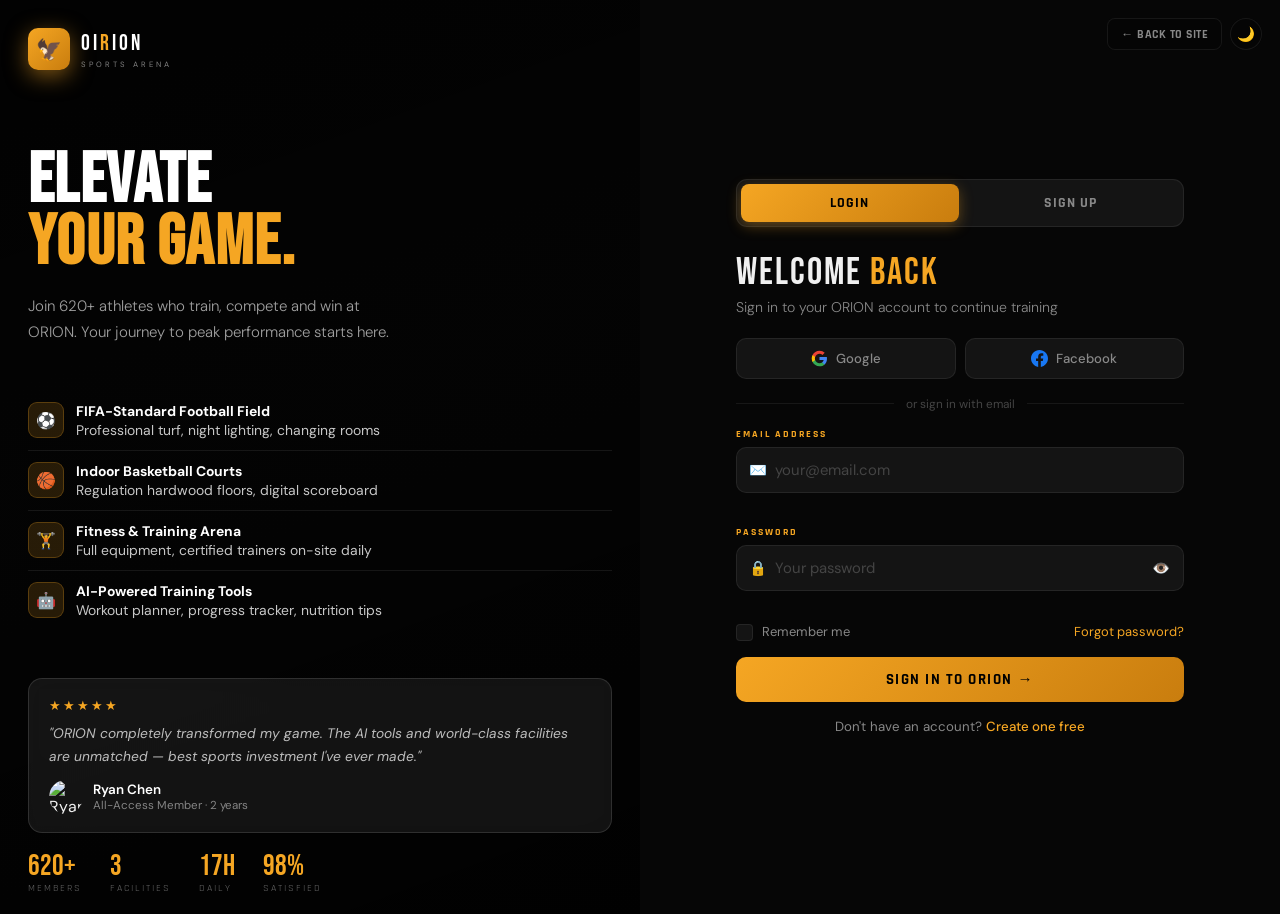
==== index.html @ 52239b07 "Rename orion-login.html to index.html" ====
<!DOCTYPE html>
<html lang="en" data-theme="dark">
<head>
<meta charset="UTF-8">
<meta name="viewport" content="width=device-width, initial-scale=1.0">
<title>ORION Sports Arena — Login & Sign Up</title>
<link href="https://fonts.googleapis.com/css2?family=Bebas+Neue&family=Rajdhani:wght@400;500;600;700&family=DM+Sans:wght@300;400;500&display=swap" rel="stylesheet">
<style>
:root{
  --gold:#F5A623;--gold-d:#C97D0E;
  --gf:rgba(245,166,35,.08);
  --bg:#060606;--bg2:#0D0D0D;--bg3:#141414;--bg4:#1C1C1C;
  --b:rgba(245,166,35,.14);--b2:rgba(255,255,255,.07);--b3:rgba(255,255,255,.04);
  --t:#F0F0F0;--t2:#888;--t3:#444;
  --green:#22C55E;--red:#EF4444;
  --r:14px;--rs:10px;
  --tr:all .28s cubic-bezier(.4,0,.2,1);
}
[data-theme="light"]{--bg:#F0EEE9;--bg2:#E8E6E0;--bg3:#DDD9D0;--bg4:#D4D0C8;--b:rgba(160,110,0,.16);--b2:rgba(0,0,0,.08);--b3:rgba(0,0,0,.04);--t:#111;--t2:#666;--t3:#BBB;}
*,*::before,*::after{margin:0;padding:0;box-sizing:border-box;}
html{height:100%;}
body{font-family:'DM Sans',sans-serif;background:var(--bg);color:var(--t);min-height:100%;overflow-x:hidden;transition:background .4s,color .4s;}
button{cursor:pointer;font-family:inherit;}
a{text-decoration:none;color:inherit;}
input,select{font-family:inherit;}
::-webkit-scrollbar{width:3px;}
::-webkit-scrollbar-thumb{background:var(--gold-d);border-radius:4px;}
.auth-root{display:grid;grid-template-columns:1fr 1fr;min-height:100vh;}
@media(max-width:860px){.auth-root{grid-template-columns:1fr;}}

/* LEFT PANEL */
.lp{position:relative;overflow:hidden;min-height:100vh;display:flex;flex-direction:column;justify-content:space-between;}
@media(max-width:860px){.lp{display:none;}}
.lp-photo{position:absolute;inset:0;background-image:url('https://images.unsplash.com/photo-1574629810360-7efbbe195018?w=1000&q=85&fit=crop');background-size:cover;background-position:center;}
.lp-photo::after{content:'';position:absolute;inset:0;background:linear-gradient(160deg,rgba(0,0,0,.75) 0%,rgba(0,0,0,.42) 45%,rgba(0,0,0,.82) 100%);}
.lp-content{position:relative;z-index:2;padding:clamp(28px,4%,48px);}
.lp-logo{display:flex;align-items:center;gap:11px;cursor:pointer;margin-bottom:clamp(48px,9vh,90px);}
.lp-logo-icon{width:42px;height:42px;background:linear-gradient(135deg,var(--gold),var(--gold-d));border-radius:10px;display:flex;align-items:center;justify-content:center;font-size:1.3rem;box-shadow:0 6px 22px rgba(245,166,35,.5);flex-shrink:0;}
.lp-logo-name{font-family:'Bebas Neue';font-size:1.4rem;letter-spacing:3px;color:#fff;}
.lp-logo-name span{color:var(--gold);}
.lp-logo-sub{font-size:.48rem;letter-spacing:3px;color:rgba(255,255,255,.5);text-transform:uppercase;margin-top:2px;}
.lp-headline{font-family:'Bebas Neue';font-size:clamp(3rem,5.5vw,5.2rem);letter-spacing:.02em;line-height:.88;margin-bottom:18px;color:#fff;}
.lp-headline em{color:var(--gold);font-style:normal;display:block;}
.lp-sub{color:rgba(255,255,255,.62);font-size:.94rem;line-height:1.75;max-width:380px;font-weight:300;margin-bottom:clamp(28px,5vh,48px);}
.lp-feats{list-style:none;}
.lp-feats li{display:flex;align-items:center;gap:12px;padding:11px 0;border-bottom:1px solid rgba(255,255,255,.08);}
.lp-feats li:last-child{border:none;}
.lp-feat-icon{width:36px;height:36px;border-radius:9px;background:rgba(245,166,35,.15);border:1px solid rgba(245,166,35,.25);display:flex;align-items:center;justify-content:center;font-size:1rem;flex-shrink:0;}
.lp-feat-text{font-size:.87rem;color:rgba(255,255,255,.78);}
.lp-feat-text strong{display:block;color:#fff;margin-bottom:1px;}
.lp-bottom{position:relative;z-index:2;padding:clamp(20px,3%,36px) clamp(28px,4%,48px);}
.lp-testi{background:rgba(255,255,255,.07);backdrop-filter:blur(12px);border:1px solid rgba(255,255,255,.12);border-radius:var(--r);padding:18px 20px;margin-bottom:20px;}
.lp-testi-stars{color:var(--gold);letter-spacing:2px;font-size:.82rem;margin-bottom:8px;}
.lp-testi-quote{font-size:.86rem;color:rgba(255,255,255,.72);line-height:1.7;font-style:italic;margin-bottom:12px;}
.lp-testi-author{display:flex;align-items:center;gap:10px;}
.lp-testi-av{width:34px;height:34px;border-radius:50%;overflow:hidden;flex-shrink:0;}
.lp-testi-av img{width:100%;height:100%;object-fit:cover;}
.lp-testi-name{font-size:.84rem;font-weight:600;color:#fff;}
.lp-testi-role{font-size:.72rem;color:rgba(255,255,255,.48);}
.lp-stats{display:flex;gap:clamp(14px,3vw,28px);}
.lp-stat-n{font-family:'Bebas Neue';font-size:1.8rem;color:var(--gold);line-height:1;}
.lp-stat-l{font-size:.6rem;text-transform:uppercase;letter-spacing:2px;color:rgba(255,255,255,.4);font-family:'Rajdhani';}

/* RIGHT PANEL */
.rp{display:flex;align-items:center;justify-content:center;padding:clamp(24px,4%,56px) clamp(20px,6%,80px);background:var(--bg);position:relative;min-height:100vh;}
@media(max-width:860px){.rp{min-height:auto;padding:80px 20px 50px;align-items:flex-start;}}
.rp-controls{position:fixed;top:18px;right:18px;z-index:200;display:flex;gap:8px;}
.ctrl-btn{display:flex;align-items:center;gap:6px;padding:7px 13px;border-radius:8px;border:1px solid var(--b2);background:rgba(6,6,6,.8);backdrop-filter:blur(10px);color:var(--t2);font-size:.76rem;font-family:'Rajdhani';font-weight:700;letter-spacing:.5px;text-transform:uppercase;transition:var(--tr);cursor:pointer;}
.ctrl-btn:hover{border-color:var(--gold);color:var(--gold);}
.ctrl-icon{width:32px;height:32px;border-radius:50%;border:1px solid var(--b2);background:rgba(6,6,6,.8);backdrop-filter:blur(10px);color:var(--t2);font-size:.9rem;display:flex;align-items:center;justify-content:center;transition:var(--tr);cursor:pointer;}
.ctrl-icon:hover{border-color:var(--gold);color:var(--gold);}
.mob-logo{display:none;justify-content:center;margin-bottom:28px;}
@media(max-width:860px){.mob-logo{display:flex;}}
.mob-logo .lp-logo{margin:0;}
.mob-logo .lp-logo-name{color:var(--t);}
.mob-logo .lp-logo-sub{color:var(--t3);}
.form-card{width:100%;max-width:448px;animation:cardIn .5s ease both;}
@keyframes cardIn{from{opacity:0;transform:translateY(20px);}to{opacity:1;transform:none;}}

/* TABS */
.auth-tabs{display:flex;background:var(--bg3);border:1px solid var(--b2);border-radius:11px;padding:4px;gap:3px;margin-bottom:28px;}
.tab{flex:1;padding:10px;border-radius:8px;font-family:'Rajdhani';font-weight:700;font-size:.88rem;letter-spacing:1px;text-transform:uppercase;border:none;background:transparent;color:var(--t2);transition:var(--tr);cursor:pointer;}
.tab.on{background:linear-gradient(135deg,var(--gold),var(--gold-d));color:#000;box-shadow:0 4px 14px rgba(245,166,35,.35);}

/* FORM HEADER */
.form-hdr{margin-bottom:22px;}
.form-title{font-family:'Bebas Neue';font-size:2.4rem;letter-spacing:2px;line-height:.95;margin-bottom:6px;}
.form-title em{color:var(--gold);font-style:normal;}
.form-sub{color:var(--t2);font-size:.88rem;font-weight:300;}

/* SOCIAL */
.social-row{display:grid;grid-template-columns:1fr 1fr;gap:9px;margin-bottom:17px;}
.soc-btn{display:flex;align-items:center;justify-content:center;gap:8px;padding:11px;border-radius:var(--rs);border:1.5px solid var(--b2);background:var(--bg3);color:var(--t2);font-size:.82rem;font-weight:500;transition:var(--tr);cursor:pointer;}
.soc-btn:hover{border-color:rgba(245,166,35,.4);color:var(--t);background:var(--bg4);}
.soc-btn svg{width:17px;height:17px;flex-shrink:0;}
.divider{display:flex;align-items:center;gap:12px;margin:15px 0;color:var(--t3);font-size:.74rem;}
.divider::before,.divider::after{content:'';flex:1;height:1px;background:var(--b2);}

/* INPUTS */
.ig{margin-bottom:13px;}
.ig-label{display:block;font-size:.64rem;letter-spacing:2px;text-transform:uppercase;color:var(--gold);font-family:'Rajdhani';font-weight:700;margin-bottom:6px;}
.ig-wrap{position:relative;}
.ig-ico{position:absolute;left:13px;top:50%;transform:translateY(-50%);font-size:.9rem;color:var(--t3);pointer-events:none;transition:color .2s;}
.ig-field{width:100%;padding:12px 40px 12px 38px;background:var(--bg3);border:1.5px solid var(--b2);border-radius:var(--rs);color:var(--t);font-size:.93rem;outline:none;transition:border-color .22s,box-shadow .22s,background .22s;}
.ig-field::placeholder{color:var(--t3);}
.ig-field:focus{border-color:var(--gold);box-shadow:0 0 0 3px rgba(245,166,35,.1);background:var(--bg4);}
.ig-field.err{border-color:var(--red);box-shadow:0 0 0 3px rgba(239,68,68,.1);}
.ig-field.ok{border-color:var(--green);}
.ig:focus-within .ig-ico{color:var(--gold);}
.ig-eye{position:absolute;right:12px;top:50%;transform:translateY(-50%);background:none;border:none;color:var(--t3);font-size:.9rem;cursor:pointer;transition:color .2s;line-height:1;padding:2px;}
.ig-eye:hover{color:var(--gold);}
.ig-hint{font-size:.71rem;margin-top:4px;display:flex;align-items:center;gap:4px;min-height:15px;}
.ig-hint.err{color:var(--red);}
.ig-hint.ok{color:var(--green);}
.ig-row{display:grid;grid-template-columns:1fr 1fr;gap:11px;}
@media(max-width:440px){.ig-row{grid-template-columns:1fr;}}

/* PW STRENGTH */
.pw-str{margin-top:6px;}
.pw-bars{display:flex;gap:3px;margin-bottom:3px;}
.pw-bar{flex:1;height:3px;border-radius:4px;background:var(--b2);transition:background .3s;}
.pw-bar.weak{background:var(--red);}
.pw-bar.fair{background:var(--gold);}
.pw-bar.strong{background:var(--green);}
.pw-lbl{font-size:.69rem;color:var(--t3);}
.pw-lbl.weak{color:var(--red);}
.pw-lbl.fair{color:var(--gold);}
.pw-lbl.strong{color:var(--green);}

/* PLAN OPTS */
.plan-opts{display:grid;grid-template-columns:repeat(3,1fr);gap:7px;margin-top:6px;}
@media(max-width:440px){.plan-opts{grid-template-columns:1fr;}}
.plan-opt{border:1.5px solid var(--b2);border-radius:var(--rs);padding:10px 7px;text-align:center;cursor:pointer;transition:var(--tr);background:var(--bg3);user-select:none;}
.plan-opt:hover{border-color:rgba(245,166,35,.4);background:var(--bg4);}
.plan-opt.on{border-color:var(--gold);background:var(--gf);}
.plan-opt-ico{font-size:1.3rem;margin-bottom:3px;}
.plan-opt-name{font-family:'Rajdhani';font-weight:700;font-size:.72rem;letter-spacing:.5px;text-transform:uppercase;margin-bottom:2px;}
.plan-opt-name em{color:var(--gold);font-style:normal;}
.plan-opt-price{font-family:'Bebas Neue';font-size:1rem;color:var(--gold);}

/* CHIPS */
.chips{display:flex;flex-wrap:wrap;gap:7px;margin-top:6px;}
.chip{padding:6px 12px;border-radius:100px;border:1.5px solid var(--b2);background:var(--bg3);font-size:.76rem;font-family:'Rajdhani';font-weight:600;color:var(--t2);cursor:pointer;transition:var(--tr);user-select:none;}
.chip:hover{border-color:rgba(245,166,35,.35);color:var(--t);}
.chip.on{border-color:var(--gold);background:var(--gf);color:var(--gold);}

/* CHECKBOX */
.chk{display:flex;align-items:flex-start;gap:9px;cursor:pointer;font-size:.81rem;color:var(--t2);user-select:none;margin-bottom:10px;}
.chk input{display:none;}
.chk-box{width:17px;height:17px;border-radius:4px;border:1.5px solid var(--b2);background:var(--bg3);display:flex;align-items:center;justify-content:center;flex-shrink:0;transition:var(--tr);font-size:.6rem;color:transparent;margin-top:1px;}
.chk input:checked~.chk-box{background:var(--gold);border-color:var(--gold);color:#000;}
.chk a{color:var(--gold);}
.chk a:hover{text-decoration:underline;}
.form-extras{display:flex;justify-content:space-between;align-items:center;flex-wrap:wrap;gap:8px;margin-bottom:16px;}
.forgot-btn{font-size:.81rem;color:var(--gold);cursor:pointer;background:none;border:none;transition:opacity .2s;font-family:inherit;}
.forgot-btn:hover{opacity:.7;}

/* STEPS */
.steps{display:flex;align-items:center;margin-bottom:22px;}
.step-item{display:flex;flex-direction:column;align-items:center;flex:1;position:relative;}
.step-item::after{content:'';position:absolute;top:12px;left:50%;right:-50%;height:1.5px;background:var(--b2);z-index:0;transition:background .35s;}
.step-item:last-child::after{display:none;}
.step-item.done::after{background:var(--gold);}
.step-circ{width:24px;height:24px;border-radius:50%;border:2px solid var(--b2);background:var(--bg3);display:flex;align-items:center;justify-content:center;font-size:.68rem;font-weight:700;color:var(--t3);position:relative;z-index:1;transition:var(--tr);}
.step-item.on .step-circ{border-color:var(--gold);background:var(--gold);color:#000;box-shadow:0 0 0 4px rgba(245,166,35,.15);}
.step-item.done .step-circ{border-color:var(--green);background:var(--green);color:#fff;}
.step-lbl{font-size:.57rem;color:var(--t3);text-transform:uppercase;letter-spacing:1px;margin-top:4px;font-family:'Rajdhani';font-weight:700;transition:color .3s;}
.step-item.on .step-lbl{color:var(--gold);}
.step-item.done .step-lbl{color:var(--green);}
.sp{display:none;animation:cardIn .3s ease;}
.sp.on{display:block;}

/* AVATAR */
.av-row{display:flex;align-items:center;gap:13px;padding:12px;background:var(--bg3);border:1px solid var(--b2);border-radius:var(--rs);margin-bottom:13px;}
.av-prev{width:52px;height:52px;border-radius:50%;background:var(--bg4);border:2px solid var(--b);display:flex;align-items:center;justify-content:center;font-size:1.5rem;overflow:hidden;flex-shrink:0;cursor:pointer;transition:var(--tr);position:relative;}
.av-prev:hover{border-color:var(--gold);}
.av-prev img{width:100%;height:100%;object-fit:cover;display:none;border-radius:50%;}
.av-overlay{position:absolute;inset:0;background:rgba(0,0,0,.5);border-radius:50%;display:flex;align-items:center;justify-content:center;opacity:0;transition:opacity .2s;font-size:.7rem;}
.av-prev:hover .av-overlay{opacity:1;}
.av-info h5{font-size:.85rem;font-weight:600;margin-bottom:2px;}
.av-info p{font-size:.73rem;color:var(--t3);margin-bottom:7px;}
.av-info button{padding:4px 10px;border-radius:5px;border:1px solid var(--b);background:transparent;color:var(--t2);font-size:.72rem;font-family:'Rajdhani';font-weight:600;text-transform:uppercase;letter-spacing:.5px;transition:var(--tr);cursor:pointer;}
.av-info button:hover{border-color:var(--gold);color:var(--gold);}

/* SUBMIT */
.btn-sub{width:100%;padding:13px;border-radius:var(--rs);border:none;background:linear-gradient(135deg,var(--gold),var(--gold-d));color:#000;font-family:'Rajdhani';font-weight:700;font-size:.94rem;letter-spacing:1.5px;text-transform:uppercase;transition:var(--tr);position:relative;}
.btn-sub:hover{transform:translateY(-2px);box-shadow:0 10px 28px rgba(245,166,35,.4);}
.btn-sub:active{transform:none;}
.btn-sub.loading{pointer-events:none;opacity:.85;}
.btn-txt{display:flex;align-items:center;justify-content:center;gap:7px;}
.spin{display:none;width:16px;height:16px;border:2px solid rgba(0,0,0,.25);border-top-color:#000;border-radius:50%;animation:spin .6s linear infinite;margin:0 auto;}
.btn-sub.loading .btn-txt{display:none;}
.btn-sub.loading .spin{display:block;}
@keyframes spin{to{transform:rotate(360deg);}}
.btn-ghost{background:transparent!important;color:var(--t2)!important;border:1.5px solid var(--b2)!important;box-shadow:none!important;}
.btn-ghost:hover{border-color:var(--gold)!important;color:var(--gold)!important;transform:none!important;box-shadow:none!important;}
.btn-row{display:flex;gap:9px;margin-top:2px;}
.btn-row .btn-sub{flex:1;}
.form-switch{text-align:center;margin-top:16px;font-size:.83rem;color:var(--t2);}
.form-switch a{color:var(--gold);cursor:pointer;font-weight:500;}
.form-switch a:hover{text-decoration:underline;}

/* OTP */
.otp-row{display:flex;gap:8px;justify-content:center;margin:15px 0;}
.otp-inp{width:44px;height:50px;border-radius:var(--rs);border:1.5px solid var(--b2);background:var(--bg3);color:var(--t);font-size:1.4rem;font-family:'Bebas Neue';text-align:center;outline:none;transition:var(--tr);}
.otp-inp:focus{border-color:var(--gold);box-shadow:0 0 0 3px rgba(245,166,35,.1);background:var(--bg4);}
.otp-inp.filled{border-color:var(--gold);}
@media(max-width:380px){.otp-inp{width:36px;height:44px;font-size:1.1rem;}}
.otp-timer{text-align:center;margin-bottom:11px;font-size:.77rem;color:var(--t3);}
.otp-timer span{color:var(--gold);}

/* SUCCESS */
.success-view{display:none;text-align:center;animation:cardIn .5s ease;}
.success-view.on{display:block;}
.success-ico{width:68px;height:68px;margin:0 auto 18px;background:linear-gradient(135deg,var(--green),#16A34A);border-radius:50%;display:flex;align-items:center;justify-content:center;font-size:2rem;box-shadow:0 8px 28px rgba(34,197,94,.3);animation:pop .5s cubic-bezier(.34,1.56,.64,1) both;}
@keyframes pop{from{opacity:0;transform:scale(.3);}to{opacity:1;transform:scale(1);}}
.success-view h3{font-family:'Bebas Neue';font-size:2rem;letter-spacing:2px;margin-bottom:7px;}
.success-view h3 em{color:var(--gold);font-style:normal;}
.success-view p{color:var(--t2);font-size:.87rem;line-height:1.7;margin-bottom:20px;}
.success-badges{display:flex;gap:9px;justify-content:center;flex-wrap:wrap;margin-bottom:20px;}
.success-badge{display:flex;align-items:center;gap:7px;background:var(--gf);border:1px solid var(--b);border-radius:8px;padding:8px 13px;font-size:.81rem;color:var(--t2);}
.success-badge strong{color:var(--gold);font-size:.7rem;display:block;font-family:'Rajdhani';letter-spacing:1px;text-transform:uppercase;}

/* FORGOT */
.forgot-view{display:none;animation:cardIn .35s ease;}
.forgot-view.on{display:block;}
.back-btn-sm{display:flex;align-items:center;gap:6px;font-size:.79rem;color:var(--t2);cursor:pointer;margin-bottom:18px;transition:color .2s;background:none;border:none;padding:0;font-family:inherit;}
.back-btn-sm:hover{color:var(--gold);}

/* ANNUAL BADGE */
.annual-badge{background:rgba(34,197,94,.12);color:var(--green);border:1px solid rgba(34,197,94,.28);font-size:.6rem;font-weight:700;letter-spacing:1px;text-transform:uppercase;padding:2px 7px;border-radius:100px;font-family:'Rajdhani';}

/* TOAST */
.toast{position:fixed;bottom:18px;left:50%;transform:translateX(-50%) translateY(10px);background:var(--bg4);border:1px solid var(--gold);border-radius:10px;padding:10px 20px;color:var(--t);font-size:.84rem;font-weight:500;opacity:0;transition:all .28s;z-index:9999;white-space:nowrap;box-shadow:0 8px 28px rgba(0,0,0,.45);pointer-events:none;}
.toast.on{opacity:1;transform:translateX(-50%) translateY(0);}

/* RESPONSIVE */
@media(max-width:600px){
  .rp{padding:72px 14px 40px;}
  .plan-opts{grid-template-columns:1fr;}
  .plan-opt{display:flex;align-items:center;gap:12px;text-align:left;padding:10px 12px;}
  .plan-opt-ico{font-size:1.6rem;margin:0;flex-shrink:0;}
  .plan-opt-price{margin-left:auto;flex-shrink:0;}
  .social-row{grid-template-columns:1fr 1fr;}
  .success-badges{flex-direction:column;align-items:center;}
  .form-title{font-size:1.9rem;}
  .av-row{flex-wrap:wrap;justify-content:center;text-align:center;}
  .av-info{flex:0 0 100%;text-align:center;}
}
@media(max-width:380px){.social-row{grid-template-columns:1fr;}.auth-tabs .tab{font-size:.77px;padding:8px 4px;}}
@supports(-webkit-touch-callout:none){.ig-field,.otp-inp{font-size:16px!important;}}
button,a,[onclick]{-webkit-tap-highlight-color:transparent;}
select.ig-field{background-image:url("data:image/svg+xml,%3Csvg xmlns='http://www.w3.org/2000/svg' width='11' height='7'%3E%3Cpath d='M1 1l4.5 4.5L10 1' stroke='%23F5A623' stroke-width='1.5' fill='none'/%3E%3C/svg%3E");background-repeat:no-repeat;background-position:right 13px center;padding-right:34px;}
*{min-width:0;}
</style>
</head>
<body>

<div class="rp-controls">
  <button class="ctrl-btn" onclick="goBack()">← Back to Site</button>
  <button class="ctrl-icon" id="themeBtn" onclick="toggleTheme()">🌙</button>
</div>

<div class="auth-root">

  <!-- LEFT PANEL -->
  <div class="lp">
    <div class="lp-photo"></div>
    <div class="lp-content">
      <div class="lp-logo" onclick="goBack()">
        <div class="lp-logo-icon">🦅</div>
        <div><div class="lp-logo-name">OI<span>R</span>ION</div><div class="lp-logo-sub">Sports Arena</div></div>
      </div>
      <h1 class="lp-headline">Elevate<em>Your Game.</em></h1>
      <p class="lp-sub">Join 620+ athletes who train, compete and win at ORION. Your journey to peak performance starts here.</p>
      <ul class="lp-feats">
        <li><div class="lp-feat-icon">⚽</div><div class="lp-feat-text"><strong>FIFA-Standard Football Field</strong>Professional turf, night lighting, changing rooms</div></li>
        <li><div class="lp-feat-icon">🏀</div><div class="lp-feat-text"><strong>Indoor Basketball Courts</strong>Regulation hardwood floors, digital scoreboard</div></li>
        <li><div class="lp-feat-icon">🏋️</div><div class="lp-feat-text"><strong>Fitness & Training Arena</strong>Full equipment, certified trainers on-site daily</div></li>
        <li><div class="lp-feat-icon">🤖</div><div class="lp-feat-text"><strong>AI-Powered Training Tools</strong>Workout planner, progress tracker, nutrition tips</div></li>
      </ul>
    </div>
    <div class="lp-bottom">
      <div class="lp-testi">
        <div class="lp-testi-stars">★★★★★</div>
        <p class="lp-testi-quote">"ORION completely transformed my game. The AI tools and world-class facilities are unmatched — best sports investment I've ever made."</p>
        <div class="lp-testi-author">
          <div class="lp-testi-av"><img src="https://images.unsplash.com/photo-1500648767791-00dcc994a43e?w=80&h=80&q=80&fit=crop&crop=face" alt="Ryan Chen"></div>
          <div><div class="lp-testi-name">Ryan Chen</div><div class="lp-testi-role">All-Access Member · 2 years</div></div>
        </div>
      </div>
      <div class="lp-stats">
        <div><div class="lp-stat-n">620+</div><div class="lp-stat-l">Members</div></div>
        <div><div class="lp-stat-n">3</div><div class="lp-stat-l">Facilities</div></div>
        <div><div class="lp-stat-n">17h</div><div class="lp-stat-l">Daily</div></div>
        <div><div class="lp-stat-n">98%</div><div class="lp-stat-l">Satisfied</div></div>
      </div>
    </div>
  </div>

  <!-- RIGHT PANEL -->
  <div class="rp">
    <div class="mob-logo">
      <div class="lp-logo">
        <div class="lp-logo-icon">🦅</div>
        <div><div class="lp-logo-name">OI<span>R</span>ION</div><div class="lp-logo-sub">Sports Arena</div></div>
      </div>
    </div>

    <div class="form-card" id="formCard">
      <div class="auth-tabs" id="tabBar">
        <button class="tab on" id="tab-login" onclick="switchTab('login')">Login</button>
        <button class="tab" id="tab-signup" onclick="switchTab('signup')">Sign Up</button>
      </div>

      <!-- LOGIN -->
      <div id="view-login">
        <div class="form-hdr">
          <div class="form-title">Welcome <em>Back</em></div>
          <div class="form-sub">Sign in to your ORION account to continue training</div>
        </div>
        <div class="social-row">
          <button class="soc-btn" onclick="socialAuth('Google')">
            <svg viewBox="0 0 24 24"><path d="M22.56 12.25c0-.78-.07-1.53-.2-2.25H12v4.26h5.92c-.26 1.37-1.04 2.53-2.21 3.31v2.77h3.57c2.08-1.92 3.28-4.74 3.28-8.09z" fill="#4285F4"/><path d="M12 23c2.97 0 5.46-.98 7.28-2.66l-3.57-2.77c-.98.66-2.23 1.06-3.71 1.06-2.86 0-5.29-1.93-6.16-4.53H2.18v2.84C3.99 20.53 7.7 23 12 23z" fill="#34A853"/><path d="M5.84 14.09c-.22-.66-.35-1.36-.35-2.09s.13-1.43.35-2.09V7.07H2.18C1.43 8.55 1 10.22 1 12s.43 3.45 1.18 4.93l2.85-2.22.81-.62z" fill="#FBBC05"/><path d="M12 5.38c1.62 0 3.06.56 4.21 1.64l3.15-3.15C17.45 2.09 14.97 1 12 1 7.7 1 3.99 3.47 2.18 7.07l3.66 2.84c.87-2.6 3.3-4.53 6.16-4.53z" fill="#EA4335"/></svg>
            Google
          </button>
          <button class="soc-btn" onclick="socialAuth('Facebook')">
            <svg viewBox="0 0 24 24" fill="#1877F2"><path d="M24 12.073c0-6.627-5.373-12-12-12s-12 5.373-12 12c0 5.99 4.388 10.954 10.125 11.854v-8.385H7.078v-3.47h3.047V9.43c0-3.007 1.792-4.669 4.533-4.669 1.312 0 2.686.235 2.686.235v2.953H15.83c-1.491 0-1.956.925-1.956 1.874v2.25h3.328l-.532 3.47h-2.796v8.385C19.612 23.027 24 18.062 24 12.073z"/></svg>
            Facebook
          </button>
        </div>
        <div class="divider">or sign in with email</div>
        <div class="ig">
          <label class="ig-label">Email Address</label>
          <div class="ig-wrap"><span class="ig-ico">✉️</span><input type="email" id="l-email" class="ig-field" placeholder="your@email.com" oninput="clearE(this)" onkeydown="if(event.key==='Enter')doLogin()"></div>
          <div class="ig-hint err" id="l-email-e" style="visibility:hidden">Valid email required</div>
        </div>
        <div class="ig">
          <label class="ig-label">Password</label>
          <div class="ig-wrap">
            <span class="ig-ico">🔒</span>
            <input type="password" id="l-pass" class="ig-field" placeholder="Your password" oninput="clearE(this)" onkeydown="if(event.key==='Enter')doLogin()">
            <button class="ig-eye" onclick="eyeToggle('l-pass',this)" type="button">👁️</button>
          </div>
          <div class="ig-hint err" id="l-pass-e" style="visibility:hidden">Password required</div>
        </div>
        <div class="form-extras">
          <label class="chk" style="margin:0"><input type="checkbox" id="l-rem"><div class="chk-box">✓</div><span>Remember me</span></label>
          <button class="forgot-btn" onclick="showForgot()">Forgot password?</button>
        </div>
        <button class="btn-sub" id="loginBtn" onclick="doLogin()"><span class="btn-txt">Sign In to ORION →</span><div class="spin"></div></button>
        <div class="form-switch">Don't have an account? <a onclick="switchTab('signup')">Create one free</a></div>
      </div>

      <!-- SIGN UP -->
      <div id="view-signup" style="display:none">
        <div class="form-hdr">
          <div class="form-title">Join <em>ORION</em></div>
          <div class="form-sub">Create your account — first 7 days completely free</div>
        </div>
        <div class="steps" id="stepsUI">
          <div class="step-item on" id="si1"><div class="step-circ">1</div><div class="step-lbl">Account</div></div>
          <div class="step-item" id="si2"><div class="step-circ">2</div><div class="step-lbl">Profile</div></div>
          <div class="step-item" id="si3"><div class="step-circ">3</div><div class="step-lbl">Plan</div></div>
        </div>

        <!-- Step 1 -->
        <div class="sp on" id="sp1">
          <div class="social-row">
            <button class="soc-btn" onclick="socialAuth('Google')"><svg viewBox="0 0 24 24"><path d="M22.56 12.25c0-.78-.07-1.53-.2-2.25H12v4.26h5.92c-.26 1.37-1.04 2.53-2.21 3.31v2.77h3.57c2.08-1.92 3.28-4.74 3.28-8.09z" fill="#4285F4"/><path d="M12 23c2.97 0 5.46-.98 7.28-2.66l-3.57-2.77c-.98.66-2.23 1.06-3.71 1.06-2.86 0-5.29-1.93-6.16-4.53H2.18v2.84C3.99 20.53 7.7 23 12 23z" fill="#34A853"/><path d="M5.84 14.09c-.22-.66-.35-1.36-.35-2.09s.13-1.43.35-2.09V7.07H2.18C1.43 8.55 1 10.22 1 12s.43 3.45 1.18 4.93l2.85-2.22.81-.62z" fill="#FBBC05"/><path d="M12 5.38c1.62 0 3.06.56 4.21 1.64l3.15-3.15C17.45 2.09 14.97 1 12 1 7.7 1 3.99 3.47 2.18 7.07l3.66 2.84c.87-2.6 3.3-4.53 6.16-4.53z" fill="#EA4335"/></svg>Google</button>
            <button class="soc-btn" onclick="socialAuth('Facebook')"><svg viewBox="0 0 24 24" fill="#1877F2"><path d="M24 12.073c0-6.627-5.373-12-12-12s-12 5.373-12 12c0 5.99 4.388 10.954 10.125 11.854v-8.385H7.078v-3.47h3.047V9.43c0-3.007 1.792-4.669 4.533-4.669 1.312 0 2.686.235 2.686.235v2.953H15.83c-1.491 0-1.956.925-1.956 1.874v2.25h3.328l-.532 3.47h-2.796v8.385C19.612 23.027 24 18.062 24 12.073z"/></svg>Facebook</button>
          </div>
          <div class="divider">or sign up with email</div>
          <div class="ig-row">
            <div class="ig"><label class="ig-label">First Name</label><div class="ig-wrap"><span class="ig-ico">👤</span><input type="text" id="s-fn" class="ig-field" placeholder="John" oninput="clearE(this)"></div><div class="ig-hint err" id="s-fn-e" style="visibility:hidden">Required</div></div>
            <div class="ig"><label class="ig-label">Last Name</label><div class="ig-wrap"><span class="ig-ico">👤</span><input type="text" id="s-ln" class="ig-field" placeholder="Doe" oninput="clearE(this)"></div><div class="ig-hint err" id="s-ln-e" style="visibility:hidden">Required</div></div>
          </div>
          <div class="ig"><label class="ig-label">Email Address</label><div class="ig-wrap"><span class="ig-ico">✉️</span><input type="email" id="s-email" class="ig-field" placeholder="your@email.com" oninput="liveEmail()"></div><div class="ig-hint" id="s-email-h" style="visibility:hidden">-</div></div>
          <div class="ig"><label class="ig-label">Phone <span style="color:var(--t3);font-size:.6rem">(optional)</span></label><div class="ig-wrap"><span class="ig-ico">📱</span><input type="tel" id="s-phone" class="ig-field" placeholder="+1 (555) 000-0000"></div></div>
          <div class="ig">
            <label class="ig-label">Password</label>
            <div class="ig-wrap"><span class="ig-ico">🔒</span><input type="password" id="s-pw" class="ig-field" placeholder="Create a strong password" oninput="livePW()"><button class="ig-eye" onclick="eyeToggle('s-pw',this)" type="button">👁️</button></div>
            <div class="pw-str" id="pwStr" style="display:none"><div class="pw-bars"><div class="pw-bar" id="pb1"></div><div class="pw-bar" id="pb2"></div><div class="pw-bar" id="pb3"></div><div class="pw-bar" id="pb4"></div></div><div class="pw-lbl" id="pwLbl">Too weak</div></div>
          </div>
          <div class="ig">
            <label class="ig-label">Confirm Password</label>
            <div class="ig-wrap"><span class="ig-ico">🔒</span><input type="password" id="s-pw2" class="ig-field" placeholder="Repeat password" oninput="liveMatch()"><button class="ig-eye" onclick="eyeToggle('s-pw2',this)" type="button">👁️</button></div>
            <div class="ig-hint" id="s-pw2-h" style="visibility:hidden">-</div>
          </div>
          <button class="btn-sub" onclick="gostep(2)">Continue to Profile →</button>
          <div class="form-switch">Already a member? <a onclick="switchTab('login')">Sign in</a></div>
        </div>

        <!-- Step 2 -->
        <div class="sp" id="sp2">
          <div style="margin-bottom:15px"><div style="font-size:.67rem;color:var(--t3);font-family:'Rajdhani';font-weight:700;letter-spacing:2px;text-transform:uppercase;margin-bottom:3px">Personalize your experience</div><div style="color:var(--t2);font-size:.85rem">Helps us tailor ORION for you</div></div>
          <div class="av-row">
            <div class="av-prev" id="avPrev" onclick="document.getElementById('avFile').click()"><span id="avEmoji">🦅</span><img id="avImg" alt="avatar"><div class="av-overlay">📷</div></div>
            <div class="av-info"><h5>Profile Photo</h5><p>Optional — coaches use this to identify you</p><button onclick="document.getElementById('avFile').click()">Upload Photo</button><input type="file" id="avFile" accept="image/*" style="display:none" onchange="prevAvatar(this)"></div>
          </div>
          <div class="ig-row">
            <div class="ig"><label class="ig-label">Date of Birth</label><div class="ig-wrap"><span class="ig-ico">🎂</span><input type="date" id="s-dob" class="ig-field"></div></div>
            <div class="ig"><label class="ig-label">Gender</label><div class="ig-wrap"><span class="ig-ico">👤</span><select id="s-gender" class="ig-field"><option value="">Prefer not to say</option><option>Male</option><option>Female</option><option>Non-binary</option><option>Other</option></select></div></div>
          </div>
          <div class="ig"><label class="ig-label">Fitness Level</label><div class="ig-wrap"><span class="ig-ico">💪</span><select id="s-level" class="ig-field"><option>Beginner</option><option>Intermediate</option><option>Advanced</option><option>Professional</option></select></div></div>
          <div class="ig"><label class="ig-label">Sports Interests</label><div class="chips"><div class="chip on" onclick="this.classList.toggle('on')">⚽ Football</div><div class="chip" onclick="this.classList.toggle('on')">🏀 Basketball</div><div class="chip" onclick="this.classList.toggle('on')">🏋️ Fitness</div><div class="chip" onclick="this.classList.toggle('on')">🏃 Running</div><div class="chip" onclick="this.classList.toggle('on')">🥅 Goalkeeping</div><div class="chip" onclick="this.classList.toggle('on')">🤸 Agility</div></div></div>
          <div class="btn-row">
            <button class="btn-sub btn-ghost" style="flex:0 0 auto;width:auto;padding:12px 18px" onclick="gostep(1)">← Back</button>
            <button class="btn-sub" onclick="gostep(3)">Continue to Plan →</button>
          </div>
        </div>

        <!-- Step 3 -->
        <div class="sp" id="sp3">
          <div style="margin-bottom:17px"><div style="font-size:.67rem;color:var(--t3);font-family:'Rajdhani';font-weight:700;letter-spacing:2px;text-transform:uppercase;margin-bottom:3px">Choose your membership</div><div style="color:var(--t2);font-size:.85rem">Start free for 7 days — cancel anytime</div></div>
          <div class="ig">
            <label class="ig-label">Membership Plan</label>
            <div class="plan-opts" id="planOpts">
              <div class="plan-opt" onclick="pickPlan(this,'football')"><div class="plan-opt-ico">⚽</div><div class="plan-opt-name">Football <em>Plan</em></div><div class="plan-opt-price">$45<span style="font-size:.62rem;color:var(--t3)">/mo</span></div></div>
              <div class="plan-opt on" onclick="pickPlan(this,'basketball')"><div class="plan-opt-ico">🏀</div><div class="plan-opt-name">Basketball <em>Plan</em></div><div class="plan-opt-price">$50<span style="font-size:.62rem;color:var(--t3)">/mo</span></div></div>
              <div class="plan-opt" onclick="pickPlan(this,'fitness')"><div class="plan-opt-ico">🏋️</div><div class="plan-opt-name">Fitness <em>Plan</em></div><div class="plan-opt-price">$40<span style="font-size:.62rem;color:var(--t3)">/mo</span></div></div>
              <div class="plan-opt" onclick="pickPlan(this,'all')" style="grid-column:1/-1"><div class="plan-opt-ico">👑</div><div class="plan-opt-name">All-Access <em>Bundle</em></div><div class="plan-opt-price">$99<span style="font-size:.62rem;color:var(--t3)">/mo</span> <span class="annual-badge">BEST VALUE</span></div></div>
            </div>
          </div>
          <div class="ig"><label class="ig-label">Billing Cycle</label><div class="ig-wrap"><span class="ig-ico">🗓️</span><select id="s-billing" class="ig-field"><option>Monthly</option><option>Quarterly — save 10%</option><option>Annual — save 20%</option></select></div></div>
          <div class="ig">
            <label class="ig-label">Promo Code <span style="color:var(--t3);font-size:.6rem">(optional)</span></label>
            <div class="ig-wrap"><span class="ig-ico">🎫</span><input type="text" id="s-promo" class="ig-field" placeholder="e.g. ORION20" oninput="this.value=this.value.toUpperCase()" onblur="checkPromo()"></div>
            <div class="ig-hint" id="promo-h" style="visibility:hidden">-</div>
          </div>
          <label class="chk"><input type="checkbox" id="s-terms"><div class="chk-box">✓</div><span>I agree to the <a onclick="toast('📄 Terms of Service')">Terms of Service</a> and <a onclick="toast('🔒 Privacy Policy')">Privacy Policy</a></span></label>
          <label class="chk"><input type="checkbox" id="s-news" checked><div class="chk-box">✓</div><span>Send me training tips, events and exclusive offers</span></label>
          <div class="btn-row">
            <button class="btn-sub btn-ghost" style="flex:0 0 auto;width:auto;padding:12px 18px" onclick="gostep(2)">← Back</button>
            <button class="btn-sub" id="signupBtn" onclick="doSignup()"><span class="btn-txt">Create My Account 🎉</span><div class="spin"></div></button>
          </div>
        </div>
      </div>

      <!-- SUCCESS -->
      <div class="success-view" id="successView">
        <div class="success-ico">✓</div>
        <h3 id="succ-title">Welcome to <em>ORION!</em></h3>
        <p id="succ-msg">Your account has been created. Check your inbox — your 7-day free trial starts now!</p>
        <div class="success-badges" id="succ-badges"></div>
        <button class="btn-sub" onclick="goToDash(this)"><span class="btn-txt">Go to Dashboard →</span><div class="spin"></div></button>
        <div style="margin-top:12px;text-align:center;font-size:.79rem;color:var(--t2)"><a onclick="toast('📬 Confirmation resent!')" style="color:var(--gold);cursor:pointer">Resend confirmation</a> · <a onclick="switchTab('login')" style="cursor:pointer">Back to Login</a></div>
      </div>

      <!-- FORGOT PASSWORD -->
      <div class="forgot-view" id="forgotView">
        <button class="back-btn-sm" onclick="hideForgot()">← Back to Login</button>
        <div class="form-title" style="font-size:2rem;margin-bottom:6px">Reset <em>Password</em></div>
        <p style="color:var(--t2);font-size:.86rem;margin-bottom:18px">Enter your email and we'll send a 6-digit reset code.</p>
        <div id="fv1">
          <div class="ig"><label class="ig-label">Email Address</label><div class="ig-wrap"><span class="ig-ico">✉️</span><input type="email" id="f-email" class="ig-field" placeholder="your@email.com" onkeydown="if(event.key==='Enter')sendCode()"></div></div>
          <button class="btn-sub" id="sendCodeBtn" onclick="sendCode()"><span class="btn-txt">Send Reset Code →</span><div class="spin"></div></button>
        </div>
        <div id="fv2" style="display:none;animation:cardIn .35s ease">
          <div style="text-align:center;margin-bottom:15px"><div style="font-size:2.4rem;margin-bottom:7px">📬</div><div style="font-size:.87rem;color:var(--t2)">We sent a 6-digit code to</div><div style="color:var(--gold);font-weight:600;margin-top:2px" id="fEmailDisp"></div></div>
          <div style="font-size:.63rem;color:var(--t3);font-family:'Rajdhani';font-weight:700;letter-spacing:2px;text-transform:uppercase;text-align:center;margin-bottom:8px">Verification Code</div>
          <div class="otp-row">
            <input class="otp-inp" id="o0" maxlength="1" oninput="otpMove(this,0)" onkeydown="otpBack(event,0)">
            <input class="otp-inp" id="o1" maxlength="1" oninput="otpMove(this,1)" onkeydown="otpBack(event,1)">
            <input class="otp-inp" id="o2" maxlength="1" oninput="otpMove(this,2)" onkeydown="otpBack(event,2)">
            <input class="otp-inp" id="o3" maxlength="1" oninput="otpMove(this,3)" onkeydown="otpBack(event,3)">
            <input class="otp-inp" id="o4" maxlength="1" oninput="otpMove(this,4)" onkeydown="otpBack(event,4)">
            <input class="otp-inp" id="o5" maxlength="1" oninput="otpMove(this,5)" onkeydown="otpBack(event,5)">
          </div>
          <div class="otp-timer">Expires in <span id="otpTime">2:00</span> · <a onclick="sendCode(true)" style="color:var(--gold);cursor:pointer">Resend</a></div>
          <button class="btn-sub" onclick="verifyOTP()">Verify Code →</button>
        </div>
        <div id="fv3" style="display:none;animation:cardIn .35s ease">
          <div class="ig">
            <label class="ig-label">New Password</label>
            <div class="ig-wrap"><span class="ig-ico">🔒</span><input type="password" id="f-np" class="ig-field" placeholder="New strong password" oninput="livePWField('f-np','fpwStr','fpb','fpwLbl')"><button class="ig-eye" onclick="eyeToggle('f-np',this)" type="button">👁️</button></div>
            <div class="pw-str" id="fpwStr" style="display:none"><div class="pw-bars"><div class="pw-bar" id="fpb1"></div><div class="pw-bar" id="fpb2"></div><div class="pw-bar" id="fpb3"></div><div class="pw-bar" id="fpb4"></div></div><div class="pw-lbl" id="fpwLbl">Too weak</div></div>
          </div>
          <div class="ig"><label class="ig-label">Confirm New Password</label><div class="ig-wrap"><span class="ig-ico">🔒</span><input type="password" id="f-np2" class="ig-field" placeholder="Repeat new password"><button class="ig-eye" onclick="eyeToggle('f-np2',this)" type="button">👁️</button></div></div>
          <button class="btn-sub" onclick="resetPW()">Reset Password →</button>
        </div>
      </div>

    </div>
  </div>
</div>

<div class="toast" id="toastEl"></div>

<script>
function toggleTheme(){const h=document.documentElement;const l=h.dataset.theme==='light';h.dataset.theme=l?'dark':'light';document.getElementById('themeBtn').textContent=l?'🌙':'☀️';}
function goBack(){window.location.href='orion-sports-arena.html';}
function toast(msg,dur=3000){const el=document.getElementById('toastEl');el.textContent=msg;el.classList.add('on');clearTimeout(el._t);el._t=setTimeout(()=>el.classList.remove('on'),dur);}
function switchTab(t){['login','signup'].forEach(n=>{document.getElementById('tab-'+n).classList.toggle('on',n===t);document.getElementById('view-'+n).style.display=n===t?'block':'none';});document.getElementById('tabBar').style.display='flex';document.getElementById('forgotView').classList.remove('on');document.getElementById('successView').classList.remove('on');if(t==='signup')gostep(1,true);}
function eyeToggle(id,btn){const inp=document.getElementById(id);inp.type=inp.type==='text'?'password':'text';btn.textContent=inp.type==='text'?'🙈':'👁️';}
function clearE(inp){inp.classList.remove('err');const h=document.getElementById(inp.id+'-e');if(h)h.style.visibility='hidden';}
function showE(id,msg){const inp=document.getElementById(id);if(inp)inp.classList.add('err');const h=document.getElementById(id+'-e');if(h){h.textContent=msg;h.style.visibility='visible';}}
function liveEmail(){const v=document.getElementById('s-email').value;const h=document.getElementById('s-email-h');const inp=document.getElementById('s-email');if(!v){h.style.visibility='hidden';inp.classList.remove('err','ok');return;}const ok=/^[^\s@]+@[^\s@]+\.[^\s@]+$/.test(v);h.style.visibility='visible';h.className='ig-hint '+(ok?'ok':'err');h.textContent=ok?'✓ Valid email':'Please enter a valid email';inp.classList.toggle('err',!ok);inp.classList.toggle('ok',ok);}
function pwScore(pw){let s=0;if(pw.length>=8)s++;if(pw.length>=12)s++;if(/[A-Z]/.test(pw)&&/[a-z]/.test(pw))s++;if(/\d/.test(pw))s++;if(/[^A-Za-z0-9]/.test(pw))s++;if(s<=1)return{n:1,cls:'weak',lbl:'Too weak'};if(s<=2)return{n:2,cls:'weak',lbl:'Weak'};if(s<=3)return{n:3,cls:'fair',lbl:'Medium'};if(s<=4)return{n:4,cls:'strong',lbl:'Strong'};return{n:5,cls:'strong',lbl:'Very strong'};}
function livePWField(fid,wrapId,barPfx,lblId){const pw=document.getElementById(fid).value;const wrap=document.getElementById(wrapId);if(!pw){wrap.style.display='none';return;}wrap.style.display='block';const s=pwScore(pw);for(let i=1;i<=4;i++){const b=document.getElementById(barPfx+i);if(b)b.className='pw-bar'+(i<=s.n?' '+s.cls:'');}const l=document.getElementById(lblId);if(l){l.className='pw-lbl '+s.cls;l.textContent=s.lbl;}}
function livePW(){livePWField('s-pw','pwStr','pb','pwLbl');}
function liveMatch(){const p1=document.getElementById('s-pw').value;const p2=document.getElementById('s-pw2').value;const h=document.getElementById('s-pw2-h');const inp=document.getElementById('s-pw2');if(!p2){h.style.visibility='hidden';inp.classList.remove('err','ok');return;}const ok=p1===p2;h.style.visibility='visible';h.className='ig-hint '+(ok?'ok':'err');h.textContent=ok?'✓ Passwords match':'Passwords do not match';inp.classList.toggle('err',!ok);inp.classList.toggle('ok',ok);}
const PROMOS={ORION20:20,WELCOME10:10,ATHLETE15:15,FREEMONTH:100,SUMMER25:25};
function checkPromo(){const code=document.getElementById('s-promo').value.trim().toUpperCase();const h=document.getElementById('promo-h');const inp=document.getElementById('s-promo');if(!code){h.style.visibility='hidden';inp.classList.remove('err','ok');return;}h.style.visibility='visible';if(PROMOS[code]!==undefined){const d=PROMOS[code];h.className='ig-hint ok';h.textContent=d===100?'🎉 1 month FREE!':'🎉 '+d+'% discount applied!';inp.classList.add('ok');inp.classList.remove('err');toast('🎉 Code '+code+' applied!');}else{h.className='ig-hint err';h.textContent='Invalid promo code';inp.classList.add('err');inp.classList.remove('ok');}}
let selPlan='basketball';
function pickPlan(el,plan){document.querySelectorAll('.plan-opt').forEach(p=>p.classList.remove('on'));el.classList.add('on');selPlan=plan;}
function prevAvatar(input){if(!input.files||!input.files[0])return;const reader=new FileReader();reader.onload=e=>{const img=document.getElementById('avImg');img.src=e.target.result;img.style.display='block';document.getElementById('avEmoji').style.display='none';};reader.readAsDataURL(input.files[0]);toast('✅ Photo uploaded!');}
let curStep=1;
function gostep(n,silent=false){
  if(n>curStep&&!silent){
    if(curStep===1){const fn=document.getElementById('s-fn').value.trim();const ln=document.getElementById('s-ln').value.trim();const em=document.getElementById('s-email').value.trim();const pw=document.getElementById('s-pw').value;const pw2=document.getElementById('s-pw2').value;let ok=true;if(!fn){showE('s-fn','Required');ok=false;}if(!ln){showE('s-ln','Required');ok=false;}if(!em||!/^[^\s@]+@[^\s@]+\.[^\s@]+$/.test(em)){document.getElementById('s-email').classList.add('err');const h=document.getElementById('s-email-h');h.className='ig-hint err';h.textContent='Valid email required';h.style.visibility='visible';ok=false;}if(!pw||pw.length<6){toast('⚠️ Password must be at least 6 characters');ok=false;}else if(pw!==pw2){toast('⚠️ Passwords do not match');ok=false;}if(!ok)return;}
  }
  document.querySelectorAll('.sp').forEach(p=>p.classList.remove('on'));
  document.getElementById('sp'+n).classList.add('on');
  for(let i=1;i<=3;i++){const si=document.getElementById('si'+i);si.classList.remove('on','done');const c=si.querySelector('.step-circ');if(i<n){si.classList.add('done');c.textContent='✓';}else if(i===n){si.classList.add('on');c.textContent=i;}else{c.textContent=i;}}
  curStep=n;
}
function doLogin(){const email=document.getElementById('l-email').value.trim();const pass=document.getElementById('l-pass').value;let ok=true;if(!email||!/^[^\s@]+@[^\s@]+\.[^\s@]+$/.test(email)){showE('l-email','Please enter a valid email');ok=false;}if(!pass){showE('l-pass','Password required');ok=false;}if(!ok)return;const btn=document.getElementById('loginBtn');btn.classList.add('loading');setTimeout(()=>{btn.classList.remove('loading');showSuccess('login',email,'');},1800);}
function doSignup(){if(!document.getElementById('s-terms').checked){toast('⚠️ Please accept the Terms of Service');return;}const btn=document.getElementById('signupBtn');btn.classList.add('loading');setTimeout(()=>{btn.classList.remove('loading');const fn=document.getElementById('s-fn').value.trim();const em=document.getElementById('s-email').value.trim();const pm={football:'Football',basketball:'Basketball',fitness:'Fitness',all:'All-Access'};showSuccess('signup',em,fn,pm[selPlan]||'Basketball');},2000);}
function showSuccess(type,email,name,plan=''){document.getElementById('tabBar').style.display='none';document.getElementById('view-login').style.display='none';document.getElementById('view-signup').style.display='none';document.getElementById('forgotView').classList.remove('on');const sv=document.getElementById('successView');sv.classList.add('on');if(type==='login'){document.getElementById('succ-title').innerHTML='Welcome <em>Back!</em>';document.getElementById('succ-msg').textContent='Signed in successfully. Redirecting you to your ORION dashboard...';document.getElementById('succ-badges').innerHTML='<div class="success-badge"><span>✉️</span><div><strong>Signed In As</strong>'+email+'</div></div>';}else{document.getElementById('succ-title').innerHTML='Welcome, <em>'+(name||'Athlete')+'!</em>';document.getElementById('succ-msg').innerHTML='Your account is all set! 🎉 Confirmation sent to <strong style="color:var(--gold)">'+(email||'your email')+'</strong>. Your 7-day free trial starts now.';document.getElementById('succ-badges').innerHTML='<div class="success-badge"><span>📧</span><div><strong>Email</strong>'+email+'</div></div><div class="success-badge"><span>👑</span><div><strong>Plan</strong>'+plan+' Membership</div></div><div class="success-badge"><span>🎁</span><div><strong>Trial</strong>7 days free</div></div>';}}
function goToDash(btn){btn.classList.add('loading');setTimeout(()=>{window.location.href='orion-sports-arena.html';},1200);}
function socialAuth(p){toast('🔄 Connecting to '+p+'...');setTimeout(()=>toast('✅ '+p+' connected!'),1500);}
function showForgot(){document.getElementById('view-login').style.display='none';document.getElementById('tabBar').style.display='none';document.getElementById('forgotView').classList.add('on');['fv1','fv2','fv3'].forEach((id,i)=>{document.getElementById(id).style.display=i===0?'block':'none';});}
function hideForgot(){document.getElementById('forgotView').classList.remove('on');document.getElementById('tabBar').style.display='flex';switchTab('login');clearInterval(window._oi);}
let _oi=null;
function sendCode(resend=false){const email=document.getElementById('f-email')?.value?.trim();if(!resend&&(!email||!/^[^\s@]+@[^\s@]+\.[^\s@]+$/.test(email))){toast('⚠️ Please enter a valid email');return;}const btn=document.getElementById('sendCodeBtn');if(btn)btn.classList.add('loading');setTimeout(()=>{if(btn)btn.classList.remove('loading');document.getElementById('fv1').style.display='none';document.getElementById('fv2').style.display='block';const d=document.getElementById('fEmailDisp');if(d)d.textContent=email||'your email';clearOTP();startOTPTimer();toast(resend?'📬 New code sent!':'📬 Code sent to your email!');},1300);}
function startOTPTimer(){clearInterval(_oi);let s=120;const el=document.getElementById('otpTime');const tick=()=>{const m=Math.floor(s/60),sec=s%60;if(el)el.textContent=m+':'+(sec<10?'0':'')+sec;if(--s<0){clearInterval(_oi);if(el)el.textContent='Expired';}};tick();_oi=setInterval(tick,1000);}
function clearOTP(){for(let i=0;i<6;i++){const el=document.getElementById('o'+i);if(el){el.value='';el.classList.remove('filled');}}setTimeout(()=>document.getElementById('o0')?.focus(),100);}
function otpMove(inp,idx){inp.value=inp.value.replace(/\D/g,'');inp.classList.toggle('filled',!!inp.value);if(inp.value&&idx<5)document.getElementById('o'+(idx+1)).focus();let full=true;for(let i=0;i<6;i++)if(!document.getElementById('o'+i)?.value)full=false;if(full)setTimeout(verifyOTP,280);}
function otpBack(e,idx){if(e.key==='Backspace'&&!e.target.value&&idx>0)document.getElementById('o'+(idx-1)).focus();}
function verifyOTP(){let code='';for(let i=0;i<6;i++)code+=document.getElementById('o'+i)?.value||'';if(code.length<6){toast('⚠️ Enter all 6 digits');return;}clearInterval(_oi);toast('✅ Code verified!');setTimeout(()=>{document.getElementById('fv2').style.display='none';document.getElementById('fv3').style.display='block';},380);}
function resetPW(){const p1=document.getElementById('f-np').value;const p2=document.getElementById('f-np2').value;if(!p1||p1.length<6){toast('⚠️ Password must be at least 6 characters');return;}if(p1!==p2){toast('⚠️ Passwords do not match');return;}const btn=document.querySelector('#fv3 .btn-sub');if(btn)btn.classList.add('loading');setTimeout(()=>{if(btn)btn.classList.remove('loading');toast('✅ Password reset!');setTimeout(()=>hideForgot(),700);},1500);}
(function(){const params=new URLSearchParams(window.location.search);const tab=params.get('tab');const plan=params.get('plan');if(tab==='signup'){switchTab('signup');if(plan){const pm={football:0,basketball:1,fitness:2,all:3};const idx=pm[plan];if(idx!==undefined){const opts=document.querySelectorAll('.plan-opt');if(opts[idx]){opts.forEach(o=>o.classList.remove('on'));opts[idx].classList.add('on');selPlan=plan;}}}}else{switchTab('login');}})();
</script>
</body>
</html>
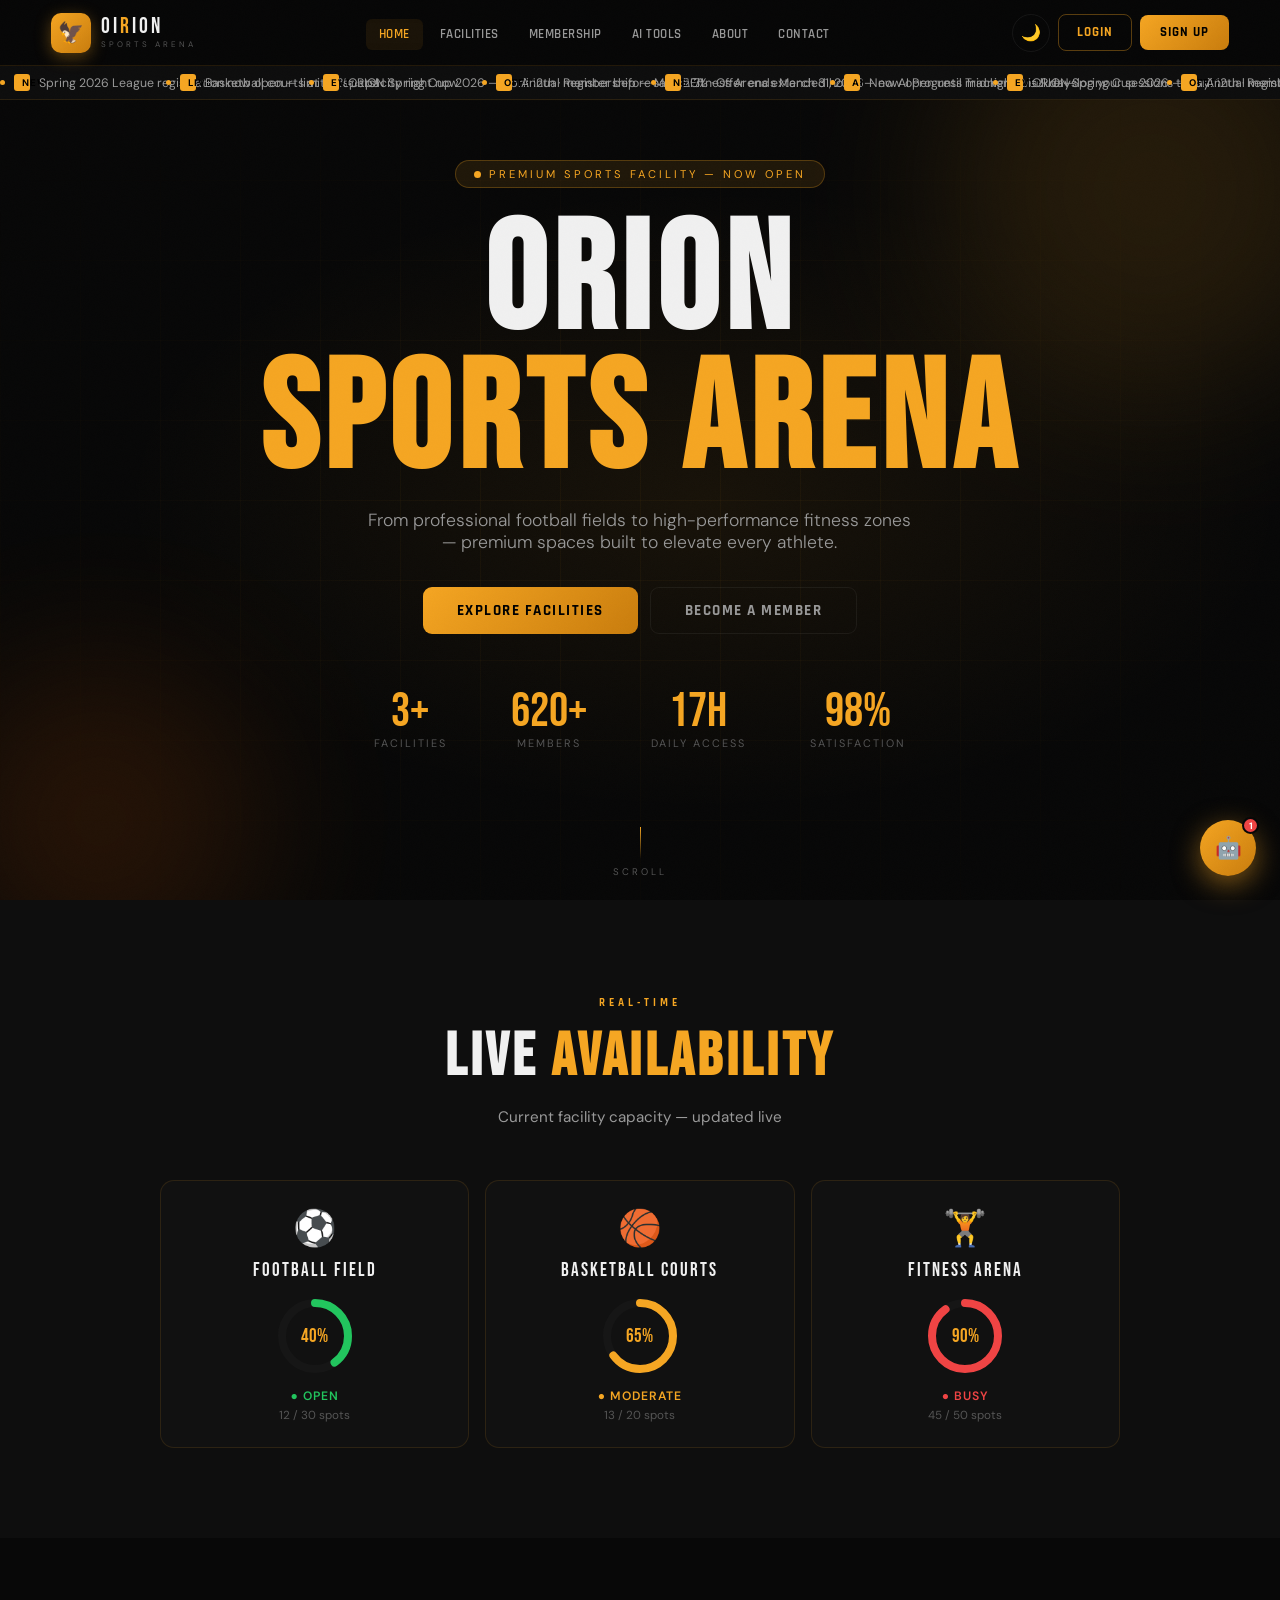
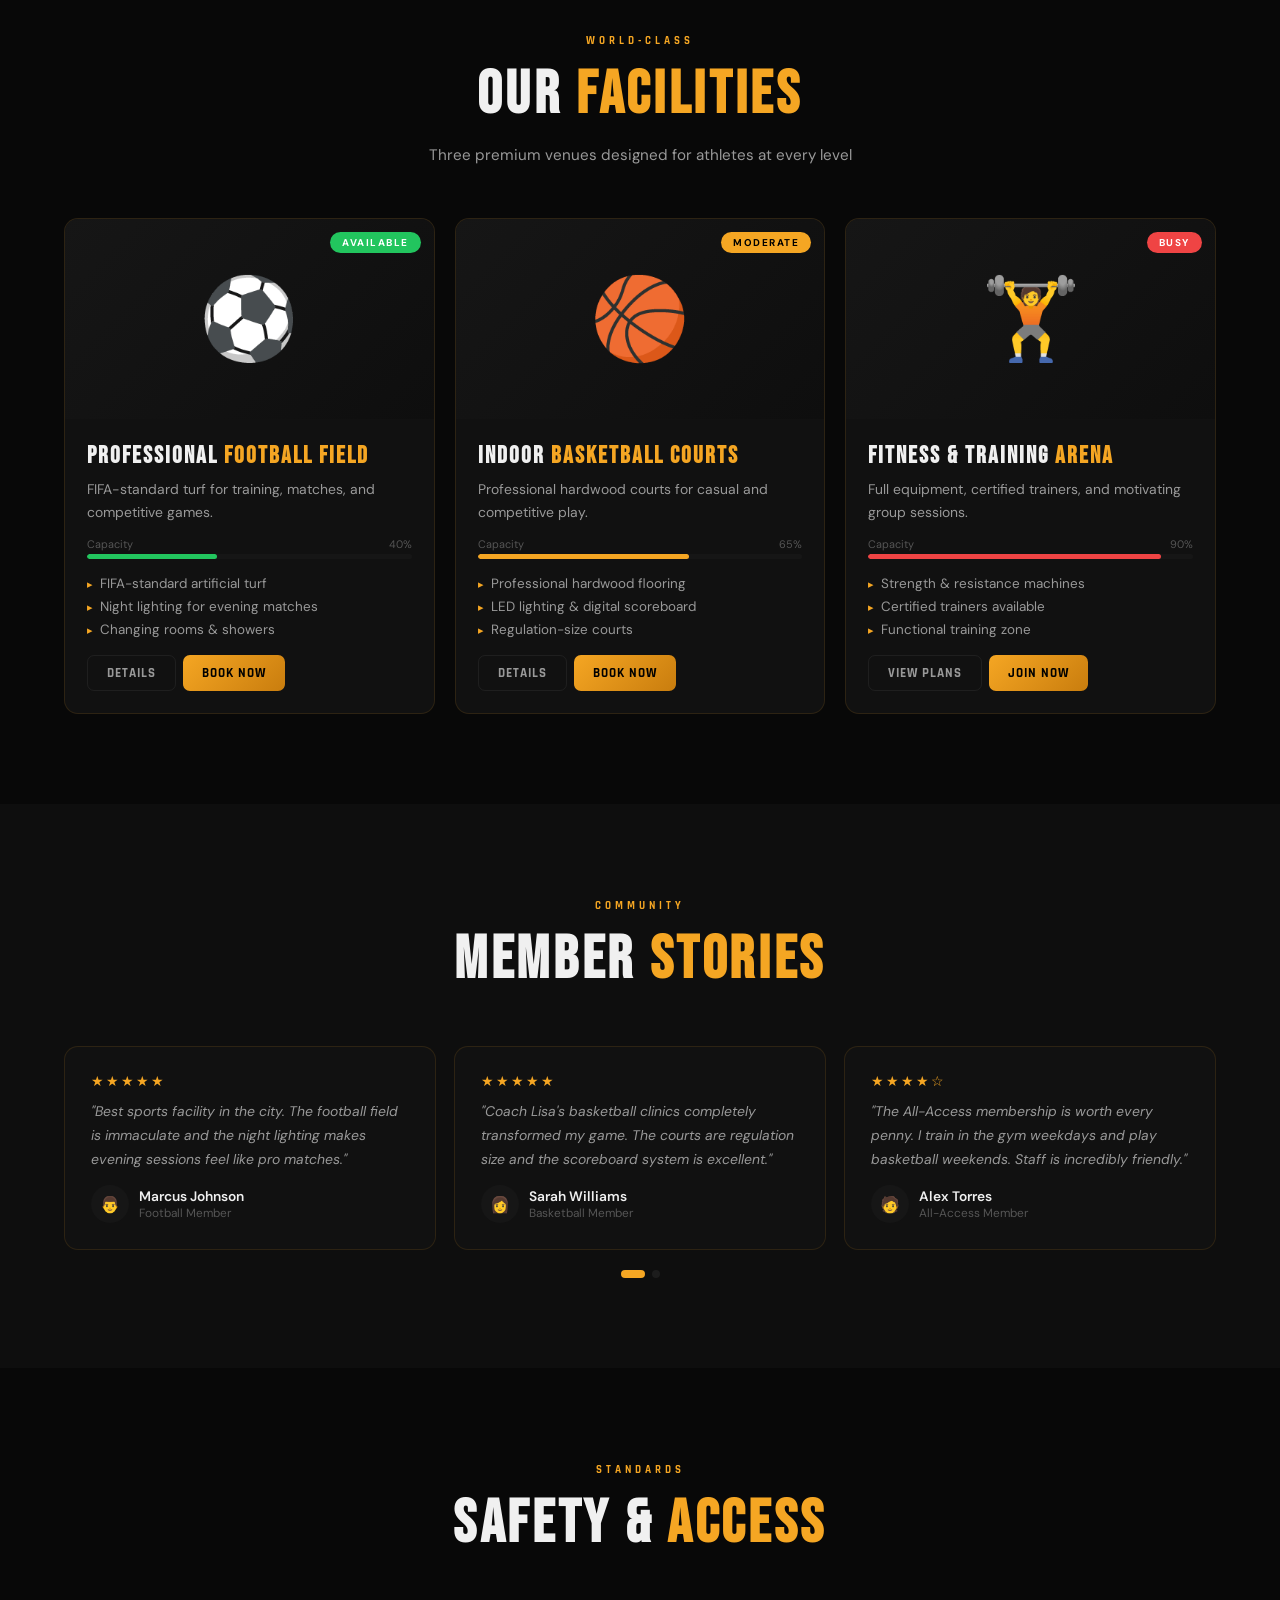
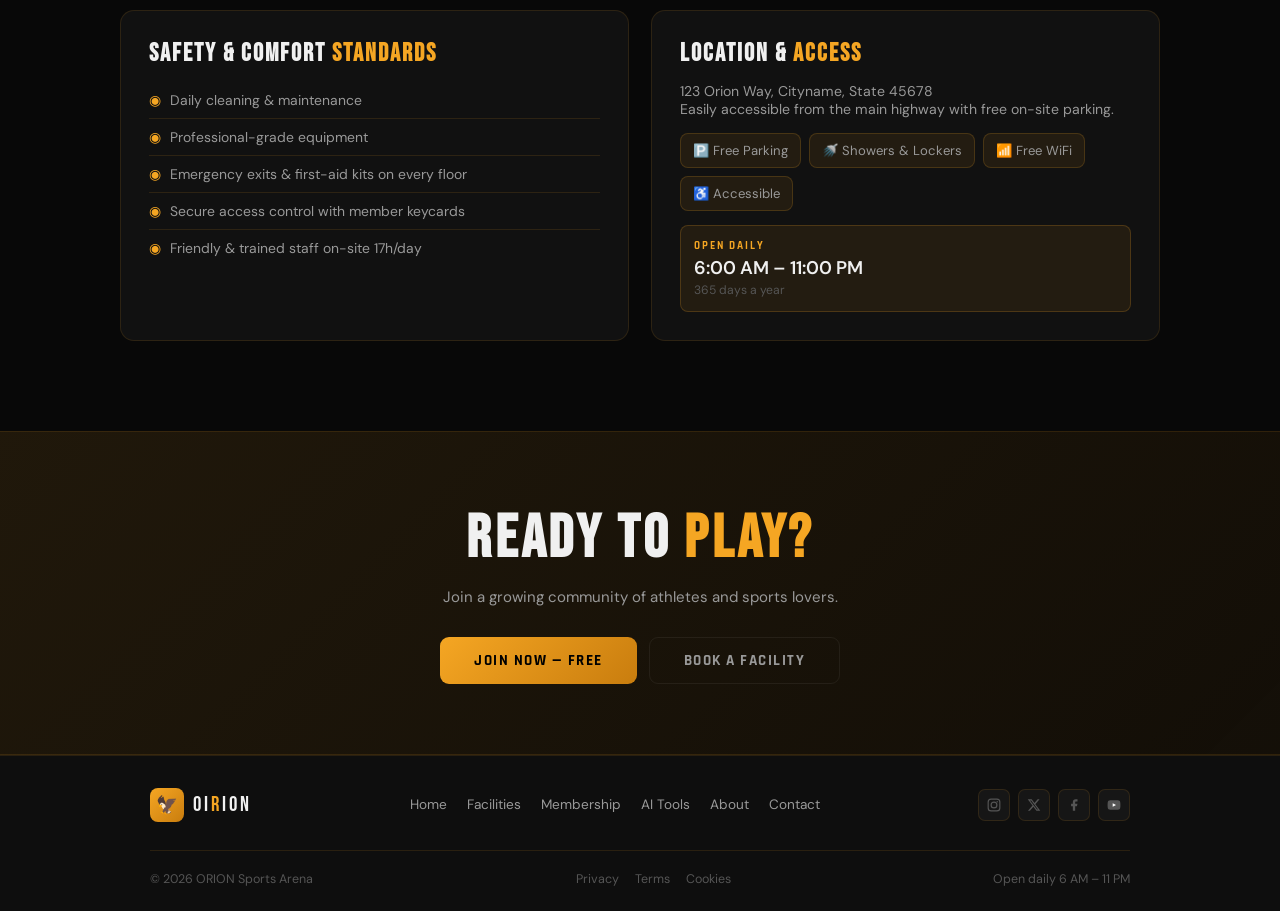
==== commit ae9e79a1: "Rename orion-sports-arena_5.html to index.html" ====
--- a/index.html
+++ b/index.html
@@ -3,534 +3,2402 @@
 <head>
 <meta charset="UTF-8">
 <meta name="viewport" content="width=device-width, initial-scale=1.0">
-<title>ORION Sports Arena — Login & Sign Up</title>
-<link href="https://fonts.googleapis.com/css2?family=Bebas+Neue&family=Rajdhani:wght@400;500;600;700&family=DM+Sans:wght@300;400;500&display=swap" rel="stylesheet">
+<title>ORION Sports Arena</title>
+<link href="https://fonts.googleapis.com/css2?family=Bebas+Neue&family=Rajdhani:wght@400;500;600;700&family=DM+Sans:ital,wght@0,300;0,400;0,500;1,300&display=swap" rel="stylesheet">
 <style>
+
+/* ── TOKENS ── */
 :root{
-  --gold:#F5A623;--gold-d:#C97D0E;
-  --gf:rgba(245,166,35,.08);
-  --bg:#060606;--bg2:#0D0D0D;--bg3:#141414;--bg4:#1C1C1C;
-  --b:rgba(245,166,35,.14);--b2:rgba(255,255,255,.07);--b3:rgba(255,255,255,.04);
-  --t:#F0F0F0;--t2:#888;--t3:#444;
+  --gold:#F5A623;--gold-d:#C97D0E;--gold-l:#FFD166;--gf:rgba(245,166,35,.08);
+  --bg:#080808;--bg2:#0E0E0E;--bg3:#161616;--card:#111;--card2:#161616;
+  --b:rgba(245,166,35,.12);--b2:rgba(255,255,255,.06);
+  --t:#F0F0F0;--t2:#999;--t3:#555;
   --green:#22C55E;--red:#EF4444;
-  --r:14px;--rs:10px;
-  --tr:all .28s cubic-bezier(.4,0,.2,1);
-}
-[data-theme="light"]{--bg:#F0EEE9;--bg2:#E8E6E0;--bg3:#DDD9D0;--bg4:#D4D0C8;--b:rgba(160,110,0,.16);--b2:rgba(0,0,0,.08);--b3:rgba(0,0,0,.04);--t:#111;--t2:#666;--t3:#BBB;}
-*,*::before,*::after{margin:0;padding:0;box-sizing:border-box;}
-html{height:100%;}
-body{font-family:'DM Sans',sans-serif;background:var(--bg);color:var(--t);min-height:100%;overflow-x:hidden;transition:background .4s,color .4s;}
+  --sh:0 24px 80px rgba(0,0,0,.7);--glow:0 0 40px rgba(245,166,35,.25);
+  --r:14px;--rs:8px;--tr:all .3s cubic-bezier(.4,0,.2,1);--nh:66px;
+}
+[data-theme=light]{
+  --bg:#F3F2EE;--bg2:#ECEAE4;--bg3:#E2E0D8;--card:#fff;--card2:#F8F7F3;
+  --b:rgba(160,110,0,.15);--b2:rgba(0,0,0,.06);
+  --t:#141414;--t2:#555;--t3:#AAA;
+  --sh:0 24px 80px rgba(0,0,0,.1);--glow:0 0 40px rgba(245,166,35,.18);
+}
+/* ── RESET ── */
+*{margin:0;padding:0;box-sizing:border-box;}
+html{scroll-behavior:smooth;}
+body{font-family:'DM Sans',sans-serif;background:var(--bg);color:var(--t);overflow-x:hidden;transition:background .4s,color .4s;}
 button{cursor:pointer;font-family:inherit;}
 a{text-decoration:none;color:inherit;}
-input,select{font-family:inherit;}
-::-webkit-scrollbar{width:3px;}
-::-webkit-scrollbar-thumb{background:var(--gold-d);border-radius:4px;}
-.auth-root{display:grid;grid-template-columns:1fr 1fr;min-height:100vh;}
-@media(max-width:860px){.auth-root{grid-template-columns:1fr;}}
-
-/* LEFT PANEL */
-.lp{position:relative;overflow:hidden;min-height:100vh;display:flex;flex-direction:column;justify-content:space-between;}
-@media(max-width:860px){.lp{display:none;}}
-.lp-photo{position:absolute;inset:0;background-image:url('https://images.unsplash.com/photo-1574629810360-7efbbe195018?w=1000&q=85&fit=crop');background-size:cover;background-position:center;}
-.lp-photo::after{content:'';position:absolute;inset:0;background:linear-gradient(160deg,rgba(0,0,0,.75) 0%,rgba(0,0,0,.42) 45%,rgba(0,0,0,.82) 100%);}
-.lp-content{position:relative;z-index:2;padding:clamp(28px,4%,48px);}
-.lp-logo{display:flex;align-items:center;gap:11px;cursor:pointer;margin-bottom:clamp(48px,9vh,90px);}
-.lp-logo-icon{width:42px;height:42px;background:linear-gradient(135deg,var(--gold),var(--gold-d));border-radius:10px;display:flex;align-items:center;justify-content:center;font-size:1.3rem;box-shadow:0 6px 22px rgba(245,166,35,.5);flex-shrink:0;}
-.lp-logo-name{font-family:'Bebas Neue';font-size:1.4rem;letter-spacing:3px;color:#fff;}
-.lp-logo-name span{color:var(--gold);}
-.lp-logo-sub{font-size:.48rem;letter-spacing:3px;color:rgba(255,255,255,.5);text-transform:uppercase;margin-top:2px;}
-.lp-headline{font-family:'Bebas Neue';font-size:clamp(3rem,5.5vw,5.2rem);letter-spacing:.02em;line-height:.88;margin-bottom:18px;color:#fff;}
-.lp-headline em{color:var(--gold);font-style:normal;display:block;}
-.lp-sub{color:rgba(255,255,255,.62);font-size:.94rem;line-height:1.75;max-width:380px;font-weight:300;margin-bottom:clamp(28px,5vh,48px);}
-.lp-feats{list-style:none;}
-.lp-feats li{display:flex;align-items:center;gap:12px;padding:11px 0;border-bottom:1px solid rgba(255,255,255,.08);}
-.lp-feats li:last-child{border:none;}
-.lp-feat-icon{width:36px;height:36px;border-radius:9px;background:rgba(245,166,35,.15);border:1px solid rgba(245,166,35,.25);display:flex;align-items:center;justify-content:center;font-size:1rem;flex-shrink:0;}
-.lp-feat-text{font-size:.87rem;color:rgba(255,255,255,.78);}
-.lp-feat-text strong{display:block;color:#fff;margin-bottom:1px;}
-.lp-bottom{position:relative;z-index:2;padding:clamp(20px,3%,36px) clamp(28px,4%,48px);}
-.lp-testi{background:rgba(255,255,255,.07);backdrop-filter:blur(12px);border:1px solid rgba(255,255,255,.12);border-radius:var(--r);padding:18px 20px;margin-bottom:20px;}
-.lp-testi-stars{color:var(--gold);letter-spacing:2px;font-size:.82rem;margin-bottom:8px;}
-.lp-testi-quote{font-size:.86rem;color:rgba(255,255,255,.72);line-height:1.7;font-style:italic;margin-bottom:12px;}
-.lp-testi-author{display:flex;align-items:center;gap:10px;}
-.lp-testi-av{width:34px;height:34px;border-radius:50%;overflow:hidden;flex-shrink:0;}
-.lp-testi-av img{width:100%;height:100%;object-fit:cover;}
-.lp-testi-name{font-size:.84rem;font-weight:600;color:#fff;}
-.lp-testi-role{font-size:.72rem;color:rgba(255,255,255,.48);}
-.lp-stats{display:flex;gap:clamp(14px,3vw,28px);}
-.lp-stat-n{font-family:'Bebas Neue';font-size:1.8rem;color:var(--gold);line-height:1;}
-.lp-stat-l{font-size:.6rem;text-transform:uppercase;letter-spacing:2px;color:rgba(255,255,255,.4);font-family:'Rajdhani';}
-
-/* RIGHT PANEL */
-.rp{display:flex;align-items:center;justify-content:center;padding:clamp(24px,4%,56px) clamp(20px,6%,80px);background:var(--bg);position:relative;min-height:100vh;}
-@media(max-width:860px){.rp{min-height:auto;padding:80px 20px 50px;align-items:flex-start;}}
-.rp-controls{position:fixed;top:18px;right:18px;z-index:200;display:flex;gap:8px;}
-.ctrl-btn{display:flex;align-items:center;gap:6px;padding:7px 13px;border-radius:8px;border:1px solid var(--b2);background:rgba(6,6,6,.8);backdrop-filter:blur(10px);color:var(--t2);font-size:.76rem;font-family:'Rajdhani';font-weight:700;letter-spacing:.5px;text-transform:uppercase;transition:var(--tr);cursor:pointer;}
-.ctrl-btn:hover{border-color:var(--gold);color:var(--gold);}
-.ctrl-icon{width:32px;height:32px;border-radius:50%;border:1px solid var(--b2);background:rgba(6,6,6,.8);backdrop-filter:blur(10px);color:var(--t2);font-size:.9rem;display:flex;align-items:center;justify-content:center;transition:var(--tr);cursor:pointer;}
-.ctrl-icon:hover{border-color:var(--gold);color:var(--gold);}
-.mob-logo{display:none;justify-content:center;margin-bottom:28px;}
-@media(max-width:860px){.mob-logo{display:flex;}}
-.mob-logo .lp-logo{margin:0;}
-.mob-logo .lp-logo-name{color:var(--t);}
-.mob-logo .lp-logo-sub{color:var(--t3);}
-.form-card{width:100%;max-width:448px;animation:cardIn .5s ease both;}
-@keyframes cardIn{from{opacity:0;transform:translateY(20px);}to{opacity:1;transform:none;}}
-
-/* TABS */
-.auth-tabs{display:flex;background:var(--bg3);border:1px solid var(--b2);border-radius:11px;padding:4px;gap:3px;margin-bottom:28px;}
-.tab{flex:1;padding:10px;border-radius:8px;font-family:'Rajdhani';font-weight:700;font-size:.88rem;letter-spacing:1px;text-transform:uppercase;border:none;background:transparent;color:var(--t2);transition:var(--tr);cursor:pointer;}
-.tab.on{background:linear-gradient(135deg,var(--gold),var(--gold-d));color:#000;box-shadow:0 4px 14px rgba(245,166,35,.35);}
-
-/* FORM HEADER */
-.form-hdr{margin-bottom:22px;}
-.form-title{font-family:'Bebas Neue';font-size:2.4rem;letter-spacing:2px;line-height:.95;margin-bottom:6px;}
-.form-title em{color:var(--gold);font-style:normal;}
-.form-sub{color:var(--t2);font-size:.88rem;font-weight:300;}
-
-/* SOCIAL */
-.social-row{display:grid;grid-template-columns:1fr 1fr;gap:9px;margin-bottom:17px;}
-.soc-btn{display:flex;align-items:center;justify-content:center;gap:8px;padding:11px;border-radius:var(--rs);border:1.5px solid var(--b2);background:var(--bg3);color:var(--t2);font-size:.82rem;font-weight:500;transition:var(--tr);cursor:pointer;}
-.soc-btn:hover{border-color:rgba(245,166,35,.4);color:var(--t);background:var(--bg4);}
-.soc-btn svg{width:17px;height:17px;flex-shrink:0;}
-.divider{display:flex;align-items:center;gap:12px;margin:15px 0;color:var(--t3);font-size:.74rem;}
-.divider::before,.divider::after{content:'';flex:1;height:1px;background:var(--b2);}
-
-/* INPUTS */
-.ig{margin-bottom:13px;}
-.ig-label{display:block;font-size:.64rem;letter-spacing:2px;text-transform:uppercase;color:var(--gold);font-family:'Rajdhani';font-weight:700;margin-bottom:6px;}
-.ig-wrap{position:relative;}
-.ig-ico{position:absolute;left:13px;top:50%;transform:translateY(-50%);font-size:.9rem;color:var(--t3);pointer-events:none;transition:color .2s;}
-.ig-field{width:100%;padding:12px 40px 12px 38px;background:var(--bg3);border:1.5px solid var(--b2);border-radius:var(--rs);color:var(--t);font-size:.93rem;outline:none;transition:border-color .22s,box-shadow .22s,background .22s;}
-.ig-field::placeholder{color:var(--t3);}
-.ig-field:focus{border-color:var(--gold);box-shadow:0 0 0 3px rgba(245,166,35,.1);background:var(--bg4);}
-.ig-field.err{border-color:var(--red);box-shadow:0 0 0 3px rgba(239,68,68,.1);}
-.ig-field.ok{border-color:var(--green);}
-.ig:focus-within .ig-ico{color:var(--gold);}
-.ig-eye{position:absolute;right:12px;top:50%;transform:translateY(-50%);background:none;border:none;color:var(--t3);font-size:.9rem;cursor:pointer;transition:color .2s;line-height:1;padding:2px;}
-.ig-eye:hover{color:var(--gold);}
-.ig-hint{font-size:.71rem;margin-top:4px;display:flex;align-items:center;gap:4px;min-height:15px;}
-.ig-hint.err{color:var(--red);}
-.ig-hint.ok{color:var(--green);}
-.ig-row{display:grid;grid-template-columns:1fr 1fr;gap:11px;}
-@media(max-width:440px){.ig-row{grid-template-columns:1fr;}}
-
-/* PW STRENGTH */
-.pw-str{margin-top:6px;}
-.pw-bars{display:flex;gap:3px;margin-bottom:3px;}
-.pw-bar{flex:1;height:3px;border-radius:4px;background:var(--b2);transition:background .3s;}
-.pw-bar.weak{background:var(--red);}
-.pw-bar.fair{background:var(--gold);}
-.pw-bar.strong{background:var(--green);}
-.pw-lbl{font-size:.69rem;color:var(--t3);}
-.pw-lbl.weak{color:var(--red);}
-.pw-lbl.fair{color:var(--gold);}
-.pw-lbl.strong{color:var(--green);}
-
-/* PLAN OPTS */
-.plan-opts{display:grid;grid-template-columns:repeat(3,1fr);gap:7px;margin-top:6px;}
-@media(max-width:440px){.plan-opts{grid-template-columns:1fr;}}
-.plan-opt{border:1.5px solid var(--b2);border-radius:var(--rs);padding:10px 7px;text-align:center;cursor:pointer;transition:var(--tr);background:var(--bg3);user-select:none;}
-.plan-opt:hover{border-color:rgba(245,166,35,.4);background:var(--bg4);}
-.plan-opt.on{border-color:var(--gold);background:var(--gf);}
-.plan-opt-ico{font-size:1.3rem;margin-bottom:3px;}
-.plan-opt-name{font-family:'Rajdhani';font-weight:700;font-size:.72rem;letter-spacing:.5px;text-transform:uppercase;margin-bottom:2px;}
-.plan-opt-name em{color:var(--gold);font-style:normal;}
-.plan-opt-price{font-family:'Bebas Neue';font-size:1rem;color:var(--gold);}
-
-/* CHIPS */
-.chips{display:flex;flex-wrap:wrap;gap:7px;margin-top:6px;}
-.chip{padding:6px 12px;border-radius:100px;border:1.5px solid var(--b2);background:var(--bg3);font-size:.76rem;font-family:'Rajdhani';font-weight:600;color:var(--t2);cursor:pointer;transition:var(--tr);user-select:none;}
-.chip:hover{border-color:rgba(245,166,35,.35);color:var(--t);}
-.chip.on{border-color:var(--gold);background:var(--gf);color:var(--gold);}
-
-/* CHECKBOX */
-.chk{display:flex;align-items:flex-start;gap:9px;cursor:pointer;font-size:.81rem;color:var(--t2);user-select:none;margin-bottom:10px;}
-.chk input{display:none;}
-.chk-box{width:17px;height:17px;border-radius:4px;border:1.5px solid var(--b2);background:var(--bg3);display:flex;align-items:center;justify-content:center;flex-shrink:0;transition:var(--tr);font-size:.6rem;color:transparent;margin-top:1px;}
-.chk input:checked~.chk-box{background:var(--gold);border-color:var(--gold);color:#000;}
-.chk a{color:var(--gold);}
-.chk a:hover{text-decoration:underline;}
-.form-extras{display:flex;justify-content:space-between;align-items:center;flex-wrap:wrap;gap:8px;margin-bottom:16px;}
-.forgot-btn{font-size:.81rem;color:var(--gold);cursor:pointer;background:none;border:none;transition:opacity .2s;font-family:inherit;}
-.forgot-btn:hover{opacity:.7;}
-
-/* STEPS */
-.steps{display:flex;align-items:center;margin-bottom:22px;}
-.step-item{display:flex;flex-direction:column;align-items:center;flex:1;position:relative;}
-.step-item::after{content:'';position:absolute;top:12px;left:50%;right:-50%;height:1.5px;background:var(--b2);z-index:0;transition:background .35s;}
-.step-item:last-child::after{display:none;}
-.step-item.done::after{background:var(--gold);}
-.step-circ{width:24px;height:24px;border-radius:50%;border:2px solid var(--b2);background:var(--bg3);display:flex;align-items:center;justify-content:center;font-size:.68rem;font-weight:700;color:var(--t3);position:relative;z-index:1;transition:var(--tr);}
-.step-item.on .step-circ{border-color:var(--gold);background:var(--gold);color:#000;box-shadow:0 0 0 4px rgba(245,166,35,.15);}
-.step-item.done .step-circ{border-color:var(--green);background:var(--green);color:#fff;}
-.step-lbl{font-size:.57rem;color:var(--t3);text-transform:uppercase;letter-spacing:1px;margin-top:4px;font-family:'Rajdhani';font-weight:700;transition:color .3s;}
-.step-item.on .step-lbl{color:var(--gold);}
-.step-item.done .step-lbl{color:var(--green);}
-.sp{display:none;animation:cardIn .3s ease;}
-.sp.on{display:block;}
-
-/* AVATAR */
-.av-row{display:flex;align-items:center;gap:13px;padding:12px;background:var(--bg3);border:1px solid var(--b2);border-radius:var(--rs);margin-bottom:13px;}
-.av-prev{width:52px;height:52px;border-radius:50%;background:var(--bg4);border:2px solid var(--b);display:flex;align-items:center;justify-content:center;font-size:1.5rem;overflow:hidden;flex-shrink:0;cursor:pointer;transition:var(--tr);position:relative;}
-.av-prev:hover{border-color:var(--gold);}
-.av-prev img{width:100%;height:100%;object-fit:cover;display:none;border-radius:50%;}
-.av-overlay{position:absolute;inset:0;background:rgba(0,0,0,.5);border-radius:50%;display:flex;align-items:center;justify-content:center;opacity:0;transition:opacity .2s;font-size:.7rem;}
-.av-prev:hover .av-overlay{opacity:1;}
-.av-info h5{font-size:.85rem;font-weight:600;margin-bottom:2px;}
-.av-info p{font-size:.73rem;color:var(--t3);margin-bottom:7px;}
-.av-info button{padding:4px 10px;border-radius:5px;border:1px solid var(--b);background:transparent;color:var(--t2);font-size:.72rem;font-family:'Rajdhani';font-weight:600;text-transform:uppercase;letter-spacing:.5px;transition:var(--tr);cursor:pointer;}
-.av-info button:hover{border-color:var(--gold);color:var(--gold);}
-
-/* SUBMIT */
-.btn-sub{width:100%;padding:13px;border-radius:var(--rs);border:none;background:linear-gradient(135deg,var(--gold),var(--gold-d));color:#000;font-family:'Rajdhani';font-weight:700;font-size:.94rem;letter-spacing:1.5px;text-transform:uppercase;transition:var(--tr);position:relative;}
-.btn-sub:hover{transform:translateY(-2px);box-shadow:0 10px 28px rgba(245,166,35,.4);}
-.btn-sub:active{transform:none;}
-.btn-sub.loading{pointer-events:none;opacity:.85;}
-.btn-txt{display:flex;align-items:center;justify-content:center;gap:7px;}
-.spin{display:none;width:16px;height:16px;border:2px solid rgba(0,0,0,.25);border-top-color:#000;border-radius:50%;animation:spin .6s linear infinite;margin:0 auto;}
-.btn-sub.loading .btn-txt{display:none;}
-.btn-sub.loading .spin{display:block;}
-@keyframes spin{to{transform:rotate(360deg);}}
-.btn-ghost{background:transparent!important;color:var(--t2)!important;border:1.5px solid var(--b2)!important;box-shadow:none!important;}
-.btn-ghost:hover{border-color:var(--gold)!important;color:var(--gold)!important;transform:none!important;box-shadow:none!important;}
-.btn-row{display:flex;gap:9px;margin-top:2px;}
-.btn-row .btn-sub{flex:1;}
-.form-switch{text-align:center;margin-top:16px;font-size:.83rem;color:var(--t2);}
-.form-switch a{color:var(--gold);cursor:pointer;font-weight:500;}
-.form-switch a:hover{text-decoration:underline;}
-
-/* OTP */
-.otp-row{display:flex;gap:8px;justify-content:center;margin:15px 0;}
-.otp-inp{width:44px;height:50px;border-radius:var(--rs);border:1.5px solid var(--b2);background:var(--bg3);color:var(--t);font-size:1.4rem;font-family:'Bebas Neue';text-align:center;outline:none;transition:var(--tr);}
-.otp-inp:focus{border-color:var(--gold);box-shadow:0 0 0 3px rgba(245,166,35,.1);background:var(--bg4);}
-.otp-inp.filled{border-color:var(--gold);}
-@media(max-width:380px){.otp-inp{width:36px;height:44px;font-size:1.1rem;}}
-.otp-timer{text-align:center;margin-bottom:11px;font-size:.77rem;color:var(--t3);}
-.otp-timer span{color:var(--gold);}
-
-/* SUCCESS */
-.success-view{display:none;text-align:center;animation:cardIn .5s ease;}
-.success-view.on{display:block;}
-.success-ico{width:68px;height:68px;margin:0 auto 18px;background:linear-gradient(135deg,var(--green),#16A34A);border-radius:50%;display:flex;align-items:center;justify-content:center;font-size:2rem;box-shadow:0 8px 28px rgba(34,197,94,.3);animation:pop .5s cubic-bezier(.34,1.56,.64,1) both;}
-@keyframes pop{from{opacity:0;transform:scale(.3);}to{opacity:1;transform:scale(1);}}
-.success-view h3{font-family:'Bebas Neue';font-size:2rem;letter-spacing:2px;margin-bottom:7px;}
-.success-view h3 em{color:var(--gold);font-style:normal;}
-.success-view p{color:var(--t2);font-size:.87rem;line-height:1.7;margin-bottom:20px;}
-.success-badges{display:flex;gap:9px;justify-content:center;flex-wrap:wrap;margin-bottom:20px;}
-.success-badge{display:flex;align-items:center;gap:7px;background:var(--gf);border:1px solid var(--b);border-radius:8px;padding:8px 13px;font-size:.81rem;color:var(--t2);}
-.success-badge strong{color:var(--gold);font-size:.7rem;display:block;font-family:'Rajdhani';letter-spacing:1px;text-transform:uppercase;}
-
-/* FORGOT */
-.forgot-view{display:none;animation:cardIn .35s ease;}
-.forgot-view.on{display:block;}
-.back-btn-sm{display:flex;align-items:center;gap:6px;font-size:.79rem;color:var(--t2);cursor:pointer;margin-bottom:18px;transition:color .2s;background:none;border:none;padding:0;font-family:inherit;}
-.back-btn-sm:hover{color:var(--gold);}
-
-/* ANNUAL BADGE */
-.annual-badge{background:rgba(34,197,94,.12);color:var(--green);border:1px solid rgba(34,197,94,.28);font-size:.6rem;font-weight:700;letter-spacing:1px;text-transform:uppercase;padding:2px 7px;border-radius:100px;font-family:'Rajdhani';}
-
-/* TOAST */
-.toast{position:fixed;bottom:18px;left:50%;transform:translateX(-50%) translateY(10px);background:var(--bg4);border:1px solid var(--gold);border-radius:10px;padding:10px 20px;color:var(--t);font-size:.84rem;font-weight:500;opacity:0;transition:all .28s;z-index:9999;white-space:nowrap;box-shadow:0 8px 28px rgba(0,0,0,.45);pointer-events:none;}
-.toast.on{opacity:1;transform:translateX(-50%) translateY(0);}
-
-/* RESPONSIVE */
+input,textarea,select{font-family:inherit;}
+::-webkit-scrollbar{width:4px;}
+::-webkit-scrollbar-thumb{background:var(--gold-d);border-radius:10px;}
+/* noise */
+body::after{content:'';position:fixed;inset:0;pointer-events:none;z-index:9999;opacity:.4;
+  background:url("data:image/svg+xml,%3Csvg xmlns='http://www.w3.org/2000/svg'%3E%3Cfilter id='n'%3E%3CfeTurbulence type='fractalNoise' baseFrequency='.85' numOctaves='4' stitchTiles='stitch'/%3E%3C/filter%3E%3Crect width='100%25' height='100%25' filter='url(%23n)' opacity='.03'/%3E%3C/svg%3E");}
+
+/* ── NAV ── */
+#nav{
+  position:fixed;top:0;left:0;right:0;z-index:1000;height:var(--nh);
+  display:flex;align-items:center;justify-content:space-between;
+  padding:0 clamp(16px,4vw,64px);
+  background:rgba(8,8,8,.85);backdrop-filter:blur(24px);
+  border-bottom:1px solid var(--b);transition:var(--tr);
+}
+[data-theme=light] #nav{background:rgba(243,242,238,.9);}
+.logo{display:flex;align-items:center;gap:10px;cursor:pointer;user-select:none;}
+.logo-icon{width:40px;height:40px;background:linear-gradient(135deg,var(--gold),var(--gold-d));border-radius:10px;display:flex;align-items:center;justify-content:center;font-size:1.3rem;box-shadow:0 4px 16px rgba(245,166,35,.35);flex-shrink:0;}
+.logo-name{font-family:'Bebas Neue';font-size:1.4rem;letter-spacing:3px;line-height:1;}
+.logo-name span{color:var(--gold);}
+.logo-sub{font-size:.5rem;letter-spacing:3px;color:var(--t3);text-transform:uppercase;}
+.nav-links{display:flex;align-items:center;gap:4px;list-style:none;}
+.nav-links a{padding:7px 13px;border-radius:6px;font-size:.82rem;font-weight:600;letter-spacing:.5px;color:var(--t2);transition:var(--tr);cursor:pointer;font-family:'Rajdhani';text-transform:uppercase;}
+.nav-links a:hover,.nav-links a.act{color:var(--gold);background:var(--gf);}
+.nav-r{display:flex;align-items:center;gap:8px;}
+.btn-theme{width:38px;height:38px;border-radius:50%;border:1px solid var(--b2);background:transparent;color:var(--t2);font-size:1rem;display:flex;align-items:center;justify-content:center;transition:var(--tr);}
+.btn-theme:hover{border-color:var(--gold);color:var(--gold);transform:rotate(25deg);}
+.btn-signup{padding:9px 20px;border-radius:8px;background:linear-gradient(135deg,var(--gold),var(--gold-d));color:#000;font-family:'Rajdhani';font-weight:700;font-size:.82rem;letter-spacing:1px;text-transform:uppercase;border:none;transition:var(--tr);}
+.btn-signup:hover{transform:translateY(-2px);box-shadow:0 8px 24px rgba(245,166,35,.4);}
+.btn-login{padding:9px 18px;border-radius:8px;background:transparent;border:1.5px solid rgba(245,166,35,.35);color:var(--gold);font-family:'Rajdhani';font-weight:700;font-size:.82rem;letter-spacing:1px;text-transform:uppercase;transition:var(--tr);}
+.btn-login:hover{background:rgba(245,166,35,.08);border-color:var(--gold);}
+.mob-login{margin-top:4px;padding:14px;border-radius:8px;text-align:center;background:transparent;border:1.5px solid rgba(245,166,35,.3);color:var(--gold);font-family:'Rajdhani';font-weight:700;font-size:1rem;letter-spacing:1px;cursor:pointer;transition:var(--tr);}
+.mob-login:hover{background:rgba(245,166,35,.08);}
+/* hamburger */
+.hbg{display:none;flex-direction:column;gap:5px;background:none;border:none;padding:6px;cursor:pointer;}
+.hbg span{display:block;width:24px;height:2px;background:var(--t2);border-radius:2px;transition:var(--tr);}
+.hbg.open span:nth-child(1){transform:rotate(45deg) translate(5px,5px);}
+.hbg.open span:nth-child(2){opacity:0;}
+.hbg.open span:nth-child(3){transform:rotate(-45deg) translate(5px,-5px);}
+/* mobile menu */
+#mob-menu{
+  position:fixed;top:var(--nh);left:0;right:0;z-index:999;
+  background:var(--bg2);border-bottom:1px solid var(--b);
+  padding:16px clamp(16px,4vw,64px) 20px;
+  display:flex;flex-direction:column;gap:4px;
+  opacity:0;transform:translateY(-8px);pointer-events:none;transition:var(--tr);
+}
+#mob-menu.open{opacity:1;transform:none;pointer-events:all;}
+#mob-menu a{padding:13px 16px;border-radius:8px;font-family:'Rajdhani';font-weight:600;text-transform:uppercase;font-size:.92rem;color:var(--t2);border-bottom:1px solid var(--b);cursor:pointer;transition:var(--tr);}
+#mob-menu a:hover{color:var(--gold);background:var(--gf);}
+#mob-menu .mob-cta{margin-top:10px;padding:14px;border-radius:8px;text-align:center;background:linear-gradient(135deg,var(--gold),var(--gold-d));color:#000;font-family:'Rajdhani';font-weight:700;font-size:1rem;letter-spacing:1px;border:none;}
+
+/* ── TICKER ── */
+.ticker{
+  position:fixed;top:var(--nh);left:0;right:0;z-index:990;
+  background:var(--bg2);border-bottom:1px solid var(--b);
+  padding:8px 0;overflow:hidden;
+}
+.ticker-track{display:flex;gap:56px;animation:tick 30s linear infinite;white-space:nowrap;}
+.ticker-track:hover{animation-play-state:paused;}
+.tick-item{display:flex;align-items:center;gap:9px;font-size:.77rem;color:var(--t2);}
+.tick-dot{width:5px;height:5px;background:var(--gold);border-radius:50%;flex-shrink:0;}
+.tick-badge{background:var(--gold);color:#000;font-size:.6rem;font-weight:700;letter-spacing:1px;text-transform:uppercase;padding:2px 8px;border-radius:3px;}
+@keyframes tick{0%{transform:translateX(0);}100%{transform:translateX(-50%);}}
+
+/* ── PAGES ── */
+.page{display:none;min-height:100vh;}
+.page.on{display:block;}
+
+/* ── HERO ── */
+.hero{
+  min-height:100vh;display:flex;align-items:center;justify-content:center;
+  position:relative;overflow:hidden;
+  background:radial-gradient(ellipse 70% 60% at 55% 50%,rgba(245,166,35,.07),transparent 65%),var(--bg);
+}
+.hero-grid{position:absolute;inset:0;background-image:linear-gradient(rgba(245,166,35,.04) 1px,transparent 1px),linear-gradient(90deg,rgba(245,166,35,.04) 1px,transparent 1px);background-size:80px 80px;mask-image:radial-gradient(ellipse 80% 80% at 50% 50%,black 20%,transparent 80%);pointer-events:none;}
+.orb{position:absolute;border-radius:50%;filter:blur(80px);opacity:.12;animation:orbF 12s ease-in-out infinite;pointer-events:none;}
+.orb1{width:420px;height:420px;background:var(--gold);top:-120px;right:-80px;}
+.orb2{width:320px;height:320px;background:#FF6B00;bottom:-80px;left:-60px;animation-delay:-5s;}
+@keyframes orbF{0%,100%{transform:translateY(0) scale(1);}50%{transform:translateY(-40px) scale(1.06);}}
+#ptcls{position:absolute;inset:0;overflow:hidden;pointer-events:none;}
+.ptcl{position:absolute;border-radius:50%;background:var(--gold);animation:pfloat linear infinite;opacity:0;}
+@keyframes pfloat{0%{transform:translateY(100vh);opacity:0;}10%{opacity:.5;}90%{opacity:.2;}100%{transform:translateY(-10vh);opacity:0;}}
+.hero-inner{
+  position:relative;z-index:2;text-align:center;
+  padding:40px clamp(16px,5%,60px);max-width:1000px;
+  animation:fadeUp .9s ease both;
+}
+@keyframes fadeUp{from{opacity:0;transform:translateY(28px);}to{opacity:1;transform:none;}}
+.hero-pill{display:inline-flex;align-items:center;gap:8px;background:rgba(245,166,35,.1);border:1px solid rgba(245,166,35,.25);padding:6px 18px;border-radius:100px;font-size:.7rem;letter-spacing:3px;text-transform:uppercase;color:var(--gold);margin-bottom:26px;animation:fadeUp .9s .1s ease both;}
+.pdot{width:7px;height:7px;background:var(--gold);border-radius:50%;animation:pulse 2s infinite;}
+@keyframes pulse{0%,100%{transform:scale(1);}50%{transform:scale(1.6);opacity:.5;}}
+.hero h1{font-family:'Bebas Neue';font-size:clamp(4rem,12vw,10rem);line-height:.9;letter-spacing:.04em;animation:fadeUp .9s .15s ease both;}
+.hero h1 em{color:var(--gold);font-style:normal;display:block;}
+.hero-sub{font-size:clamp(.9rem,2vw,1.1rem);color:var(--t2);max-width:560px;margin:18px auto 34px;animation:fadeUp .9s .25s ease both;font-weight:300;}
+.hero-btns{display:flex;gap:12px;justify-content:center;flex-wrap:wrap;animation:fadeUp .9s .35s ease both;}
+.hero-stats{display:flex;gap:clamp(20px,5vw,72px);justify-content:center;margin-top:54px;animation:fadeUp .9s .45s ease both;flex-wrap:wrap;}
+.sn{font-family:'Bebas Neue';font-size:clamp(2rem,4.5vw,3rem);color:var(--gold);line-height:1;}
+.sl{font-size:.68rem;text-transform:uppercase;letter-spacing:2px;color:var(--t3);}
+.scroll-hint{position:absolute;bottom:22px;left:50%;transform:translateX(-50%);display:flex;flex-direction:column;align-items:center;gap:6px;color:var(--t3);font-size:.6rem;letter-spacing:3px;text-transform:uppercase;animation:sh 2.5s ease infinite;}
+@keyframes sh{0%,100%{transform:translateX(-50%) translateY(0);}50%{transform:translateX(-50%) translateY(8px);}}
+.sline{width:1px;height:32px;background:linear-gradient(var(--gold),transparent);}
+
+/* ── SHARED SECTION ── */
+section{padding:clamp(50px,7vw,110px) clamp(16px,5%,80px);}
+.stag{display:inline-block;font-size:.7rem;letter-spacing:4px;text-transform:uppercase;color:var(--gold);font-family:'Rajdhani';font-weight:700;margin-bottom:10px;}
+.stitle{font-family:'Bebas Neue';font-size:clamp(2rem,5vw,3.8rem);letter-spacing:.06em;margin-bottom:12px;}
+.stitle em{color:var(--gold);font-style:normal;}
+.ssub{color:var(--t2);max-width:520px;font-size:.95rem;line-height:1.7;}
+.shdr{text-align:center;margin-bottom:50px;}
+.shdr .ssub{margin:0 auto;}
+
+/* ── REVEAL ── */
+.rv{opacity:0;transform:translateY(26px);transition:opacity .65s ease,transform .65s ease;}
+.rv.vis{opacity:1;transform:none;}
+.rvL{opacity:0;transform:translateX(-26px);transition:opacity .65s ease,transform .65s ease;}
+.rvL.vis{opacity:1;transform:none;}
+.rvR{opacity:0;transform:translateX(26px);transition:opacity .65s ease,transform .65s ease;}
+.rvR.vis{opacity:1;transform:none;}
+.d1{transition-delay:.1s!important;}.d2{transition-delay:.2s!important;}.d3{transition-delay:.3s!important;}.d4{transition-delay:.4s!important;}
+
+/* ── BUTTONS ── */
+.bp{padding:13px 34px;border-radius:9px;background:linear-gradient(135deg,var(--gold),var(--gold-d));color:#000;font-family:'Rajdhani';font-weight:700;font-size:.92rem;letter-spacing:1.5px;text-transform:uppercase;border:none;transition:var(--tr);}
+.bp:hover{transform:translateY(-3px);box-shadow:0 12px 32px rgba(245,166,35,.45);}
+.bs{padding:13px 34px;border-radius:9px;background:transparent;border:1.5px solid var(--b2);color:var(--t2);font-family:'Rajdhani';font-weight:700;font-size:.92rem;letter-spacing:1.5px;text-transform:uppercase;transition:var(--tr);}
+.bs:hover{border-color:var(--gold);color:var(--gold);transform:translateY(-3px);}
+.bsm{padding:9px 19px;border-radius:7px;font-family:'Rajdhani';font-weight:700;font-size:.8rem;letter-spacing:1px;text-transform:uppercase;border:none;transition:var(--tr);}
+.bsm-o{background:transparent;color:var(--t2);border:1px solid var(--b2);}
+.bsm-o:hover{border-color:var(--gold);color:var(--gold);}
+.bsm-g{background:linear-gradient(135deg,var(--gold),var(--gold-d));color:#000;}
+.bsm-g:hover{transform:translateY(-2px);box-shadow:0 6px 18px rgba(245,166,35,.35);}
+
+/* ── LIVE AVAIL ── */
+.avail-grid{display:grid;grid-template-columns:repeat(auto-fit,minmax(200px,1fr));gap:16px;max-width:960px;margin:0 auto;}
+.acard{background:var(--card);border:1px solid var(--b);border-radius:var(--r);padding:24px;text-align:center;transition:var(--tr);}
+.acard:hover{transform:translateY(-5px);border-color:rgba(245,166,35,.28);}
+.acard-icon{font-size:2.2rem;margin-bottom:8px;}
+.acard-name{font-family:'Bebas Neue';font-size:1.2rem;letter-spacing:2px;margin-bottom:12px;}
+.cap-wrap{position:relative;width:84px;height:84px;margin:0 auto 10px;}
+.cap-svg{transform:rotate(-90deg);}
+.cap-bg{fill:none;stroke:var(--bg3);stroke-width:8;}
+.cap-fg{fill:none;stroke-width:8;stroke-linecap:round;transition:stroke-dashoffset 1.6s ease;}
+.cap-val{position:absolute;inset:0;display:flex;align-items:center;justify-content:center;font-family:'Bebas Neue';font-size:1.2rem;color:var(--gold);}
+.ast{font-size:.76rem;font-weight:600;letter-spacing:1px;text-transform:uppercase;}
+.ast-o{color:var(--green);}.ast-m{color:var(--gold);}.ast-b{color:var(--red);}
+.asp{font-size:.73rem;color:var(--t3);margin-top:3px;}
+
+/* ── FAC CARDS ── */
+.fac-grid{display:grid;grid-template-columns:repeat(auto-fit,minmax(300px,1fr));gap:20px;max-width:1200px;margin:0 auto;}
+.fcard{background:var(--card);border:1px solid var(--b);border-radius:var(--r);overflow:hidden;transition:var(--tr);}
+.fcard:hover{transform:translateY(-7px);box-shadow:var(--sh);border-color:rgba(245,166,35,.28);}
+.fimg{height:200px;display:flex;align-items:center;justify-content:center;font-size:5rem;background:linear-gradient(135deg,var(--bg3),var(--bg2));position:relative;}
+.fbadge{position:absolute;top:13px;right:13px;font-size:.62rem;font-weight:700;letter-spacing:1.5px;text-transform:uppercase;padding:4px 12px;border-radius:100px;}
+.fb-open{background:var(--green);color:#fff;}.fb-mod{background:var(--gold);color:#000;}.fb-busy{background:var(--red);color:#fff;}
+.fbody{padding:22px;}
+.fbody h3{font-family:'Bebas Neue';font-size:1.5rem;letter-spacing:2px;margin-bottom:8px;}
+.fbody h3 em{color:var(--gold);font-style:normal;}
+.fbody p{color:var(--t2);font-size:.87rem;line-height:1.6;margin-bottom:14px;}
+.avbar-lbl{font-size:.68rem;color:var(--t3);display:flex;justify-content:space-between;margin-bottom:3px;}
+.avbar{height:5px;background:var(--bg3);border-radius:10px;overflow:hidden;margin-bottom:13px;}
+.avbar-fill{height:100%;border-radius:10px;transition:width 1.2s ease;}
+.ffeats{list-style:none;margin-bottom:14px;}
+.ffeats li{font-size:.84rem;color:var(--t2);padding:3px 0;display:flex;align-items:center;gap:7px;}
+.ffeats li::before{content:'▸';color:var(--gold);font-size:.7rem;}
+.fbtns{display:flex;gap:7px;flex-wrap:wrap;}
+
+/* ── BIG FAC (facilities page) ── */
+.bfac{background:var(--card);border:1px solid var(--b);border-radius:var(--r);overflow:hidden;margin-bottom:22px;display:grid;grid-template-columns:1fr 1fr;}
+.bfac-img{min-height:280px;display:flex;align-items:center;justify-content:center;font-size:7rem;background:linear-gradient(135deg,var(--bg3),var(--bg2));position:relative;}
+.bfac-body{padding:clamp(20px,4%,40px);}
+.bfac-body h3{font-family:'Bebas Neue';font-size:1.9rem;letter-spacing:2px;margin-bottom:10px;}
+.bfac-body h3 em{color:var(--gold);font-style:normal;}
+.bfac-body p{color:var(--t2);font-size:.9rem;line-height:1.7;margin-bottom:18px;}
+.two-cols{display:grid;grid-template-columns:1fr 1fr;gap:16px;margin-bottom:18px;}
+.list-ttl{font-size:.68rem;letter-spacing:2px;text-transform:uppercase;color:var(--gold);font-family:'Rajdhani';font-weight:700;margin-bottom:8px;}
+
+/* ── PLAN CARDS ── */
+.plans-grid{display:grid;grid-template-columns:repeat(auto-fit,minmax(250px,1fr));gap:20px;max-width:1000px;margin:0 auto 54px;}
+.pcard{background:var(--card);border:1px solid var(--b);border-radius:var(--r);padding:32px 24px;text-align:center;position:relative;transition:var(--tr);}
+.pcard:hover{transform:translateY(-7px);box-shadow:var(--sh);}
+.pcard.feat{border-color:var(--gold);background:linear-gradient(160deg,rgba(245,166,35,.08),var(--card));}
+.ptop{position:absolute;top:-12px;left:50%;transform:translateX(-50%);background:var(--gold);color:#000;font-size:.62rem;font-weight:700;letter-spacing:2px;text-transform:uppercase;padding:4px 16px;border-radius:100px;white-space:nowrap;}
+.picon{font-size:2.6rem;margin-bottom:12px;}
+.pname{font-family:'Bebas Neue';font-size:1.55rem;letter-spacing:2px;margin-bottom:4px;}
+.pname em{color:var(--gold);font-style:normal;}
+.pprice{font-family:'Bebas Neue';font-size:3.2rem;color:var(--gold);line-height:1;margin:12px 0 6px;}
+.pprice sup{font-size:1.3rem;vertical-align:super;}
+.pprice sub{font-size:.88rem;color:var(--t3);}
+.pfeats{list-style:none;margin:16px 0 22px;text-align:left;}
+.pfeats li{display:flex;align-items:flex-start;gap:8px;padding:7px 0;border-bottom:1px solid var(--b);font-size:.88rem;color:var(--t2);}
+.pfeats li:last-child{border:none;}
+.pfeats li::before{content:'✓';color:var(--gold);font-weight:700;flex-shrink:0;}
+
+/* ── TESTIMONIALS ── */
+.ttrack-wrap{overflow:hidden;}
+.ttrack{display:flex;gap:18px;transition:transform .5s ease;}
+.tcard{flex:0 0 calc(33.333% - 12px);background:var(--card);border:1px solid var(--b);border-radius:var(--r);padding:26px;}
+.tstars{color:var(--gold);font-size:.85rem;margin-bottom:10px;letter-spacing:2px;}
+.ttext{color:var(--t2);font-size:.87rem;line-height:1.7;margin-bottom:14px;font-style:italic;}
+.tauthor{display:flex;align-items:center;gap:10px;}
+.tavatar{width:38px;height:38px;border-radius:50%;background:var(--bg3);display:flex;align-items:center;justify-content:center;font-size:1rem;flex-shrink:0;}
+.tname{font-weight:600;font-size:.86rem;}
+.trole{font-size:.74rem;color:var(--t3);}
+.sdots{display:flex;gap:7px;justify-content:center;margin-top:20px;}
+.dot{width:8px;height:8px;border-radius:50%;background:var(--b2);cursor:pointer;transition:var(--tr);}
+.dot.act{background:var(--gold);width:24px;border-radius:100px;}
+
+/* ── BENEFITS ── */
+.ben-grid{display:grid;grid-template-columns:repeat(auto-fit,minmax(200px,1fr));gap:18px;max-width:1000px;margin:0 auto;}
+.bcard{background:var(--card);border:1px solid var(--b);border-radius:var(--r);padding:26px 20px;text-align:center;transition:var(--tr);}
+.bcard:hover{transform:translateY(-5px);border-color:rgba(245,166,35,.3);}
+.bicon{font-size:2rem;margin-bottom:11px;}
+.bcard h4{font-family:'Rajdhani';font-weight:700;font-size:1rem;margin-bottom:5px;}
+.bcard p{color:var(--t2);font-size:.83rem;line-height:1.6;}
+
+/* ── TABLE ── */
+.twrap{background:var(--card);border:1px solid var(--b);border-radius:var(--r);overflow:hidden;max-width:900px;margin:0 auto;overflow-x:auto;}
+table{width:100%;border-collapse:collapse;}
+thead{background:rgba(245,166,35,.08);}
+th{padding:14px 16px;text-align:left;font-size:.68rem;letter-spacing:2px;text-transform:uppercase;color:var(--gold);font-family:'Rajdhani';font-weight:700;}
+td{padding:14px 16px;color:var(--t2);font-size:.88rem;border-top:1px solid var(--b);}
+tr:hover td{background:rgba(245,166,35,.02);}
+.tdg{color:var(--gold);font-weight:600;}
+.chk{color:var(--green);}.xmk{color:var(--red);}
+
+/* ── CONTACT ── */
+.cgrid{display:grid;grid-template-columns:1fr 1fr;gap:24px;max-width:1040px;margin:0 auto;}
+.fcard2,.icard{background:var(--card);border:1px solid var(--b);border-radius:var(--r);padding:clamp(20px,4%,38px);}
+.fcard2 h3,.icard h3{font-family:'Bebas Neue';font-size:1.6rem;letter-spacing:2px;margin-bottom:18px;}
+.fcard2 h3 em,.icard h3 em{color:var(--gold);font-style:normal;}
+.fg{margin-bottom:15px;}
+.fg label{display:block;font-size:.68rem;letter-spacing:2px;text-transform:uppercase;color:var(--gold);font-family:'Rajdhani';font-weight:700;margin-bottom:6px;}
+.fg input,.fg textarea,.fg select{width:100%;padding:11px 14px;background:var(--bg2);border:1px solid var(--b);border-radius:var(--rs);color:var(--t);font-size:.91rem;outline:none;transition:border-color .25s;}
+.fg input:focus,.fg textarea:focus,.fg select:focus{border-color:var(--gold);box-shadow:0 0 0 3px rgba(245,166,35,.08);}
+.fg textarea{resize:vertical;min-height:100px;}
+.fg select{appearance:none;background-image:url("data:image/svg+xml,%3Csvg xmlns='http://www.w3.org/2000/svg' width='12' height='8'%3E%3Cpath d='M1 1l5 5 5-5' stroke='%23F5A623' stroke-width='1.5' fill='none'/%3E%3C/svg%3E");background-repeat:no-repeat;background-position:right 14px center;}
+.iitem{display:flex;align-items:flex-start;gap:12px;padding:13px 0;border-bottom:1px solid var(--b);}
+.iitem:last-child{border:none;}
+.iico{width:38px;height:38px;border-radius:8px;background:rgba(245,166,35,.1);border:1px solid rgba(245,166,35,.18);display:flex;align-items:center;justify-content:center;font-size:1rem;flex-shrink:0;}
+.ilbl{font-size:.66rem;letter-spacing:1.5px;text-transform:uppercase;color:var(--gold);font-family:'Rajdhani';font-weight:700;margin-bottom:3px;}
+.ival{font-size:.89rem;color:var(--t2);}
+.ival strong{color:var(--gold);}
+.mapbox{margin-top:14px;height:180px;border-radius:var(--rs);background:linear-gradient(135deg,var(--bg2),var(--bg3));border:1px solid var(--b);display:flex;align-items:center;justify-content:center;flex-direction:column;gap:9px;}
+.mappin{width:34px;height:34px;background:var(--gold);border-radius:50% 50% 50% 0;transform:rotate(-45deg);display:flex;align-items:center;justify-content:center;box-shadow:0 4px 14px rgba(245,166,35,.5);animation:mb 2s ease infinite;}
+@keyframes mb{0%,100%{transform:rotate(-45deg) translateY(0);}50%{transform:rotate(-45deg) translateY(-7px);}}
+.mappin::after{content:'⚡';transform:rotate(45deg);font-size:.82rem;}
+
+/* ── FAQ ── */
+.faq-list{max-width:760px;margin:0 auto;}
+.fitem{border:1px solid var(--b);border-radius:var(--rs);margin-bottom:8px;overflow:hidden;}
+.fq{padding:16px 20px;display:flex;justify-content:space-between;align-items:center;cursor:pointer;font-weight:600;font-size:.96rem;background:var(--card);user-select:none;gap:12px;}
+.farr{color:var(--gold);transition:transform .3s;font-size:.88rem;flex-shrink:0;}
+.fa{max-height:0;overflow:hidden;background:var(--bg2);color:var(--t2);font-size:.88rem;line-height:1.7;transition:max-height .4s ease,padding .3s;}
+.fitem.open .farr{transform:rotate(180deg);}
+.fitem.open .fa{max-height:200px;padding:16px 20px;}
+
+/* ── SAFETY ── */
+.sgrid{display:grid;grid-template-columns:1fr 1fr;gap:22px;max-width:1040px;margin:0 auto;}
+.scard{background:var(--card);border:1px solid var(--b);border-radius:var(--r);padding:28px;}
+.scard h3{font-family:'Bebas Neue';font-size:1.55rem;letter-spacing:2px;margin-bottom:14px;}
+.scard h3 em{color:var(--gold);font-style:normal;}
+.sitem{display:flex;align-items:flex-start;gap:9px;padding:9px 0;border-bottom:1px solid var(--b);color:var(--t2);font-size:.87rem;}
+.sitem:last-child{border:none;}
+.sitem::before{content:'◉';color:var(--gold);flex-shrink:0;}
+.abadges{display:flex;gap:8px;flex-wrap:wrap;margin-top:13px;}
+.abad{display:flex;align-items:center;gap:6px;background:rgba(245,166,35,.08);border:1px solid rgba(245,166,35,.18);padding:8px 12px;border-radius:8px;font-size:.82rem;color:var(--t2);}
+
+/* ── WORKOUT PLANNER ── */
+.planner-grid{display:grid;grid-template-columns:1fr 1fr;gap:22px;max-width:1040px;margin:0 auto;}
+.plcard{background:var(--card);border:1px solid var(--b);border-radius:var(--r);padding:24px;}
+.plcard h3{font-family:'Bebas Neue';font-size:1.4rem;letter-spacing:2px;margin-bottom:14px;}
+.plcard h3 em{color:var(--gold);font-style:normal;}
+.gBtn{padding:10px 13px;border-radius:8px;border:1.5px solid var(--b);background:transparent;color:var(--t2);font-family:'Rajdhani';font-weight:600;font-size:.82rem;text-align:left;transition:var(--tr);cursor:pointer;margin-bottom:7px;width:100%;}
+.gBtn:hover,.gBtn.sel{border-color:var(--gold);color:var(--gold);background:var(--gf);}
+.plan-out{background:var(--bg2);border:1px solid var(--b);border-radius:var(--rs);padding:14px;margin-top:14px;}
+.wday{display:flex;align-items:flex-start;gap:9px;padding:8px 0;border-bottom:1px solid var(--b);}
+.wday:last-child{border:none;}
+.wdlbl{background:var(--gold);color:#000;font-family:'Rajdhani';font-weight:700;font-size:.66rem;letter-spacing:1px;text-transform:uppercase;padding:3px 9px;border-radius:4px;flex-shrink:0;margin-top:1px;}
+.wdinfo{font-size:.84rem;color:var(--t2);line-height:1.5;}
+.wdinfo strong{color:var(--t);display:block;margin-bottom:1px;}
+
+/* ── TRACKER ── */
+.tracker-wrap{max-width:800px;margin:0 auto;}
+.trcard{background:var(--card);border:1px solid var(--b);border-radius:var(--r);padding:24px;margin-bottom:14px;}
+.tr-row{display:flex;align-items:center;gap:12px;margin-bottom:11px;flex-wrap:wrap;}
+.tr-lbl{font-size:.68rem;letter-spacing:2px;text-transform:uppercase;color:var(--gold);font-family:'Rajdhani';font-weight:700;min-width:106px;}
+.tr-bwrap{flex:1;background:var(--bg3);border-radius:10px;height:9px;overflow:hidden;min-width:100px;}
+.tr-bar{height:100%;background:linear-gradient(90deg,var(--gold),var(--gold-d));border-radius:10px;transition:width 1.2s ease;width:0;}
+.tr-val{font-family:'Bebas Neue';font-size:.95rem;color:var(--gold);min-width:42px;text-align:right;}
+.lbtns{display:flex;gap:7px;flex-wrap:wrap;margin-top:12px;}
+
+/* ── NUTRITION ── */
+.nutr-grid{display:grid;grid-template-columns:repeat(auto-fit,minmax(260px,1fr));gap:16px;max-width:1040px;margin:0 auto;}
+.ncard{background:var(--card);border:1px solid var(--b);border-radius:var(--r);padding:22px;cursor:pointer;transition:var(--tr);}
+.ncard:hover{transform:translateY(-5px);border-color:rgba(245,166,35,.3);}
+.ncard h4{font-family:'Rajdhani';font-weight:700;font-size:1rem;margin-bottom:6px;}
+.ncard p{color:var(--t2);font-size:.83rem;line-height:1.6;}
+.nmore{color:var(--gold);font-size:.79rem;font-family:'Rajdhani';font-weight:700;margin-top:8px;}
+
+/* ── MODALS ── */
+.moverlay{display:none;position:fixed;inset:0;background:rgba(0,0,0,.85);z-index:5000;align-items:center;justify-content:center;padding:14px;}
+.moverlay.open{display:flex;}
+.mbox{background:var(--card);border:1px solid rgba(245,166,35,.3);border-radius:var(--r);padding:clamp(20px,4%,40px);max-width:480px;width:100%;position:relative;animation:mIn .3s ease;max-height:92vh;overflow-y:auto;}
+@keyframes mIn{from{opacity:0;transform:translateY(16px) scale(.97);}to{opacity:1;transform:none;}}
+.mclose{position:absolute;top:12px;right:14px;background:none;border:none;color:var(--t2);font-size:1.4rem;cursor:pointer;transition:color .2s;line-height:1;}
+.mclose:hover{color:var(--gold);}
+.mtitle{font-family:'Bebas Neue';font-size:1.85rem;letter-spacing:2px;margin-bottom:4px;}
+.mtitle em{color:var(--gold);font-style:normal;}
+.msub{color:var(--t2);font-size:.86rem;margin-bottom:20px;}
+
+/* ── AI PANEL ── */
+.ai-fab{position:fixed;bottom:24px;right:24px;z-index:2000;width:56px;height:56px;border-radius:50%;background:linear-gradient(135deg,var(--gold),var(--gold-d));border:none;display:flex;align-items:center;justify-content:center;font-size:1.35rem;box-shadow:0 8px 28px rgba(245,166,35,.5);transition:var(--tr);animation:fabPop .8s 1.2s ease both;}
+@keyframes fabPop{from{opacity:0;transform:scale(0);}to{opacity:1;transform:scale(1);}}
+.ai-fab:hover{transform:scale(1.1);}
+.ai-notif{position:absolute;top:-3px;right:-3px;width:17px;height:17px;background:var(--red);border-radius:50%;border:2px solid var(--bg);font-size:.58rem;color:#fff;font-weight:700;display:flex;align-items:center;justify-content:center;}
+.ai-panel{position:fixed;bottom:92px;right:24px;z-index:2000;width:clamp(280px,90vw,380px);max-height:530px;background:var(--card);border:1px solid rgba(245,166,35,.25);border-radius:16px;overflow:hidden;box-shadow:0 24px 80px rgba(0,0,0,.6);display:none;flex-direction:column;}
+.ai-panel.open{display:flex;animation:mIn .3s ease;}
+.ai-hdr{padding:13px 16px;background:linear-gradient(135deg,rgba(245,166,35,.12),rgba(245,166,35,.03));border-bottom:1px solid var(--b);display:flex;justify-content:space-between;align-items:center;}
+.ai-hdr h4{font-family:'Bebas Neue';letter-spacing:2px;font-size:1.1rem;}
+.ai-hdr h4 em{color:var(--gold);font-style:normal;}
+.ai-online{display:flex;align-items:center;gap:6px;font-size:.7rem;color:var(--t3);}
+.ai-dot-g{width:6px;height:6px;background:var(--green);border-radius:50%;animation:pulse 2s infinite;}
+.ai-xbtn{background:none;border:none;color:var(--t2);font-size:1.1rem;cursor:pointer;transition:color .2s;}
+.ai-xbtn:hover{color:var(--gold);}
+.ai-msgs{flex:1;overflow-y:auto;padding:12px;display:flex;flex-direction:column;gap:9px;min-height:160px;}
+.ai-msgs::-webkit-scrollbar{width:3px;}
+.ai-msgs::-webkit-scrollbar-thumb{background:var(--gold-d);}
+.amsg{max-width:82%;padding:9px 12px;border-radius:10px;font-size:.84rem;line-height:1.5;animation:mIn .25s ease;}
+.amsg.bot{background:rgba(245,166,35,.09);border:1px solid rgba(245,166,35,.18);color:var(--t);border-radius:4px 10px 10px 10px;align-self:flex-start;}
+.amsg.usr{background:linear-gradient(135deg,var(--gold),var(--gold-d));color:#000;font-weight:600;border-radius:10px 4px 10px 10px;align-self:flex-end;}
+.dots span{display:inline-block;width:5px;height:5px;background:var(--gold);border-radius:50%;margin:0 2px;animation:td 1.4s infinite;}
+.dots span:nth-child(2){animation-delay:.2s;}.dots span:nth-child(3){animation-delay:.4s;}
+@keyframes td{0%,80%,100%{transform:scale(.6);}40%{transform:scale(1);}}
+.ai-quick{padding:7px 12px 0;display:flex;flex-wrap:wrap;gap:5px;}
+.qbtn{padding:5px 10px;border-radius:100px;font-size:.7rem;background:rgba(245,166,35,.08);border:1px solid rgba(245,166,35,.18);color:var(--gold);cursor:pointer;font-family:'Rajdhani';font-weight:600;transition:var(--tr);}
+.qbtn:hover{background:rgba(245,166,35,.18);}
+.ai-inp-row{padding:9px 12px;border-top:1px solid var(--b);display:flex;gap:7px;}
+.ai-inp-row input{flex:1;padding:9px 12px;background:var(--bg2);border:1px solid var(--b);border-radius:7px;color:var(--t);font-size:.87rem;outline:none;transition:border-color .2s;}
+.ai-inp-row input:focus{border-color:var(--gold);}
+.ai-sbtn{width:36px;height:36px;border-radius:7px;background:linear-gradient(135deg,var(--gold),var(--gold-d));border:none;font-size:.9rem;display:flex;align-items:center;justify-content:center;transition:var(--tr);}
+.ai-sbtn:hover{transform:scale(1.1);}
+
+/* ── TOAST ── */
+.toast{position:fixed;bottom:20px;left:50%;transform:translateX(-50%) translateY(12px);background:var(--card2);border:1px solid var(--gold);border-radius:9px;padding:10px 22px;color:var(--t);font-size:.87rem;font-weight:500;opacity:0;transition:all .3s;z-index:9998;white-space:nowrap;box-shadow:0 8px 28px rgba(0,0,0,.4);pointer-events:none;}
+.toast.show{opacity:1;transform:translateX(-50%) translateY(0);}
+#bkTop{position:fixed;bottom:24px;left:24px;z-index:999;width:40px;height:40px;border-radius:50%;background:var(--bg3);border:1px solid var(--b);color:var(--t2);font-size:.88rem;display:none;align-items:center;justify-content:center;transition:var(--tr);cursor:pointer;}
+#bkTop:hover{border-color:var(--gold);color:var(--gold);}
+#bkTop.vis{display:flex;}
+
+/* ── FOOTER ── */
+
+
+
+
+
+
+
+
+
+
+
+
+
+
+
+
+
+/* ── RESPONSIVE ── */
+@media(max-width:900px){
+  .nav-links{display:none;}
+  .hbg{display:flex;}
+  .tcard{flex:0 0 calc(50% - 9px);}
+  .bfac{grid-template-columns:1fr;}
+  .bfac .bfac-img{min-height:220px;}
+  .bfac .bfac-body[style*="order:1"]{order:2!important;}
+  .bfac .bfac-img[style*="order:2"]{order:1!important;}
+  .two-cols{grid-template-columns:1fr;}
+  
+  .sgrid{grid-template-columns:1fr;}
+  .planner-grid{grid-template-columns:1fr;}
+}
 @media(max-width:600px){
-  .rp{padding:72px 14px 40px;}
-  .plan-opts{grid-template-columns:1fr;}
-  .plan-opt{display:flex;align-items:center;gap:12px;text-align:left;padding:10px 12px;}
-  .plan-opt-ico{font-size:1.6rem;margin:0;flex-shrink:0;}
-  .plan-opt-price{margin-left:auto;flex-shrink:0;}
-  .social-row{grid-template-columns:1fr 1fr;}
-  .success-badges{flex-direction:column;align-items:center;}
-  .form-title{font-size:1.9rem;}
-  .av-row{flex-wrap:wrap;justify-content:center;text-align:center;}
-  .av-info{flex:0 0 100%;text-align:center;}
-}
-@media(max-width:380px){.social-row{grid-template-columns:1fr;}.auth-tabs .tab{font-size:.77px;padding:8px 4px;}}
-@supports(-webkit-touch-callout:none){.ig-field,.otp-inp{font-size:16px!important;}}
-button,a,[onclick]{-webkit-tap-highlight-color:transparent;}
-select.ig-field{background-image:url("data:image/svg+xml,%3Csvg xmlns='http://www.w3.org/2000/svg' width='11' height='7'%3E%3Cpath d='M1 1l4.5 4.5L10 1' stroke='%23F5A623' stroke-width='1.5' fill='none'/%3E%3C/svg%3E");background-repeat:no-repeat;background-position:right 13px center;padding-right:34px;}
+  section{padding:44px 14px;}
+  .hero-btns{flex-direction:column;align-items:center;}
+  .bp,.bs{width:100%;max-width:300px;text-align:center;}
+  .ai-fab{bottom:14px;right:14px;}
+  .ai-panel{right:14px;bottom:82px;width:calc(100vw - 28px);}
+  .plans-grid{grid-template-columns:1fr;}
+  .pcard.feat{transform:none;}
+  .fac-grid{grid-template-columns:1fr;}
+  .cgrid{grid-template-columns:1fr;}
+  .tcard{flex:0 0 100%;}
+  
+  .avail-grid{grid-template-columns:repeat(auto-fit,minmax(160px,1fr));}
+}
+
+/* ── RESPONSIVE ENHANCEMENTS (all devices) ── */
+@media(max-width:480px){
+  :root{--nh:58px;}
+  .logo-name{font-size:1.15rem;}
+  .btn-login{display:none;}
+  .hero h1{font-size:clamp(3rem,16vw,5rem);}
+  .hero-stats{gap:14px;}
+  .sn{font-size:1.6rem;}
+  .stitle{font-size:clamp(1.5rem,7vw,2.4rem);}
+  .fac-grid,.plans-grid,.avail-grid,.ben-grid,.nutr-grid{grid-template-columns:1fr;}
+  .sgrid,.cgrid,.planner-grid{grid-template-columns:1fr;}
+  
+  .bfac{grid-template-columns:1fr!important;}
+  .bfac-img{min-height:160px!important;}
+  .two-cols{grid-template-columns:1fr!important;}
+  .tcard{flex:0 0 100%!important;}
+  .ai-panel{bottom:76px;right:10px;left:10px;width:auto!important;}
+  .ai-fab{bottom:16px;right:14px;}
+  .mbox{padding:18px 14px;}
+  .lbtns{flex-direction:column;}
+  .lbtns button{width:100%;}
+  .twrap{font-size:.75rem;}
+  th,td{padding:9px 7px;font-size:.76rem;}
+  .hero-btns{flex-direction:column;align-items:center;}
+  .bp,.bs{width:100%;max-width:290px;text-align:center;}
+}
+@media(max-width:360px){
+  section{padding:36px 10px;}
+  .bp,.bs{padding:11px 20px;font-size:.82rem;}
+  .form-card{padding:0;}
+}
+@media(max-width:600px){
+  .ticker{display:none;}
+  #page-home,#page-facilities,#page-membership,#page-tools,#page-contact{padding-top:calc(var(--nh) + 10px);}
+  
+  .inp-row{grid-template-columns:1fr;}
+}
+@media(min-width:601px) and (max-width:900px){
+  
+  .plans-grid{grid-template-columns:1fr 1fr;}
+  .fac-grid{grid-template-columns:1fr 1fr;}
+}
+.twrap{-webkit-overflow-scrolling:touch;}
 *{min-width:0;}
+
+/* ══════════════════════════════════════
+   SUBSCRIPTION PAGE STYLES
+══════════════════════════════════════ */
+.billing-toggle{width:52px;height:28px;background:var(--bg3);border:1.5px solid var(--b2);border-radius:100px;position:relative;cursor:pointer;transition:var(--tr);flex-shrink:0;}
+.billing-toggle.on{background:rgba(245,166,35,.2);border-color:var(--gold);}
+.bt-knob{position:absolute;top:3px;left:3px;width:18px;height:18px;border-radius:50%;background:var(--t3);transition:var(--tr);}
+.billing-toggle.on .bt-knob{left:27px;background:var(--gold);}
+.save-badge{background:rgba(34,197,94,.15);color:#22C55E;border:1px solid rgba(34,197,94,.3);font-size:.65rem;font-weight:700;letter-spacing:1px;text-transform:uppercase;padding:3px 9px;border-radius:100px;margin-left:5px;font-family:'Rajdhani';}
+.sport-plan-card{background:var(--card);border:1px solid var(--b);border-radius:var(--r);overflow:hidden;display:grid;grid-template-columns:1fr auto;position:relative;transition:var(--tr);max-width:1080px;margin:0 auto;}
+.sport-plan-card:hover{border-color:rgba(245,166,35,.22);box-shadow:0 20px 60px rgba(0,0,0,.4);}
+.spc-accent{position:absolute;top:0;left:0;width:4px;height:100%;border-radius:4px 0 0 4px;}
+.spc-left{padding:clamp(22px,3%,36px) clamp(22px,3%,36px) clamp(22px,3%,36px) clamp(26px,3.5%,40px);}
+.spc-right{padding:clamp(22px,3%,36px);display:flex;flex-direction:column;gap:14px;min-width:240px;border-left:1px solid var(--b);}
+.spc-sport-badge{display:inline-flex;align-items:center;gap:8px;border:1px solid;border-radius:8px;padding:7px 14px;margin-bottom:14px;}
+.spc-emoji{font-size:1.3rem;}
+.spc-sport-name{font-family:'Rajdhani';font-weight:700;font-size:.82rem;letter-spacing:2px;text-transform:uppercase;}
+.spc-title{font-family:'Bebas Neue';font-size:1.8rem;letter-spacing:2px;margin-bottom:10px;}
+.spc-title em{color:var(--gold);font-style:normal;}
+.spc-desc{color:var(--t2);font-size:.88rem;line-height:1.7;margin-bottom:18px;max-width:520px;}
+.spc-coach{display:flex;align-items:center;gap:10px;padding:12px 14px;background:var(--bg2);border:1px solid var(--b);border-radius:var(--rs);margin-bottom:18px;}
+.spc-coach-av{width:36px;height:36px;border-radius:50%;background:var(--bg3);display:flex;align-items:center;justify-content:center;font-size:1rem;flex-shrink:0;}
+.spc-coach-name{font-weight:600;font-size:.88rem;}
+.spc-coach-role{font-size:.76rem;color:var(--t3);}
+.spc-feats{display:grid;grid-template-columns:1fr 1fr;gap:7px 12px;}
+.spc-feat{display:flex;align-items:flex-start;gap:8px;font-size:.84rem;color:var(--t2);}
+.sfc-chk{width:20px;height:20px;border-radius:5px;display:flex;align-items:center;justify-content:center;font-size:.7rem;font-weight:700;flex-shrink:0;margin-top:1px;}
+.spc-price-box{background:var(--bg2);border:1.5px solid;border-radius:var(--r);padding:22px;text-align:center;}
+.spc-price-label{font-size:.66rem;letter-spacing:2px;text-transform:uppercase;color:var(--t3);font-family:'Rajdhani';font-weight:700;margin-bottom:6px;}
+.spc-price{font-family:'Bebas Neue';font-size:3.2rem;line-height:1;margin-bottom:4px;}
+.spc-price sup{font-size:1.3rem;vertical-align:super;}
+.spc-price sub{font-size:.85rem;color:var(--t3);}
+.spc-price-ann{font-size:.76rem;color:#22C55E;margin-bottom:6px;}
+.spc-trial{font-size:.74rem;color:var(--t3);margin-bottom:14px;}
+.spc-btn{width:100%;padding:12px;border-radius:var(--rs);border:none;color:#fff;font-family:'Rajdhani';font-weight:700;font-size:.85rem;letter-spacing:1px;text-transform:uppercase;transition:var(--tr);margin-bottom:8px;cursor:pointer;}
+.spc-btn:hover{transform:translateY(-2px);filter:brightness(1.1);box-shadow:0 8px 20px rgba(0,0,0,.3);}
+.spc-btn-ghost{width:100%;padding:11px;border-radius:var(--rs);border:1.5px solid;background:transparent;font-family:'Rajdhani';font-weight:700;font-size:.82rem;letter-spacing:1px;text-transform:uppercase;transition:var(--tr);cursor:pointer;}
+.spc-btn-ghost:hover{opacity:.75;}
+.spc-includes{border-top:1px solid var(--b);padding-top:14px;}
+.spc-inc-title{font-size:.63rem;letter-spacing:2px;text-transform:uppercase;color:var(--t3);font-family:'Rajdhani';font-weight:700;margin-bottom:8px;}
+.spc-inc-item{display:flex;align-items:center;gap:8px;font-size:.82rem;padding:4px 0;color:var(--t3);}
+.inc-y{color:var(--t);opacity:1!important;}
+.spc-inc-item span:first-child{font-size:1rem;}
+.allaccess-card{background:var(--card);border:1.5px solid rgba(245,166,35,.3);border-radius:var(--r);overflow:hidden;position:relative;max-width:1080px;margin:0 auto;}
+.aac-glow{position:absolute;inset:0;background:radial-gradient(ellipse 70% 50% at 50% 0%,rgba(245,166,35,.07),transparent 60%);pointer-events:none;}
+.aac-top{padding:clamp(22px,3%,36px) clamp(22px,3%,36px) 0;border-bottom:1px solid var(--b);}
+.aac-badge{display:inline-block;background:linear-gradient(135deg,var(--gold),var(--gold-d));color:#000;font-family:'Rajdhani';font-weight:700;font-size:.7rem;letter-spacing:2px;text-transform:uppercase;padding:6px 18px;border-radius:100px;margin-bottom:18px;}
+.aac-sports{display:flex;align-items:center;gap:10px;flex-wrap:wrap;padding-bottom:22px;}
+.aac-sport{display:flex;align-items:center;gap:8px;border:1px solid;border-radius:10px;padding:10px 16px;font-family:'Rajdhani';font-weight:700;font-size:.85rem;}
+.aac-sport span:first-child{font-size:1.2rem;}
+.aac-body{display:grid;grid-template-columns:1fr 360px;gap:0;}
+.aac-left{padding:clamp(22px,3%,36px);}
+.aac-title{font-family:'Bebas Neue';font-size:2.2rem;letter-spacing:2px;margin-bottom:12px;}
+.aac-title em{color:var(--gold);font-style:normal;}
+.aac-desc{color:var(--t2);font-size:.92rem;line-height:1.75;margin-bottom:24px;max-width:540px;}
+.aac-grid{display:grid;grid-template-columns:1fr 1fr;gap:20px;}
+.aac-sec-title{font-family:'Rajdhani';font-weight:700;font-size:.8rem;letter-spacing:1.5px;text-transform:uppercase;margin-bottom:10px;}
+.aac-feat{display:flex;align-items:flex-start;gap:7px;font-size:.83rem;color:var(--t2);padding:4px 0;border-bottom:1px solid var(--b3);}
+.aac-feat::before{content:'▸';color:var(--gold);flex-shrink:0;font-size:.7rem;margin-top:2px;}
+.aac-right{padding:clamp(22px,3%,36px);border-left:1px solid var(--b);}
+.aac-price-box{background:linear-gradient(160deg,rgba(245,166,35,.08),rgba(245,166,35,.03));border:1.5px solid rgba(245,166,35,.25);border-radius:var(--r);padding:22px;text-align:center;margin-bottom:14px;}
+.aac-savings-banner{background:rgba(34,197,94,.12);border:1px solid rgba(34,197,94,.25);color:#22C55E;font-size:.74rem;font-weight:600;padding:7px 12px;border-radius:7px;margin-bottom:14px;}
+.aac-price-lbl{font-size:.66rem;letter-spacing:2px;text-transform:uppercase;color:var(--t3);font-family:'Rajdhani';font-weight:700;margin-bottom:6px;}
+.aac-price{font-family:'Bebas Neue';font-size:3.8rem;color:var(--gold);line-height:1;margin-bottom:4px;}
+.aac-price sup{font-size:1.6rem;vertical-align:super;}
+.aac-price sub{font-size:.9rem;color:var(--t3);}
+.aac-price-compare{font-size:.78rem;color:var(--t3);margin-bottom:4px;}
+.aac-ann-note{font-size:.76rem;color:#22C55E;margin-bottom:4px;}
+.aac-trial-note{font-size:.78rem;color:var(--t3);margin-bottom:16px;}
+.aac-btn{width:100%;padding:14px;border-radius:var(--rs);border:none;background:linear-gradient(135deg,var(--gold),var(--gold-d));color:#000;font-family:'Rajdhani';font-weight:700;font-size:.95rem;letter-spacing:1.5px;text-transform:uppercase;transition:var(--tr);margin-bottom:10px;cursor:pointer;}
+.aac-btn:hover{transform:translateY(-2px);box-shadow:0 12px 32px rgba(245,166,35,.45);}
+.aac-guarantee{display:flex;align-items:center;gap:7px;font-size:.76rem;color:var(--t3);}
+.aac-compare-strip{background:var(--bg2);border:1px solid var(--b);border-radius:var(--rs);overflow:hidden;}
+.aac-compare-row{display:flex;justify-content:space-between;align-items:center;padding:10px 14px;border-bottom:1px solid var(--b);font-size:.83rem;color:var(--t2);}
+.aac-compare-row:last-child{border:none;}
+.aac-cr-price{font-family:'Rajdhani';font-weight:700;font-size:.9rem;}
+.aac-total-row{color:var(--t3);}
+.aac-deal-row{background:rgba(245,166,35,.06);}
+.aac-deal-price{color:var(--gold)!important;font-size:1rem!important;}
+@media(max-width:780px){.sport-plan-card{grid-template-columns:1fr;}.spc-right{border-left:none;border-top:1px solid var(--b);}.spc-feats{grid-template-columns:1fr;}}
+@media(max-width:900px){.aac-body{grid-template-columns:1fr;}.aac-right{border-left:none;border-top:1px solid var(--b);}.aac-grid{grid-template-columns:1fr 1fr;}}
+@media(max-width:600px){.aac-grid{grid-template-columns:1fr;}.aac-sports{gap:7px;}.aac-sport{padding:8px 12px;font-size:.78rem;}}
+
+
+/* ══════════════════════════════════════
+   ABOUT PAGE STYLES
+══════════════════════════════════════ */
+
+/* Hero */
+.ab-hero{position:relative;min-height:90vh;display:flex;flex-direction:column;justify-content:center;overflow:hidden;padding:clamp(80px,12vh,140px) clamp(16px,6%,100px) clamp(60px,8vh,100px);}
+.ab-hero-bg{position:absolute;inset:0;pointer-events:none;}
+.ab-grid{position:absolute;inset:0;background-image:linear-gradient(rgba(245,166,35,.04) 1px,transparent 1px),linear-gradient(90deg,rgba(245,166,35,.04) 1px,transparent 1px);background-size:60px 60px;mask-image:radial-gradient(ellipse 80% 70% at 50% 50%,black,transparent);}
+.ab-orb{position:absolute;border-radius:50%;filter:blur(100px);pointer-events:none;}
+.ab-orb1{width:600px;height:600px;background:rgba(245,166,35,.1);top:-200px;left:-150px;animation:orbF 16s ease-in-out infinite;}
+.ab-orb2{width:400px;height:400px;background:rgba(59,130,246,.08);bottom:-100px;right:-100px;animation:orbF 12s ease-in-out infinite reverse;}
+.ab-orb3{width:300px;height:300px;background:rgba(34,197,94,.07);top:40%;left:55%;animation:orbF 10s ease-in-out infinite 4s;}
+.ab-hero-inner{position:relative;z-index:2;max-width:900px;}
+.ab-hero-tag{margin-bottom:16px;}
+.ab-hero-title{font-family:'Bebas Neue';font-size:clamp(4rem,9vw,9rem);letter-spacing:.02em;line-height:.9;margin-bottom:22px;}
+.ab-hero-title em{color:var(--gold);font-style:normal;}
+.ab-hero-sub{color:var(--t2);font-size:clamp(1rem,1.8vw,1.2rem);line-height:1.75;max-width:560px;margin-bottom:48px;font-weight:300;}
+.ab-hero-stats{display:flex;align-items:center;gap:0;flex-wrap:wrap;row-gap:20px;}
+.ab-hstat{text-align:center;padding:0 clamp(16px,3vw,36px);}
+.ab-hstat:first-child{padding-left:0;}
+.ab-hstat-n{font-family:'Bebas Neue';font-size:clamp(2.2rem,4vw,3.5rem);color:var(--gold);line-height:1;}
+.ab-hstat-l{font-size:.62rem;text-transform:uppercase;letter-spacing:2px;color:var(--t3);font-family:'Rajdhani';font-weight:700;margin-top:3px;}
+.ab-hstat-div{width:1px;height:40px;background:var(--b2);}
+.ab-hero-scroll{position:absolute;bottom:28px;left:50%;transform:translateX(-50%);font-size:.65rem;letter-spacing:3px;text-transform:uppercase;color:var(--t3);font-family:'Rajdhani';animation:scrollBob 2s ease-in-out infinite;}
+@keyframes scrollBob{0%,100%{transform:translateX(-50%) translateY(0);}50%{transform:translateX(-50%) translateY(6px);}}
+
+/* Story Section */
+.ab-story-section{padding:clamp(60px,8vh,110px) clamp(16px,6%,100px);}
+.ab-story-grid{display:grid;grid-template-columns:1fr 1fr;gap:clamp(32px,5%,80px);align-items:start;}
+@media(max-width:800px){.ab-story-grid{grid-template-columns:1fr;}}
+.ab-body-txt{color:var(--t2);font-size:.95rem;line-height:1.8;margin-bottom:16px;font-weight:300;}
+.ab-story-pills{display:flex;flex-wrap:wrap;gap:9px;margin-top:22px;}
+.ab-pill{padding:7px 15px;border-radius:100px;border:1px solid var(--b);background:var(--bg3);font-size:.78rem;color:var(--t2);font-family:'Rajdhani';font-weight:600;}
+
+/* Timeline */
+.ab-timeline{position:relative;padding-left:28px;}
+.ab-timeline::before{content:'';position:absolute;left:10px;top:0;bottom:0;width:2px;background:linear-gradient(to bottom,var(--gold),transparent);}
+.ab-tl-item{position:relative;margin-bottom:28px;padding-bottom:28px;border-bottom:1px solid var(--b3);}
+.ab-tl-item:last-child{border:none;margin-bottom:0;padding-bottom:0;}
+.ab-tl-dot{position:absolute;left:-23px;top:4px;width:14px;height:14px;border-radius:50%;border:2px solid var(--bg);z-index:1;}
+.ab-tl-year{font-family:'Bebas Neue';font-size:1.1rem;color:var(--gold);letter-spacing:2px;margin-bottom:3px;}
+.ab-tl-title{font-weight:700;font-size:.95rem;margin-bottom:5px;}
+.ab-tl-desc{color:var(--t2);font-size:.84rem;line-height:1.65;}
+
+/* Mission Cards */
+.ab-mission-grid{display:grid;grid-template-columns:repeat(3,1fr);gap:16px;max-width:1080px;margin:0 auto;}
+@media(max-width:900px){.ab-mission-grid{grid-template-columns:repeat(2,1fr);}}
+@media(max-width:500px){.ab-mission-grid{grid-template-columns:1fr;}}
+.ab-mission-card{background:var(--card);border:1px solid var(--b);border-radius:var(--r);padding:26px;transition:var(--tr);}
+.ab-mission-card:hover{border-color:rgba(245,166,35,.22);transform:translateY(-3px);box-shadow:0 16px 40px rgba(0,0,0,.3);}
+.ab-mc-icon{width:48px;height:48px;border-radius:12px;border:1px solid;display:flex;align-items:center;justify-content:center;font-size:1.4rem;margin-bottom:14px;}
+.ab-mc-title{font-weight:700;font-size:1rem;margin-bottom:9px;}
+.ab-mc-body{color:var(--t2);font-size:.86rem;line-height:1.7;}
+
+/* Team */
+.ab-team-grid{display:grid;grid-template-columns:repeat(3,1fr);gap:18px;max-width:1080px;margin:0 auto;}
+@media(max-width:900px){.ab-team-grid{grid-template-columns:repeat(2,1fr);}}
+@media(max-width:500px){.ab-team-grid{grid-template-columns:1fr;}}
+.ab-team-card{background:var(--card);border:1px solid var(--b);border-radius:var(--r);overflow:hidden;transition:var(--tr);}
+.ab-team-card:hover{border-color:rgba(245,166,35,.22);transform:translateY(-4px);box-shadow:0 20px 50px rgba(0,0,0,.35);}
+.ab-tc-img{position:relative;height:160px;display:flex;align-items:center;justify-content:center;}
+.ab-tc-avatar{font-size:4rem;}
+.ab-tc-sport-badge{position:absolute;bottom:12px;right:12px;padding:4px 12px;border-radius:100px;font-family:'Rajdhani';font-weight:700;font-size:.68rem;letter-spacing:1px;text-transform:uppercase;}
+.ab-tc-body{padding:20px;}
+.ab-tc-name{font-family:'Bebas Neue';font-size:1.4rem;letter-spacing:1.5px;margin-bottom:2px;}
+.ab-tc-role{color:var(--gold);font-size:.74rem;font-family:'Rajdhani';font-weight:700;letter-spacing:1px;text-transform:uppercase;margin-bottom:10px;}
+.ab-tc-bio{color:var(--t2);font-size:.82rem;line-height:1.7;margin-bottom:12px;}
+.ab-tc-tags{display:flex;flex-wrap:wrap;gap:6px;}
+.ab-tc-tags span{padding:4px 10px;border-radius:100px;background:var(--bg2);border:1px solid var(--b);font-size:.7rem;color:var(--t2);}
+
+/* Achievements */
+.ab-achieve-grid{display:grid;grid-template-columns:repeat(4,1fr);gap:16px;max-width:1080px;margin:0 auto;}
+@media(max-width:900px){.ab-achieve-grid{grid-template-columns:repeat(2,1fr);}}
+@media(max-width:480px){.ab-achieve-grid{grid-template-columns:1fr 1fr;}}
+.ab-ach-card{background:var(--card);border:1px solid var(--b);border-radius:var(--r);padding:28px 20px;text-align:center;transition:var(--tr);}
+.ab-ach-card:hover{border-color:rgba(245,166,35,.25);transform:translateY(-3px);box-shadow:0 12px 32px rgba(0,0,0,.3);}
+.ab-ach-icon{font-size:2.2rem;margin-bottom:12px;}
+.ab-ach-num{font-family:'Bebas Neue';font-size:3rem;color:var(--gold);line-height:1;margin-bottom:6px;}
+.ab-ach-label{font-family:'Rajdhani';font-weight:700;font-size:.82rem;letter-spacing:1px;text-transform:uppercase;margin-bottom:8px;}
+.ab-ach-desc{color:var(--t2);font-size:.78rem;line-height:1.6;}
+
+/* Gallery */
+.ab-gallery{display:grid;grid-template-columns:repeat(6,1fr);height:280px;}
+@media(max-width:900px){.ab-gallery{grid-template-columns:repeat(3,1fr);height:auto;}}
+@media(max-width:480px){.ab-gallery{grid-template-columns:repeat(2,1fr);}}
+.ab-gcard{position:relative;display:flex;align-items:center;justify-content:center;overflow:hidden;cursor:pointer;transition:var(--tr);}
+@media(max-width:900px){.ab-gcard{height:180px;}}
+@media(max-width:480px){.ab-gcard{height:150px;}}
+.ab-gcard:hover{flex:2;z-index:2;}
+.ab-gcard-ico{font-size:3.5rem;transition:transform .4s,opacity .4s;opacity:.7;}
+.ab-gcard:hover .ab-gcard-ico{transform:scale(1.15);opacity:1;}
+.ab-gcard-overlay{position:absolute;bottom:0;left:0;right:0;padding:12px 14px;background:linear-gradient(to top,rgba(0,0,0,.8),transparent);opacity:0;transition:opacity .3s;transform:translateY(4px);transition:all .3s;}
+.ab-gcard:hover .ab-gcard-overlay{opacity:1;transform:none;}
+.ab-gcard-title{font-family:'Bebas Neue';font-size:1rem;letter-spacing:1.5px;color:#fff;}
+.ab-gcard-sub{font-size:.68rem;color:rgba(255,255,255,.7);letter-spacing:.5px;}
+
+/* Partners */
+.ab-partners{display:flex;flex-wrap:wrap;gap:12px;justify-content:center;max-width:900px;margin:0 auto;}
+.ab-partner{display:flex;align-items:center;gap:10px;padding:14px 22px;border:1px solid var(--b);border-radius:var(--rs);background:var(--bg2);font-size:.84rem;font-weight:500;color:var(--t2);transition:var(--tr);}
+.ab-partner:hover{border-color:rgba(245,166,35,.3);color:var(--t);background:var(--bg3);}
+.ab-partner span:first-child{font-size:1.3rem;}
+
+/* CTA */
+.ab-cta-section{position:relative;background:linear-gradient(135deg,rgba(245,166,35,.1),rgba(200,100,0,.06));border-top:1px solid rgba(245,166,35,.2);border-bottom:1px solid rgba(245,166,35,.2);padding:clamp(70px,10vh,120px) clamp(16px,6%,80px);text-align:center;overflow:hidden;}
+.ab-cta-glow{position:absolute;inset:0;background:radial-gradient(ellipse 60% 80% at 50% 50%,rgba(245,166,35,.07),transparent 70%);pointer-events:none;}
+.ab-cta-inner{position:relative;z-index:2;max-width:680px;margin:0 auto;}
+.ab-cta-tag{display:inline-block;font-family:'Rajdhani';font-weight:700;font-size:.7rem;letter-spacing:3px;text-transform:uppercase;color:var(--gold);border:1px solid rgba(245,166,35,.3);border-radius:100px;padding:6px 18px;margin-bottom:18px;}
+.ab-cta-title{font-family:'Bebas Neue';font-size:clamp(2.4rem,5vw,4rem);letter-spacing:.02em;line-height:.95;margin-bottom:16px;}
+.ab-cta-title em{color:var(--gold);font-style:normal;}
+.ab-cta-sub{color:var(--t2);font-size:.96rem;line-height:1.75;margin-bottom:28px;font-weight:300;}
+.ab-cta-btns{display:flex;gap:12px;justify-content:center;flex-wrap:wrap;}
+
+/* ── PARTNER LOGOS GRID ── */
+.ab-partners-grid{display:grid;grid-template-columns:repeat(6,1fr);gap:14px;max-width:1080px;margin:0 auto;}
+@media(max-width:1000px){.ab-partners-grid{grid-template-columns:repeat(4,1fr);}}
+@media(max-width:640px){.ab-partners-grid{grid-template-columns:repeat(3,1fr);gap:10px;}}
+@media(max-width:380px){.ab-partners-grid{grid-template-columns:repeat(2,1fr);}}
+.ab-partner-card{display:flex;flex-direction:column;align-items:center;gap:8px;padding:16px 10px;background:var(--card);border:1px solid var(--b);border-radius:var(--r);cursor:pointer;transition:var(--tr);text-align:center;}
+.ab-partner-card:hover{border-color:rgba(245,166,35,.3);transform:translateY(-3px);box-shadow:0 12px 32px rgba(0,0,0,.3);}
+.ab-partner-logo{width:100%;height:52px;display:flex;align-items:center;justify-content:center;}
+.ab-partner-logo svg{width:100%;height:100%;max-width:110px;border-radius:5px;}
+.ab-partner-name{font-family:'Rajdhani';font-weight:700;font-size:.8rem;letter-spacing:1px;text-transform:uppercase;color:var(--t);}
+.ab-partner-desc{font-size:.68rem;color:var(--t3);line-height:1.4;}
+
+
+
+
+
+/* Top row */
+
+@media(max-width:1000px){}
+@media(max-width:640px){}
+@media(max-width:400px){}
+
+/* Brand block */
+
+
+
+
+
+
+
+/* Socials */
+
+
+
+
+
+/* Nav columns */
+
+
+
+
+
+/* Contact items */
+
+
+
+/* Divider */
+
+
+/* Bottom row */
+
+
+
+
+
+
+
+@media(max-width:640px){}
+
+/* ── FOOTER SIMPLE ── */
+#site-footer{background:var(--bg2);border-top:1px solid var(--b);}
+.ftr-wrap{max-width:1100px;margin:0 auto;padding:32px clamp(16px,5%,60px) 24px;}
+.ftr-main{display:flex;align-items:center;justify-content:space-between;flex-wrap:wrap;gap:20px;margin-bottom:28px;}
+.ftr-logo{display:flex;align-items:center;gap:9px;cursor:pointer;}
+.ftr-logo-icon{width:34px;height:34px;background:linear-gradient(135deg,var(--gold),var(--gold-d));border-radius:8px;display:flex;align-items:center;justify-content:center;font-size:1.1rem;flex-shrink:0;}
+.ftr-logo-name{font-family:'Bebas Neue';font-size:1.3rem;letter-spacing:3px;}
+.ftr-logo-name span{color:var(--gold);}
+.ftr-nav{display:flex;align-items:center;flex-wrap:wrap;gap:6px 20px;}
+.ftr-nav a{color:var(--t2);font-size:.85rem;cursor:pointer;transition:color .2s;}
+.ftr-nav a:hover{color:var(--gold);}
+.ftr-socials{display:flex;gap:8px;}
+.ftr-soc{width:32px;height:32px;border-radius:7px;background:var(--bg3);border:1px solid var(--b);color:var(--t3);display:flex;align-items:center;justify-content:center;transition:var(--tr);cursor:pointer;}
+.ftr-soc:hover{border-color:var(--gold);color:var(--gold);}
+.ftr-soc svg{width:14px;height:14px;}
+.ftr-bottom{display:flex;align-items:center;justify-content:space-between;flex-wrap:wrap;gap:10px;padding-top:20px;border-top:1px solid var(--b);font-size:.78rem;color:var(--t3);}
+.ftr-legal{display:flex;gap:16px;}
+.ftr-legal a{color:var(--t3);cursor:pointer;transition:color .2s;}
+.ftr-legal a:hover{color:var(--gold);}
+@media(max-width:700px){.ftr-main{flex-direction:column;align-items:flex-start;}.ftr-bottom{flex-direction:column;gap:8px;text-align:center;align-items:center;}}
 </style>
 </head>
 <body>
 
-<div class="rp-controls">
-  <button class="ctrl-btn" onclick="goBack()">← Back to Site</button>
-  <button class="ctrl-icon" id="themeBtn" onclick="toggleTheme()">🌙</button>
+<!-- ══ NAV ══ -->
+<nav id="nav">
+  <div class="logo" onclick="goPage('home')">
+    <div class="logo-icon">🦅</div>
+    <div><div class="logo-name">OI<span>R</span>ION</div><div class="logo-sub">Sports Arena</div></div>
+  </div>
+  <ul class="nav-links">
+    <li><a onclick="goPage('home')" id="nl-home" class="act">Home</a></li>
+    <li><a onclick="goPage('facilities')" id="nl-facilities">Facilities</a></li>
+    <li><a onclick="goPage('membership')" id="nl-membership">Membership</a></li>
+    <li><a onclick="goPage('tools')" id="nl-tools">AI Tools</a></li>
+    <li><a onclick="goPage('about')" id="nl-about">About</a></li><li><a onclick="goPage('contact')" id="nl-contact">Contact</a></li>
+  </ul>
+  <div class="nav-r">
+    <button class="btn-theme" id="themeBtn" onclick="toggleTheme()">🌙</button>
+    <button class="btn-login" onclick="goLogin()">Login</button><button class="btn-signup" onclick="goSignup()">Sign Up</button>
+    <button class="hbg" id="hbg" onclick="toggleMob()"><span></span><span></span><span></span></button>
+  </div>
+</nav>
+<div id="mob-menu">
+  <a onclick="goPage('home');closeMob()">🏠 Home</a>
+  <a onclick="goPage('facilities');closeMob()">🏟️ Facilities</a>
+  <a onclick="goPage('membership');closeMob()">👑 Membership</a>
+  <a onclick="goPage('tools');closeMob()">🤖 AI Tools</a>
+  <a onclick="goPage('about');closeMob()">🦅 About</a><a onclick="goPage('contact');closeMob()">📞 Contact</a>
+  <button class="mob-login" onclick="goLogin();closeMob()">Login</button><button class="mob-cta" onclick="goSignup();closeMob()">Sign Up Free →</button>
 </div>
 
-<div class="auth-root">
-
-  <!-- LEFT PANEL -->
-  <div class="lp">
-    <div class="lp-photo"></div>
-    <div class="lp-content">
-      <div class="lp-logo" onclick="goBack()">
-        <div class="lp-logo-icon">🦅</div>
-        <div><div class="lp-logo-name">OI<span>R</span>ION</div><div class="lp-logo-sub">Sports Arena</div></div>
-      </div>
-      <h1 class="lp-headline">Elevate<em>Your Game.</em></h1>
-      <p class="lp-sub">Join 620+ athletes who train, compete and win at ORION. Your journey to peak performance starts here.</p>
-      <ul class="lp-feats">
-        <li><div class="lp-feat-icon">⚽</div><div class="lp-feat-text"><strong>FIFA-Standard Football Field</strong>Professional turf, night lighting, changing rooms</div></li>
-        <li><div class="lp-feat-icon">🏀</div><div class="lp-feat-text"><strong>Indoor Basketball Courts</strong>Regulation hardwood floors, digital scoreboard</div></li>
-        <li><div class="lp-feat-icon">🏋️</div><div class="lp-feat-text"><strong>Fitness & Training Arena</strong>Full equipment, certified trainers on-site daily</div></li>
-        <li><div class="lp-feat-icon">🤖</div><div class="lp-feat-text"><strong>AI-Powered Training Tools</strong>Workout planner, progress tracker, nutrition tips</div></li>
-      </ul>
-    </div>
-    <div class="lp-bottom">
-      <div class="lp-testi">
-        <div class="lp-testi-stars">★★★★★</div>
-        <p class="lp-testi-quote">"ORION completely transformed my game. The AI tools and world-class facilities are unmatched — best sports investment I've ever made."</p>
-        <div class="lp-testi-author">
-          <div class="lp-testi-av"><img src="https://images.unsplash.com/photo-1500648767791-00dcc994a43e?w=80&h=80&q=80&fit=crop&crop=face" alt="Ryan Chen"></div>
-          <div><div class="lp-testi-name">Ryan Chen</div><div class="lp-testi-role">All-Access Member · 2 years</div></div>
-        </div>
-      </div>
-      <div class="lp-stats">
-        <div><div class="lp-stat-n">620+</div><div class="lp-stat-l">Members</div></div>
-        <div><div class="lp-stat-n">3</div><div class="lp-stat-l">Facilities</div></div>
-        <div><div class="lp-stat-n">17h</div><div class="lp-stat-l">Daily</div></div>
-        <div><div class="lp-stat-n">98%</div><div class="lp-stat-l">Satisfied</div></div>
-      </div>
-    </div>
+<!-- ══ TICKER ══ -->
+<div class="ticker" style="top:var(--nh)">
+  <div class="ticker-track">
+    <span class="tick-item"><span class="tick-dot"></span><span class="tick-badge">NEW</span>Spring 2026 League registration now open — limited spots!</span>
+    <span class="tick-item"><span class="tick-dot"></span><span class="tick-badge">LIVE</span>Basketball courts at 65% capacity right now</span>
+    <span class="tick-item"><span class="tick-dot"></span><span class="tick-badge">EVENT</span>ORION Spring Cup 2026 — April 12th · Register before March 31</span>
+    <span class="tick-item"><span class="tick-dot"></span><span class="tick-badge">OFFER</span>Annual membership — save 20% · Offer ends March 31, 2026</span>
+    <span class="tick-item"><span class="tick-dot"></span><span class="tick-badge">NEW</span>Fitness Arena extended hours — now open until midnight weekdays</span>
+    <span class="tick-item"><span class="tick-dot"></span><span class="tick-badge">AI</span>New AI Progress Tracker v2 is live — log your sessions today</span>
+    <span class="tick-item"><span class="tick-dot"></span><span class="tick-badge">EVENT</span>ORION Spring Cup 2026 — April 12th · Register before March 31</span>
+    <span class="tick-item"><span class="tick-dot"></span><span class="tick-badge">OFFER</span>Annual membership — save 20% · Offer ends March 31, 2026</span>
   </div>
-
-  <!-- RIGHT PANEL -->
-  <div class="rp">
-    <div class="mob-logo">
-      <div class="lp-logo">
-        <div class="lp-logo-icon">🦅</div>
-        <div><div class="lp-logo-name">OI<span>R</span>ION</div><div class="lp-logo-sub">Sports Arena</div></div>
-      </div>
-    </div>
-
-    <div class="form-card" id="formCard">
-      <div class="auth-tabs" id="tabBar">
-        <button class="tab on" id="tab-login" onclick="switchTab('login')">Login</button>
-        <button class="tab" id="tab-signup" onclick="switchTab('signup')">Sign Up</button>
-      </div>
-
-      <!-- LOGIN -->
-      <div id="view-login">
-        <div class="form-hdr">
-          <div class="form-title">Welcome <em>Back</em></div>
-          <div class="form-sub">Sign in to your ORION account to continue training</div>
-        </div>
-        <div class="social-row">
-          <button class="soc-btn" onclick="socialAuth('Google')">
-            <svg viewBox="0 0 24 24"><path d="M22.56 12.25c0-.78-.07-1.53-.2-2.25H12v4.26h5.92c-.26 1.37-1.04 2.53-2.21 3.31v2.77h3.57c2.08-1.92 3.28-4.74 3.28-8.09z" fill="#4285F4"/><path d="M12 23c2.97 0 5.46-.98 7.28-2.66l-3.57-2.77c-.98.66-2.23 1.06-3.71 1.06-2.86 0-5.29-1.93-6.16-4.53H2.18v2.84C3.99 20.53 7.7 23 12 23z" fill="#34A853"/><path d="M5.84 14.09c-.22-.66-.35-1.36-.35-2.09s.13-1.43.35-2.09V7.07H2.18C1.43 8.55 1 10.22 1 12s.43 3.45 1.18 4.93l2.85-2.22.81-.62z" fill="#FBBC05"/><path d="M12 5.38c1.62 0 3.06.56 4.21 1.64l3.15-3.15C17.45 2.09 14.97 1 12 1 7.7 1 3.99 3.47 2.18 7.07l3.66 2.84c.87-2.6 3.3-4.53 6.16-4.53z" fill="#EA4335"/></svg>
-            Google
-          </button>
-          <button class="soc-btn" onclick="socialAuth('Facebook')">
-            <svg viewBox="0 0 24 24" fill="#1877F2"><path d="M24 12.073c0-6.627-5.373-12-12-12s-12 5.373-12 12c0 5.99 4.388 10.954 10.125 11.854v-8.385H7.078v-3.47h3.047V9.43c0-3.007 1.792-4.669 4.533-4.669 1.312 0 2.686.235 2.686.235v2.953H15.83c-1.491 0-1.956.925-1.956 1.874v2.25h3.328l-.532 3.47h-2.796v8.385C19.612 23.027 24 18.062 24 12.073z"/></svg>
-            Facebook
-          </button>
-        </div>
-        <div class="divider">or sign in with email</div>
-        <div class="ig">
-          <label class="ig-label">Email Address</label>
-          <div class="ig-wrap"><span class="ig-ico">✉️</span><input type="email" id="l-email" class="ig-field" placeholder="your@email.com" oninput="clearE(this)" onkeydown="if(event.key==='Enter')doLogin()"></div>
-          <div class="ig-hint err" id="l-email-e" style="visibility:hidden">Valid email required</div>
-        </div>
-        <div class="ig">
-          <label class="ig-label">Password</label>
-          <div class="ig-wrap">
-            <span class="ig-ico">🔒</span>
-            <input type="password" id="l-pass" class="ig-field" placeholder="Your password" oninput="clearE(this)" onkeydown="if(event.key==='Enter')doLogin()">
-            <button class="ig-eye" onclick="eyeToggle('l-pass',this)" type="button">👁️</button>
+</div>
+
+<div class="toast" id="toast"></div>
+<button id="bkTop" onclick="window.scrollTo({top:0,behavior:'smooth'})">▲</button>
+
+<!-- ══════════════════ HOME PAGE ══════════════════ -->
+<div class="page on" id="page-home" style="padding-top:calc(var(--nh) + 34px)">
+
+  <!-- HERO -->
+  <section class="hero" style="padding-top:0;min-height:calc(100vh - var(--nh) - 34px)">
+    <div class="hero-grid"></div>
+    <div class="orb orb1"></div><div class="orb orb2"></div>
+    <div id="ptcls"></div>
+    <div class="hero-inner">
+      <div class="hero-pill"><span class="pdot"></span>Premium Sports Facility — Now Open</div>
+      <h1>ORION<em>Sports Arena</em></h1>
+      <p class="hero-sub">From professional football fields to high-performance fitness zones — premium spaces built to elevate every athlete.</p>
+      <div class="hero-btns">
+        <button class="bp" onclick="goPage('facilities')">Explore Facilities</button>
+        <button class="bs" onclick="goPage('membership')">Become a Member</button>
+      </div>
+      <div class="hero-stats">
+        <div><div class="sn"><span class="ctr" data-t="3">0</span>+</div><div class="sl">Facilities</div></div>
+        <div><div class="sn"><span class="ctr" data-t="620">0</span>+</div><div class="sl">Members</div></div>
+        <div><div class="sn"><span class="ctr" data-t="17">0</span>h</div><div class="sl">Daily Access</div></div>
+        <div><div class="sn"><span class="ctr" data-t="98">0</span>%</div><div class="sl">Satisfaction</div></div>
+      </div>
+    </div>
+    <div class="scroll-hint"><div class="sline"></div><span>Scroll</span></div>
+  </section>
+
+  <!-- LIVE AVAIL -->
+  <section style="background:var(--bg2)">
+    <div class="shdr rv"><span class="stag">Real-Time</span><h2 class="stitle">Live <em>Availability</em></h2><p class="ssub">Current facility capacity — updated live</p></div>
+    <div class="avail-grid">
+      <div class="acard rv d1"><div class="acard-icon">⚽</div><div class="acard-name">Football Field</div>
+        <div class="cap-wrap"><svg class="cap-svg" width="84" height="84" viewBox="0 0 84 84"><circle class="cap-bg" cx="42" cy="42" r="33"/><circle class="cap-fg" cx="42" cy="42" r="33" stroke="var(--green)" stroke-dasharray="207" stroke-dashoffset="124" id="c1"/></svg><div class="cap-val" id="cv1">40%</div></div>
+        <div class="ast ast-o">● Open</div><div class="asp">12 / 30 spots</div></div>
+      <div class="acard rv d2"><div class="acard-icon">🏀</div><div class="acard-name">Basketball Courts</div>
+        <div class="cap-wrap"><svg class="cap-svg" width="84" height="84" viewBox="0 0 84 84"><circle class="cap-bg" cx="42" cy="42" r="33"/><circle class="cap-fg" cx="42" cy="42" r="33" stroke="var(--gold)" stroke-dasharray="207" stroke-dashoffset="72" id="c2"/></svg><div class="cap-val" id="cv2">65%</div></div>
+        <div class="ast ast-m">● Moderate</div><div class="asp">13 / 20 spots</div></div>
+      <div class="acard rv d3"><div class="acard-icon">🏋️</div><div class="acard-name">Fitness Arena</div>
+        <div class="cap-wrap"><svg class="cap-svg" width="84" height="84" viewBox="0 0 84 84"><circle class="cap-bg" cx="42" cy="42" r="33"/><circle class="cap-fg" cx="42" cy="42" r="33" stroke="var(--red)" stroke-dasharray="207" stroke-dashoffset="21" id="c3"/></svg><div class="cap-val" id="cv3">90%</div></div>
+        <div class="ast ast-b">● Busy</div><div class="asp">45 / 50 spots</div></div>
+    </div>
+  </section>
+
+  <!-- FACILITIES PREVIEW -->
+  <section>
+    <div class="shdr rv"><span class="stag">World-Class</span><h2 class="stitle">Our <em>Facilities</em></h2><p class="ssub">Three premium venues designed for athletes at every level</p></div>
+    <div class="fac-grid">
+      <div class="fcard rv d1"><div class="fimg"><div>⚽</div><div class="fbadge fb-open">Available</div></div>
+        <div class="fbody"><h3>Professional <em>Football Field</em></h3><p>FIFA-standard turf for training, matches, and competitive games.</p>
+          <div class="avbar-lbl"><span>Capacity</span><span>40%</span></div><div class="avbar"><div class="avbar-fill" style="background:var(--green)" data-w="40"></div></div>
+          <ul class="ffeats"><li>FIFA-standard artificial turf</li><li>Night lighting for evening matches</li><li>Changing rooms & showers</li></ul>
+          <div class="fbtns"><button class="bsm bsm-o" onclick="goPage('facilities')">Details</button><button class="bsm bsm-g" onclick="openM('m-booking');setBkFac('Football Field')">Book Now</button></div></div></div>
+      <div class="fcard rv d2"><div class="fimg"><div>🏀</div><div class="fbadge fb-mod">Moderate</div></div>
+        <div class="fbody"><h3>Indoor <em>Basketball Courts</em></h3><p>Professional hardwood courts for casual and competitive play.</p>
+          <div class="avbar-lbl"><span>Capacity</span><span>65%</span></div><div class="avbar"><div class="avbar-fill" style="background:var(--gold)" data-w="65"></div></div>
+          <ul class="ffeats"><li>Professional hardwood flooring</li><li>LED lighting & digital scoreboard</li><li>Regulation-size courts</li></ul>
+          <div class="fbtns"><button class="bsm bsm-o" onclick="goPage('facilities')">Details</button><button class="bsm bsm-g" onclick="openM('m-booking');setBkFac('Basketball Court')">Book Now</button></div></div></div>
+      <div class="fcard rv d3"><div class="fimg"><div>🏋️</div><div class="fbadge fb-busy">Busy</div></div>
+        <div class="fbody"><h3>Fitness & Training <em>Arena</em></h3><p>Full equipment, certified trainers, and motivating group sessions.</p>
+          <div class="avbar-lbl"><span>Capacity</span><span>90%</span></div><div class="avbar"><div class="avbar-fill" style="background:var(--red)" data-w="90"></div></div>
+          <ul class="ffeats"><li>Strength & resistance machines</li><li>Certified trainers available</li><li>Functional training zone</li></ul>
+          <div class="fbtns"><button class="bsm bsm-o" onclick="goPage('membership')">View Plans</button><button class="bsm bsm-g" onclick="goPage('membership')">Join Now</button></div></div></div>
+    </div>
+  </section>
+
+  <!-- TESTIMONIALS -->
+  <section style="background:var(--bg2)">
+    <div class="shdr rv"><span class="stag">Community</span><h2 class="stitle">Member <em>Stories</em></h2></div>
+    <div class="rv"><div class="ttrack-wrap"><div class="ttrack" id="ttrack">
+      <div class="tcard"><div class="tstars">★★★★★</div><p class="ttext">"Best sports facility in the city. The football field is immaculate and the night lighting makes evening sessions feel like pro matches."</p><div class="tauthor"><div class="tavatar">👨</div><div><div class="tname">Marcus Johnson</div><div class="trole">Football Member</div></div></div></div>
+      <div class="tcard"><div class="tstars">★★★★★</div><p class="ttext">"Coach Lisa's basketball clinics completely transformed my game. The courts are regulation size and the scoreboard system is excellent."</p><div class="tauthor"><div class="tavatar">👩</div><div><div class="tname">Sarah Williams</div><div class="trole">Basketball Member</div></div></div></div>
+      <div class="tcard"><div class="tstars">★★★★☆</div><p class="ttext">"The All-Access membership is worth every penny. I train in the gym weekdays and play basketball weekends. Staff is incredibly friendly."</p><div class="tauthor"><div class="tavatar">🧑</div><div><div class="tname">Alex Torres</div><div class="trole">All-Access Member</div></div></div></div>
+      <div class="tcard"><div class="tstars">★★★★★</div><p class="ttext">"Trainer Dave's bootcamp sessions are intense but incredibly effective. More progress in 2 months here than a year at a regular gym."</p><div class="tauthor"><div class="tavatar">👨‍🦱</div><div><div class="tname">Ryan Chen</div><div class="trole">Fitness Member</div></div></div></div>
+      <div class="tcard"><div class="tstars">★★★★★</div><p class="ttext">"Our company booked the football field for a team-building event. Everything was perfect — facility, staff, and organization all top notch!"</p><div class="tauthor"><div class="tavatar">👩‍💼</div><div><div class="tname">Emma Rodriguez</div><div class="trole">Corporate Event</div></div></div></div>
+      <div class="tcard"><div class="tstars">★★★★★</div><p class="ttext">"Free parking, free WiFi, spotless lockers — the little things matter and ORION nails them all. My whole family has memberships now."</p><div class="tauthor"><div class="tavatar">👨‍👩‍👧</div><div><div class="tname">David Kim</div><div class="trole">Family Member</div></div></div></div>
+    </div></div>
+    <div class="sdots" id="sdots"></div></div>
+  </section>
+
+  <!-- SAFETY & ACCESS -->
+  <section>
+    <div class="shdr rv"><span class="stag">Standards</span><h2 class="stitle">Safety & <em>Access</em></h2></div>
+    <div class="sgrid">
+      <div class="scard rvL"><h3>Safety & Comfort <em>Standards</em></h3>
+        <div class="sitem">Daily cleaning & maintenance</div>
+        <div class="sitem">Professional-grade equipment</div>
+        <div class="sitem">Emergency exits & first-aid kits on every floor</div>
+        <div class="sitem">Secure access control with member keycards</div>
+        <div class="sitem">Friendly & trained staff on-site 17h/day</div>
+      </div>
+      <div class="scard rvR">
+        <h3>Location & <em>Access</em></h3>
+        <p style="color:var(--t2);font-size:.88rem;margin-bottom:15px">123 Orion Way, Cityname, State 45678<br>Easily accessible from the main highway with free on-site parking.</p>
+        <div class="abadges">
+          <div class="abad">🅿️ Free Parking</div>
+          <div class="abad">🚿 Showers & Lockers</div>
+          <div class="abad">📶 Free WiFi</div>
+          <div class="abad">♿ Accessible</div>
+        </div>
+        <div style="margin-top:14px;padding:13px;background:var(--gf);border:1px solid rgba(245,166,35,.2);border-radius:8px">
+          <div style="color:var(--gold);font-size:.66rem;letter-spacing:2px;text-transform:uppercase;font-family:'Rajdhani';font-weight:700">Open Daily</div>
+          <div style="font-size:1.15rem;font-weight:600;margin-top:3px">6:00 AM – 11:00 PM</div>
+          <div style="color:var(--t3);font-size:.76rem;margin-top:2px">365 days a year</div>
+        </div>
+      </div>
+    </div>
+  </section>
+
+  <!-- CTA -->
+  <section style="background:linear-gradient(135deg,rgba(245,166,35,.1),rgba(200,120,0,.06));border-top:1px solid var(--b);border-bottom:1px solid var(--b);text-align:center;padding:70px 20px">
+    <h2 class="stitle rv">Ready to <em>Play?</em></h2>
+    <p style="color:var(--t2);max-width:460px;margin:0 auto 30px;font-size:.94rem" class="rv">Join a growing community of athletes and sports lovers.</p>
+    <div style="display:flex;gap:12px;justify-content:center;flex-wrap:wrap" class="rv">
+      <button class="bp" onclick="goSignup()">Join Now — Free</button>
+      <button class="bs" onclick="openM('m-booking')">Book a Facility</button>
+    </div>
+  </section>
+</div>
+
+<!-- ══════════════════ FACILITIES PAGE ══════════════════ -->
+<div class="page" id="page-facilities" style="padding-top:calc(var(--nh) + 34px)">
+  <section>
+    <div class="shdr rv"><span class="stag">Premium Spaces</span><h2 class="stitle">Our <em>Facilities</em></h2><p class="ssub">Built to professional standards, maintained with care every single day</p></div>
+
+    <div class="bfac rv">
+      <div class="bfac-img"><div>⚽</div><div class="fbadge fb-open" style="position:absolute;top:14px;right:14px">FIFA Standard</div></div>
+      <div class="bfac-body">
+        <h3>Professional <em>Football Field</em></h3>
+        <p>Designed to meet professional standards — a safe, high-quality playing surface for training sessions, friendly matches, and competitive games. Available daily with full night lighting.</p>
+        <div class="two-cols">
+          <div><div class="list-ttl">Key Features</div><ul class="ffeats"><li>FIFA-standard artificial turf</li><li>Shock-absorbent surface</li><li>Night lighting system</li><li>Spacious safety zones</li><li>Changing rooms & showers</li><li>Scoreboard & seating area</li></ul></div>
+          <div><div class="list-ttl">Ideal For</div><ul class="ffeats"><li>Training sessions</li><li>Friendly & competitive matches</li><li>Tournaments & academies</li><li>School & corporate events</li></ul></div>
+        </div>
+        <div class="fbtns"><button class="bsm bsm-o" onclick="toast('📅 Spring 2026 schedule is live — full season runs April–June!')">View Schedule</button><button class="bsm bsm-g" onclick="openM('m-booking');setBkFac('Football Field')">Rent the Field →</button></div>
+      </div>
+    </div>
+
+    <div class="bfac rv">
+      <div class="bfac-body" style="order:1">
+        <h3>Indoor <em>Basketball Courts</em></h3>
+        <p>High-quality indoor courts designed for speed, precision, and comfort — perfect for casual pickup games or serious league competition with professional infrastructure.</p>
+        <div class="two-cols">
+          <div><div class="list-ttl">Key Features</div><ul class="ffeats"><li>Professional hardwood flooring</li><li>Regulation-size courts</li><li>Anti-slip surface</li><li>LED lighting system</li><li>Digital scoreboard</li><li>Ventilated indoor environment</li></ul></div>
+          <div><div class="list-ttl">Ideal For</div><ul class="ffeats"><li>Pickup games</li><li>Team training</li><li>Leagues & tournaments</li><li>Coaching clinics</li></ul></div>
+        </div>
+        <div class="fbtns"><button class="bsm bsm-o" onclick="toast('🏀 Checking availability...')">View Availability</button><button class="bsm bsm-g" onclick="openM('m-booking');setBkFac('Basketball Court')">Rent a Court →</button></div>
+      </div>
+      <div class="bfac-img" style="order:2"><div>🏀</div><div class="fbadge fb-mod" style="position:absolute;top:14px;left:14px">Indoor</div></div>
+    </div>
+
+    <div class="bfac rv">
+      <div class="bfac-img"><div>🏋️</div><div class="fbadge fb-busy" style="position:absolute;top:14px;right:14px">Busy Today</div></div>
+      <div class="bfac-body">
+        <h3>Fitness & Training <em>Arena</em></h3>
+        <p>A fully equipped fitness arena built for strength, conditioning, and performance training in a modern and motivating environment with certified professional trainers.</p>
+        <div class="two-cols">
+          <div><div class="list-ttl">Key Features</div><ul class="ffeats"><li>Strength & resistance machines</li><li>Free weights area</li><li>Functional training zone</li><li>Cardio machines (treadmills, bikes)</li><li>Certified trainers on-site</li><li>Clean locker rooms</li></ul></div>
+          <div><div class="list-ttl">Ideal For</div><ul class="ffeats"><li>Individual workouts</li><li>Athlete conditioning</li><li>Group training sessions</li><li>Personal training</li></ul></div>
+        </div>
+        <div class="fbtns"><button class="bsm bsm-o" onclick="goPage('membership')">View Membership Plans</button><button class="bsm bsm-g" onclick="goPage('membership')">Join Fitness Arena →</button></div>
+      </div>
+    </div>
+  </section>
+
+  <section style="background:var(--bg2)">
+    <div class="shdr rv"><span class="stag">Compare</span><h2 class="stitle">Facilities <em>Overview</em></h2></div>
+    <div class="twrap rv"><table>
+      <thead><tr><th>Facility</th><th>Availability</th><th>Subscription</th><th>Day Rental</th><th>Group Rental</th><th>Coach</th></tr></thead>
+      <tbody>
+        <tr><td><span class="tdg">⚽ Football Field</span></td><td>Daily</td><td>✓ Included</td><td><span class="chk">✓</span></td><td><span class="chk">✓</span></td><td>Coach Mike</td></tr>
+        <tr><td><span class="tdg">🏀 Basketball Courts</span></td><td>Daily</td><td>✓ Included</td><td><span class="chk">✓</span></td><td><span class="chk">✓</span></td><td>Coach Lisa</td></tr>
+        <tr><td><span class="tdg">🏋️ Fitness Arena</span></td><td>Daily</td><td>✓ Included</td><td><span class="chk">✓</span></td><td><span class="xmk">✗</span></td><td>Trainer Dave</td></tr>
+      </tbody>
+    </table></div>
+  </section>
+
+  <section>
+    <div class="sgrid">
+      <div class="scard rvL"><h3>Safety & Comfort <em>Standards</em></h3><div class="sitem">Daily cleaning & maintenance</div><div class="sitem">Professional-grade equipment</div><div class="sitem">Emergency exits & first-aid kits</div><div class="sitem">Secure access control</div><div class="sitem">Friendly & trained staff</div></div>
+      <div class="scard rvR"><h3>Location & <em>Access</em></h3><p style="color:var(--t2);font-size:.88rem;margin-bottom:14px">ORION Sports Arena<br>123 Orion Way, Cityname, State 45678</p><div class="abadges"><div class="abad">🅿️ Free Parking</div><div class="abad">🚿 Showers & Lockers</div><div class="abad">📶 Free WiFi</div></div></div>
+    </div>
+  </section>
+</div>
+
+<!-- ══════════════════ MEMBERSHIP PAGE ══════════════════ -->
+<div class="page" id="page-membership" style="padding-top:calc(var(--nh) + 34px)">
+
+  <!-- HERO BAND -->
+  <section style="background:linear-gradient(135deg,rgba(245,166,35,.09),rgba(200,100,0,.05));border-bottom:1px solid var(--b);padding:clamp(44px,6vh,80px) clamp(16px,5%,80px)">
+    <div style="max-width:700px;margin:0 auto;text-align:center">
+      <div class="rv"><span class="stag">Train. Play. Compete.</span></div>
+      <h1 class="stitle rv" style="font-size:clamp(2.4rem,6vw,4.5rem)">Choose Your <em>Subscription</em></h1>
+      <p class="ssub rv" style="margin:0 auto 28px;font-size:clamp(.9rem,1.5vw,1.05rem)">Pick the sport you love — or go All-Access and unlock everything. Every plan includes a free 7-day trial.</p>
+      <div style="display:flex;gap:10px;justify-content:center;flex-wrap:wrap" class="rv">
+        <button class="bp" onclick="goSignup()">Start Free Trial →</button>
+        <button class="bs" onclick="goPage('contact')">Talk to Us</button>
+      </div>
+    </div>
+  </section>
+
+  <!-- BILLING TOGGLE -->
+  <section style="padding-bottom:0">
+    <div style="display:flex;align-items:center;justify-content:center;gap:14px;flex-wrap:wrap" class="rv">
+      <span style="font-size:.88rem;color:var(--t2)">Monthly</span>
+      <div class="billing-toggle" id="billingToggle" onclick="toggleBilling()">
+        <div class="bt-knob" id="btKnob"></div>
+      </div>
+      <span style="font-size:.88rem;color:var(--t2)">Annual <span class="save-badge" id="saveBadge">Save 20%</span></span>
+    </div>
+  </section>
+
+  <!-- ─── INDIVIDUAL SPORT PLANS ─── -->
+  <section>
+    <div class="shdr rv" style="margin-bottom:36px">
+      <span class="stag">Individual Sports</span>
+      <h2 class="stitle">Pick Your <em>Sport</em></h2>
+      <p class="ssub">Dedicated subscriptions for each sport — go deep in what you love</p>
+    </div>
+
+    <!-- FOOTBALL -->
+    <div class="sport-plan-card rv" id="spc-football">
+      <div class="spc-accent" style="background:linear-gradient(135deg,#22C55E,#16A34A)"></div>
+      <div class="spc-left">
+        <div class="spc-sport-badge" style="background:rgba(34,197,94,.12);border-color:rgba(34,197,94,.3)">
+          <span class="spc-emoji">⚽</span>
+          <span class="spc-sport-name" style="color:#22C55E">Football</span>
+        </div>
+        <h3 class="spc-title">Football <em>Membership</em></h3>
+        <p class="spc-desc">Unlimited access to our FIFA-standard football field, weekly training sessions with Coach Mike, and exclusive member tournaments. The complete football experience.</p>
+        <div class="spc-coach">
+          <div class="spc-coach-av">👨‍🏫</div>
+          <div>
+            <div class="spc-coach-name">Coach Mike</div>
+            <div class="spc-coach-role">Head Football Coach · Tue & Thu 6–8 PM</div>
           </div>
-          <div class="ig-hint err" id="l-pass-e" style="visibility:hidden">Password required</div>
-        </div>
-        <div class="form-extras">
-          <label class="chk" style="margin:0"><input type="checkbox" id="l-rem"><div class="chk-box">✓</div><span>Remember me</span></label>
-          <button class="forgot-btn" onclick="showForgot()">Forgot password?</button>
-        </div>
-        <button class="btn-sub" id="loginBtn" onclick="doLogin()"><span class="btn-txt">Sign In to ORION →</span><div class="spin"></div></button>
-        <div class="form-switch">Don't have an account? <a onclick="switchTab('signup')">Create one free</a></div>
-      </div>
-
-      <!-- SIGN UP -->
-      <div id="view-signup" style="display:none">
-        <div class="form-hdr">
-          <div class="form-title">Join <em>ORION</em></div>
-          <div class="form-sub">Create your account — first 7 days completely free</div>
-        </div>
-        <div class="steps" id="stepsUI">
-          <div class="step-item on" id="si1"><div class="step-circ">1</div><div class="step-lbl">Account</div></div>
-          <div class="step-item" id="si2"><div class="step-circ">2</div><div class="step-lbl">Profile</div></div>
-          <div class="step-item" id="si3"><div class="step-circ">3</div><div class="step-lbl">Plan</div></div>
-        </div>
-
-        <!-- Step 1 -->
-        <div class="sp on" id="sp1">
-          <div class="social-row">
-            <button class="soc-btn" onclick="socialAuth('Google')"><svg viewBox="0 0 24 24"><path d="M22.56 12.25c0-.78-.07-1.53-.2-2.25H12v4.26h5.92c-.26 1.37-1.04 2.53-2.21 3.31v2.77h3.57c2.08-1.92 3.28-4.74 3.28-8.09z" fill="#4285F4"/><path d="M12 23c2.97 0 5.46-.98 7.28-2.66l-3.57-2.77c-.98.66-2.23 1.06-3.71 1.06-2.86 0-5.29-1.93-6.16-4.53H2.18v2.84C3.99 20.53 7.7 23 12 23z" fill="#34A853"/><path d="M5.84 14.09c-.22-.66-.35-1.36-.35-2.09s.13-1.43.35-2.09V7.07H2.18C1.43 8.55 1 10.22 1 12s.43 3.45 1.18 4.93l2.85-2.22.81-.62z" fill="#FBBC05"/><path d="M12 5.38c1.62 0 3.06.56 4.21 1.64l3.15-3.15C17.45 2.09 14.97 1 12 1 7.7 1 3.99 3.47 2.18 7.07l3.66 2.84c.87-2.6 3.3-4.53 6.16-4.53z" fill="#EA4335"/></svg>Google</button>
-            <button class="soc-btn" onclick="socialAuth('Facebook')"><svg viewBox="0 0 24 24" fill="#1877F2"><path d="M24 12.073c0-6.627-5.373-12-12-12s-12 5.373-12 12c0 5.99 4.388 10.954 10.125 11.854v-8.385H7.078v-3.47h3.047V9.43c0-3.007 1.792-4.669 4.533-4.669 1.312 0 2.686.235 2.686.235v2.953H15.83c-1.491 0-1.956.925-1.956 1.874v2.25h3.328l-.532 3.47h-2.796v8.385C19.612 23.027 24 18.062 24 12.073z"/></svg>Facebook</button>
+        </div>
+        <div class="spc-feats">
+          <div class="spc-feat"><span class="sfc-chk" style="background:rgba(34,197,94,.15);color:#22C55E">✓</span>Unlimited football field access</div>
+          <div class="spc-feat"><span class="sfc-chk" style="background:rgba(34,197,94,.15);color:#22C55E">✓</span>Weekly group training sessions (Tue & Thu)</div>
+          <div class="spc-feat"><span class="sfc-chk" style="background:rgba(34,197,94,.15);color:#22C55E">✓</span>Goalkeeper & specialty clinics (Fridays)</div>
+          <div class="spc-feat"><span class="sfc-chk" style="background:rgba(34,197,94,.15);color:#22C55E">✓</span>Season tournament participation</div>
+          <div class="spc-feat"><span class="sfc-chk" style="background:rgba(34,197,94,.15);color:#22C55E">✓</span>Member locker & storage access</div>
+          <div class="spc-feat"><span class="sfc-chk" style="background:rgba(34,197,94,.15);color:#22C55E">✓</span>20% off facility rentals</div>
+        </div>
+      </div>
+      <div class="spc-right">
+        <div class="spc-price-box" style="border-color:rgba(34,197,94,.25);background:rgba(34,197,94,.05)">
+          <div class="spc-price-label">Starting from</div>
+          <div class="spc-price" style="color:#22C55E"><sup>$</sup><span class="price-val" data-m="45" data-y="36">45</span><sub>/mo</sub></div>
+          <div class="spc-price-ann" id="ann-football" style="display:none">$432/year — save $108</div>
+          <div class="spc-trial">7 days free · cancel anytime</div>
+          <button class="spc-btn" style="background:linear-gradient(135deg,#22C55E,#16A34A)" onclick="goSignup('football')">Get Football Plan →</button>
+          <button class="spc-btn-ghost" style="border-color:rgba(34,197,94,.3);color:#22C55E" onclick="openM('m-booking');setBkFac('Football Field')">Book a Trial Session</button>
+        </div>
+        <div class="spc-includes">
+          <div class="spc-inc-title">Included access</div>
+          <div class="spc-inc-item inc-y"><span>⚽</span> Football Field</div>
+          <div class="spc-inc-item inc-n"><span>🏀</span> Basketball Courts</div>
+          <div class="spc-inc-item inc-n"><span>🏋️</span> Fitness Arena</div>
+        </div>
+      </div>
+    </div>
+
+    <!-- BASKETBALL -->
+    <div class="sport-plan-card rv" id="spc-basketball" style="margin-top:20px">
+      <div class="spc-accent" style="background:linear-gradient(135deg,#3B82F6,#1D4ED8)"></div>
+      <div class="spc-left">
+        <div class="spc-sport-badge" style="background:rgba(59,130,246,.12);border-color:rgba(59,130,246,.3)">
+          <span class="spc-emoji">🏀</span>
+          <span class="spc-sport-name" style="color:#3B82F6">Basketball</span>
+        </div>
+        <h3 class="spc-title">Basketball <em>Membership</em></h3>
+        <p class="spc-desc">Full access to our professional indoor basketball courts, weekly coaching clinics with Coach Lisa, and league play. From casual pickup games to competitive league action.</p>
+        <div class="spc-coach">
+          <div class="spc-coach-av">👩‍🏫</div>
+          <div>
+            <div class="spc-coach-name">Coach Lisa</div>
+            <div class="spc-coach-role">Head Basketball Coach · Wed 7–9 PM</div>
           </div>
-          <div class="divider">or sign up with email</div>
-          <div class="ig-row">
-            <div class="ig"><label class="ig-label">First Name</label><div class="ig-wrap"><span class="ig-ico">👤</span><input type="text" id="s-fn" class="ig-field" placeholder="John" oninput="clearE(this)"></div><div class="ig-hint err" id="s-fn-e" style="visibility:hidden">Required</div></div>
-            <div class="ig"><label class="ig-label">Last Name</label><div class="ig-wrap"><span class="ig-ico">👤</span><input type="text" id="s-ln" class="ig-field" placeholder="Doe" oninput="clearE(this)"></div><div class="ig-hint err" id="s-ln-e" style="visibility:hidden">Required</div></div>
+        </div>
+        <div class="spc-feats">
+          <div class="spc-feat"><span class="sfc-chk" style="background:rgba(59,130,246,.15);color:#3B82F6">✓</span>Unlimited basketball court access</div>
+          <div class="spc-feat"><span class="sfc-chk" style="background:rgba(59,130,246,.15);color:#3B82F6">✓</span>Weekly coaching clinics (Wednesdays)</div>
+          <div class="spc-feat"><span class="sfc-chk" style="background:rgba(59,130,246,.15);color:#3B82F6">✓</span>ORION League season participation</div>
+          <div class="spc-feat"><span class="sfc-chk" style="background:rgba(59,130,246,.15);color:#3B82F6">✓</span>Ball handling & shooting drills</div>
+          <div class="spc-feat"><span class="sfc-chk" style="background:rgba(59,130,246,.15);color:#3B82F6">✓</span>Digital scoreboard priority booking</div>
+          <div class="spc-feat"><span class="sfc-chk" style="background:rgba(59,130,246,.15);color:#3B82F6">✓</span>20% off facility rentals</div>
+        </div>
+      </div>
+      <div class="spc-right">
+        <div class="spc-price-box" style="border-color:rgba(59,130,246,.25);background:rgba(59,130,246,.05)">
+          <div class="spc-price-label">Starting from</div>
+          <div class="spc-price" style="color:#3B82F6"><sup>$</sup><span class="price-val" data-m="50" data-y="40">50</span><sub>/mo</sub></div>
+          <div class="spc-price-ann" id="ann-basketball" style="display:none">$480/year — save $120</div>
+          <div class="spc-trial">7 days free · cancel anytime</div>
+          <button class="spc-btn" style="background:linear-gradient(135deg,#3B82F6,#1D4ED8)" onclick="goSignup('basketball')">Get Basketball Plan →</button>
+          <button class="spc-btn-ghost" style="border-color:rgba(59,130,246,.3);color:#3B82F6" onclick="openM('m-booking');setBkFac('Basketball Court')">Book a Trial Session</button>
+        </div>
+        <div class="spc-includes">
+          <div class="spc-inc-title">Included access</div>
+          <div class="spc-inc-item inc-n"><span>⚽</span> Football Field</div>
+          <div class="spc-inc-item inc-y"><span>🏀</span> Basketball Courts</div>
+          <div class="spc-inc-item inc-n"><span>🏋️</span> Fitness Arena</div>
+        </div>
+      </div>
+    </div>
+
+    <!-- FITNESS -->
+    <div class="sport-plan-card rv" id="spc-fitness" style="margin-top:20px">
+      <div class="spc-accent" style="background:linear-gradient(135deg,#F97316,#EA580C)"></div>
+      <div class="spc-left">
+        <div class="spc-sport-badge" style="background:rgba(249,115,22,.12);border-color:rgba(249,115,22,.3)">
+          <span class="spc-emoji">🏋️</span>
+          <span class="spc-sport-name" style="color:#F97316">Fitness</span>
+        </div>
+        <h3 class="spc-title">Fitness & Training <em>Membership</em></h3>
+        <p class="spc-desc">Unlimited access to our fully equipped fitness arena with certified trainers on-site. Morning bootcamps, strength training, cardio, and personalized workout plans.</p>
+        <div class="spc-coach">
+          <div class="spc-coach-av">🏋️</div>
+          <div>
+            <div class="spc-coach-name">Trainer Dave</div>
+            <div class="spc-coach-role">Head Fitness Trainer · Mon & Sat 6:30 AM</div>
           </div>
-          <div class="ig"><label class="ig-label">Email Address</label><div class="ig-wrap"><span class="ig-ico">✉️</span><input type="email" id="s-email" class="ig-field" placeholder="your@email.com" oninput="liveEmail()"></div><div class="ig-hint" id="s-email-h" style="visibility:hidden">-</div></div>
-          <div class="ig"><label class="ig-label">Phone <span style="color:var(--t3);font-size:.6rem">(optional)</span></label><div class="ig-wrap"><span class="ig-ico">📱</span><input type="tel" id="s-phone" class="ig-field" placeholder="+1 (555) 000-0000"></div></div>
-          <div class="ig">
-            <label class="ig-label">Password</label>
-            <div class="ig-wrap"><span class="ig-ico">🔒</span><input type="password" id="s-pw" class="ig-field" placeholder="Create a strong password" oninput="livePW()"><button class="ig-eye" onclick="eyeToggle('s-pw',this)" type="button">👁️</button></div>
-            <div class="pw-str" id="pwStr" style="display:none"><div class="pw-bars"><div class="pw-bar" id="pb1"></div><div class="pw-bar" id="pb2"></div><div class="pw-bar" id="pb3"></div><div class="pw-bar" id="pb4"></div></div><div class="pw-lbl" id="pwLbl">Too weak</div></div>
-          </div>
-          <div class="ig">
-            <label class="ig-label">Confirm Password</label>
-            <div class="ig-wrap"><span class="ig-ico">🔒</span><input type="password" id="s-pw2" class="ig-field" placeholder="Repeat password" oninput="liveMatch()"><button class="ig-eye" onclick="eyeToggle('s-pw2',this)" type="button">👁️</button></div>
-            <div class="ig-hint" id="s-pw2-h" style="visibility:hidden">-</div>
-          </div>
-          <button class="btn-sub" onclick="gostep(2)">Continue to Profile →</button>
-          <div class="form-switch">Already a member? <a onclick="switchTab('login')">Sign in</a></div>
-        </div>
-
-        <!-- Step 2 -->
-        <div class="sp" id="sp2">
-          <div style="margin-bottom:15px"><div style="font-size:.67rem;color:var(--t3);font-family:'Rajdhani';font-weight:700;letter-spacing:2px;text-transform:uppercase;margin-bottom:3px">Personalize your experience</div><div style="color:var(--t2);font-size:.85rem">Helps us tailor ORION for you</div></div>
-          <div class="av-row">
-            <div class="av-prev" id="avPrev" onclick="document.getElementById('avFile').click()"><span id="avEmoji">🦅</span><img id="avImg" alt="avatar"><div class="av-overlay">📷</div></div>
-            <div class="av-info"><h5>Profile Photo</h5><p>Optional — coaches use this to identify you</p><button onclick="document.getElementById('avFile').click()">Upload Photo</button><input type="file" id="avFile" accept="image/*" style="display:none" onchange="prevAvatar(this)"></div>
-          </div>
-          <div class="ig-row">
-            <div class="ig"><label class="ig-label">Date of Birth</label><div class="ig-wrap"><span class="ig-ico">🎂</span><input type="date" id="s-dob" class="ig-field"></div></div>
-            <div class="ig"><label class="ig-label">Gender</label><div class="ig-wrap"><span class="ig-ico">👤</span><select id="s-gender" class="ig-field"><option value="">Prefer not to say</option><option>Male</option><option>Female</option><option>Non-binary</option><option>Other</option></select></div></div>
-          </div>
-          <div class="ig"><label class="ig-label">Fitness Level</label><div class="ig-wrap"><span class="ig-ico">💪</span><select id="s-level" class="ig-field"><option>Beginner</option><option>Intermediate</option><option>Advanced</option><option>Professional</option></select></div></div>
-          <div class="ig"><label class="ig-label">Sports Interests</label><div class="chips"><div class="chip on" onclick="this.classList.toggle('on')">⚽ Football</div><div class="chip" onclick="this.classList.toggle('on')">🏀 Basketball</div><div class="chip" onclick="this.classList.toggle('on')">🏋️ Fitness</div><div class="chip" onclick="this.classList.toggle('on')">🏃 Running</div><div class="chip" onclick="this.classList.toggle('on')">🥅 Goalkeeping</div><div class="chip" onclick="this.classList.toggle('on')">🤸 Agility</div></div></div>
-          <div class="btn-row">
-            <button class="btn-sub btn-ghost" style="flex:0 0 auto;width:auto;padding:12px 18px" onclick="gostep(1)">← Back</button>
-            <button class="btn-sub" onclick="gostep(3)">Continue to Plan →</button>
-          </div>
-        </div>
-
-        <!-- Step 3 -->
-        <div class="sp" id="sp3">
-          <div style="margin-bottom:17px"><div style="font-size:.67rem;color:var(--t3);font-family:'Rajdhani';font-weight:700;letter-spacing:2px;text-transform:uppercase;margin-bottom:3px">Choose your membership</div><div style="color:var(--t2);font-size:.85rem">Start free for 7 days — cancel anytime</div></div>
-          <div class="ig">
-            <label class="ig-label">Membership Plan</label>
-            <div class="plan-opts" id="planOpts">
-              <div class="plan-opt" onclick="pickPlan(this,'football')"><div class="plan-opt-ico">⚽</div><div class="plan-opt-name">Football <em>Plan</em></div><div class="plan-opt-price">$45<span style="font-size:.62rem;color:var(--t3)">/mo</span></div></div>
-              <div class="plan-opt on" onclick="pickPlan(this,'basketball')"><div class="plan-opt-ico">🏀</div><div class="plan-opt-name">Basketball <em>Plan</em></div><div class="plan-opt-price">$50<span style="font-size:.62rem;color:var(--t3)">/mo</span></div></div>
-              <div class="plan-opt" onclick="pickPlan(this,'fitness')"><div class="plan-opt-ico">🏋️</div><div class="plan-opt-name">Fitness <em>Plan</em></div><div class="plan-opt-price">$40<span style="font-size:.62rem;color:var(--t3)">/mo</span></div></div>
-              <div class="plan-opt" onclick="pickPlan(this,'all')" style="grid-column:1/-1"><div class="plan-opt-ico">👑</div><div class="plan-opt-name">All-Access <em>Bundle</em></div><div class="plan-opt-price">$99<span style="font-size:.62rem;color:var(--t3)">/mo</span> <span class="annual-badge">BEST VALUE</span></div></div>
+        </div>
+        <div class="spc-feats">
+          <div class="spc-feat"><span class="sfc-chk" style="background:rgba(249,115,22,.15);color:#F97316">✓</span>Unlimited fitness arena access</div>
+          <div class="spc-feat"><span class="sfc-chk" style="background:rgba(249,115,22,.15);color:#F97316">✓</span>Morning bootcamps (Mon & Sat)</div>
+          <div class="spc-feat"><span class="sfc-chk" style="background:rgba(249,115,22,.15);color:#F97316">✓</span>Sprint & agility sessions (Sundays)</div>
+          <div class="spc-feat"><span class="sfc-chk" style="background:rgba(249,115,22,.15);color:#F97316">✓</span>AI-powered personalized workout plans</div>
+          <div class="spc-feat"><span class="sfc-chk" style="background:rgba(249,115,22,.15);color:#F97316">✓</span>Nutrition tips & tracking dashboard</div>
+          <div class="spc-feat"><span class="sfc-chk" style="background:rgba(249,115,22,.15);color:#F97316">✓</span>Progress tracker with monthly reports</div>
+        </div>
+      </div>
+      <div class="spc-right">
+        <div class="spc-price-box" style="border-color:rgba(249,115,22,.25);background:rgba(249,115,22,.05)">
+          <div class="spc-price-label">Starting from</div>
+          <div class="spc-price" style="color:#F97316"><sup>$</sup><span class="price-val" data-m="40" data-y="32">40</span><sub>/mo</sub></div>
+          <div class="spc-price-ann" id="ann-fitness" style="display:none">$384/year — save $96</div>
+          <div class="spc-trial">7 days free · cancel anytime</div>
+          <button class="spc-btn" style="background:linear-gradient(135deg,#F97316,#EA580C)" onclick="goSignup('fitness')">Get Fitness Plan →</button>
+          <button class="spc-btn-ghost" style="border-color:rgba(249,115,22,.3);color:#F97316" onclick="goPage('tools')">Try AI Tools Free</button>
+        </div>
+        <div class="spc-includes">
+          <div class="spc-inc-title">Included access</div>
+          <div class="spc-inc-item inc-n"><span>⚽</span> Football Field</div>
+          <div class="spc-inc-item inc-n"><span>🏀</span> Basketball Courts</div>
+          <div class="spc-inc-item inc-y"><span>🏋️</span> Fitness Arena</div>
+        </div>
+      </div>
+    </div>
+  </section>
+
+  <!-- ─── ALL-ACCESS PLAN ─── -->
+  <section style="background:var(--bg2);padding:clamp(50px,7vw,100px) clamp(16px,5%,80px)">
+    <div class="shdr rv">
+      <span class="stag">Best Value</span>
+      <h2 class="stitle">All-Access <em>Bundle</em></h2>
+      <p class="ssub">One subscription. Every sport. Full access to everything ORION has to offer.</p>
+    </div>
+
+    <div class="allaccess-card rv">
+      <div class="aac-glow"></div>
+      <div class="aac-top">
+        <div class="aac-badge">⭐ BEST VALUE — MOST POPULAR</div>
+        <div class="aac-sports">
+          <div class="aac-sport" style="border-color:rgba(34,197,94,.3);background:rgba(34,197,94,.08)"><span>⚽</span><span style="color:#22C55E">Football</span></div>
+          <div style="font-size:1.3rem;color:var(--t3);align-self:center">+</div>
+          <div class="aac-sport" style="border-color:rgba(59,130,246,.3);background:rgba(59,130,246,.08)"><span>🏀</span><span style="color:#3B82F6">Basketball</span></div>
+          <div style="font-size:1.3rem;color:var(--t3);align-self:center">+</div>
+          <div class="aac-sport" style="border-color:rgba(249,115,22,.3);background:rgba(249,115,22,.08)"><span>🏋️</span><span style="color:#F97316">Fitness</span></div>
+        </div>
+      </div>
+
+      <div class="aac-body">
+        <div class="aac-left">
+          <h3 class="aac-title">Everything, <em>Unlocked.</em></h3>
+          <p class="aac-desc">The All-Access membership gives you unlimited entry to every facility at ORION — the football field, all basketball courts, and the full fitness arena — plus priority booking, guest passes, and exclusive member perks.</p>
+
+          <div class="aac-grid">
+            <div class="aac-section">
+              <div class="aac-sec-title" style="color:#22C55E">⚽ Football Perks</div>
+              <div class="aac-feat">Unlimited football field access</div>
+              <div class="aac-feat">Weekly training with Coach Mike</div>
+              <div class="aac-feat">Goalkeeper & specialty clinics</div>
+              <div class="aac-feat">Tournament participation</div>
+            </div>
+            <div class="aac-section">
+              <div class="aac-sec-title" style="color:#3B82F6">🏀 Basketball Perks</div>
+              <div class="aac-feat">Unlimited court access</div>
+              <div class="aac-feat">Weekly clinics with Coach Lisa</div>
+              <div class="aac-feat">ORION League participation</div>
+              <div class="aac-feat">Priority court bookings</div>
+            </div>
+            <div class="aac-section">
+              <div class="aac-sec-title" style="color:#F97316">🏋️ Fitness Perks</div>
+              <div class="aac-feat">Unlimited fitness arena access</div>
+              <div class="aac-feat">All classes with Trainer Dave</div>
+              <div class="aac-feat">AI workout planner & tracker</div>
+              <div class="aac-feat">Nutrition tips & reports</div>
+            </div>
+            <div class="aac-section">
+              <div class="aac-sec-title" style="color:var(--gold)">👑 Exclusive Extras</div>
+              <div class="aac-feat">2 free guest passes / month</div>
+              <div class="aac-feat">Priority booking on all facilities</div>
+              <div class="aac-feat">30% off additional rentals</div>
+              <div class="aac-feat">VIP tournament access</div>
             </div>
           </div>
-          <div class="ig"><label class="ig-label">Billing Cycle</label><div class="ig-wrap"><span class="ig-ico">🗓️</span><select id="s-billing" class="ig-field"><option>Monthly</option><option>Quarterly — save 10%</option><option>Annual — save 20%</option></select></div></div>
-          <div class="ig">
-            <label class="ig-label">Promo Code <span style="color:var(--t3);font-size:.6rem">(optional)</span></label>
-            <div class="ig-wrap"><span class="ig-ico">🎫</span><input type="text" id="s-promo" class="ig-field" placeholder="e.g. ORION20" oninput="this.value=this.value.toUpperCase()" onblur="checkPromo()"></div>
-            <div class="ig-hint" id="promo-h" style="visibility:hidden">-</div>
+        </div>
+
+        <div class="aac-right">
+          <div class="aac-price-box">
+            <div class="aac-savings-banner" id="aac-savings">🎉 You save $180/year vs. buying all 3 plans</div>
+            <div class="aac-price-lbl">All-Access Bundle</div>
+            <div class="aac-price"><sup>$</sup><span class="price-val" data-m="99" data-y="79">99</span><sub>/mo</sub></div>
+            <div class="aac-price-compare">
+              <span class="aac-compare-old" id="aac-compare">vs $135/mo for 3 separate plans</span>
+            </div>
+            <div class="aac-ann-note" id="aac-ann" style="display:none">$948/year — save $240 vs monthly</div>
+            <div class="aac-trial-note">✨ 7 days completely free</div>
+            <button class="aac-btn" onclick="goSignup('all')">Get All-Access Now →</button>
+            <div class="aac-guarantee">
+              <span>🛡️</span>
+              <span>Cancel anytime · No hidden fees · First week free</span>
+            </div>
           </div>
-          <label class="chk"><input type="checkbox" id="s-terms"><div class="chk-box">✓</div><span>I agree to the <a onclick="toast('📄 Terms of Service')">Terms of Service</a> and <a onclick="toast('🔒 Privacy Policy')">Privacy Policy</a></span></label>
-          <label class="chk"><input type="checkbox" id="s-news" checked><div class="chk-box">✓</div><span>Send me training tips, events and exclusive offers</span></label>
-          <div class="btn-row">
-            <button class="btn-sub btn-ghost" style="flex:0 0 auto;width:auto;padding:12px 18px" onclick="gostep(2)">← Back</button>
-            <button class="btn-sub" id="signupBtn" onclick="doSignup()"><span class="btn-txt">Create My Account 🎉</span><div class="spin"></div></button>
+
+          <div class="aac-compare-strip">
+            <div class="aac-compare-row">
+              <span>Football only</span>
+              <span class="aac-cr-price">$45/mo</span>
+            </div>
+            <div class="aac-compare-row">
+              <span>Basketball only</span>
+              <span class="aac-cr-price">$50/mo</span>
+            </div>
+            <div class="aac-compare-row">
+              <span>Fitness only</span>
+              <span class="aac-cr-price">$40/mo</span>
+            </div>
+            <div class="aac-compare-row aac-total-row">
+              <span>3 separate plans</span>
+              <span class="aac-cr-price" style="text-decoration:line-through;color:var(--t3)">$135/mo</span>
+            </div>
+            <div class="aac-compare-row aac-deal-row">
+              <span>All-Access Bundle 🏆</span>
+              <span class="aac-cr-price aac-deal-price">$99/mo</span>
+            </div>
           </div>
         </div>
       </div>
-
-      <!-- SUCCESS -->
-      <div class="success-view" id="successView">
-        <div class="success-ico">✓</div>
-        <h3 id="succ-title">Welcome to <em>ORION!</em></h3>
-        <p id="succ-msg">Your account has been created. Check your inbox — your 7-day free trial starts now!</p>
-        <div class="success-badges" id="succ-badges"></div>
-        <button class="btn-sub" onclick="goToDash(this)"><span class="btn-txt">Go to Dashboard →</span><div class="spin"></div></button>
-        <div style="margin-top:12px;text-align:center;font-size:.79rem;color:var(--t2)"><a onclick="toast('📬 Confirmation resent!')" style="color:var(--gold);cursor:pointer">Resend confirmation</a> · <a onclick="switchTab('login')" style="cursor:pointer">Back to Login</a></div>
-      </div>
-
-      <!-- FORGOT PASSWORD -->
-      <div class="forgot-view" id="forgotView">
-        <button class="back-btn-sm" onclick="hideForgot()">← Back to Login</button>
-        <div class="form-title" style="font-size:2rem;margin-bottom:6px">Reset <em>Password</em></div>
-        <p style="color:var(--t2);font-size:.86rem;margin-bottom:18px">Enter your email and we'll send a 6-digit reset code.</p>
-        <div id="fv1">
-          <div class="ig"><label class="ig-label">Email Address</label><div class="ig-wrap"><span class="ig-ico">✉️</span><input type="email" id="f-email" class="ig-field" placeholder="your@email.com" onkeydown="if(event.key==='Enter')sendCode()"></div></div>
-          <button class="btn-sub" id="sendCodeBtn" onclick="sendCode()"><span class="btn-txt">Send Reset Code →</span><div class="spin"></div></button>
-        </div>
-        <div id="fv2" style="display:none;animation:cardIn .35s ease">
-          <div style="text-align:center;margin-bottom:15px"><div style="font-size:2.4rem;margin-bottom:7px">📬</div><div style="font-size:.87rem;color:var(--t2)">We sent a 6-digit code to</div><div style="color:var(--gold);font-weight:600;margin-top:2px" id="fEmailDisp"></div></div>
-          <div style="font-size:.63rem;color:var(--t3);font-family:'Rajdhani';font-weight:700;letter-spacing:2px;text-transform:uppercase;text-align:center;margin-bottom:8px">Verification Code</div>
-          <div class="otp-row">
-            <input class="otp-inp" id="o0" maxlength="1" oninput="otpMove(this,0)" onkeydown="otpBack(event,0)">
-            <input class="otp-inp" id="o1" maxlength="1" oninput="otpMove(this,1)" onkeydown="otpBack(event,1)">
-            <input class="otp-inp" id="o2" maxlength="1" oninput="otpMove(this,2)" onkeydown="otpBack(event,2)">
-            <input class="otp-inp" id="o3" maxlength="1" oninput="otpMove(this,3)" onkeydown="otpBack(event,3)">
-            <input class="otp-inp" id="o4" maxlength="1" oninput="otpMove(this,4)" onkeydown="otpBack(event,4)">
-            <input class="otp-inp" id="o5" maxlength="1" oninput="otpMove(this,5)" onkeydown="otpBack(event,5)">
+    </div>
+  </section>
+
+  <!-- ─── COMPARE TABLE ─── -->
+  <section>
+    <div class="shdr rv"><span class="stag">Compare</span><h2 class="stitle">Plans at a <em>Glance</em></h2></div>
+    <div class="twrap rv" style="overflow-x:auto;max-width:900px;margin:0 auto">
+      <table>
+        <thead>
+          <tr>
+            <th>Feature</th>
+            <th style="color:#22C55E">⚽ Football</th>
+            <th style="color:#3B82F6">🏀 Basketball</th>
+            <th style="color:#F97316">🏋️ Fitness</th>
+            <th style="color:var(--gold)">👑 All-Access</th>
+          </tr>
+        </thead>
+        <tbody>
+          <tr><td>Monthly Price</td><td>$45</td><td>$50</td><td>$40</td><td class="tdg">$99</td></tr>
+          <tr><td>Football Field</td><td><span class="chk">✓</span></td><td><span class="xmk">✗</span></td><td><span class="xmk">✗</span></td><td><span class="chk">✓</span></td></tr>
+          <tr><td>Basketball Courts</td><td><span class="xmk">✗</span></td><td><span class="chk">✓</span></td><td><span class="xmk">✗</span></td><td><span class="chk">✓</span></td></tr>
+          <tr><td>Fitness Arena</td><td><span class="xmk">✗</span></td><td><span class="xmk">✗</span></td><td><span class="chk">✓</span></td><td><span class="chk">✓</span></td></tr>
+          <tr><td>Weekly Coach Sessions</td><td><span class="chk">✓</span></td><td><span class="chk">✓</span></td><td><span class="chk">✓</span></td><td><span class="chk">✓</span></td></tr>
+          <tr><td>AI Tools Access</td><td><span class="xmk">✗</span></td><td><span class="xmk">✗</span></td><td><span class="chk">✓</span></td><td><span class="chk">✓</span></td></tr>
+          <tr><td>Tournament Access</td><td><span class="chk">✓</span></td><td><span class="chk">✓</span></td><td><span class="xmk">✗</span></td><td><span class="chk">✓</span></td></tr>
+          <tr><td>Rental Discount</td><td>20%</td><td>20%</td><td>20%</td><td class="tdg">30%</td></tr>
+          <tr><td>Guest Passes / Month</td><td>—</td><td>—</td><td>—</td><td class="tdg">2 passes</td></tr>
+          <tr><td>Priority Booking</td><td><span class="xmk">✗</span></td><td><span class="xmk">✗</span></td><td><span class="xmk">✗</span></td><td><span class="chk">✓</span></td></tr>
+          <tr><td>7-Day Free Trial</td><td><span class="chk">✓</span></td><td><span class="chk">✓</span></td><td><span class="chk">✓</span></td><td><span class="chk">✓</span></td></tr>
+        </tbody>
+      </table>
+    </div>
+  </section>
+
+  <!-- ─── CLASS SCHEDULE ─── -->
+  <section style="background:var(--bg2)">
+    <div class="shdr rv"><span class="stag">Weekly</span><h2 class="stitle">Class <em>Schedule</em></h2></div>
+    <div class="twrap rv" style="overflow-x:auto"><table>
+      <thead><tr><th>Class</th><th>Day</th><th>Time</th><th>Instructor</th><th>Plan Required</th><th>Action</th></tr></thead>
+      <tbody>
+        <tr><td><span class="tdg">⚽ Football Training</span></td><td>Tue & Thu</td><td>6:00–8:00 PM</td><td>Coach Mike</td><td><span style="color:#22C55E">Football / All-Access</span></td><td><button class="bsm bsm-g" onclick="toast('✅ Registered for Football Training!')">Register</button></td></tr>
+        <tr><td><span class="tdg">🏀 Basketball Clinic</span></td><td>Wednesday</td><td>7:00–9:00 PM</td><td>Coach Lisa</td><td><span style="color:#3B82F6">Basketball / All-Access</span></td><td><button class="bsm bsm-g" onclick="toast('✅ Registered for Basketball Clinic!')">Register</button></td></tr>
+        <tr><td><span class="tdg">🏋️ Fitness Bootcamp</span></td><td>Mon & Sat</td><td>6:30–7:30 AM</td><td>Trainer Dave</td><td><span style="color:#F97316">Fitness / All-Access</span></td><td><button class="bsm bsm-g" onclick="toast('✅ Registered for Bootcamp!')">Register</button></td></tr>
+        <tr><td><span class="tdg">🥅 Goalkeeper Training</span></td><td>Friday</td><td>5:00–6:30 PM</td><td>Coach Mike</td><td><span style="color:#22C55E">Football / All-Access</span></td><td><button class="bsm bsm-g" onclick="toast('✅ Registered for GK Training!')">Register</button></td></tr>
+        <tr><td><span class="tdg">🏃 Sprint & Agility</span></td><td>Sunday</td><td>9:00–10:30 AM</td><td>Trainer Dave</td><td><span style="color:#F97316">Fitness / All-Access</span></td><td><button class="bsm bsm-g" onclick="toast('✅ Registered for Sprint Training!')">Register</button></td></tr>
+      </tbody>
+    </table></div>
+  </section>
+
+  <!-- ─── BENEFITS ─── -->
+  <section>
+    <div class="shdr rv"><span class="stag">Every Plan Includes</span><h2 class="stitle">Member <em>Benefits</em></h2></div>
+    <div class="ben-grid">
+      <div class="bcard rv d1"><div class="bicon">🏟️</div><h4>World-Class Facilities</h4><p>Professional-grade sports infrastructure maintained to the highest standard every single day.</p></div>
+      <div class="bcard rv d2"><div class="bicon">🧑‍🏫</div><h4>Certified Coaches</h4><p>Expert coaches and trainers dedicated to elevating your game and performance.</p></div>
+      <div class="bcard rv d3"><div class="bicon">🏆</div><h4>Tournaments & Events</h4><p>Exclusive member tournaments and community sports events throughout the year.</p></div>
+      <div class="bcard rv d4"><div class="bicon">🅿️</div><h4>Free Parking & WiFi</h4><p>Complimentary parking, free WiFi, clean showers and locker facilities for all members.</p></div>
+    </div>
+  </section>
+
+  <!-- ─── CTA ─── -->
+  <section style="background:linear-gradient(135deg,rgba(245,166,35,.1),rgba(200,120,0,.06));border-top:1px solid var(--b);text-align:center;padding:68px 20px">
+    <h2 class="stitle rv">Not sure which <em>plan?</em></h2>
+    <p style="color:var(--t2);max-width:460px;margin:0 auto 28px;font-size:.94rem" class="rv">Try any plan free for 7 days — no credit card needed. Switch or cancel anytime.</p>
+    <div style="display:flex;gap:12px;justify-content:center;flex-wrap:wrap" class="rv">
+      <button class="bp" onclick="goSignup()">Start Free Trial →</button>
+      <button class="bs" onclick="goPage('contact')">Get a Custom Quote</button>
+    </div>
+  </section>
+
+</div>
+
+<!-- ══════════════════ AI TOOLS PAGE ══════════════════ -->
+<div class="page" id="page-tools" style="padding-top:calc(var(--nh) + 34px)">
+  <section>
+    <div class="shdr rv"><span class="stag">Powered by AI</span><h2 class="stitle">AI <em>Tools</em></h2><p class="ssub">Smart features to plan your training and track your progress</p></div>
+
+    <!-- WORKOUT PLANNER -->
+    <div style="margin-bottom:54px">
+      <div style="text-align:center;margin-bottom:26px" class="rv">
+        <h3 style="font-family:'Bebas Neue';font-size:1.7rem;letter-spacing:2px">🤖 AI Workout <span style="color:var(--gold)">Planner</span></h3>
+        <p style="color:var(--t2);font-size:.87rem;margin-top:7px">Select your goal — get a personalized weekly training plan</p>
+      </div>
+      <div class="planner-grid">
+        <div class="plcard rv">
+          <h3>Choose Your <em>Goal</em></h3>
+          <button class="gBtn" onclick="selGoal(this,'strength')">💪 Build Strength & Muscle</button>
+          <button class="gBtn" onclick="selGoal(this,'cardio')">🏃 Improve Cardio & Endurance</button>
+          <button class="gBtn" onclick="selGoal(this,'football')">⚽ Football Performance</button>
+          <button class="gBtn" onclick="selGoal(this,'basketball')">🏀 Basketball Performance</button>
+          <button class="gBtn" onclick="selGoal(this,'weight')">⚖️ Weight Loss & Toning</button>
+          <button class="gBtn" onclick="selGoal(this,'beginner')">🌱 Beginner — Get Active</button>
+          <button class="bp" style="width:100%;margin-top:10px" onclick="genPlan()">Generate My Plan ✨</button>
+        </div>
+        <div class="plcard rv d1">
+          <h3>Your <em>Plan</em></h3>
+          <div id="planOut" style="text-align:center;padding:34px 0;color:var(--t3)"><div style="font-size:2.6rem;margin-bottom:9px">🎯</div><p style="font-size:.85rem">Select a goal on the left and click Generate to get your personalized plan.</p></div>
+        </div>
+      </div>
+    </div>
+
+    <!-- PROGRESS TRACKER -->
+    <div style="background:var(--bg2);padding:58px clamp(14px,5%,80px);margin:0 clamp(-14px,-5%,-80px)">
+      <div style="text-align:center;margin-bottom:30px" class="rv">
+        <h3 style="font-family:'Bebas Neue';font-size:1.7rem;letter-spacing:2px">📈 Progress <span style="color:var(--gold)">Tracker</span></h3>
+        <p style="color:var(--t2);font-size:.87rem;margin-top:7px">Log and track your weekly training across all sports</p>
+      </div>
+      <div class="tracker-wrap">
+        <div class="trcard rv">
+          <div style="font-family:'Bebas Neue';font-size:1.2rem;letter-spacing:2px;margin-bottom:14px">This Week's <span style="color:var(--gold)">Activity</span></div>
+          <div class="tr-row"><div class="tr-lbl">Football</div><div class="tr-bwrap"><div class="tr-bar" id="tb1" data-w="80"></div></div><div class="tr-val" id="tv1">4h</div></div>
+          <div class="tr-row"><div class="tr-lbl">Basketball</div><div class="tr-bwrap"><div class="tr-bar" id="tb2" data-w="55"></div></div><div class="tr-val" id="tv2">2.5h</div></div>
+          <div class="tr-row"><div class="tr-lbl">Gym</div><div class="tr-bwrap"><div class="tr-bar" id="tb3" data-w="65"></div></div><div class="tr-val" id="tv3">3h</div></div>
+          <div class="tr-row"><div class="tr-lbl">Cardio</div><div class="tr-bwrap"><div class="tr-bar" id="tb4" data-w="40"></div></div><div class="tr-val" id="tv4">45m</div></div>
+          <div class="lbtns">
+            <button class="bsm bsm-g" onclick="logAct('Football','tb1','tv1')">+ Log Football</button>
+            <button class="bsm bsm-g" onclick="logAct('Basketball','tb2','tv2')">+ Log Basketball</button>
+            <button class="bsm bsm-g" onclick="logAct('Gym','tb3','tv3')">+ Log Gym</button>
+            <button class="bsm bsm-o" onclick="rstTracker()">↺ Reset Week</button>
           </div>
-          <div class="otp-timer">Expires in <span id="otpTime">2:00</span> · <a onclick="sendCode(true)" style="color:var(--gold);cursor:pointer">Resend</a></div>
-          <button class="btn-sub" onclick="verifyOTP()">Verify Code →</button>
-        </div>
-        <div id="fv3" style="display:none;animation:cardIn .35s ease">
-          <div class="ig">
-            <label class="ig-label">New Password</label>
-            <div class="ig-wrap"><span class="ig-ico">🔒</span><input type="password" id="f-np" class="ig-field" placeholder="New strong password" oninput="livePWField('f-np','fpwStr','fpb','fpwLbl')"><button class="ig-eye" onclick="eyeToggle('f-np',this)" type="button">👁️</button></div>
-            <div class="pw-str" id="fpwStr" style="display:none"><div class="pw-bars"><div class="pw-bar" id="fpb1"></div><div class="pw-bar" id="fpb2"></div><div class="pw-bar" id="fpb3"></div><div class="pw-bar" id="fpb4"></div></div><div class="pw-lbl" id="fpwLbl">Too weak</div></div>
+        </div>
+        <div class="trcard rv d1">
+          <div style="font-family:'Bebas Neue';font-size:1.2rem;letter-spacing:2px;margin-bottom:14px">Monthly <span style="color:var(--gold)">Stats</span></div>
+          <div style="display:grid;grid-template-columns:repeat(auto-fit,minmax(120px,1fr));gap:11px;margin-bottom:14px">
+            <div style="background:var(--bg2);border:1px solid var(--b);border-radius:var(--rs);padding:15px;text-align:center"><div style="font-family:'Bebas Neue';font-size:1.9rem;color:var(--gold)">24</div><div style="font-size:.66rem;text-transform:uppercase;letter-spacing:2px;color:var(--t3);font-family:'Rajdhani'">Sessions</div></div>
+            <div style="background:var(--bg2);border:1px solid var(--b);border-radius:var(--rs);padding:15px;text-align:center"><div style="font-family:'Bebas Neue';font-size:1.9rem;color:var(--gold)">48h</div><div style="font-size:.66rem;text-transform:uppercase;letter-spacing:2px;color:var(--t3);font-family:'Rajdhani'">Total Hours</div></div>
+            <div style="background:var(--bg2);border:1px solid var(--b);border-radius:var(--rs);padding:15px;text-align:center"><div style="font-family:'Bebas Neue';font-size:1.9rem;color:var(--gold)">🔥</div><div style="font-size:.66rem;text-transform:uppercase;letter-spacing:2px;color:var(--t3);font-family:'Rajdhani'">14-Day Streak</div></div>
           </div>
-          <div class="ig"><label class="ig-label">Confirm New Password</label><div class="ig-wrap"><span class="ig-ico">🔒</span><input type="password" id="f-np2" class="ig-field" placeholder="Repeat new password"><button class="ig-eye" onclick="eyeToggle('f-np2',this)" type="button">👁️</button></div></div>
-          <button class="btn-sub" onclick="resetPW()">Reset Password →</button>
-        </div>
-      </div>
-
-    </div>
+          <div style="padding:13px;background:var(--gf);border:1px solid rgba(245,166,35,.2);border-radius:8px">
+            <div style="color:var(--gold);font-size:.66rem;font-family:'Rajdhani';font-weight:700;letter-spacing:1px;text-transform:uppercase;margin-bottom:5px">🤖 AI Insight</div>
+            <p style="color:var(--t2);font-size:.84rem;line-height:1.6" id="aiInsight">You're most active on Tuesdays. Consider adding a recovery session on Wednesdays for better performance.</p>
+          </div>
+        </div>
+      </div>
+    </div>
+
+    <!-- NUTRITION -->
+    <div style="margin-top:54px">
+      <div style="text-align:center;margin-bottom:26px" class="rv">
+        <h3 style="font-family:'Bebas Neue';font-size:1.7rem;letter-spacing:2px">🥗 AI Nutrition <span style="color:var(--gold)">Tips</span></h3>
+        <p style="color:var(--t2);font-size:.87rem;margin-top:7px">Sport-specific nutrition advice to fuel your performance</p>
+      </div>
+      <div class="nutr-grid">
+        <div class="ncard rv d1" onclick="showNutr('football')"><div class="bicon">⚽</div><h4>Football Nutrition</h4><p>High-carb pre-match meals, hydration protocols, and recovery nutrition for footballers.</p><div class="nmore">View tips →</div></div>
+        <div class="ncard rv d2" onclick="showNutr('basketball')"><div class="bicon">🏀</div><h4>Basketball Nutrition</h4><p>Energy management for games, quick snacks, and electrolyte balance for court players.</p><div class="nmore">View tips →</div></div>
+        <div class="ncard rv d3" onclick="showNutr('gym')"><div class="bicon">🏋️</div><h4>Gym & Strength</h4><p>Protein timing, pre-workout fuel, and post-workout recovery for optimal gains.</p><div class="nmore">View tips →</div></div>
+      </div>
+    </div>
+  </section>
+</div>
+
+<!-- ══════════════════ CONTACT PAGE ══════════════════ -->
+<div class="page" id="page-contact" style="padding-top:calc(var(--nh) + 34px)">
+  <section>
+    <div class="shdr rv"><span class="stag">Get in Touch</span><h2 class="stitle">Contact <em>Us</em></h2><p class="ssub">We're here to help you join ORION, book facilities, or answer any questions</p></div>
+    <div style="display:flex;gap:12px;justify-content:center;flex-wrap:wrap;margin-bottom:46px" class="rv">
+      <button class="bp" onclick="openM('m-booking')">Book a Facility</button>
+      <button class="bs" onclick="document.getElementById('cn').focus()">Send Message →</button>
+    </div>
+    <div class="cgrid">
+      <div class="fcard2 rv">
+        <h3>Send Us a <em>Message</em></h3>
+        <div class="fg"><label>Full Name</label><input type="text" id="cn" placeholder="Your full name"></div>
+        <div class="fg"><label>Email</label><input type="email" id="ce" placeholder="your@email.com"></div>
+        <div class="fg"><label>Phone</label><input type="tel" id="cp" placeholder="+1 (555) 000-0000"></div>
+        <div class="fg"><label>Subject</label><select id="cs"><option>General Inquiry</option><option>Book a Facility</option><option>Membership Info</option><option>Group / Corporate</option><option>Technical Issue</option></select></div>
+        <div class="fg"><label>Message</label><textarea id="cb" placeholder="How can we help you?"></textarea></div>
+        <button class="bp" style="width:100%" onclick="sendMsg()">Send Message ✈️</button>
+      </div>
+      <div class="icard rv d1">
+        <h3>Contact <em>Information</em></h3>
+        <div class="iitem"><div class="iico">📞</div><div><div class="ilbl">Phone</div><div class="ival"><strong>(555) 123-4567</strong></div></div></div>
+        <div class="iitem"><div class="iico">✉️</div><div><div class="ilbl">Email</div><div class="ival"><a href="/cdn-cgi/l/email-protection" class="__cf_email__" data-cfemail="c0a9aea6af80afb2a9afaeb3b0afb2b4b3a1b2a5aea1eea3afad">[email&#160;protected]</a></div></div></div>
+        <div class="iitem"><div class="iico">📍</div><div><div class="ilbl">Address</div><div class="ival">123 Orion Way, Cityname<br>State, 45678</div></div></div>
+        <div class="iitem"><div class="iico">🕐</div><div><div class="ilbl">Hours</div><div class="ival">Open Daily: <strong>6:00 AM – 11:00 PM</strong></div></div></div>
+        <div class="mapbox">
+          <div class="mappin"></div>
+          <div style="font-size:.79rem;color:var(--t3);text-align:center">ORION Sports Arena<br><span style="color:var(--gold)">123 Orion Way, Cityname</span></div>
+        </div>
+      </div>
+    </div>
+  </section>
+
+  <section style="background:var(--bg2)">
+    <div class="shdr rv"><span class="stag">Help Center</span><h2 class="stitle">Frequently Asked <em>Questions</em></h2></div>
+    <div class="faq-list">
+      <div class="fitem rv" onclick="tFaq(this)"><div class="fq"><span>How can I book a facility?</span><span class="farr">▼</span></div><div class="fa">Book online by clicking "Book a Facility," or call (555) 123-4567 or email us. Bookings are confirmed within 24 hours.</div></div>
+      <div class="fitem rv d1" onclick="tFaq(this)"><div class="fq"><span>What are the membership options?</span><span class="farr">▼</span></div><div class="fa">Football ($45/mo), Basketball ($50/mo), Fitness ($40/mo), All-Access Bundle ($99/mo). Each includes unlimited access, weekly sessions, and member events. Annual plans save up to 20%.</div></div>
+      <div class="fitem rv d2" onclick="tFaq(this)"><div class="fq"><span>Are there certified trainers available?</span><span class="farr">▼</span></div><div class="fa">Yes! Coach Mike (Football – Tue & Thu), Coach Lisa (Basketball – Wed), Trainer Dave (Fitness Bootcamp – Mon & Sat).</div></div>
+      <div class="fitem rv d3" onclick="tFaq(this)"><div class="fq"><span>Is there parking available?</span><span class="farr">▼</span></div><div class="fa">Free on-site parking for all visitors and members, plus showers, lockers, and free WiFi throughout the arena.</div></div>
+      <div class="fitem rv" onclick="tFaq(this)"><div class="fq"><span>Can I cancel my membership anytime?</span><span class="farr">▼</span></div><div class="fa">Yes — cancel with 30 days notice. We also offer a pause option for up to 3 months per year. No penalty fees!</div></div>
+      <div class="fitem rv d1" onclick="tFaq(this)"><div class="fq"><span>Do you offer group or corporate packages?</span><span class="farr">▼</span></div><div class="fa">Absolutely! Custom packages for families, schools, sports clubs, and corporations. Contact us for a tailored quote.</div></div>
+    </div>
+  </section>
+</div>
+
+<!-- ══════════════════ FOOTER ══════════════════ -->
+<footer id="site-footer">
+  <div class="ftr-wrap">
+
+    <div class="ftr-main">
+      <!-- Logo -->
+      <div class="ftr-logo" onclick="goPage('home')">
+        <div class="ftr-logo-icon">🦅</div>
+        <div class="ftr-logo-name">OI<span>R</span>ION</div>
+      </div>
+
+      <!-- Nav links -->
+      <nav class="ftr-nav">
+        <a onclick="goPage('home')">Home</a>
+        <a onclick="goPage('facilities')">Facilities</a>
+        <a onclick="goPage('membership')">Membership</a>
+        <a onclick="goPage('tools')">AI Tools</a>
+        <a onclick="goPage('about')">About</a>
+        <a onclick="goPage('contact')">Contact</a>
+      </nav>
+
+      <!-- Socials -->
+      <div class="ftr-socials">
+        <button class="ftr-soc" onclick="toast('Opening Instagram!')" aria-label="Instagram">
+          <svg viewBox="0 0 24 24" fill="none" stroke="currentColor" stroke-width="2"><rect x="2" y="2" width="20" height="20" rx="5"/><circle cx="12" cy="12" r="5"/><circle cx="17.5" cy="6.5" r="1.2" fill="currentColor" stroke="none"/></svg>
+        </button>
+        <button class="ftr-soc" onclick="toast('Opening X!')" aria-label="X">
+          <svg viewBox="0 0 24 24" fill="currentColor"><path d="M18.244 2.25h3.308l-7.227 8.26 8.502 11.24H16.17l-5.214-6.817L4.99 21.75H1.68l7.73-8.835L1.254 2.25H8.08l4.713 6.231zm-1.161 17.52h1.833L7.084 4.126H5.117z"/></svg>
+        </button>
+        <button class="ftr-soc" onclick="toast('Opening Facebook!')" aria-label="Facebook">
+          <svg viewBox="0 0 24 24" fill="currentColor"><path d="M18 2h-3a5 5 0 0 0-5 5v3H7v4h3v8h4v-8h3l1-4h-4V7a1 1 0 0 1 1-1h3z"/></svg>
+        </button>
+        <button class="ftr-soc" onclick="toast('Opening YouTube!')" aria-label="YouTube">
+          <svg viewBox="0 0 24 24" fill="currentColor"><path d="M22.54 6.42a2.78 2.78 0 0 0-1.95-1.96C18.88 4 12 4 12 4s-6.88 0-8.59.46a2.78 2.78 0 0 0-1.95 1.96A29 29 0 0 0 1 12a29 29 0 0 0 .46 5.58 2.78 2.78 0 0 0 1.95 1.96C5.12 20.06 12 20.06 12 20.06s6.88 0 8.59-.46a2.78 2.78 0 0 0 1.95-1.95A29 29 0 0 0 23 12a29 29 0 0 0-.46-5.58z"/><polygon points="9.75 15.02 15.5 12 9.75 8.98 9.75 15.02" fill="#fff"/></svg>
+        </button>
+      </div>
+    </div>
+
+    <div class="ftr-bottom">
+      <span>© 2026 ORION Sports Arena</span>
+      <div class="ftr-legal">
+        <a onclick="toast('Privacy Policy')">Privacy</a>
+        <a onclick="toast('Terms of Service')">Terms</a>
+        <a onclick="toast('Cookie Policy')">Cookies</a>
+      </div>
+      <span>Open daily 6 AM – 11 PM</span>
+    </div>
+
+  </div>
+</footer>
+
+
+<!-- ══ AI CHAT BUTTON ══ -->
+<button class="ai-fab" id="aiFab" onclick="toggleAI()">🤖<div class="ai-notif" id="aiNotif">1</div></button>
+<div class="ai-panel" id="aiPanel">
+  <div class="ai-hdr">
+    <h4>ORION <em>AI</em></h4>
+    <div style="display:flex;align-items:center;gap:10px">
+      <div class="ai-online"><div class="ai-dot-g"></div><span>Online</span></div>
+      <button class="ai-xbtn" onclick="toggleAI()">✕</button>
+    </div>
+  </div>
+  <div class="ai-msgs" id="aiMsgs"><div class="amsg bot">👋 Hi! I'm your ORION AI assistant. Ask me about facilities, memberships, schedules, pricing, or anything else!</div></div>
+  <div class="ai-quick" id="aiQuick">
+    <button class="qbtn" onclick="askAI('What facilities do you have?')">Facilities</button>
+    <button class="qbtn" onclick="askAI('What are the membership prices?')">Pricing</button>
+    <button class="qbtn" onclick="askAI('How do I book a facility?')">Booking</button>
+    <button class="qbtn" onclick="askAI('What are your opening hours?')">Hours</button>
+    <button class="qbtn" onclick="askAI('Are there coaches available?')">Coaches</button>
+  </div>
+  <div class="ai-inp-row">
+    <input type="text" id="aiInp" placeholder="Ask me anything..." onkeydown="if(event.key==='Enter')sendAI()">
+    <button class="ai-sbtn" onclick="sendAI()">➤</button>
   </div>
 </div>
-
-<div class="toast" id="toastEl"></div>
-
+<!-- ══════════════════ ABOUT PAGE ══════════════════ -->
+<div class="page" id="page-about" style="padding-top:calc(var(--nh) + 0px)">
+
+  <!-- ─── HERO ─── -->
+  <div class="ab-hero">
+    <div class="ab-hero-bg">
+      <div class="ab-orb ab-orb1"></div>
+      <div class="ab-orb ab-orb2"></div>
+      <div class="ab-orb ab-orb3"></div>
+      <div class="ab-grid"></div>
+    </div>
+    <div class="ab-hero-inner rv">
+      <div class="ab-hero-tag"><span class="stag">Est. 2018</span></div>
+      <h1 class="ab-hero-title">We Are <em>ORION</em></h1>
+      <p class="ab-hero-sub">Born from a love of sport. Built for every athlete. Committed to one mission — giving every player the arena they deserve.</p>
+      <div class="ab-hero-stats">
+        <div class="ab-hstat"><div class="ab-hstat-n"><span class="ctr" data-t="620">0</span>+</div><div class="ab-hstat-l">Active Members</div></div>
+        <div class="ab-hstat-div"></div>
+        <div class="ab-hstat"><div class="ab-hstat-n"><span class="ctr" data-t="8">0</span></div><div class="ab-hstat-l">Years Running</div></div>
+        <div class="ab-hstat-div"></div>
+        <div class="ab-hstat"><div class="ab-hstat-n"><span class="ctr" data-t="3">0</span></div><div class="ab-hstat-l">World-Class Facilities</div></div>
+        <div class="ab-hstat-div"></div>
+        <div class="ab-hstat"><div class="ab-hstat-n"><span class="ctr" data-t="98">0</span>%</div><div class="ab-hstat-l">Member Satisfaction</div></div>
+      </div>
+    </div>
+    <div class="ab-hero-scroll">scroll ↓</div>
+  </div>
+
+  <!-- ─── STORY ─── -->
+  <section class="ab-story-section">
+    <div class="ab-story-grid">
+      <div class="ab-story-left rvL">
+        <span class="stag">Our Story</span>
+        <h2 class="stitle" style="margin-top:10px">From a Dream to <em>an Arena</em></h2>
+        <p class="ab-body-txt">ORION Sports Arena was founded in 2018 by a group of lifelong athletes who shared one frustration — their city had no world-class venue that brought every sport under one roof.</p>
+        <p class="ab-body-txt">They pooled resources, secured a location, and spent 18 months building a facility they'd always wished existed. The name ORION was chosen deliberately — the hunter constellation, always reaching, always striving higher.</p>
+        <p class="ab-body-txt">What started with a single football pitch and six members has grown into a full multi-sport complex hosting over 600 active members, weekly leagues, tournaments, and AI-powered training tools used daily across all sports.</p>
+        <div class="ab-story-pills">
+          <div class="ab-pill">⚽ Founded 2018</div>
+          <div class="ab-pill">🏟️ 3 Facilities</div>
+          <div class="ab-pill">🤖 AI-Powered Since 2023</div>
+          <div class="ab-pill">🏆 18 Tournaments Hosted</div>
+        </div>
+      </div>
+      <div class="ab-story-right rvR">
+        <div class="ab-timeline">
+          <div class="ab-tl-item">
+            <div class="ab-tl-dot" style="background:#22C55E"></div>
+            <div class="ab-tl-content">
+              <div class="ab-tl-year">2018</div>
+              <div class="ab-tl-title">The Beginning</div>
+              <div class="ab-tl-desc">Football Field opens. First 6 members join. ORION is born.</div>
+            </div>
+          </div>
+          <div class="ab-tl-item">
+            <div class="ab-tl-dot" style="background:#3B82F6"></div>
+            <div class="ab-tl-content">
+              <div class="ab-tl-year">2019</div>
+              <div class="ab-tl-title">Basketball Courts Added</div>
+              <div class="ab-tl-desc">Indoor hardwood courts complete. First ORION League season launched.</div>
+            </div>
+          </div>
+          <div class="ab-tl-item">
+            <div class="ab-tl-dot" style="background:#F97316"></div>
+            <div class="ab-tl-content">
+              <div class="ab-tl-year">2021</div>
+              <div class="ab-tl-title">Fitness Arena Opens</div>
+              <div class="ab-tl-desc">Full-equipment fitness center added. Trainer Dave joins the team.</div>
+            </div>
+          </div>
+          <div class="ab-tl-item">
+            <div class="ab-tl-dot" style="background:var(--gold)"></div>
+            <div class="ab-tl-content">
+              <div class="ab-tl-year">2023</div>
+              <div class="ab-tl-title">AI Tools Launch</div>
+              <div class="ab-tl-desc">Workout planner, progress tracker, and nutrition tools go live. ORION enters the future.</div>
+            </div>
+          </div>
+          <div class="ab-tl-item">
+            <div class="ab-tl-dot" style="background:var(--gold);box-shadow:0 0 0 6px rgba(245,166,35,.2)"></div>
+            <div class="ab-tl-content">
+              <div class="ab-tl-year">2025–2026</div>
+              <div class="ab-tl-title">Expanding & Innovating</div>
+              <div class="ab-tl-desc">600+ members, 18 tournaments hosted, new AI tools launched, and Phase 2 expansion underway.</div>
+            </div>
+          </div>
+        </div>
+      </div>
+    </div>
+  </section>
+
+  <!-- ─── MISSION / VALUES ─── -->
+  <section style="background:var(--bg2)">
+    <div class="shdr rv">
+      <span class="stag">What Drives Us</span>
+      <h2 class="stitle">Mission & <em>Values</em></h2>
+    </div>
+    <div class="ab-mission-grid">
+      <div class="ab-mission-card rv d1">
+        <div class="ab-mc-icon" style="background:rgba(245,166,35,.1);border-color:rgba(245,166,35,.25)">🎯</div>
+        <h4 class="ab-mc-title">Our Mission</h4>
+        <p class="ab-mc-body">To provide every athlete — from beginner to professional — with a world-class environment to train, compete, and grow. Sport should be accessible to all.</p>
+      </div>
+      <div class="ab-mission-card rv d2">
+        <div class="ab-mc-icon" style="background:rgba(34,197,94,.1);border-color:rgba(34,197,94,.25)">🌱</div>
+        <h4 class="ab-mc-title">Inclusivity</h4>
+        <p class="ab-mc-body">We welcome athletes of every skill level, background, age, and ability. ORION is a place where everyone belongs and everyone can improve.</p>
+      </div>
+      <div class="ab-mission-card rv d3">
+        <div class="ab-mc-icon" style="background:rgba(59,130,246,.1);border-color:rgba(59,130,246,.25)">⚡</div>
+        <h4 class="ab-mc-title">Excellence</h4>
+        <p class="ab-mc-body">From the turf to the technology, we never settle. Every facility, every coach, every tool is chosen to deliver the highest standard possible.</p>
+      </div>
+      <div class="ab-mission-card rv d4">
+        <div class="ab-mc-icon" style="background:rgba(249,115,22,.1);border-color:rgba(249,115,22,.25)">🤝</div>
+        <h4 class="ab-mc-title">Community</h4>
+        <p class="ab-mc-body">Sport builds bonds. ORION is more than a facility — it's a community of players, coaches, and families united by their love of the game.</p>
+      </div>
+      <div class="ab-mission-card rv d1">
+        <div class="ab-mc-icon" style="background:rgba(168,85,247,.1);border-color:rgba(168,85,247,.25)">🚀</div>
+        <h4 class="ab-mc-title">Innovation</h4>
+        <p class="ab-mc-body">We believe sport and technology go hand-in-hand. Our AI tools, smart booking, and data-driven training are just the beginning of what's possible.</p>
+      </div>
+      <div class="ab-mission-card rv d2">
+        <div class="ab-mc-icon" style="background:rgba(236,72,153,.1);border-color:rgba(236,72,153,.25)">❤️</div>
+        <h4 class="ab-mc-title">Passion</h4>
+        <p class="ab-mc-body">Everything we do comes from a genuine love of sport. Our team are athletes and fans first — that passion shows up in every detail of the ORION experience.</p>
+      </div>
+    </div>
+  </section>
+
+  <!-- ─── TEAM ─── -->
+  <section>
+    <div class="shdr rv">
+      <span class="stag">The People Behind ORION</span>
+      <h2 class="stitle">Meet the <em>Team</em></h2>
+      <p class="ssub">Athletes, coaches, and dreamers — all united by a shared love of sport</p>
+    </div>
+    <div class="ab-team-grid">
+
+      <div class="ab-team-card rv d1">
+        <div class="ab-tc-img" style="background:linear-gradient(135deg,rgba(245,166,35,.15),rgba(200,100,0,.1))">
+          <div class="ab-tc-avatar">👨‍💼</div>
+          <div class="ab-tc-sport-badge" style="background:var(--gold);color:#000">Founder</div>
+        </div>
+        <div class="ab-tc-body">
+          <div class="ab-tc-name">Marcus Orion</div>
+          <div class="ab-tc-role">Co-Founder & CEO</div>
+          <p class="ab-tc-bio">Former semi-professional footballer turned entrepreneur. Marcus built ORION after realizing his city's athletes deserved better. He runs the arena with the same intensity he played with.</p>
+          <div class="ab-tc-tags"><span>⚽ Football</span><span>📊 Strategy</span><span>🏗️ Operations</span></div>
+        </div>
+      </div>
+
+      <div class="ab-team-card rv d2">
+        <div class="ab-tc-img" style="background:linear-gradient(135deg,rgba(34,197,94,.12),rgba(16,163,74,.06))">
+          <div class="ab-tc-avatar">👨‍🏫</div>
+          <div class="ab-tc-sport-badge" style="background:#22C55E;color:#000">Football Coach</div>
+        </div>
+        <div class="ab-tc-body">
+          <div class="ab-tc-name">Coach Mike</div>
+          <div class="ab-tc-role">Head Football Coach</div>
+          <p class="ab-tc-bio">UEFA B licensed coach with 12 years of experience training youth and adult football players. Coach Mike has developed over 40 players who went on to play at semi-professional level.</p>
+          <div class="ab-tc-tags"><span>⚽ UEFA B License</span><span>📈 12 Years Exp</span><span>🏆 3x League Champion</span></div>
+        </div>
+      </div>
+
+      <div class="ab-team-card rv d3">
+        <div class="ab-tc-img" style="background:linear-gradient(135deg,rgba(59,130,246,.12),rgba(29,78,216,.06))">
+          <div class="ab-tc-avatar">👩‍🏫</div>
+          <div class="ab-tc-sport-badge" style="background:#3B82F6;color:#fff">Basketball Coach</div>
+        </div>
+        <div class="ab-tc-body">
+          <div class="ab-tc-name">Coach Lisa</div>
+          <div class="ab-tc-role">Head Basketball Coach</div>
+          <p class="ab-tc-bio">Former regional basketball champion and certified FIBA coach. Lisa brings an analytical approach to the game, using video analysis and drill-based coaching to unlock each player's potential.</p>
+          <div class="ab-tc-tags"><span>🏀 FIBA Certified</span><span>🎬 Video Analysis</span><span>🏅 2x Regional Champ</span></div>
+        </div>
+      </div>
+
+      <div class="ab-team-card rv d1">
+        <div class="ab-tc-img" style="background:linear-gradient(135deg,rgba(249,115,22,.12),rgba(234,88,12,.06))">
+          <div class="ab-tc-avatar">🏋️</div>
+          <div class="ab-tc-sport-badge" style="background:#F97316;color:#fff">Fitness Trainer</div>
+        </div>
+        <div class="ab-tc-body">
+          <div class="ab-tc-name">Trainer Dave</div>
+          <div class="ab-tc-role">Head Fitness Trainer</div>
+          <p class="ab-tc-bio">Certified personal trainer (NASM-CPT) and sports conditioning specialist. Dave designs training programs used by all ORION members and leads the popular morning bootcamp sessions.</p>
+          <div class="ab-tc-tags"><span>💪 NASM Certified</span><span>🔬 Sports Science</span><span>🌅 Bootcamp Specialist</span></div>
+        </div>
+      </div>
+
+      <div class="ab-team-card rv d2">
+        <div class="ab-tc-img" style="background:linear-gradient(135deg,rgba(168,85,247,.12),rgba(126,34,206,.06))">
+          <div class="ab-tc-avatar">👩‍💻</div>
+          <div class="ab-tc-sport-badge" style="background:#A855F7;color:#fff">Tech</div>
+        </div>
+        <div class="ab-tc-body">
+          <div class="ab-tc-name">Sara Malik</div>
+          <div class="ab-tc-role">Head of Technology</div>
+          <p class="ab-tc-bio">Software engineer and sports tech enthusiast who built all of ORION's AI-powered tools. Sara is constantly developing new features to help members train smarter and track progress more effectively.</p>
+          <div class="ab-tc-tags"><span>🤖 AI & ML</span><span>📱 Full-Stack Dev</span><span>🎾 Tennis Player</span></div>
+        </div>
+      </div>
+
+      <div class="ab-team-card rv d3">
+        <div class="ab-tc-img" style="background:linear-gradient(135deg,rgba(236,72,153,.12),rgba(190,24,93,.06))">
+          <div class="ab-tc-avatar">👩‍⚕️</div>
+          <div class="ab-tc-sport-badge" style="background:#EC4899;color:#fff">Wellness</div>
+        </div>
+        <div class="ab-tc-body">
+          <div class="ab-tc-name">Dr. Amara Diop</div>
+          <div class="ab-tc-role">Sports Nutritionist & Wellness Lead</div>
+          <p class="ab-tc-bio">Sports medicine physician with a specialization in athlete nutrition. Dr. Diop designed all of ORION's nutrition guides and provides monthly wellness seminars to members.</p>
+          <div class="ab-tc-tags"><span>🥗 Sports Nutrition</span><span>🏥 Sports Medicine</span><span>📚 PhD Exercise Sci</span></div>
+        </div>
+      </div>
+
+    </div>
+  </section>
+
+  <!-- ─── ACHIEVEMENTS ─── -->
+  <section style="background:var(--bg2)">
+    <div class="shdr rv">
+      <span class="stag">Milestones</span>
+      <h2 class="stitle">What We've <em>Achieved</em></h2>
+    </div>
+    <div class="ab-achieve-grid">
+      <div class="ab-ach-card rv d1">
+        <div class="ab-ach-icon">🏆</div>
+        <div class="ab-ach-num"><span class="ctr" data-t="18">0</span></div>
+        <div class="ab-ach-label">Tournaments Hosted</div>
+        <div class="ab-ach-desc">Football, basketball, and mixed-sport events drawing competitors from across the region</div>
+      </div>
+      <div class="ab-ach-card rv d2">
+        <div class="ab-ach-icon">👥</div>
+        <div class="ab-ach-num"><span class="ctr" data-t="620">0</span>+</div>
+        <div class="ab-ach-label">Active Members</div>
+        <div class="ab-ach-desc">Athletes of all levels from 28 nationalities who train, compete, and grow at ORION every week</div>
+      </div>
+      <div class="ab-ach-card rv d3">
+        <div class="ab-ach-icon">⭐</div>
+        <div class="ab-ach-num">4.9<span style="font-size:1.2rem">/5</span></div>
+        <div class="ab-ach-label">Average Rating</div>
+        <div class="ab-ach-desc">Based on 340+ member reviews across Google, Facebook, and our internal platform</div>
+      </div>
+      <div class="ab-ach-card rv d4">
+        <div class="ab-ach-icon">🌍</div>
+        <div class="ab-ach-num"><span class="ctr" data-t="28">0</span></div>
+        <div class="ab-ach-label">Nationalities</div>
+        <div class="ab-ach-desc">Athletes from 23 different countries train at ORION — sport truly is a universal language</div>
+      </div>
+    </div>
+  </section>
+
+  <!-- ─── GALLERY STRIP ─── -->
+  <section style="padding-bottom:0;overflow:hidden">
+    <div class="shdr rv" style="margin-bottom:32px">
+      <span class="stag">Inside ORION</span>
+      <h2 class="stitle">The <em>Atmosphere</em></h2>
+    </div>
+    <div class="ab-gallery">
+      <div class="ab-gcard" style="background:linear-gradient(135deg,#0a2e0a,#0d3d1a)">
+        <div class="ab-gcard-ico">⚽</div>
+        <div class="ab-gcard-overlay">
+          <div class="ab-gcard-title">Football Field</div>
+          <div class="ab-gcard-sub">FIFA-Standard • Night Lit • 90×45m</div>
+        </div>
+      </div>
+      <div class="ab-gcard" style="background:linear-gradient(135deg,#0a1929,#0d2847)">
+        <div class="ab-gcard-ico">🏀</div>
+        <div class="ab-gcard-overlay">
+          <div class="ab-gcard-title">Basketball Courts</div>
+          <div class="ab-gcard-sub">Hardwood • Regulation Size • LED Lit</div>
+        </div>
+      </div>
+      <div class="ab-gcard" style="background:linear-gradient(135deg,#1f0a00,#3d1a00)">
+        <div class="ab-gcard-ico">🏋️</div>
+        <div class="ab-gcard-overlay">
+          <div class="ab-gcard-title">Fitness Arena</div>
+          <div class="ab-gcard-sub">Full Equipment • Air Conditioned • Trainer-Led</div>
+        </div>
+      </div>
+      <div class="ab-gcard" style="background:linear-gradient(135deg,#1a0a2e,#2d1050)">
+        <div class="ab-gcard-ico">🤖</div>
+        <div class="ab-gcard-overlay">
+          <div class="ab-gcard-title">AI Training Hub</div>
+          <div class="ab-gcard-sub">Workout Planner • Progress Tracker • Nutrition</div>
+        </div>
+      </div>
+      <div class="ab-gcard" style="background:linear-gradient(135deg,#0a1a1a,#0d3030)">
+        <div class="ab-gcard-ico">🚿</div>
+        <div class="ab-gcard-overlay">
+          <div class="ab-gcard-title">Locker Rooms</div>
+          <div class="ab-gcard-sub">Modern Showers • Secure Lockers • Clean Daily</div>
+        </div>
+      </div>
+      <div class="ab-gcard" style="background:linear-gradient(135deg,#1a1a0a,#2e2e0d)">
+        <div class="ab-gcard-ico">🅿️</div>
+        <div class="ab-gcard-overlay">
+          <div class="ab-gcard-title">Free Parking</div>
+          <div class="ab-gcard-sub">Secure • CCTV • 200+ Spaces • Free for Members</div>
+        </div>
+      </div>
+    </div>
+  </section>
+
+  <!-- ─── PARTNERS ─── -->
+  <section style="padding:clamp(60px,8vh,100px) clamp(16px,6%,100px)">
+    <div class="shdr rv">
+      <span class="stag">Trusted By</span>
+      <h2 class="stitle">Our <em>Partners</em></h2>
+      <p class="ssub">We work with the world's leading sports organisations to deliver a certified, world-class experience</p>
+    </div>
+    <div class="ab-partners-grid rv">
+
+      <!-- FIFA -->
+      <div class="ab-partner-card" onclick="toast('🌍 FIFA — Fédération Internationale de Football Association')">
+        <div class="ab-partner-logo">
+          <svg viewBox="0 0 120 60" xmlns="http://www.w3.org/2000/svg" role="img" aria-label="FIFA">
+            <rect width="120" height="60" rx="6" fill="#1A3F6F"/>
+            <text x="60" y="38" font-family="Arial Black, sans-serif" font-weight="900" font-size="28" fill="#FFFFFF" text-anchor="middle" letter-spacing="3">FIFA</text>
+          </svg>
+        </div>
+        <div class="ab-partner-name">FIFA</div>
+        <div class="ab-partner-desc">Certified Football Pitch</div>
+      </div>
+
+      <!-- FIBA -->
+      <div class="ab-partner-card" onclick="toast('🏀 FIBA — Fédération Internationale de Basketball')">
+        <div class="ab-partner-logo">
+          <svg viewBox="0 0 120 60" xmlns="http://www.w3.org/2000/svg" role="img" aria-label="FIBA">
+            <rect width="120" height="60" rx="6" fill="#E8000B"/>
+            <text x="60" y="38" font-family="Arial Black, sans-serif" font-weight="900" font-size="26" fill="#FFFFFF" text-anchor="middle" letter-spacing="2">FIBA</text>
+          </svg>
+        </div>
+        <div class="ab-partner-name">FIBA</div>
+        <div class="ab-partner-desc">Partner Basketball Facility</div>
+      </div>
+
+      <!-- Nike -->
+      <div class="ab-partner-card" onclick="toast('✔ Nike — Official Kit & Equipment Partner')">
+        <div class="ab-partner-logo">
+          <svg viewBox="0 0 120 60" xmlns="http://www.w3.org/2000/svg" role="img" aria-label="Nike">
+            <rect width="120" height="60" rx="6" fill="#111111"/>
+            <!-- Nike Swoosh shape -->
+            <path d="M22 38 Q55 10 98 22 Q75 28 60 32 Q40 36 22 38Z" fill="#FFFFFF"/>
+          </svg>
+        </div>
+        <div class="ab-partner-name">Nike</div>
+        <div class="ab-partner-desc">Official Kit & Equipment</div>
+      </div>
+
+      <!-- Adidas -->
+      <div class="ab-partner-card" onclick="toast('🦶 Adidas — Official Footwear & Apparel Partner')">
+        <div class="ab-partner-logo">
+          <svg viewBox="0 0 120 60" xmlns="http://www.w3.org/2000/svg" role="img" aria-label="Adidas">
+            <rect width="120" height="60" rx="6" fill="#FFFFFF"/>
+            <!-- Adidas trefoil-style mountain logo (Performance badge) -->
+            <polygon points="60,10 90,48 30,48" fill="none" stroke="#000000" stroke-width="4.5"/>
+            <line x1="44" y1="48" x2="52" y2="35" stroke="#000000" stroke-width="4.5"/>
+            <line x1="60" y1="48" x2="60" y2="48" stroke="#000000" stroke-width="4.5"/>
+            <!-- Three stripes text replacement -->
+            <text x="60" y="57" font-family="Arial, sans-serif" font-weight="900" font-size="9" fill="#000000" text-anchor="middle" letter-spacing="4">ADIDAS</text>
+          </svg>
+        </div>
+        <div class="ab-partner-name">Adidas</div>
+        <div class="ab-partner-desc">Official Apparel Partner</div>
+      </div>
+
+      <!-- NASM -->
+      <div class="ab-partner-card" onclick="toast('💪 NASM — National Academy of Sports Medicine')">
+        <div class="ab-partner-logo">
+          <svg viewBox="0 0 120 60" xmlns="http://www.w3.org/2000/svg" role="img" aria-label="NASM">
+            <rect width="120" height="60" rx="6" fill="#00539B"/>
+            <text x="60" y="36" font-family="Arial Black, sans-serif" font-weight="900" font-size="22" fill="#FFFFFF" text-anchor="middle" letter-spacing="3">NASM</text>
+            <text x="60" y="50" font-family="Arial, sans-serif" font-weight="400" font-size="6.5" fill="rgba(255,255,255,0.75)" text-anchor="middle" letter-spacing="1.5">CERTIFIED TRAINING PARTNER</text>
+          </svg>
+        </div>
+        <div class="ab-partner-name">NASM</div>
+        <div class="ab-partner-desc">Certified Training Partner</div>
+      </div>
+
+      <!-- Gatorade -->
+      <div class="ab-partner-card" onclick="toast('⚡ Gatorade — Official Hydration & Nutrition Partner')">
+        <div class="ab-partner-logo">
+          <svg viewBox="0 0 120 60" xmlns="http://www.w3.org/2000/svg" role="img" aria-label="Gatorade">
+            <rect width="120" height="60" rx="6" fill="#F5A623"/>
+            <!-- Gatorade lightning bolt "G" -->
+            <polygon points="52,8 36,33 52,33 38,52 68,25 52,25 66,8" fill="#000000"/>
+            <text x="78" y="38" font-family="Arial Black, sans-serif" font-weight="900" font-size="13" fill="#000000" text-anchor="middle" letter-spacing="0">GATORADE</text>
+          </svg>
+        </div>
+        <div class="ab-partner-name">Gatorade</div>
+        <div class="ab-partner-desc">Official Hydration Partner</div>
+      </div>
+
+      <!-- Under Armour -->
+      <div class="ab-partner-card" onclick="toast('🛡 Under Armour — Performance Gear Partner')">
+        <div class="ab-partner-logo">
+          <svg viewBox="0 0 120 60" xmlns="http://www.w3.org/2000/svg" role="img" aria-label="Under Armour">
+            <rect width="120" height="60" rx="6" fill="#1D1D1D"/>
+            <!-- UA interlocking logo shape -->
+            <text x="34" y="40" font-family="Arial Black, sans-serif" font-weight="900" font-size="26" fill="#FFFFFF">UA</text>
+            <text x="68" y="52" font-family="Arial, sans-serif" font-weight="700" font-size="7" fill="rgba(255,255,255,0.6)" letter-spacing="1.5">UNDER ARMOUR</text>
+          </svg>
+        </div>
+        <div class="ab-partner-name">Under Armour</div>
+        <div class="ab-partner-desc">Performance Gear Partner</div>
+      </div>
+
+      <!-- Decathlon -->
+      <div class="ab-partner-card" onclick="toast('🏬 Decathlon — Official Equipment Supplier')">
+        <div class="ab-partner-logo">
+          <svg viewBox="0 0 120 60" xmlns="http://www.w3.org/2000/svg" role="img" aria-label="Decathlon">
+            <rect width="120" height="60" rx="6" fill="#007DC5"/>
+            <!-- Decathlon wordmark style -->
+            <text x="60" y="37" font-family="Arial Black, sans-serif" font-weight="900" font-size="13.5" fill="#FFFFFF" text-anchor="middle" letter-spacing="1">DECATHLON</text>
+            <!-- Simple D mark -->
+            <rect x="8" y="14" width="18" height="32" rx="9" fill="#FFFFFF"/>
+            <rect x="14" y="20" width="12" height="20" rx="6" fill="#007DC5"/>
+          </svg>
+        </div>
+        <div class="ab-partner-name">Decathlon</div>
+        <div class="ab-partner-desc">Official Equipment Supplier</div>
+      </div>
+
+      <!-- Red Bull -->
+      <div class="ab-partner-card" onclick="toast('🐂 Red Bull — Energy & Performance Partner')">
+        <div class="ab-partner-logo">
+          <svg viewBox="0 0 120 60" xmlns="http://www.w3.org/2000/svg" role="img" aria-label="Red Bull">
+            <rect width="120" height="60" rx="6" fill="#CC0001"/>
+            <!-- Two bulls silhouette suggestion -->
+            <circle cx="42" cy="30" r="16" fill="#FFD700" opacity="0.95"/>
+            <circle cx="62" cy="30" r="16" fill="#FFD700" opacity="0.95"/>
+            <text x="88" y="28" font-family="Arial Black, sans-serif" font-weight="900" font-size="9" fill="#FFFFFF" text-anchor="middle">RED</text>
+            <text x="88" y="40" font-family="Arial Black, sans-serif" font-weight="900" font-size="9" fill="#FFD700" text-anchor="middle">BULL</text>
+          </svg>
+        </div>
+        <div class="ab-partner-name">Red Bull</div>
+        <div class="ab-partner-desc">Energy & Performance</div>
+      </div>
+
+      <!-- Puma -->
+      <div class="ab-partner-card" onclick="toast('🐆 Puma — Official Training Wear Partner')">
+        <div class="ab-partner-logo">
+          <svg viewBox="0 0 120 60" xmlns="http://www.w3.org/2000/svg" role="img" aria-label="Puma">
+            <rect width="120" height="60" rx="6" fill="#FFFFFF"/>
+            <!-- Puma leaping cat silhouette (simplified) -->
+            <path d="M18,42 Q22,28 32,22 Q28,30 35,28 Q30,36 38,32 Q34,40 42,38 L42,42Z" fill="#000000"/>
+            <!-- Puma wordmark -->
+            <text x="75" y="38" font-family="Arial Black, sans-serif" font-weight="900" font-size="20" fill="#000000" text-anchor="middle" letter-spacing="2">PUMA</text>
+          </svg>
+        </div>
+        <div class="ab-partner-name">Puma</div>
+        <div class="ab-partner-desc">Official Training Wear</div>
+      </div>
+
+      <!-- Technogym -->
+      <div class="ab-partner-card" onclick="toast('🏋️ Technogym — Premium Fitness Equipment')">
+        <div class="ab-partner-logo">
+          <svg viewBox="0 0 120 60" xmlns="http://www.w3.org/2000/svg" role="img" aria-label="Technogym">
+            <rect width="120" height="60" rx="6" fill="#000000"/>
+            <text x="60" y="34" font-family="Arial, sans-serif" font-weight="300" font-size="12" fill="#FFFFFF" text-anchor="middle" letter-spacing="3">TECHNOGYM</text>
+            <rect x="20" y="40" width="80" height="1.5" fill="rgba(255,255,255,0.3)"/>
+            <text x="60" y="52" font-family="Arial, sans-serif" font-weight="300" font-size="7" fill="rgba(255,255,255,0.5)" text-anchor="middle" letter-spacing="2">WELLNESS COMPANY</text>
+          </svg>
+        </div>
+        <div class="ab-partner-name">Technogym</div>
+        <div class="ab-partner-desc">Premium Fitness Equipment</div>
+      </div>
+
+      <!-- IMG Academy -->
+      <div class="ab-partner-card" onclick="toast('🎓 IMG Academy — Elite Sports Training Partner')">
+        <div class="ab-partner-logo">
+          <svg viewBox="0 0 120 60" xmlns="http://www.w3.org/2000/svg" role="img" aria-label="IMG Academy">
+            <rect width="120" height="60" rx="6" fill="#002855"/>
+            <text x="60" y="30" font-family="Arial Black, sans-serif" font-weight="900" font-size="18" fill="#FFFFFF" text-anchor="middle" letter-spacing="4">IMG</text>
+            <text x="60" y="48" font-family="Arial, sans-serif" font-weight="600" font-size="8.5" fill="#C8A84B" text-anchor="middle" letter-spacing="3">ACADEMY</text>
+          </svg>
+        </div>
+        <div class="ab-partner-name">IMG Academy</div>
+        <div class="ab-partner-desc">Elite Sports Training</div>
+      </div>
+
+    </div>
+  </section>
+
+  <!-- ─── CTA ─── -->
+  <section class="ab-cta-section rv">
+    <div class="ab-cta-glow"></div>
+    <div class="ab-cta-inner">
+      <div class="ab-cta-tag">Ready to Join?</div>
+      <h2 class="ab-cta-title">Become Part of the <em>ORION</em> Story</h2>
+      <p class="ab-cta-sub">Whether you're picking up a sport for the first time or you're a seasoned competitor — ORION has a home for you. Start your free 7-day trial today.</p>
+      <div class="ab-cta-btns">
+        <button class="bp" onclick="goSignup()">Start Free Trial →</button>
+        <button class="bs" onclick="goPage('contact')">Get In Touch</button>
+        <button class="bs" onclick="goPage('facilities')">Explore Facilities</button>
+      </div>
+    </div>
+  </section>
+
+</div>
+
+
+<!-- ══ MODALS ══ -->
+<!-- Booking -->
+<div class="moverlay" id="m-booking">
+  <div class="mbox">
+    <button class="mclose" onclick="closeM('m-booking')">✕</button>
+    <div class="mtitle">Book a <em id="bk-fac">Facility</em></div>
+    <div class="msub">Fill in the form — we'll confirm your booking within 24 hours.</div>
+    <div class="fg"><label>Full Name</label><input type="text" id="bk-n" placeholder="Your name"></div>
+    <div class="fg"><label>Email</label><input type="email" id="bk-e" placeholder="your@email.com"></div>
+    <div class="fg"><label>Phone</label><input type="tel" id="bk-p" placeholder="+1 (555) 000-0000"></div>
+    <div class="fg"><label>Facility</label><select id="bk-f"><option>Football Field</option><option>Basketball Court</option><option>Fitness Arena</option></select></div>
+    <div class="fg"><label>Preferred Date</label><input type="date" id="bk-d"></div>
+    <div class="fg"><label>Duration</label><select><option>1 Hour</option><option>2 Hours</option><option>Half Day</option><option>Full Day</option></select></div>
+    <button class="bp" style="width:100%" onclick="submitBooking()">Confirm Booking 🎯</button>
+  </div>
+</div>
+
+<!-- Nutrition -->
+<div class="moverlay" id="m-nutr">
+  <div class="mbox">
+    <button class="mclose" onclick="closeM('m-nutr')">✕</button>
+    <div class="mtitle" id="nutr-title">Nutrition <em>Tips</em></div>
+    <div id="nutr-body" style="color:var(--t2);font-size:.88rem;line-height:1.8;margin-top:14px"></div>
+  </div>
+</div>
+
+<!-- ══ JAVASCRIPT ══ -->
 <script>
-function toggleTheme(){const h=document.documentElement;const l=h.dataset.theme==='light';h.dataset.theme=l?'dark':'light';document.getElementById('themeBtn').textContent=l?'🌙':'☀️';}
-function goBack(){window.location.href='orion-sports-arena.html';}
-function toast(msg,dur=3000){const el=document.getElementById('toastEl');el.textContent=msg;el.classList.add('on');clearTimeout(el._t);el._t=setTimeout(()=>el.classList.remove('on'),dur);}
-function switchTab(t){['login','signup'].forEach(n=>{document.getElementById('tab-'+n).classList.toggle('on',n===t);document.getElementById('view-'+n).style.display=n===t?'block':'none';});document.getElementById('tabBar').style.display='flex';document.getElementById('forgotView').classList.remove('on');document.getElementById('successView').classList.remove('on');if(t==='signup')gostep(1,true);}
-function eyeToggle(id,btn){const inp=document.getElementById(id);inp.type=inp.type==='text'?'password':'text';btn.textContent=inp.type==='text'?'🙈':'👁️';}
-function clearE(inp){inp.classList.remove('err');const h=document.getElementById(inp.id+'-e');if(h)h.style.visibility='hidden';}
-function showE(id,msg){const inp=document.getElementById(id);if(inp)inp.classList.add('err');const h=document.getElementById(id+'-e');if(h){h.textContent=msg;h.style.visibility='visible';}}
-function liveEmail(){const v=document.getElementById('s-email').value;const h=document.getElementById('s-email-h');const inp=document.getElementById('s-email');if(!v){h.style.visibility='hidden';inp.classList.remove('err','ok');return;}const ok=/^[^\s@]+@[^\s@]+\.[^\s@]+$/.test(v);h.style.visibility='visible';h.className='ig-hint '+(ok?'ok':'err');h.textContent=ok?'✓ Valid email':'Please enter a valid email';inp.classList.toggle('err',!ok);inp.classList.toggle('ok',ok);}
-function pwScore(pw){let s=0;if(pw.length>=8)s++;if(pw.length>=12)s++;if(/[A-Z]/.test(pw)&&/[a-z]/.test(pw))s++;if(/\d/.test(pw))s++;if(/[^A-Za-z0-9]/.test(pw))s++;if(s<=1)return{n:1,cls:'weak',lbl:'Too weak'};if(s<=2)return{n:2,cls:'weak',lbl:'Weak'};if(s<=3)return{n:3,cls:'fair',lbl:'Medium'};if(s<=4)return{n:4,cls:'strong',lbl:'Strong'};return{n:5,cls:'strong',lbl:'Very strong'};}
-function livePWField(fid,wrapId,barPfx,lblId){const pw=document.getElementById(fid).value;const wrap=document.getElementById(wrapId);if(!pw){wrap.style.display='none';return;}wrap.style.display='block';const s=pwScore(pw);for(let i=1;i<=4;i++){const b=document.getElementById(barPfx+i);if(b)b.className='pw-bar'+(i<=s.n?' '+s.cls:'');}const l=document.getElementById(lblId);if(l){l.className='pw-lbl '+s.cls;l.textContent=s.lbl;}}
-function livePW(){livePWField('s-pw','pwStr','pb','pwLbl');}
-function liveMatch(){const p1=document.getElementById('s-pw').value;const p2=document.getElementById('s-pw2').value;const h=document.getElementById('s-pw2-h');const inp=document.getElementById('s-pw2');if(!p2){h.style.visibility='hidden';inp.classList.remove('err','ok');return;}const ok=p1===p2;h.style.visibility='visible';h.className='ig-hint '+(ok?'ok':'err');h.textContent=ok?'✓ Passwords match':'Passwords do not match';inp.classList.toggle('err',!ok);inp.classList.toggle('ok',ok);}
-const PROMOS={ORION20:20,WELCOME10:10,ATHLETE15:15,FREEMONTH:100,SUMMER25:25};
-function checkPromo(){const code=document.getElementById('s-promo').value.trim().toUpperCase();const h=document.getElementById('promo-h');const inp=document.getElementById('s-promo');if(!code){h.style.visibility='hidden';inp.classList.remove('err','ok');return;}h.style.visibility='visible';if(PROMOS[code]!==undefined){const d=PROMOS[code];h.className='ig-hint ok';h.textContent=d===100?'🎉 1 month FREE!':'🎉 '+d+'% discount applied!';inp.classList.add('ok');inp.classList.remove('err');toast('🎉 Code '+code+' applied!');}else{h.className='ig-hint err';h.textContent='Invalid promo code';inp.classList.add('err');inp.classList.remove('ok');}}
-let selPlan='basketball';
-function pickPlan(el,plan){document.querySelectorAll('.plan-opt').forEach(p=>p.classList.remove('on'));el.classList.add('on');selPlan=plan;}
-function prevAvatar(input){if(!input.files||!input.files[0])return;const reader=new FileReader();reader.onload=e=>{const img=document.getElementById('avImg');img.src=e.target.result;img.style.display='block';document.getElementById('avEmoji').style.display='none';};reader.readAsDataURL(input.files[0]);toast('✅ Photo uploaded!');}
-let curStep=1;
-function gostep(n,silent=false){
-  if(n>curStep&&!silent){
-    if(curStep===1){const fn=document.getElementById('s-fn').value.trim();const ln=document.getElementById('s-ln').value.trim();const em=document.getElementById('s-email').value.trim();const pw=document.getElementById('s-pw').value;const pw2=document.getElementById('s-pw2').value;let ok=true;if(!fn){showE('s-fn','Required');ok=false;}if(!ln){showE('s-ln','Required');ok=false;}if(!em||!/^[^\s@]+@[^\s@]+\.[^\s@]+$/.test(em)){document.getElementById('s-email').classList.add('err');const h=document.getElementById('s-email-h');h.className='ig-hint err';h.textContent='Valid email required';h.style.visibility='visible';ok=false;}if(!pw||pw.length<6){toast('⚠️ Password must be at least 6 characters');ok=false;}else if(pw!==pw2){toast('⚠️ Passwords do not match');ok=false;}if(!ok)return;}
+// ── PAGE NAVIGATION ──
+function goPage(p){
+  document.querySelectorAll('.page').forEach(x=>x.classList.remove('on'));
+  document.querySelectorAll('.nav-links a').forEach(x=>x.classList.remove('act'));
+  document.getElementById('page-'+p).classList.add('on');
+  const nl=document.getElementById('nl-'+p);
+  if(nl)nl.classList.add('act');
+  window.scrollTo({top:0,behavior:'smooth'});
+  setTimeout(initReveal,80);
+  if(p==='home'){setTimeout(initCounters,120);setTimeout(animateAvailBars,200);setTimeout(animateFacBars,300);}
+  if(p==='tools'){setTimeout(animateTrackerBars,300);}
+  if(p==='about'){setTimeout(initCounters,200);}
+}
+
+// ── MOBILE NAV ──
+function toggleMob(){
+  document.getElementById('hbg').classList.toggle('open');
+  document.getElementById('mob-menu').classList.toggle('open');
+}
+function closeMob(){
+  document.getElementById('hbg').classList.remove('open');
+  document.getElementById('mob-menu').classList.remove('open');
+}
+
+// ── THEME ──
+function toggleTheme(){
+  const html=document.documentElement;
+  const light=html.dataset.theme==='light';
+  html.dataset.theme=light?'dark':'light';
+  document.getElementById('themeBtn').textContent=light?'🌙':'☀️';
+  toast(light?'🌙 Dark mode activated':'☀️ Light mode activated');
+}
+
+// ── SCROLL ──
+window.addEventListener('scroll',()=>{
+  document.getElementById('nav').style.boxShadow=window.scrollY>40?'0 4px 30px rgba(0,0,0,.4)':'none';
+  const bt=document.getElementById('bkTop');
+  if(bt) window.scrollY>400?bt.classList.add('vis'):bt.classList.remove('vis');
+});
+
+// ── REVEAL ──
+const io=new IntersectionObserver(entries=>entries.forEach(e=>{if(e.isIntersecting)e.target.classList.add('vis');}),{threshold:.1});
+function initReveal(){document.querySelectorAll('.rv:not(.vis),.rvL:not(.vis),.rvR:not(.vis)').forEach(el=>io.observe(el));}
+
+// ── PARTICLES ──
+function initParticles(){
+  const c=document.getElementById('ptcls');if(!c)return;
+  c.innerHTML='';
+  for(let i=0;i<24;i++){
+    const p=document.createElement('div');
+    p.className='ptcl';
+    p.style.cssText=`left:${Math.random()*100}%;width:${Math.random()*3+1}px;height:${Math.random()*3+1}px;animation-duration:${Math.random()*13+8}s;animation-delay:${Math.random()*15}s;`;
+    c.appendChild(p);
   }
-  document.querySelectorAll('.sp').forEach(p=>p.classList.remove('on'));
-  document.getElementById('sp'+n).classList.add('on');
-  for(let i=1;i<=3;i++){const si=document.getElementById('si'+i);si.classList.remove('on','done');const c=si.querySelector('.step-circ');if(i<n){si.classList.add('done');c.textContent='✓';}else if(i===n){si.classList.add('on');c.textContent=i;}else{c.textContent=i;}}
-  curStep=n;
-}
-function doLogin(){const email=document.getElementById('l-email').value.trim();const pass=document.getElementById('l-pass').value;let ok=true;if(!email||!/^[^\s@]+@[^\s@]+\.[^\s@]+$/.test(email)){showE('l-email','Please enter a valid email');ok=false;}if(!pass){showE('l-pass','Password required');ok=false;}if(!ok)return;const btn=document.getElementById('loginBtn');btn.classList.add('loading');setTimeout(()=>{btn.classList.remove('loading');showSuccess('login',email,'');},1800);}
-function doSignup(){if(!document.getElementById('s-terms').checked){toast('⚠️ Please accept the Terms of Service');return;}const btn=document.getElementById('signupBtn');btn.classList.add('loading');setTimeout(()=>{btn.classList.remove('loading');const fn=document.getElementById('s-fn').value.trim();const em=document.getElementById('s-email').value.trim();const pm={football:'Football',basketball:'Basketball',fitness:'Fitness',all:'All-Access'};showSuccess('signup',em,fn,pm[selPlan]||'Basketball');},2000);}
-function showSuccess(type,email,name,plan=''){document.getElementById('tabBar').style.display='none';document.getElementById('view-login').style.display='none';document.getElementById('view-signup').style.display='none';document.getElementById('forgotView').classList.remove('on');const sv=document.getElementById('successView');sv.classList.add('on');if(type==='login'){document.getElementById('succ-title').innerHTML='Welcome <em>Back!</em>';document.getElementById('succ-msg').textContent='Signed in successfully. Redirecting you to your ORION dashboard...';document.getElementById('succ-badges').innerHTML='<div class="success-badge"><span>✉️</span><div><strong>Signed In As</strong>'+email+'</div></div>';}else{document.getElementById('succ-title').innerHTML='Welcome, <em>'+(name||'Athlete')+'!</em>';document.getElementById('succ-msg').innerHTML='Your account is all set! 🎉 Confirmation sent to <strong style="color:var(--gold)">'+(email||'your email')+'</strong>. Your 7-day free trial starts now.';document.getElementById('succ-badges').innerHTML='<div class="success-badge"><span>📧</span><div><strong>Email</strong>'+email+'</div></div><div class="success-badge"><span>👑</span><div><strong>Plan</strong>'+plan+' Membership</div></div><div class="success-badge"><span>🎁</span><div><strong>Trial</strong>7 days free</div></div>';}}
-function goToDash(btn){btn.classList.add('loading');setTimeout(()=>{window.location.href='orion-sports-arena.html';},1200);}
-function socialAuth(p){toast('🔄 Connecting to '+p+'...');setTimeout(()=>toast('✅ '+p+' connected!'),1500);}
-function showForgot(){document.getElementById('view-login').style.display='none';document.getElementById('tabBar').style.display='none';document.getElementById('forgotView').classList.add('on');['fv1','fv2','fv3'].forEach((id,i)=>{document.getElementById(id).style.display=i===0?'block':'none';});}
-function hideForgot(){document.getElementById('forgotView').classList.remove('on');document.getElementById('tabBar').style.display='flex';switchTab('login');clearInterval(window._oi);}
-let _oi=null;
-function sendCode(resend=false){const email=document.getElementById('f-email')?.value?.trim();if(!resend&&(!email||!/^[^\s@]+@[^\s@]+\.[^\s@]+$/.test(email))){toast('⚠️ Please enter a valid email');return;}const btn=document.getElementById('sendCodeBtn');if(btn)btn.classList.add('loading');setTimeout(()=>{if(btn)btn.classList.remove('loading');document.getElementById('fv1').style.display='none';document.getElementById('fv2').style.display='block';const d=document.getElementById('fEmailDisp');if(d)d.textContent=email||'your email';clearOTP();startOTPTimer();toast(resend?'📬 New code sent!':'📬 Code sent to your email!');},1300);}
-function startOTPTimer(){clearInterval(_oi);let s=120;const el=document.getElementById('otpTime');const tick=()=>{const m=Math.floor(s/60),sec=s%60;if(el)el.textContent=m+':'+(sec<10?'0':'')+sec;if(--s<0){clearInterval(_oi);if(el)el.textContent='Expired';}};tick();_oi=setInterval(tick,1000);}
-function clearOTP(){for(let i=0;i<6;i++){const el=document.getElementById('o'+i);if(el){el.value='';el.classList.remove('filled');}}setTimeout(()=>document.getElementById('o0')?.focus(),100);}
-function otpMove(inp,idx){inp.value=inp.value.replace(/\D/g,'');inp.classList.toggle('filled',!!inp.value);if(inp.value&&idx<5)document.getElementById('o'+(idx+1)).focus();let full=true;for(let i=0;i<6;i++)if(!document.getElementById('o'+i)?.value)full=false;if(full)setTimeout(verifyOTP,280);}
-function otpBack(e,idx){if(e.key==='Backspace'&&!e.target.value&&idx>0)document.getElementById('o'+(idx-1)).focus();}
-function verifyOTP(){let code='';for(let i=0;i<6;i++)code+=document.getElementById('o'+i)?.value||'';if(code.length<6){toast('⚠️ Enter all 6 digits');return;}clearInterval(_oi);toast('✅ Code verified!');setTimeout(()=>{document.getElementById('fv2').style.display='none';document.getElementById('fv3').style.display='block';},380);}
-function resetPW(){const p1=document.getElementById('f-np').value;const p2=document.getElementById('f-np2').value;if(!p1||p1.length<6){toast('⚠️ Password must be at least 6 characters');return;}if(p1!==p2){toast('⚠️ Passwords do not match');return;}const btn=document.querySelector('#fv3 .btn-sub');if(btn)btn.classList.add('loading');setTimeout(()=>{if(btn)btn.classList.remove('loading');toast('✅ Password reset!');setTimeout(()=>hideForgot(),700);},1500);}
-(function(){const params=new URLSearchParams(window.location.search);const tab=params.get('tab');const plan=params.get('plan');if(tab==='signup'){switchTab('signup');if(plan){const pm={football:0,basketball:1,fitness:2,all:3};const idx=pm[plan];if(idx!==undefined){const opts=document.querySelectorAll('.plan-opt');if(opts[idx]){opts.forEach(o=>o.classList.remove('on'));opts[idx].classList.add('on');selPlan=plan;}}}}else{switchTab('login');}})();
+}
+
+// ── COUNTERS ──
+function initCounters(){
+  document.querySelectorAll('.ctr').forEach(el=>{
+    const t=+el.dataset.t;let n=0;
+    const tick=()=>{n=Math.min(n+t/55,t);el.textContent=Math.floor(n);if(n<t)requestAnimationFrame(tick);};
+    tick();
+  });
+}
+
+// ── AVAIL CIRCLES ──
+function animateAvailBars(){
+  [{id:'c1',pct:40},{id:'c2',pct:65},{id:'c3',pct:90}].forEach(({id,pct})=>{
+    const el=document.getElementById(id);if(!el)return;
+    const circ=2*Math.PI*33;
+    setTimeout(()=>{el.style.strokeDashoffset=circ-(pct/100)*circ;},200);
+  });
+}
+
+// ── FAC AVAIL BARS ──
+function animateFacBars(){
+  document.querySelectorAll('.avbar-fill[data-w]').forEach(b=>{
+    setTimeout(()=>{b.style.width=b.dataset.w+'%';},300);
+  });
+}
+
+// ── TRACKER BARS ──
+function animateTrackerBars(){
+  document.querySelectorAll('.tr-bar[data-w]').forEach(b=>{
+    setTimeout(()=>{b.style.width=b.dataset.w+'%';},200);
+  });
+}
+
+// ── TESTIMONIALS ──
+let tIdx=0;
+function initTesti(){
+  const cards=document.querySelectorAll('.tcard');
+  const dots=document.getElementById('sdots');
+  if(!dots||!cards.length)return;
+  const vis=window.innerWidth>900?3:window.innerWidth>600?2:1;
+  const pages=Math.ceil(cards.length/vis);
+  dots.innerHTML='';
+  for(let i=0;i<pages;i++){
+    const d=document.createElement('div');
+    d.className='dot'+(i===0?' act':'');
+    d.onclick=()=>goTesti(i);
+    dots.appendChild(d);
+  }
+  clearInterval(window._testiTimer);
+  window._testiTimer=setInterval(()=>goTesti((tIdx+1)%pages),4500);
+}
+function goTesti(i){
+  tIdx=i;
+  const cards=document.querySelectorAll('.tcard');
+  if(!cards.length)return;
+  const vis=window.innerWidth>900?3:window.innerWidth>600?2:1;
+  const w=cards[0].offsetWidth+18;
+  document.getElementById('ttrack').style.transform=`translateX(-${i*vis*w}px)`;
+  document.querySelectorAll('.dot').forEach((d,j)=>d.classList.toggle('act',j===i));
+}
+window.addEventListener('resize',initTesti);
+
+// ── LIVE AVAIL SIMULATION ──
+setInterval(()=>{
+  const data=[
+    {c:'c1',v:'cv1',min:20,max:70,col:'var(--green)'},
+    {c:'c2',v:'cv2',min:40,max:90,col:'var(--gold)'},
+    {c:'c3',v:'cv3',min:55,max:100,col:'var(--red)'}
+  ];
+  data.forEach(({c,v,min,max,col})=>{
+    const pct=Math.floor(Math.random()*(max-min)+min);
+    const el=document.getElementById(c);
+    const vl=document.getElementById(v);
+    if(el){const circ=2*Math.PI*33;el.style.strokeDashoffset=circ-(pct/100)*circ;el.style.stroke=col;}
+    if(vl)vl.textContent=pct+'%';
+  });
+},9000);
+
+// ── FAQ ──
+function tFaq(item){
+  const wasOpen=item.classList.contains('open');
+  document.querySelectorAll('.fitem').forEach(i=>i.classList.remove('open'));
+  if(!wasOpen)item.classList.add('open');
+}
+
+// ── MODALS ──
+function openM(id){const el=document.getElementById(id);if(el){el.classList.add('open');document.body.style.overflow='hidden';}}
+function closeM(id){const el=document.getElementById(id);if(el){el.classList.remove('open');document.body.style.overflow='';}}
+document.querySelectorAll('.moverlay').forEach(m=>m.addEventListener('click',e=>{if(e.target===m)closeM(m.id);}));
+document.addEventListener('keydown',e=>{if(e.key==='Escape')document.querySelectorAll('.moverlay.open').forEach(m=>closeM(m.id));});
+
+function setBkFac(name){
+  const fac=document.getElementById('bk-fac');
+  if(fac)fac.textContent=name;
+  const sel=document.getElementById('bk-f');
+  if(sel)[...sel.options].forEach(o=>{if(o.text.includes(name.split(' ')[0]))o.selected=true;});
+}
+function submitBooking(){
+  const n=document.getElementById('bk-n');
+  const e=document.getElementById('bk-e');
+  if(!n||!n.value||!e||!e.value){toast('⚠️ Please fill required fields');return;}
+  closeM('m-booking');
+  toast('✅ Booking confirmed! Check your email.');
+  ['bk-n','bk-e','bk-p'].forEach(id=>{const el=document.getElementById(id);if(el)el.value='';});
+}
+function completeSignup(){goSignup();}
+function sendMsg(){
+  const n=document.getElementById('cn');
+  const e=document.getElementById('ce');
+  const b=document.getElementById('cb');
+  if(!n||!n.value||!e||!e.value||!b||!b.value){toast('⚠️ Please fill all required fields');return;}
+  toast("✈️ Message sent! We'll reply within 24 hours.");
+  ['cn','ce','cp','cb'].forEach(id=>{const el=document.getElementById(id);if(el)el.value='';});
+}
+
+// ── TOAST ──
+function toast(msg){
+  const t=document.getElementById('toast');
+  if(!t)return;
+  t.textContent=msg;t.classList.add('show');
+  clearTimeout(t._tid);
+  t._tid=setTimeout(()=>t.classList.remove('show'),3200);
+}
+
+// ── AI CHAT ──
+function toggleAI(){
+  const p=document.getElementById('aiPanel');
+  if(!p)return;
+  p.classList.toggle('open');
+  if(p.classList.contains('open')){
+    const notif=document.getElementById('aiNotif');
+    if(notif)notif.style.display='none';
+    setTimeout(()=>{const inp=document.getElementById('aiInp');if(inp)inp.focus();},150);
+  }
+}
+function askAI(txt){
+  const inp=document.getElementById('aiInp');
+  if(inp)inp.value=txt;
+  const qk=document.getElementById('aiQuick');
+  if(qk)qk.style.display='none';
+  sendAI();
+}
+function sendAI(){
+  const inp=document.getElementById('aiInp');
+  if(!inp)return;
+  const txt=inp.value.trim();if(!txt)return;
+  inp.value='';addMsg(txt,'usr');
+  const tid='t'+Date.now();
+  setTimeout(()=>{
+    addMsg('<div class="dots"><span></span><span></span><span></span></div>','bot',tid);
+    setTimeout(()=>{
+      const el=document.getElementById(tid);if(el)el.remove();
+      addMsg(getReply(txt),'bot');
+    },700+Math.random()*500);
+  },80);
+}
+function addMsg(html,cls,id){
+  const c=document.getElementById('aiMsgs');
+  if(!c)return;
+  const d=document.createElement('div');
+  d.className='amsg '+cls;if(id)d.id=id;
+  d.innerHTML=html.replace(/\n/g,'<br>');
+  c.appendChild(d);c.scrollTop=c.scrollHeight;
+}
+const KB={
+  facilities:"We have 3 premium facilities:\n⚽ Football Field — FIFA turf, night lights, changing rooms\n🏀 Basketball Courts — hardwood floors, LED lighting, digital scoreboard\n🏋️ Fitness Arena — full equipment, certified trainers, group training",
+  pricing:"Our subscriptions:\n⚽ Football — $45/month\n🏀 Basketball — $50/month\n🏋️ Fitness — $40/month\n👑 All-Access Bundle — $99/month\n\nAnnual billing saves 20%. Family & group packages available!",
+  hours:"We're open every single day:\n⏰ 6:00 AM – 11:00 PM\n365 days a year, including holidays! 🎉",
+  location:"📍 123 Orion Way, Cityname, State 45678\n\nFree parking ✓  Free WiFi ✓  Showers ✓  Accessible ✓",
+  book:"To book a facility:\n1. Click 'Book a Facility' anywhere on the site\n2. Choose your facility & date\n3. We confirm within 24 hours!\n\nOr call us: (555) 123-4567",
+  coaches:"Our certified staff:\n⚽ Coach Mike — Football Training (Tue & Thu 6–8 PM)\n🏀 Coach Lisa — Basketball Clinic (Wed 7–9 PM)\n🏋️ Trainer Dave — Fitness Bootcamp (Mon & Sat 6:30–7:30 AM)",
+  contact:"📞 (555) 123-4567\n✉️ info@orionsportsarena.com\n⏰ Open Daily 6 AM – 11 PM",
+  ai:"Our AI features:\n🤖 AI Chat (that's me!)\n📊 Workout Planner — personalized weekly plans\n📈 Progress Tracker — log and track activity\n🥗 Nutrition Tips — sport-specific advice\n\nFind them all in the AI Tools page!"
+};
+function getReply(t){
+  const q=t.toLowerCase();
+  if(q.match(/facilit|sport|field|court|gym|basket|football|arena/))return KB.facilities;
+  if(q.match(/price|cost|how much|plan|subscri|member/))return KB.pricing;
+  if(q.match(/hour|open|close|when|time/))return KB.hours;
+  if(q.match(/where|locat|address|park|find/))return KB.location;
+  if(q.match(/book|reserv|rent/))return KB.book;
+  if(q.match(/login|sign in|account|profile/))return 'Head to our <a onclick="goLogin()" style="color:var(--gold);cursor:pointer">Login page</a> to sign in, or <a onclick="goSignup()" style="color:var(--gold);cursor:pointer">Sign Up</a> for a new account! 🏟️';
+  if(q.match(/train|coach|instruct|class|staff/))return KB.coaches;
+  if(q.match(/contact|phone|email|reach|call/))return KB.contact;
+  if(q.match(/ai|tool|planner|nutrit|track/))return KB.ai;
+  if(q.match(/cancel|pause|stop/))return "Memberships can be cancelled with 30 days notice. We also offer a pause option for up to 3 months per year — no penalty fees! ✌️";
+  if(q.match(/wifi|internet/))return "Free WiFi 📶 is available throughout the entire arena — courts, gym, lobby, and locker rooms!";
+  if(q.match(/shower|locker|chang/))return "We have modern locker rooms with showers at all facilities. Clean towels available for All-Access members! 🚿";
+  if(q.match(/group|corporat|team|famil/))return "We love group bookings! 🏆 Custom packages for families, schools, clubs, and corporations.\n\nCall (555) 123-4567 for a custom quote!";
+  if(q.match(/hi|hello|hey|good/))return "Hey there! 👋 Welcome to ORION Sports Arena!\n\nI can help with:\n• Facilities & availability\n• Subscription pricing\n• Class schedules & coaches\n• Booking\n• AI tools\n\nWhat would you like to know?";
+  if(q.match(/thank/))return "You're welcome! 🏆 See you on the field or court — any other questions?";
+  return "Great question! 💡 For detailed info, our team can help:\n📞 (555) 123-4567\n✉️ info@orionsportsarena.com\n\nOr check our pages above — Facilities, Membership, and AI Tools have lots of info!";
+}
+
+// ── WORKOUT PLANNER ──
+let selGoalName='';
+function selGoal(btn,goal){
+  document.querySelectorAll('.gBtn').forEach(b=>b.classList.remove('sel'));
+  btn.classList.add('sel');selGoalName=goal;
+}
+const PLANS={
+  strength:[{d:'Monday',a:'Chest & Triceps',i:'Bench press 4×8, Dips 3×12, Cable fly 3×15'},{d:'Tuesday',a:'Back & Biceps',i:'Deadlift 4×6, Pull-ups 3×10, Barbell curl 3×12'},{d:'Wednesday',a:'Active Recovery',i:'Light cardio 20 min, mobility work 15 min'},{d:'Thursday',a:'Legs & Shoulders',i:'Squat 4×8, Leg press 3×12, OHP 4×8'},{d:'Friday',a:'Full Body Power',i:'Power clean 4×5, Box jumps 3×8, Plank 3×60s'},{d:'Weekend',a:'Rest & Recharge',i:'Walk, swim, or gentle stretching'}],
+  cardio:[{d:'Monday',a:'Interval Running',i:'5min warmup, 8×(1min sprint / 2min jog), 5min cool-down'},{d:'Tuesday',a:'Cycling / Rowing',i:'45 min steady-state at 65-70% max HR'},{d:'Wednesday',a:'Rest Day',i:'Full rest or 20 min gentle walk'},{d:'Thursday',a:'HIIT Circuit',i:'Burpees, Jump squats, Mountain climbers — 4 rounds ×45s'},{d:'Friday',a:'Long Run',i:'60 min easy pace — focus on breathing and form'},{d:'Weekend',a:'Cross Training',i:'Swimming, cycling, or a team sport'}],
+  football:[{d:'Monday',a:'Speed & Agility',i:'Cone drills, shuttle runs, 3×40m sprints'},{d:'Tuesday',a:'Strength Training',i:'Squats 4×6, RDL 3×8, Core circuit 3 rounds'},{d:'Wednesday',a:'Technical Practice',i:'Dribbling, passing accuracy, shooting drills'},{d:'Thursday',a:'Tactical Session',i:'Small-sided games, positional play, set pieces'},{d:'Friday',a:'Recovery + Mobility',i:'Foam rolling, hip flexor stretches, light jog'},{d:'Weekend',a:'Match / Scrimmage',i:'Book the football field and play! ⚽'}],
+  basketball:[{d:'Monday',a:'Shooting Drills',i:'Catch-and-shoot, off-dribble, free throws 100×'},{d:'Tuesday',a:'Strength & Vertical',i:'Box jumps 4×8, Leg press 3×10, Single-leg RDL'},{d:'Wednesday',a:'Ball Handling',i:'Crossover combos, behind-back, cone weaving 30 min'},{d:'Thursday',a:'Full Court Work',i:'Transition drills, pick-and-roll, defensive slides'},{d:'Friday',a:'Game Simulation',i:'5v5 or 3v3 at ORION basketball courts 🏀'},{d:'Weekend',a:'Recovery',i:'Stretching, cold shower, light shooting session'}],
+  weight:[{d:'Monday',a:'Full Body Circuit',i:'Squats, push-ups, rows — 3 rounds, 60s rest'},{d:'Tuesday',a:'Cardio Burn',i:'35 min moderate cardio + 15 min core work'},{d:'Wednesday',a:'Active Rest',i:'Yoga, pilates, or 30 min brisk walk'},{d:'Thursday',a:'HIIT Session',i:'Tabata: 8 exercises, 20s on / 10s off, 4 rounds'},{d:'Friday',a:'Resistance Training',i:'Bands + bodyweight — focus on glutes and arms'},{d:'Weekend',a:'Fun Activity',i:'Hiking, sport, or swim — keep moving! 🏃'}],
+  beginner:[{d:'Monday',a:'Foundation Workout',i:'15 min walk, 10 push-ups, 15 squats, 10 rows'},{d:'Tuesday',a:'Rest or Walk',i:'20–30 min easy walk at comfortable pace'},{d:'Wednesday',a:'Bodyweight Circuit',i:'3 rounds: Squats, lunges, plank, modified push-ups'},{d:'Thursday',a:'Full Rest',i:'Full rest — your body adapts during recovery'},{d:'Friday',a:'Try a Class',i:'Join Fitness Bootcamp at ORION with Trainer Dave! 💪'},{d:'Weekend',a:'Play!',i:'Pick up a sport you enjoy — fun is the best motivation 🎉'}]
+};
+function genPlan(){
+  if(!selGoalName){toast('⚠️ Please select a goal first!');return;}
+  const out=document.getElementById('planOut');
+  if(!out)return;
+  out.innerHTML='<div style="text-align:center;padding:20px 0"><div class="dots"><span></span><span></span><span></span></div><div style="color:var(--t3);font-size:.83rem;margin-top:8px">Generating your plan...</div></div>';
+  setTimeout(()=>{
+    const p=PLANS[selGoalName];
+    out.innerHTML=`<div style="font-size:.66rem;color:var(--gold);font-family:'Rajdhani';font-weight:700;letter-spacing:2px;text-transform:uppercase;margin-bottom:12px">${selGoalName.toUpperCase()} PLAN</div>`
+      +p.map(d=>`<div class="wday"><div class="wdlbl">${d.d.slice(0,3)}</div><div class="wdinfo"><strong>${d.a}</strong><br><span style="color:var(--t2);font-size:.8rem">${d.i}</span></div></div>`).join('');
+    toast('✨ Your plan is ready!');
+  },1100);
+}
+
+// ── TRACKER ──
+const trackerW={tb1:80,tb2:55,tb3:65,tb4:40};
+const insights=[
+  "You're most active on Tuesdays. Consider adding recovery on Wednesdays.",
+  "Great session! Try active stretching after training for better recovery.",
+  "You're on a streak! Consistency is the secret to long-term gains.",
+  "Solid work! Hydration is key — aim for 3L of water on training days.",
+  "Amazing effort! Consider a deload week every 4th week to prevent overtraining."
+];
+function logAct(name,barId,valId){
+  const bar=document.getElementById(barId);
+  if(!bar)return;
+  const cur=parseInt(bar.style.width)||trackerW[barId]||0;
+  bar.style.width=Math.min(cur+10,100)+'%';
+  toast('✅ '+name+' session logged!');
+  const ins=document.getElementById('aiInsight');
+  if(ins)ins.textContent=insights[Math.floor(Math.random()*insights.length)];
+}
+function rstTracker(){
+  Object.keys(trackerW).forEach(id=>{const el=document.getElementById(id);if(el)el.style.width='0%';});
+  setTimeout(()=>{Object.entries(trackerW).forEach(([id,w])=>{const el=document.getElementById(id);if(el)el.style.width=w+'%';});},200);
+  toast('🔄 Tracker reset for new week');
+}
+
+// ── NUTRITION ──
+const NUTR={
+  football:{title:'Football <em>Nutrition</em>',body:'<strong style="color:var(--gold)">Pre-Match (3–4 hours before)</strong><br>High-carb meal: pasta, rice, or oats. Avoid heavy fats and fiber. Examples: chicken + pasta, eggs + toast.<br><br><strong style="color:var(--gold)">Match Day Snack (1 hour before)</strong><br>Banana, energy gel, or a small sports drink. Keep it light and fast-digesting.<br><br><strong style="color:var(--gold)">Hydration</strong><br>Drink 500ml water 2 hours before. Sip during halftime. Coconut water or sports drinks replace electrolytes.<br><br><strong style="color:var(--gold)">Post-Match Recovery</strong><br>Within 30 minutes: protein shake + banana, or chicken wrap. Aim for 20–30g protein.<br><br><strong style="color:var(--gold)">Daily Targets</strong><br>Carbs: 6–8g per kg bodyweight on training days. Protein: 1.6–2g per kg. Water: 3–4L daily.'},
+  basketball:{title:'Basketball <em>Nutrition</em>',body:'<strong style="color:var(--gold)">Game-Day Meal</strong><br>Balanced meal 3 hours before: lean protein + complex carbs + vegetables. Avoid fried or high-fat foods.<br><br><strong style="color:var(--gold)">Between Quarters</strong><br>Keep small snacks ready: orange slices, banana, energy chews, or a sports drink.<br><br><strong style="color:var(--gold)">Hydration Strategy</strong><br>Pre-load with 500ml water the night before. Drink during every timeout. Aim for pale yellow urine.<br><br><strong style="color:var(--gold)">Post-Game</strong><br>Refuel within 45 minutes: protein shake + fruit, or chicken + rice. Ice bath + good sleep accelerate recovery.<br><br><strong style="color:var(--gold)">Key Supplements</strong><br>Creatine (3–5g/day) improves explosive power. Magnesium aids sleep and muscle recovery.'},
+  gym:{title:'Gym & Strength <em>Nutrition</em>',body:'<strong style="color:var(--gold)">Pre-Workout (45–60 min before)</strong><br>Fast carbs + moderate protein: oats + protein powder, rice cakes + peanut butter, or fruit + Greek yogurt.<br><br><strong style="color:var(--gold)">Intra-Workout</strong><br>For sessions over 60 min: sip a sports drink or add BCAAs to water to prevent muscle breakdown.<br><br><strong style="color:var(--gold)">Post-Workout (within 30 min)</strong><br>The golden window: 25–40g whey protein + fast carbs. Chocolate milk, rice + chicken, or a protein shake + banana.<br><br><strong style="color:var(--gold)">Daily Nutrition</strong><br>Protein: 1.8–2.2g per kg bodyweight. Distribute across 4–5 meals. Never skip breakfast.<br><br><strong style="color:var(--gold)">Best Foods for Gains</strong><br>Chicken, eggs, salmon, Greek yogurt, sweet potato, brown rice, oats, spinach, and berries.'}
+};
+function showNutr(type){
+  const d=NUTR[type];if(!d)return;
+  document.getElementById('nutr-title').innerHTML=d.title;
+  document.getElementById('nutr-body').innerHTML=d.body;
+  openM('m-nutr');
+}
+
+// ── BILLING TOGGLE ──
+let isAnnual=false;
+function toggleBilling(){
+  isAnnual=!isAnnual;
+  const toggle=document.getElementById('billingToggle');
+  if(toggle)toggle.classList.toggle('on',isAnnual);
+  document.querySelectorAll('.price-val').forEach(el=>{
+    el.textContent=isAnnual?el.dataset.y:el.dataset.m;
+  });
+  ['football','basketball','fitness'].forEach(s=>{
+    const el=document.getElementById('ann-'+s);
+    if(el)el.style.display=isAnnual?'block':'none';
+  });
+  const aacAnn=document.getElementById('aac-ann');
+  const aacCmp=document.getElementById('aac-compare');
+  if(aacAnn)aacAnn.style.display=isAnnual?'block':'none';
+  if(aacCmp)aacCmp.style.display=isAnnual?'none':'block';
+  toast(isAnnual?'📅 Annual billing — 20% saved!':'🗓️ Switched to monthly billing');
+}
+
+// ── AUTH NAVIGATION ──
+function goSignup(plan){
+  let url='orion-login.html?tab=signup';
+  if(plan)url+='&plan='+plan;
+  window.location.href=url;
+}
+function goLogin(){
+  window.location.href='orion-login.html?tab=login';
+}
+
+// ── INIT ──
+document.addEventListener('DOMContentLoaded',()=>{
+  goPage('home');
+  initParticles();
+  initTesti();
+  setTimeout(initReveal,300);
+});
+
 </script>
 </body>
 </html>
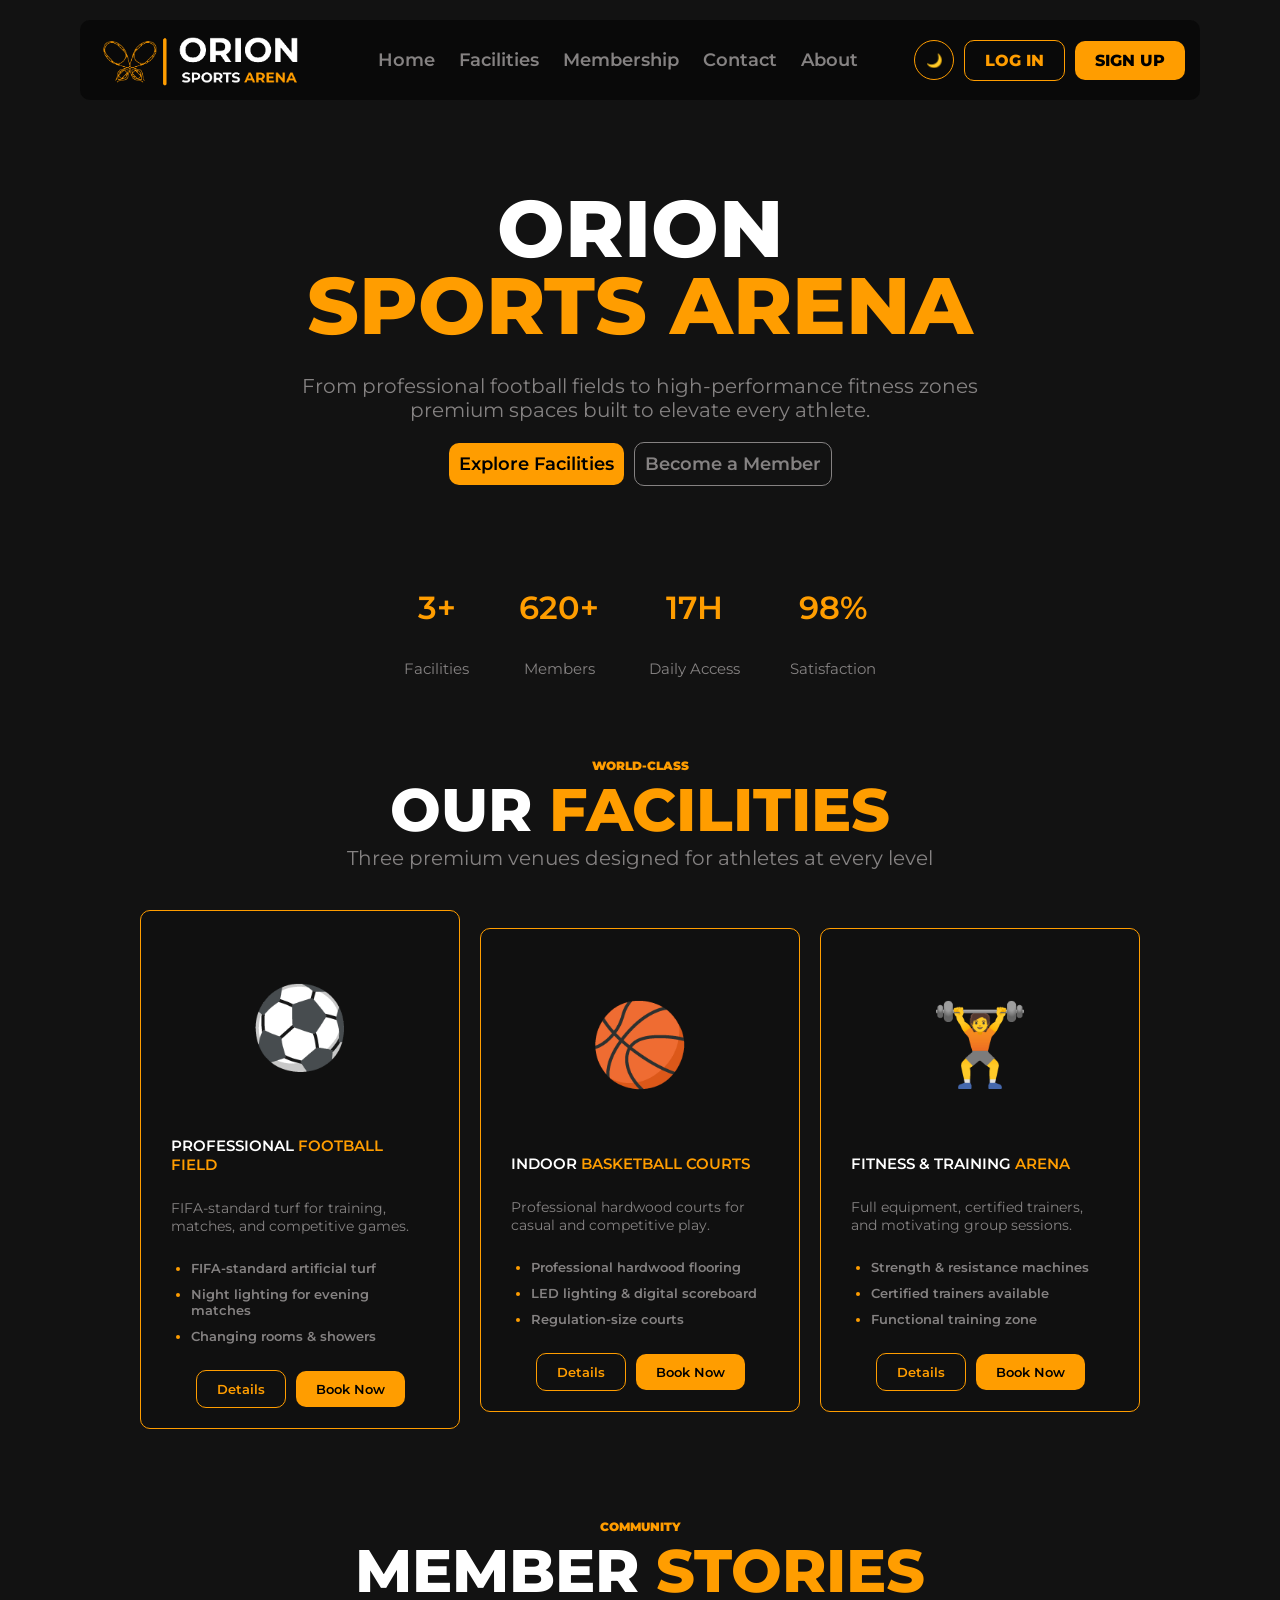
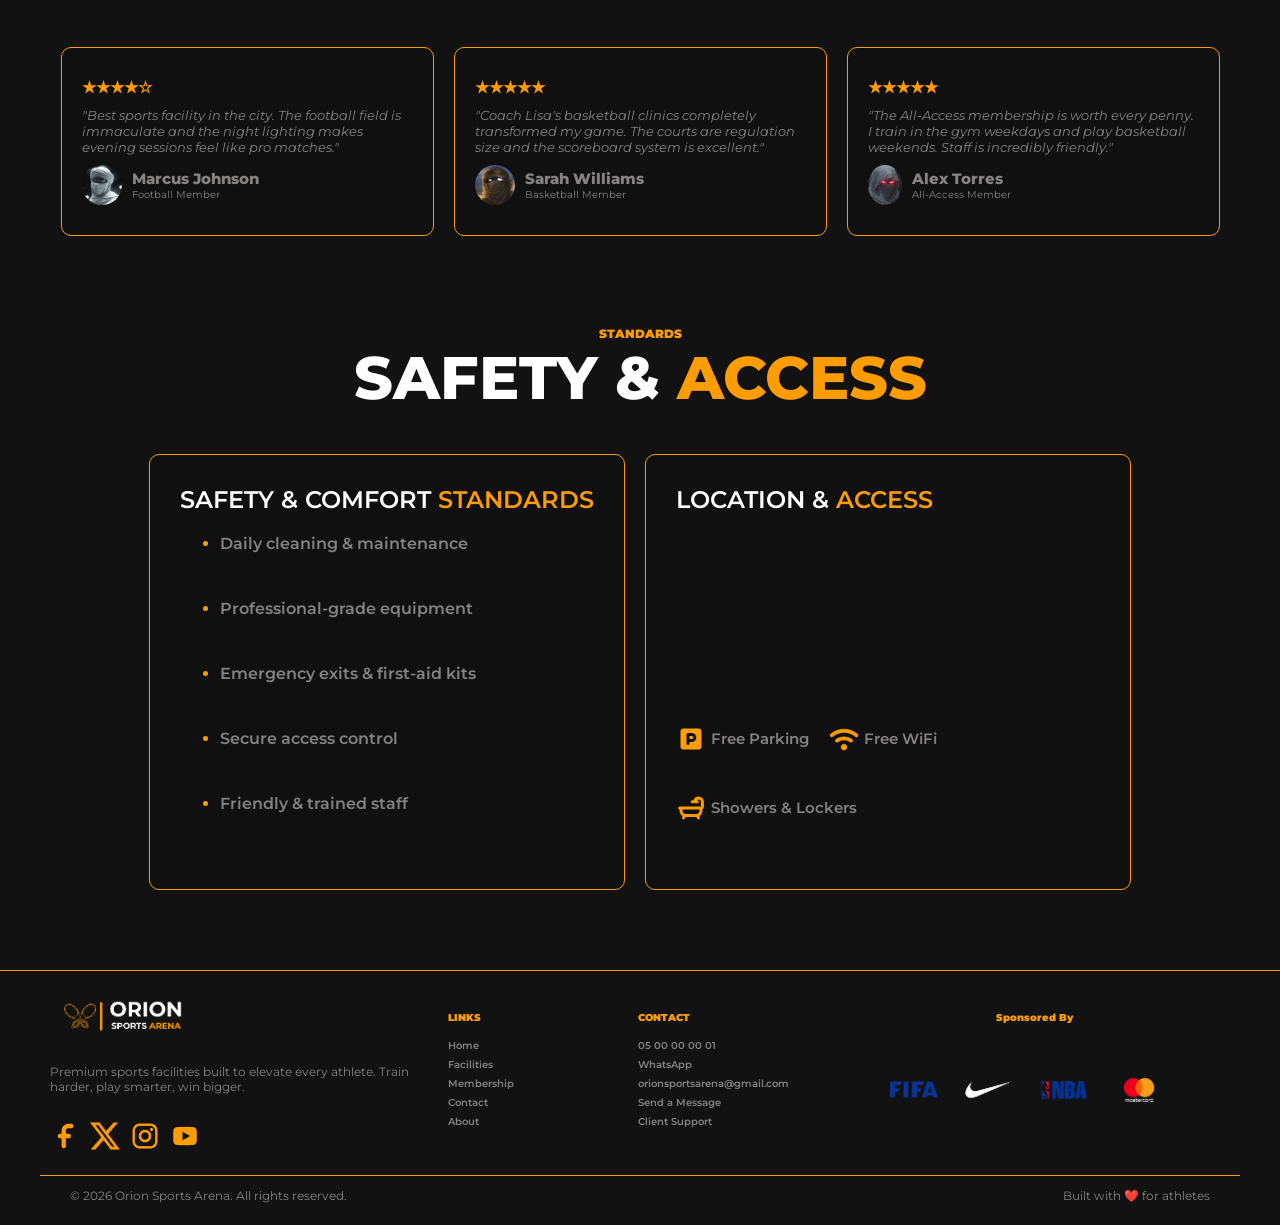
==== commit 3b96815c: "Add files via upload" ====
--- a/index.html
+++ b/index.html
@@ -1,2404 +1,950 @@
-<!DOCTYPE html>
-<html lang="en" data-theme="dark">
-<head>
-<meta charset="UTF-8">
-<meta name="viewport" content="width=device-width, initial-scale=1.0">
-<title>ORION Sports Arena</title>
-<link href="https://fonts.googleapis.com/css2?family=Bebas+Neue&family=Rajdhani:wght@400;500;600;700&family=DM+Sans:ital,wght@0,300;0,400;0,500;1,300&display=swap" rel="stylesheet">
-<style>
-
-/* ── TOKENS ── */
-:root{
-  --gold:#F5A623;--gold-d:#C97D0E;--gold-l:#FFD166;--gf:rgba(245,166,35,.08);
-  --bg:#080808;--bg2:#0E0E0E;--bg3:#161616;--card:#111;--card2:#161616;
-  --b:rgba(245,166,35,.12);--b2:rgba(255,255,255,.06);
-  --t:#F0F0F0;--t2:#999;--t3:#555;
-  --green:#22C55E;--red:#EF4444;
-  --sh:0 24px 80px rgba(0,0,0,.7);--glow:0 0 40px rgba(245,166,35,.25);
-  --r:14px;--rs:8px;--tr:all .3s cubic-bezier(.4,0,.2,1);--nh:66px;
-}
-[data-theme=light]{
-  --bg:#F3F2EE;--bg2:#ECEAE4;--bg3:#E2E0D8;--card:#fff;--card2:#F8F7F3;
-  --b:rgba(160,110,0,.15);--b2:rgba(0,0,0,.06);
-  --t:#141414;--t2:#555;--t3:#AAA;
-  --sh:0 24px 80px rgba(0,0,0,.1);--glow:0 0 40px rgba(245,166,35,.18);
-}
-/* ── RESET ── */
-*{margin:0;padding:0;box-sizing:border-box;}
-html{scroll-behavior:smooth;}
-body{font-family:'DM Sans',sans-serif;background:var(--bg);color:var(--t);overflow-x:hidden;transition:background .4s,color .4s;}
-button{cursor:pointer;font-family:inherit;}
-a{text-decoration:none;color:inherit;}
-input,textarea,select{font-family:inherit;}
-::-webkit-scrollbar{width:4px;}
-::-webkit-scrollbar-thumb{background:var(--gold-d);border-radius:10px;}
-/* noise */
-body::after{content:'';position:fixed;inset:0;pointer-events:none;z-index:9999;opacity:.4;
-  background:url("data:image/svg+xml,%3Csvg xmlns='http://www.w3.org/2000/svg'%3E%3Cfilter id='n'%3E%3CfeTurbulence type='fractalNoise' baseFrequency='.85' numOctaves='4' stitchTiles='stitch'/%3E%3C/filter%3E%3Crect width='100%25' height='100%25' filter='url(%23n)' opacity='.03'/%3E%3C/svg%3E");}
-
-/* ── NAV ── */
-#nav{
-  position:fixed;top:0;left:0;right:0;z-index:1000;height:var(--nh);
-  display:flex;align-items:center;justify-content:space-between;
-  padding:0 clamp(16px,4vw,64px);
-  background:rgba(8,8,8,.85);backdrop-filter:blur(24px);
-  border-bottom:1px solid var(--b);transition:var(--tr);
-}
-[data-theme=light] #nav{background:rgba(243,242,238,.9);}
-.logo{display:flex;align-items:center;gap:10px;cursor:pointer;user-select:none;}
-.logo-icon{width:40px;height:40px;background:linear-gradient(135deg,var(--gold),var(--gold-d));border-radius:10px;display:flex;align-items:center;justify-content:center;font-size:1.3rem;box-shadow:0 4px 16px rgba(245,166,35,.35);flex-shrink:0;}
-.logo-name{font-family:'Bebas Neue';font-size:1.4rem;letter-spacing:3px;line-height:1;}
-.logo-name span{color:var(--gold);}
-.logo-sub{font-size:.5rem;letter-spacing:3px;color:var(--t3);text-transform:uppercase;}
-.nav-links{display:flex;align-items:center;gap:4px;list-style:none;}
-.nav-links a{padding:7px 13px;border-radius:6px;font-size:.82rem;font-weight:600;letter-spacing:.5px;color:var(--t2);transition:var(--tr);cursor:pointer;font-family:'Rajdhani';text-transform:uppercase;}
-.nav-links a:hover,.nav-links a.act{color:var(--gold);background:var(--gf);}
-.nav-r{display:flex;align-items:center;gap:8px;}
-.btn-theme{width:38px;height:38px;border-radius:50%;border:1px solid var(--b2);background:transparent;color:var(--t2);font-size:1rem;display:flex;align-items:center;justify-content:center;transition:var(--tr);}
-.btn-theme:hover{border-color:var(--gold);color:var(--gold);transform:rotate(25deg);}
-.btn-signup{padding:9px 20px;border-radius:8px;background:linear-gradient(135deg,var(--gold),var(--gold-d));color:#000;font-family:'Rajdhani';font-weight:700;font-size:.82rem;letter-spacing:1px;text-transform:uppercase;border:none;transition:var(--tr);}
-.btn-signup:hover{transform:translateY(-2px);box-shadow:0 8px 24px rgba(245,166,35,.4);}
-.btn-login{padding:9px 18px;border-radius:8px;background:transparent;border:1.5px solid rgba(245,166,35,.35);color:var(--gold);font-family:'Rajdhani';font-weight:700;font-size:.82rem;letter-spacing:1px;text-transform:uppercase;transition:var(--tr);}
-.btn-login:hover{background:rgba(245,166,35,.08);border-color:var(--gold);}
-.mob-login{margin-top:4px;padding:14px;border-radius:8px;text-align:center;background:transparent;border:1.5px solid rgba(245,166,35,.3);color:var(--gold);font-family:'Rajdhani';font-weight:700;font-size:1rem;letter-spacing:1px;cursor:pointer;transition:var(--tr);}
-.mob-login:hover{background:rgba(245,166,35,.08);}
-/* hamburger */
-.hbg{display:none;flex-direction:column;gap:5px;background:none;border:none;padding:6px;cursor:pointer;}
-.hbg span{display:block;width:24px;height:2px;background:var(--t2);border-radius:2px;transition:var(--tr);}
-.hbg.open span:nth-child(1){transform:rotate(45deg) translate(5px,5px);}
-.hbg.open span:nth-child(2){opacity:0;}
-.hbg.open span:nth-child(3){transform:rotate(-45deg) translate(5px,-5px);}
-/* mobile menu */
-#mob-menu{
-  position:fixed;top:var(--nh);left:0;right:0;z-index:999;
-  background:var(--bg2);border-bottom:1px solid var(--b);
-  padding:16px clamp(16px,4vw,64px) 20px;
-  display:flex;flex-direction:column;gap:4px;
-  opacity:0;transform:translateY(-8px);pointer-events:none;transition:var(--tr);
-}
-#mob-menu.open{opacity:1;transform:none;pointer-events:all;}
-#mob-menu a{padding:13px 16px;border-radius:8px;font-family:'Rajdhani';font-weight:600;text-transform:uppercase;font-size:.92rem;color:var(--t2);border-bottom:1px solid var(--b);cursor:pointer;transition:var(--tr);}
-#mob-menu a:hover{color:var(--gold);background:var(--gf);}
-#mob-menu .mob-cta{margin-top:10px;padding:14px;border-radius:8px;text-align:center;background:linear-gradient(135deg,var(--gold),var(--gold-d));color:#000;font-family:'Rajdhani';font-weight:700;font-size:1rem;letter-spacing:1px;border:none;}
-
-/* ── TICKER ── */
-.ticker{
-  position:fixed;top:var(--nh);left:0;right:0;z-index:990;
-  background:var(--bg2);border-bottom:1px solid var(--b);
-  padding:8px 0;overflow:hidden;
-}
-.ticker-track{display:flex;gap:56px;animation:tick 30s linear infinite;white-space:nowrap;}
-.ticker-track:hover{animation-play-state:paused;}
-.tick-item{display:flex;align-items:center;gap:9px;font-size:.77rem;color:var(--t2);}
-.tick-dot{width:5px;height:5px;background:var(--gold);border-radius:50%;flex-shrink:0;}
-.tick-badge{background:var(--gold);color:#000;font-size:.6rem;font-weight:700;letter-spacing:1px;text-transform:uppercase;padding:2px 8px;border-radius:3px;}
-@keyframes tick{0%{transform:translateX(0);}100%{transform:translateX(-50%);}}
-
-/* ── PAGES ── */
-.page{display:none;min-height:100vh;}
-.page.on{display:block;}
-
-/* ── HERO ── */
-.hero{
-  min-height:100vh;display:flex;align-items:center;justify-content:center;
-  position:relative;overflow:hidden;
-  background:radial-gradient(ellipse 70% 60% at 55% 50%,rgba(245,166,35,.07),transparent 65%),var(--bg);
-}
-.hero-grid{position:absolute;inset:0;background-image:linear-gradient(rgba(245,166,35,.04) 1px,transparent 1px),linear-gradient(90deg,rgba(245,166,35,.04) 1px,transparent 1px);background-size:80px 80px;mask-image:radial-gradient(ellipse 80% 80% at 50% 50%,black 20%,transparent 80%);pointer-events:none;}
-.orb{position:absolute;border-radius:50%;filter:blur(80px);opacity:.12;animation:orbF 12s ease-in-out infinite;pointer-events:none;}
-.orb1{width:420px;height:420px;background:var(--gold);top:-120px;right:-80px;}
-.orb2{width:320px;height:320px;background:#FF6B00;bottom:-80px;left:-60px;animation-delay:-5s;}
-@keyframes orbF{0%,100%{transform:translateY(0) scale(1);}50%{transform:translateY(-40px) scale(1.06);}}
-#ptcls{position:absolute;inset:0;overflow:hidden;pointer-events:none;}
-.ptcl{position:absolute;border-radius:50%;background:var(--gold);animation:pfloat linear infinite;opacity:0;}
-@keyframes pfloat{0%{transform:translateY(100vh);opacity:0;}10%{opacity:.5;}90%{opacity:.2;}100%{transform:translateY(-10vh);opacity:0;}}
-.hero-inner{
-  position:relative;z-index:2;text-align:center;
-  padding:40px clamp(16px,5%,60px);max-width:1000px;
-  animation:fadeUp .9s ease both;
-}
-@keyframes fadeUp{from{opacity:0;transform:translateY(28px);}to{opacity:1;transform:none;}}
-.hero-pill{display:inline-flex;align-items:center;gap:8px;background:rgba(245,166,35,.1);border:1px solid rgba(245,166,35,.25);padding:6px 18px;border-radius:100px;font-size:.7rem;letter-spacing:3px;text-transform:uppercase;color:var(--gold);margin-bottom:26px;animation:fadeUp .9s .1s ease both;}
-.pdot{width:7px;height:7px;background:var(--gold);border-radius:50%;animation:pulse 2s infinite;}
-@keyframes pulse{0%,100%{transform:scale(1);}50%{transform:scale(1.6);opacity:.5;}}
-.hero h1{font-family:'Bebas Neue';font-size:clamp(4rem,12vw,10rem);line-height:.9;letter-spacing:.04em;animation:fadeUp .9s .15s ease both;}
-.hero h1 em{color:var(--gold);font-style:normal;display:block;}
-.hero-sub{font-size:clamp(.9rem,2vw,1.1rem);color:var(--t2);max-width:560px;margin:18px auto 34px;animation:fadeUp .9s .25s ease both;font-weight:300;}
-.hero-btns{display:flex;gap:12px;justify-content:center;flex-wrap:wrap;animation:fadeUp .9s .35s ease both;}
-.hero-stats{display:flex;gap:clamp(20px,5vw,72px);justify-content:center;margin-top:54px;animation:fadeUp .9s .45s ease both;flex-wrap:wrap;}
-.sn{font-family:'Bebas Neue';font-size:clamp(2rem,4.5vw,3rem);color:var(--gold);line-height:1;}
-.sl{font-size:.68rem;text-transform:uppercase;letter-spacing:2px;color:var(--t3);}
-.scroll-hint{position:absolute;bottom:22px;left:50%;transform:translateX(-50%);display:flex;flex-direction:column;align-items:center;gap:6px;color:var(--t3);font-size:.6rem;letter-spacing:3px;text-transform:uppercase;animation:sh 2.5s ease infinite;}
-@keyframes sh{0%,100%{transform:translateX(-50%) translateY(0);}50%{transform:translateX(-50%) translateY(8px);}}
-.sline{width:1px;height:32px;background:linear-gradient(var(--gold),transparent);}
-
-/* ── SHARED SECTION ── */
-section{padding:clamp(50px,7vw,110px) clamp(16px,5%,80px);}
-.stag{display:inline-block;font-size:.7rem;letter-spacing:4px;text-transform:uppercase;color:var(--gold);font-family:'Rajdhani';font-weight:700;margin-bottom:10px;}
-.stitle{font-family:'Bebas Neue';font-size:clamp(2rem,5vw,3.8rem);letter-spacing:.06em;margin-bottom:12px;}
-.stitle em{color:var(--gold);font-style:normal;}
-.ssub{color:var(--t2);max-width:520px;font-size:.95rem;line-height:1.7;}
-.shdr{text-align:center;margin-bottom:50px;}
-.shdr .ssub{margin:0 auto;}
-
-/* ── REVEAL ── */
-.rv{opacity:0;transform:translateY(26px);transition:opacity .65s ease,transform .65s ease;}
-.rv.vis{opacity:1;transform:none;}
-.rvL{opacity:0;transform:translateX(-26px);transition:opacity .65s ease,transform .65s ease;}
-.rvL.vis{opacity:1;transform:none;}
-.rvR{opacity:0;transform:translateX(26px);transition:opacity .65s ease,transform .65s ease;}
-.rvR.vis{opacity:1;transform:none;}
-.d1{transition-delay:.1s!important;}.d2{transition-delay:.2s!important;}.d3{transition-delay:.3s!important;}.d4{transition-delay:.4s!important;}
-
-/* ── BUTTONS ── */
-.bp{padding:13px 34px;border-radius:9px;background:linear-gradient(135deg,var(--gold),var(--gold-d));color:#000;font-family:'Rajdhani';font-weight:700;font-size:.92rem;letter-spacing:1.5px;text-transform:uppercase;border:none;transition:var(--tr);}
-.bp:hover{transform:translateY(-3px);box-shadow:0 12px 32px rgba(245,166,35,.45);}
-.bs{padding:13px 34px;border-radius:9px;background:transparent;border:1.5px solid var(--b2);color:var(--t2);font-family:'Rajdhani';font-weight:700;font-size:.92rem;letter-spacing:1.5px;text-transform:uppercase;transition:var(--tr);}
-.bs:hover{border-color:var(--gold);color:var(--gold);transform:translateY(-3px);}
-.bsm{padding:9px 19px;border-radius:7px;font-family:'Rajdhani';font-weight:700;font-size:.8rem;letter-spacing:1px;text-transform:uppercase;border:none;transition:var(--tr);}
-.bsm-o{background:transparent;color:var(--t2);border:1px solid var(--b2);}
-.bsm-o:hover{border-color:var(--gold);color:var(--gold);}
-.bsm-g{background:linear-gradient(135deg,var(--gold),var(--gold-d));color:#000;}
-.bsm-g:hover{transform:translateY(-2px);box-shadow:0 6px 18px rgba(245,166,35,.35);}
-
-/* ── LIVE AVAIL ── */
-.avail-grid{display:grid;grid-template-columns:repeat(auto-fit,minmax(200px,1fr));gap:16px;max-width:960px;margin:0 auto;}
-.acard{background:var(--card);border:1px solid var(--b);border-radius:var(--r);padding:24px;text-align:center;transition:var(--tr);}
-.acard:hover{transform:translateY(-5px);border-color:rgba(245,166,35,.28);}
-.acard-icon{font-size:2.2rem;margin-bottom:8px;}
-.acard-name{font-family:'Bebas Neue';font-size:1.2rem;letter-spacing:2px;margin-bottom:12px;}
-.cap-wrap{position:relative;width:84px;height:84px;margin:0 auto 10px;}
-.cap-svg{transform:rotate(-90deg);}
-.cap-bg{fill:none;stroke:var(--bg3);stroke-width:8;}
-.cap-fg{fill:none;stroke-width:8;stroke-linecap:round;transition:stroke-dashoffset 1.6s ease;}
-.cap-val{position:absolute;inset:0;display:flex;align-items:center;justify-content:center;font-family:'Bebas Neue';font-size:1.2rem;color:var(--gold);}
-.ast{font-size:.76rem;font-weight:600;letter-spacing:1px;text-transform:uppercase;}
-.ast-o{color:var(--green);}.ast-m{color:var(--gold);}.ast-b{color:var(--red);}
-.asp{font-size:.73rem;color:var(--t3);margin-top:3px;}
-
-/* ── FAC CARDS ── */
-.fac-grid{display:grid;grid-template-columns:repeat(auto-fit,minmax(300px,1fr));gap:20px;max-width:1200px;margin:0 auto;}
-.fcard{background:var(--card);border:1px solid var(--b);border-radius:var(--r);overflow:hidden;transition:var(--tr);}
-.fcard:hover{transform:translateY(-7px);box-shadow:var(--sh);border-color:rgba(245,166,35,.28);}
-.fimg{height:200px;display:flex;align-items:center;justify-content:center;font-size:5rem;background:linear-gradient(135deg,var(--bg3),var(--bg2));position:relative;}
-.fbadge{position:absolute;top:13px;right:13px;font-size:.62rem;font-weight:700;letter-spacing:1.5px;text-transform:uppercase;padding:4px 12px;border-radius:100px;}
-.fb-open{background:var(--green);color:#fff;}.fb-mod{background:var(--gold);color:#000;}.fb-busy{background:var(--red);color:#fff;}
-.fbody{padding:22px;}
-.fbody h3{font-family:'Bebas Neue';font-size:1.5rem;letter-spacing:2px;margin-bottom:8px;}
-.fbody h3 em{color:var(--gold);font-style:normal;}
-.fbody p{color:var(--t2);font-size:.87rem;line-height:1.6;margin-bottom:14px;}
-.avbar-lbl{font-size:.68rem;color:var(--t3);display:flex;justify-content:space-between;margin-bottom:3px;}
-.avbar{height:5px;background:var(--bg3);border-radius:10px;overflow:hidden;margin-bottom:13px;}
-.avbar-fill{height:100%;border-radius:10px;transition:width 1.2s ease;}
-.ffeats{list-style:none;margin-bottom:14px;}
-.ffeats li{font-size:.84rem;color:var(--t2);padding:3px 0;display:flex;align-items:center;gap:7px;}
-.ffeats li::before{content:'▸';color:var(--gold);font-size:.7rem;}
-.fbtns{display:flex;gap:7px;flex-wrap:wrap;}
-
-/* ── BIG FAC (facilities page) ── */
-.bfac{background:var(--card);border:1px solid var(--b);border-radius:var(--r);overflow:hidden;margin-bottom:22px;display:grid;grid-template-columns:1fr 1fr;}
-.bfac-img{min-height:280px;display:flex;align-items:center;justify-content:center;font-size:7rem;background:linear-gradient(135deg,var(--bg3),var(--bg2));position:relative;}
-.bfac-body{padding:clamp(20px,4%,40px);}
-.bfac-body h3{font-family:'Bebas Neue';font-size:1.9rem;letter-spacing:2px;margin-bottom:10px;}
-.bfac-body h3 em{color:var(--gold);font-style:normal;}
-.bfac-body p{color:var(--t2);font-size:.9rem;line-height:1.7;margin-bottom:18px;}
-.two-cols{display:grid;grid-template-columns:1fr 1fr;gap:16px;margin-bottom:18px;}
-.list-ttl{font-size:.68rem;letter-spacing:2px;text-transform:uppercase;color:var(--gold);font-family:'Rajdhani';font-weight:700;margin-bottom:8px;}
-
-/* ── PLAN CARDS ── */
-.plans-grid{display:grid;grid-template-columns:repeat(auto-fit,minmax(250px,1fr));gap:20px;max-width:1000px;margin:0 auto 54px;}
-.pcard{background:var(--card);border:1px solid var(--b);border-radius:var(--r);padding:32px 24px;text-align:center;position:relative;transition:var(--tr);}
-.pcard:hover{transform:translateY(-7px);box-shadow:var(--sh);}
-.pcard.feat{border-color:var(--gold);background:linear-gradient(160deg,rgba(245,166,35,.08),var(--card));}
-.ptop{position:absolute;top:-12px;left:50%;transform:translateX(-50%);background:var(--gold);color:#000;font-size:.62rem;font-weight:700;letter-spacing:2px;text-transform:uppercase;padding:4px 16px;border-radius:100px;white-space:nowrap;}
-.picon{font-size:2.6rem;margin-bottom:12px;}
-.pname{font-family:'Bebas Neue';font-size:1.55rem;letter-spacing:2px;margin-bottom:4px;}
-.pname em{color:var(--gold);font-style:normal;}
-.pprice{font-family:'Bebas Neue';font-size:3.2rem;color:var(--gold);line-height:1;margin:12px 0 6px;}
-.pprice sup{font-size:1.3rem;vertical-align:super;}
-.pprice sub{font-size:.88rem;color:var(--t3);}
-.pfeats{list-style:none;margin:16px 0 22px;text-align:left;}
-.pfeats li{display:flex;align-items:flex-start;gap:8px;padding:7px 0;border-bottom:1px solid var(--b);font-size:.88rem;color:var(--t2);}
-.pfeats li:last-child{border:none;}
-.pfeats li::before{content:'✓';color:var(--gold);font-weight:700;flex-shrink:0;}
-
-/* ── TESTIMONIALS ── */
-.ttrack-wrap{overflow:hidden;}
-.ttrack{display:flex;gap:18px;transition:transform .5s ease;}
-.tcard{flex:0 0 calc(33.333% - 12px);background:var(--card);border:1px solid var(--b);border-radius:var(--r);padding:26px;}
-.tstars{color:var(--gold);font-size:.85rem;margin-bottom:10px;letter-spacing:2px;}
-.ttext{color:var(--t2);font-size:.87rem;line-height:1.7;margin-bottom:14px;font-style:italic;}
-.tauthor{display:flex;align-items:center;gap:10px;}
-.tavatar{width:38px;height:38px;border-radius:50%;background:var(--bg3);display:flex;align-items:center;justify-content:center;font-size:1rem;flex-shrink:0;}
-.tname{font-weight:600;font-size:.86rem;}
-.trole{font-size:.74rem;color:var(--t3);}
-.sdots{display:flex;gap:7px;justify-content:center;margin-top:20px;}
-.dot{width:8px;height:8px;border-radius:50%;background:var(--b2);cursor:pointer;transition:var(--tr);}
-.dot.act{background:var(--gold);width:24px;border-radius:100px;}
-
-/* ── BENEFITS ── */
-.ben-grid{display:grid;grid-template-columns:repeat(auto-fit,minmax(200px,1fr));gap:18px;max-width:1000px;margin:0 auto;}
-.bcard{background:var(--card);border:1px solid var(--b);border-radius:var(--r);padding:26px 20px;text-align:center;transition:var(--tr);}
-.bcard:hover{transform:translateY(-5px);border-color:rgba(245,166,35,.3);}
-.bicon{font-size:2rem;margin-bottom:11px;}
-.bcard h4{font-family:'Rajdhani';font-weight:700;font-size:1rem;margin-bottom:5px;}
-.bcard p{color:var(--t2);font-size:.83rem;line-height:1.6;}
-
-/* ── TABLE ── */
-.twrap{background:var(--card);border:1px solid var(--b);border-radius:var(--r);overflow:hidden;max-width:900px;margin:0 auto;overflow-x:auto;}
-table{width:100%;border-collapse:collapse;}
-thead{background:rgba(245,166,35,.08);}
-th{padding:14px 16px;text-align:left;font-size:.68rem;letter-spacing:2px;text-transform:uppercase;color:var(--gold);font-family:'Rajdhani';font-weight:700;}
-td{padding:14px 16px;color:var(--t2);font-size:.88rem;border-top:1px solid var(--b);}
-tr:hover td{background:rgba(245,166,35,.02);}
-.tdg{color:var(--gold);font-weight:600;}
-.chk{color:var(--green);}.xmk{color:var(--red);}
-
-/* ── CONTACT ── */
-.cgrid{display:grid;grid-template-columns:1fr 1fr;gap:24px;max-width:1040px;margin:0 auto;}
-.fcard2,.icard{background:var(--card);border:1px solid var(--b);border-radius:var(--r);padding:clamp(20px,4%,38px);}
-.fcard2 h3,.icard h3{font-family:'Bebas Neue';font-size:1.6rem;letter-spacing:2px;margin-bottom:18px;}
-.fcard2 h3 em,.icard h3 em{color:var(--gold);font-style:normal;}
-.fg{margin-bottom:15px;}
-.fg label{display:block;font-size:.68rem;letter-spacing:2px;text-transform:uppercase;color:var(--gold);font-family:'Rajdhani';font-weight:700;margin-bottom:6px;}
-.fg input,.fg textarea,.fg select{width:100%;padding:11px 14px;background:var(--bg2);border:1px solid var(--b);border-radius:var(--rs);color:var(--t);font-size:.91rem;outline:none;transition:border-color .25s;}
-.fg input:focus,.fg textarea:focus,.fg select:focus{border-color:var(--gold);box-shadow:0 0 0 3px rgba(245,166,35,.08);}
-.fg textarea{resize:vertical;min-height:100px;}
-.fg select{appearance:none;background-image:url("data:image/svg+xml,%3Csvg xmlns='http://www.w3.org/2000/svg' width='12' height='8'%3E%3Cpath d='M1 1l5 5 5-5' stroke='%23F5A623' stroke-width='1.5' fill='none'/%3E%3C/svg%3E");background-repeat:no-repeat;background-position:right 14px center;}
-.iitem{display:flex;align-items:flex-start;gap:12px;padding:13px 0;border-bottom:1px solid var(--b);}
-.iitem:last-child{border:none;}
-.iico{width:38px;height:38px;border-radius:8px;background:rgba(245,166,35,.1);border:1px solid rgba(245,166,35,.18);display:flex;align-items:center;justify-content:center;font-size:1rem;flex-shrink:0;}
-.ilbl{font-size:.66rem;letter-spacing:1.5px;text-transform:uppercase;color:var(--gold);font-family:'Rajdhani';font-weight:700;margin-bottom:3px;}
-.ival{font-size:.89rem;color:var(--t2);}
-.ival strong{color:var(--gold);}
-.mapbox{margin-top:14px;height:180px;border-radius:var(--rs);background:linear-gradient(135deg,var(--bg2),var(--bg3));border:1px solid var(--b);display:flex;align-items:center;justify-content:center;flex-direction:column;gap:9px;}
-.mappin{width:34px;height:34px;background:var(--gold);border-radius:50% 50% 50% 0;transform:rotate(-45deg);display:flex;align-items:center;justify-content:center;box-shadow:0 4px 14px rgba(245,166,35,.5);animation:mb 2s ease infinite;}
-@keyframes mb{0%,100%{transform:rotate(-45deg) translateY(0);}50%{transform:rotate(-45deg) translateY(-7px);}}
-.mappin::after{content:'⚡';transform:rotate(45deg);font-size:.82rem;}
-
-/* ── FAQ ── */
-.faq-list{max-width:760px;margin:0 auto;}
-.fitem{border:1px solid var(--b);border-radius:var(--rs);margin-bottom:8px;overflow:hidden;}
-.fq{padding:16px 20px;display:flex;justify-content:space-between;align-items:center;cursor:pointer;font-weight:600;font-size:.96rem;background:var(--card);user-select:none;gap:12px;}
-.farr{color:var(--gold);transition:transform .3s;font-size:.88rem;flex-shrink:0;}
-.fa{max-height:0;overflow:hidden;background:var(--bg2);color:var(--t2);font-size:.88rem;line-height:1.7;transition:max-height .4s ease,padding .3s;}
-.fitem.open .farr{transform:rotate(180deg);}
-.fitem.open .fa{max-height:200px;padding:16px 20px;}
-
-/* ── SAFETY ── */
-.sgrid{display:grid;grid-template-columns:1fr 1fr;gap:22px;max-width:1040px;margin:0 auto;}
-.scard{background:var(--card);border:1px solid var(--b);border-radius:var(--r);padding:28px;}
-.scard h3{font-family:'Bebas Neue';font-size:1.55rem;letter-spacing:2px;margin-bottom:14px;}
-.scard h3 em{color:var(--gold);font-style:normal;}
-.sitem{display:flex;align-items:flex-start;gap:9px;padding:9px 0;border-bottom:1px solid var(--b);color:var(--t2);font-size:.87rem;}
-.sitem:last-child{border:none;}
-.sitem::before{content:'◉';color:var(--gold);flex-shrink:0;}
-.abadges{display:flex;gap:8px;flex-wrap:wrap;margin-top:13px;}
-.abad{display:flex;align-items:center;gap:6px;background:rgba(245,166,35,.08);border:1px solid rgba(245,166,35,.18);padding:8px 12px;border-radius:8px;font-size:.82rem;color:var(--t2);}
-
-/* ── WORKOUT PLANNER ── */
-.planner-grid{display:grid;grid-template-columns:1fr 1fr;gap:22px;max-width:1040px;margin:0 auto;}
-.plcard{background:var(--card);border:1px solid var(--b);border-radius:var(--r);padding:24px;}
-.plcard h3{font-family:'Bebas Neue';font-size:1.4rem;letter-spacing:2px;margin-bottom:14px;}
-.plcard h3 em{color:var(--gold);font-style:normal;}
-.gBtn{padding:10px 13px;border-radius:8px;border:1.5px solid var(--b);background:transparent;color:var(--t2);font-family:'Rajdhani';font-weight:600;font-size:.82rem;text-align:left;transition:var(--tr);cursor:pointer;margin-bottom:7px;width:100%;}
-.gBtn:hover,.gBtn.sel{border-color:var(--gold);color:var(--gold);background:var(--gf);}
-.plan-out{background:var(--bg2);border:1px solid var(--b);border-radius:var(--rs);padding:14px;margin-top:14px;}
-.wday{display:flex;align-items:flex-start;gap:9px;padding:8px 0;border-bottom:1px solid var(--b);}
-.wday:last-child{border:none;}
-.wdlbl{background:var(--gold);color:#000;font-family:'Rajdhani';font-weight:700;font-size:.66rem;letter-spacing:1px;text-transform:uppercase;padding:3px 9px;border-radius:4px;flex-shrink:0;margin-top:1px;}
-.wdinfo{font-size:.84rem;color:var(--t2);line-height:1.5;}
-.wdinfo strong{color:var(--t);display:block;margin-bottom:1px;}
-
-/* ── TRACKER ── */
-.tracker-wrap{max-width:800px;margin:0 auto;}
-.trcard{background:var(--card);border:1px solid var(--b);border-radius:var(--r);padding:24px;margin-bottom:14px;}
-.tr-row{display:flex;align-items:center;gap:12px;margin-bottom:11px;flex-wrap:wrap;}
-.tr-lbl{font-size:.68rem;letter-spacing:2px;text-transform:uppercase;color:var(--gold);font-family:'Rajdhani';font-weight:700;min-width:106px;}
-.tr-bwrap{flex:1;background:var(--bg3);border-radius:10px;height:9px;overflow:hidden;min-width:100px;}
-.tr-bar{height:100%;background:linear-gradient(90deg,var(--gold),var(--gold-d));border-radius:10px;transition:width 1.2s ease;width:0;}
-.tr-val{font-family:'Bebas Neue';font-size:.95rem;color:var(--gold);min-width:42px;text-align:right;}
-.lbtns{display:flex;gap:7px;flex-wrap:wrap;margin-top:12px;}
-
-/* ── NUTRITION ── */
-.nutr-grid{display:grid;grid-template-columns:repeat(auto-fit,minmax(260px,1fr));gap:16px;max-width:1040px;margin:0 auto;}
-.ncard{background:var(--card);border:1px solid var(--b);border-radius:var(--r);padding:22px;cursor:pointer;transition:var(--tr);}
-.ncard:hover{transform:translateY(-5px);border-color:rgba(245,166,35,.3);}
-.ncard h4{font-family:'Rajdhani';font-weight:700;font-size:1rem;margin-bottom:6px;}
-.ncard p{color:var(--t2);font-size:.83rem;line-height:1.6;}
-.nmore{color:var(--gold);font-size:.79rem;font-family:'Rajdhani';font-weight:700;margin-top:8px;}
-
-/* ── MODALS ── */
-.moverlay{display:none;position:fixed;inset:0;background:rgba(0,0,0,.85);z-index:5000;align-items:center;justify-content:center;padding:14px;}
-.moverlay.open{display:flex;}
-.mbox{background:var(--card);border:1px solid rgba(245,166,35,.3);border-radius:var(--r);padding:clamp(20px,4%,40px);max-width:480px;width:100%;position:relative;animation:mIn .3s ease;max-height:92vh;overflow-y:auto;}
-@keyframes mIn{from{opacity:0;transform:translateY(16px) scale(.97);}to{opacity:1;transform:none;}}
-.mclose{position:absolute;top:12px;right:14px;background:none;border:none;color:var(--t2);font-size:1.4rem;cursor:pointer;transition:color .2s;line-height:1;}
-.mclose:hover{color:var(--gold);}
-.mtitle{font-family:'Bebas Neue';font-size:1.85rem;letter-spacing:2px;margin-bottom:4px;}
-.mtitle em{color:var(--gold);font-style:normal;}
-.msub{color:var(--t2);font-size:.86rem;margin-bottom:20px;}
-
-/* ── AI PANEL ── */
-.ai-fab{position:fixed;bottom:24px;right:24px;z-index:2000;width:56px;height:56px;border-radius:50%;background:linear-gradient(135deg,var(--gold),var(--gold-d));border:none;display:flex;align-items:center;justify-content:center;font-size:1.35rem;box-shadow:0 8px 28px rgba(245,166,35,.5);transition:var(--tr);animation:fabPop .8s 1.2s ease both;}
-@keyframes fabPop{from{opacity:0;transform:scale(0);}to{opacity:1;transform:scale(1);}}
-.ai-fab:hover{transform:scale(1.1);}
-.ai-notif{position:absolute;top:-3px;right:-3px;width:17px;height:17px;background:var(--red);border-radius:50%;border:2px solid var(--bg);font-size:.58rem;color:#fff;font-weight:700;display:flex;align-items:center;justify-content:center;}
-.ai-panel{position:fixed;bottom:92px;right:24px;z-index:2000;width:clamp(280px,90vw,380px);max-height:530px;background:var(--card);border:1px solid rgba(245,166,35,.25);border-radius:16px;overflow:hidden;box-shadow:0 24px 80px rgba(0,0,0,.6);display:none;flex-direction:column;}
-.ai-panel.open{display:flex;animation:mIn .3s ease;}
-.ai-hdr{padding:13px 16px;background:linear-gradient(135deg,rgba(245,166,35,.12),rgba(245,166,35,.03));border-bottom:1px solid var(--b);display:flex;justify-content:space-between;align-items:center;}
-.ai-hdr h4{font-family:'Bebas Neue';letter-spacing:2px;font-size:1.1rem;}
-.ai-hdr h4 em{color:var(--gold);font-style:normal;}
-.ai-online{display:flex;align-items:center;gap:6px;font-size:.7rem;color:var(--t3);}
-.ai-dot-g{width:6px;height:6px;background:var(--green);border-radius:50%;animation:pulse 2s infinite;}
-.ai-xbtn{background:none;border:none;color:var(--t2);font-size:1.1rem;cursor:pointer;transition:color .2s;}
-.ai-xbtn:hover{color:var(--gold);}
-.ai-msgs{flex:1;overflow-y:auto;padding:12px;display:flex;flex-direction:column;gap:9px;min-height:160px;}
-.ai-msgs::-webkit-scrollbar{width:3px;}
-.ai-msgs::-webkit-scrollbar-thumb{background:var(--gold-d);}
-.amsg{max-width:82%;padding:9px 12px;border-radius:10px;font-size:.84rem;line-height:1.5;animation:mIn .25s ease;}
-.amsg.bot{background:rgba(245,166,35,.09);border:1px solid rgba(245,166,35,.18);color:var(--t);border-radius:4px 10px 10px 10px;align-self:flex-start;}
-.amsg.usr{background:linear-gradient(135deg,var(--gold),var(--gold-d));color:#000;font-weight:600;border-radius:10px 4px 10px 10px;align-self:flex-end;}
-.dots span{display:inline-block;width:5px;height:5px;background:var(--gold);border-radius:50%;margin:0 2px;animation:td 1.4s infinite;}
-.dots span:nth-child(2){animation-delay:.2s;}.dots span:nth-child(3){animation-delay:.4s;}
-@keyframes td{0%,80%,100%{transform:scale(.6);}40%{transform:scale(1);}}
-.ai-quick{padding:7px 12px 0;display:flex;flex-wrap:wrap;gap:5px;}
-.qbtn{padding:5px 10px;border-radius:100px;font-size:.7rem;background:rgba(245,166,35,.08);border:1px solid rgba(245,166,35,.18);color:var(--gold);cursor:pointer;font-family:'Rajdhani';font-weight:600;transition:var(--tr);}
-.qbtn:hover{background:rgba(245,166,35,.18);}
-.ai-inp-row{padding:9px 12px;border-top:1px solid var(--b);display:flex;gap:7px;}
-.ai-inp-row input{flex:1;padding:9px 12px;background:var(--bg2);border:1px solid var(--b);border-radius:7px;color:var(--t);font-size:.87rem;outline:none;transition:border-color .2s;}
-.ai-inp-row input:focus{border-color:var(--gold);}
-.ai-sbtn{width:36px;height:36px;border-radius:7px;background:linear-gradient(135deg,var(--gold),var(--gold-d));border:none;font-size:.9rem;display:flex;align-items:center;justify-content:center;transition:var(--tr);}
-.ai-sbtn:hover{transform:scale(1.1);}
-
-/* ── TOAST ── */
-.toast{position:fixed;bottom:20px;left:50%;transform:translateX(-50%) translateY(12px);background:var(--card2);border:1px solid var(--gold);border-radius:9px;padding:10px 22px;color:var(--t);font-size:.87rem;font-weight:500;opacity:0;transition:all .3s;z-index:9998;white-space:nowrap;box-shadow:0 8px 28px rgba(0,0,0,.4);pointer-events:none;}
-.toast.show{opacity:1;transform:translateX(-50%) translateY(0);}
-#bkTop{position:fixed;bottom:24px;left:24px;z-index:999;width:40px;height:40px;border-radius:50%;background:var(--bg3);border:1px solid var(--b);color:var(--t2);font-size:.88rem;display:none;align-items:center;justify-content:center;transition:var(--tr);cursor:pointer;}
-#bkTop:hover{border-color:var(--gold);color:var(--gold);}
-#bkTop.vis{display:flex;}
-
-/* ── FOOTER ── */
-
-
-
-
-
-
-
-
-
-
-
-
-
-
-
-
-
-/* ── RESPONSIVE ── */
-@media(max-width:900px){
-  .nav-links{display:none;}
-  .hbg{display:flex;}
-  .tcard{flex:0 0 calc(50% - 9px);}
-  .bfac{grid-template-columns:1fr;}
-  .bfac .bfac-img{min-height:220px;}
-  .bfac .bfac-body[style*="order:1"]{order:2!important;}
-  .bfac .bfac-img[style*="order:2"]{order:1!important;}
-  .two-cols{grid-template-columns:1fr;}
-  
-  .sgrid{grid-template-columns:1fr;}
-  .planner-grid{grid-template-columns:1fr;}
-}
-@media(max-width:600px){
-  section{padding:44px 14px;}
-  .hero-btns{flex-direction:column;align-items:center;}
-  .bp,.bs{width:100%;max-width:300px;text-align:center;}
-  .ai-fab{bottom:14px;right:14px;}
-  .ai-panel{right:14px;bottom:82px;width:calc(100vw - 28px);}
-  .plans-grid{grid-template-columns:1fr;}
-  .pcard.feat{transform:none;}
-  .fac-grid{grid-template-columns:1fr;}
-  .cgrid{grid-template-columns:1fr;}
-  .tcard{flex:0 0 100%;}
-  
-  .avail-grid{grid-template-columns:repeat(auto-fit,minmax(160px,1fr));}
-}
-
-/* ── RESPONSIVE ENHANCEMENTS (all devices) ── */
-@media(max-width:480px){
-  :root{--nh:58px;}
-  .logo-name{font-size:1.15rem;}
-  .btn-login{display:none;}
-  .hero h1{font-size:clamp(3rem,16vw,5rem);}
-  .hero-stats{gap:14px;}
-  .sn{font-size:1.6rem;}
-  .stitle{font-size:clamp(1.5rem,7vw,2.4rem);}
-  .fac-grid,.plans-grid,.avail-grid,.ben-grid,.nutr-grid{grid-template-columns:1fr;}
-  .sgrid,.cgrid,.planner-grid{grid-template-columns:1fr;}
-  
-  .bfac{grid-template-columns:1fr!important;}
-  .bfac-img{min-height:160px!important;}
-  .two-cols{grid-template-columns:1fr!important;}
-  .tcard{flex:0 0 100%!important;}
-  .ai-panel{bottom:76px;right:10px;left:10px;width:auto!important;}
-  .ai-fab{bottom:16px;right:14px;}
-  .mbox{padding:18px 14px;}
-  .lbtns{flex-direction:column;}
-  .lbtns button{width:100%;}
-  .twrap{font-size:.75rem;}
-  th,td{padding:9px 7px;font-size:.76rem;}
-  .hero-btns{flex-direction:column;align-items:center;}
-  .bp,.bs{width:100%;max-width:290px;text-align:center;}
-}
-@media(max-width:360px){
-  section{padding:36px 10px;}
-  .bp,.bs{padding:11px 20px;font-size:.82rem;}
-  .form-card{padding:0;}
-}
-@media(max-width:600px){
-  .ticker{display:none;}
-  #page-home,#page-facilities,#page-membership,#page-tools,#page-contact{padding-top:calc(var(--nh) + 10px);}
-  
-  .inp-row{grid-template-columns:1fr;}
-}
-@media(min-width:601px) and (max-width:900px){
-  
-  .plans-grid{grid-template-columns:1fr 1fr;}
-  .fac-grid{grid-template-columns:1fr 1fr;}
-}
-.twrap{-webkit-overflow-scrolling:touch;}
-*{min-width:0;}
-
-/* ══════════════════════════════════════
-   SUBSCRIPTION PAGE STYLES
-══════════════════════════════════════ */
-.billing-toggle{width:52px;height:28px;background:var(--bg3);border:1.5px solid var(--b2);border-radius:100px;position:relative;cursor:pointer;transition:var(--tr);flex-shrink:0;}
-.billing-toggle.on{background:rgba(245,166,35,.2);border-color:var(--gold);}
-.bt-knob{position:absolute;top:3px;left:3px;width:18px;height:18px;border-radius:50%;background:var(--t3);transition:var(--tr);}
-.billing-toggle.on .bt-knob{left:27px;background:var(--gold);}
-.save-badge{background:rgba(34,197,94,.15);color:#22C55E;border:1px solid rgba(34,197,94,.3);font-size:.65rem;font-weight:700;letter-spacing:1px;text-transform:uppercase;padding:3px 9px;border-radius:100px;margin-left:5px;font-family:'Rajdhani';}
-.sport-plan-card{background:var(--card);border:1px solid var(--b);border-radius:var(--r);overflow:hidden;display:grid;grid-template-columns:1fr auto;position:relative;transition:var(--tr);max-width:1080px;margin:0 auto;}
-.sport-plan-card:hover{border-color:rgba(245,166,35,.22);box-shadow:0 20px 60px rgba(0,0,0,.4);}
-.spc-accent{position:absolute;top:0;left:0;width:4px;height:100%;border-radius:4px 0 0 4px;}
-.spc-left{padding:clamp(22px,3%,36px) clamp(22px,3%,36px) clamp(22px,3%,36px) clamp(26px,3.5%,40px);}
-.spc-right{padding:clamp(22px,3%,36px);display:flex;flex-direction:column;gap:14px;min-width:240px;border-left:1px solid var(--b);}
-.spc-sport-badge{display:inline-flex;align-items:center;gap:8px;border:1px solid;border-radius:8px;padding:7px 14px;margin-bottom:14px;}
-.spc-emoji{font-size:1.3rem;}
-.spc-sport-name{font-family:'Rajdhani';font-weight:700;font-size:.82rem;letter-spacing:2px;text-transform:uppercase;}
-.spc-title{font-family:'Bebas Neue';font-size:1.8rem;letter-spacing:2px;margin-bottom:10px;}
-.spc-title em{color:var(--gold);font-style:normal;}
-.spc-desc{color:var(--t2);font-size:.88rem;line-height:1.7;margin-bottom:18px;max-width:520px;}
-.spc-coach{display:flex;align-items:center;gap:10px;padding:12px 14px;background:var(--bg2);border:1px solid var(--b);border-radius:var(--rs);margin-bottom:18px;}
-.spc-coach-av{width:36px;height:36px;border-radius:50%;background:var(--bg3);display:flex;align-items:center;justify-content:center;font-size:1rem;flex-shrink:0;}
-.spc-coach-name{font-weight:600;font-size:.88rem;}
-.spc-coach-role{font-size:.76rem;color:var(--t3);}
-.spc-feats{display:grid;grid-template-columns:1fr 1fr;gap:7px 12px;}
-.spc-feat{display:flex;align-items:flex-start;gap:8px;font-size:.84rem;color:var(--t2);}
-.sfc-chk{width:20px;height:20px;border-radius:5px;display:flex;align-items:center;justify-content:center;font-size:.7rem;font-weight:700;flex-shrink:0;margin-top:1px;}
-.spc-price-box{background:var(--bg2);border:1.5px solid;border-radius:var(--r);padding:22px;text-align:center;}
-.spc-price-label{font-size:.66rem;letter-spacing:2px;text-transform:uppercase;color:var(--t3);font-family:'Rajdhani';font-weight:700;margin-bottom:6px;}
-.spc-price{font-family:'Bebas Neue';font-size:3.2rem;line-height:1;margin-bottom:4px;}
-.spc-price sup{font-size:1.3rem;vertical-align:super;}
-.spc-price sub{font-size:.85rem;color:var(--t3);}
-.spc-price-ann{font-size:.76rem;color:#22C55E;margin-bottom:6px;}
-.spc-trial{font-size:.74rem;color:var(--t3);margin-bottom:14px;}
-.spc-btn{width:100%;padding:12px;border-radius:var(--rs);border:none;color:#fff;font-family:'Rajdhani';font-weight:700;font-size:.85rem;letter-spacing:1px;text-transform:uppercase;transition:var(--tr);margin-bottom:8px;cursor:pointer;}
-.spc-btn:hover{transform:translateY(-2px);filter:brightness(1.1);box-shadow:0 8px 20px rgba(0,0,0,.3);}
-.spc-btn-ghost{width:100%;padding:11px;border-radius:var(--rs);border:1.5px solid;background:transparent;font-family:'Rajdhani';font-weight:700;font-size:.82rem;letter-spacing:1px;text-transform:uppercase;transition:var(--tr);cursor:pointer;}
-.spc-btn-ghost:hover{opacity:.75;}
-.spc-includes{border-top:1px solid var(--b);padding-top:14px;}
-.spc-inc-title{font-size:.63rem;letter-spacing:2px;text-transform:uppercase;color:var(--t3);font-family:'Rajdhani';font-weight:700;margin-bottom:8px;}
-.spc-inc-item{display:flex;align-items:center;gap:8px;font-size:.82rem;padding:4px 0;color:var(--t3);}
-.inc-y{color:var(--t);opacity:1!important;}
-.spc-inc-item span:first-child{font-size:1rem;}
-.allaccess-card{background:var(--card);border:1.5px solid rgba(245,166,35,.3);border-radius:var(--r);overflow:hidden;position:relative;max-width:1080px;margin:0 auto;}
-.aac-glow{position:absolute;inset:0;background:radial-gradient(ellipse 70% 50% at 50% 0%,rgba(245,166,35,.07),transparent 60%);pointer-events:none;}
-.aac-top{padding:clamp(22px,3%,36px) clamp(22px,3%,36px) 0;border-bottom:1px solid var(--b);}
-.aac-badge{display:inline-block;background:linear-gradient(135deg,var(--gold),var(--gold-d));color:#000;font-family:'Rajdhani';font-weight:700;font-size:.7rem;letter-spacing:2px;text-transform:uppercase;padding:6px 18px;border-radius:100px;margin-bottom:18px;}
-.aac-sports{display:flex;align-items:center;gap:10px;flex-wrap:wrap;padding-bottom:22px;}
-.aac-sport{display:flex;align-items:center;gap:8px;border:1px solid;border-radius:10px;padding:10px 16px;font-family:'Rajdhani';font-weight:700;font-size:.85rem;}
-.aac-sport span:first-child{font-size:1.2rem;}
-.aac-body{display:grid;grid-template-columns:1fr 360px;gap:0;}
-.aac-left{padding:clamp(22px,3%,36px);}
-.aac-title{font-family:'Bebas Neue';font-size:2.2rem;letter-spacing:2px;margin-bottom:12px;}
-.aac-title em{color:var(--gold);font-style:normal;}
-.aac-desc{color:var(--t2);font-size:.92rem;line-height:1.75;margin-bottom:24px;max-width:540px;}
-.aac-grid{display:grid;grid-template-columns:1fr 1fr;gap:20px;}
-.aac-sec-title{font-family:'Rajdhani';font-weight:700;font-size:.8rem;letter-spacing:1.5px;text-transform:uppercase;margin-bottom:10px;}
-.aac-feat{display:flex;align-items:flex-start;gap:7px;font-size:.83rem;color:var(--t2);padding:4px 0;border-bottom:1px solid var(--b3);}
-.aac-feat::before{content:'▸';color:var(--gold);flex-shrink:0;font-size:.7rem;margin-top:2px;}
-.aac-right{padding:clamp(22px,3%,36px);border-left:1px solid var(--b);}
-.aac-price-box{background:linear-gradient(160deg,rgba(245,166,35,.08),rgba(245,166,35,.03));border:1.5px solid rgba(245,166,35,.25);border-radius:var(--r);padding:22px;text-align:center;margin-bottom:14px;}
-.aac-savings-banner{background:rgba(34,197,94,.12);border:1px solid rgba(34,197,94,.25);color:#22C55E;font-size:.74rem;font-weight:600;padding:7px 12px;border-radius:7px;margin-bottom:14px;}
-.aac-price-lbl{font-size:.66rem;letter-spacing:2px;text-transform:uppercase;color:var(--t3);font-family:'Rajdhani';font-weight:700;margin-bottom:6px;}
-.aac-price{font-family:'Bebas Neue';font-size:3.8rem;color:var(--gold);line-height:1;margin-bottom:4px;}
-.aac-price sup{font-size:1.6rem;vertical-align:super;}
-.aac-price sub{font-size:.9rem;color:var(--t3);}
-.aac-price-compare{font-size:.78rem;color:var(--t3);margin-bottom:4px;}
-.aac-ann-note{font-size:.76rem;color:#22C55E;margin-bottom:4px;}
-.aac-trial-note{font-size:.78rem;color:var(--t3);margin-bottom:16px;}
-.aac-btn{width:100%;padding:14px;border-radius:var(--rs);border:none;background:linear-gradient(135deg,var(--gold),var(--gold-d));color:#000;font-family:'Rajdhani';font-weight:700;font-size:.95rem;letter-spacing:1.5px;text-transform:uppercase;transition:var(--tr);margin-bottom:10px;cursor:pointer;}
-.aac-btn:hover{transform:translateY(-2px);box-shadow:0 12px 32px rgba(245,166,35,.45);}
-.aac-guarantee{display:flex;align-items:center;gap:7px;font-size:.76rem;color:var(--t3);}
-.aac-compare-strip{background:var(--bg2);border:1px solid var(--b);border-radius:var(--rs);overflow:hidden;}
-.aac-compare-row{display:flex;justify-content:space-between;align-items:center;padding:10px 14px;border-bottom:1px solid var(--b);font-size:.83rem;color:var(--t2);}
-.aac-compare-row:last-child{border:none;}
-.aac-cr-price{font-family:'Rajdhani';font-weight:700;font-size:.9rem;}
-.aac-total-row{color:var(--t3);}
-.aac-deal-row{background:rgba(245,166,35,.06);}
-.aac-deal-price{color:var(--gold)!important;font-size:1rem!important;}
-@media(max-width:780px){.sport-plan-card{grid-template-columns:1fr;}.spc-right{border-left:none;border-top:1px solid var(--b);}.spc-feats{grid-template-columns:1fr;}}
-@media(max-width:900px){.aac-body{grid-template-columns:1fr;}.aac-right{border-left:none;border-top:1px solid var(--b);}.aac-grid{grid-template-columns:1fr 1fr;}}
-@media(max-width:600px){.aac-grid{grid-template-columns:1fr;}.aac-sports{gap:7px;}.aac-sport{padding:8px 12px;font-size:.78rem;}}
-
-
-/* ══════════════════════════════════════
-   ABOUT PAGE STYLES
-══════════════════════════════════════ */
-
-/* Hero */
-.ab-hero{position:relative;min-height:90vh;display:flex;flex-direction:column;justify-content:center;overflow:hidden;padding:clamp(80px,12vh,140px) clamp(16px,6%,100px) clamp(60px,8vh,100px);}
-.ab-hero-bg{position:absolute;inset:0;pointer-events:none;}
-.ab-grid{position:absolute;inset:0;background-image:linear-gradient(rgba(245,166,35,.04) 1px,transparent 1px),linear-gradient(90deg,rgba(245,166,35,.04) 1px,transparent 1px);background-size:60px 60px;mask-image:radial-gradient(ellipse 80% 70% at 50% 50%,black,transparent);}
-.ab-orb{position:absolute;border-radius:50%;filter:blur(100px);pointer-events:none;}
-.ab-orb1{width:600px;height:600px;background:rgba(245,166,35,.1);top:-200px;left:-150px;animation:orbF 16s ease-in-out infinite;}
-.ab-orb2{width:400px;height:400px;background:rgba(59,130,246,.08);bottom:-100px;right:-100px;animation:orbF 12s ease-in-out infinite reverse;}
-.ab-orb3{width:300px;height:300px;background:rgba(34,197,94,.07);top:40%;left:55%;animation:orbF 10s ease-in-out infinite 4s;}
-.ab-hero-inner{position:relative;z-index:2;max-width:900px;}
-.ab-hero-tag{margin-bottom:16px;}
-.ab-hero-title{font-family:'Bebas Neue';font-size:clamp(4rem,9vw,9rem);letter-spacing:.02em;line-height:.9;margin-bottom:22px;}
-.ab-hero-title em{color:var(--gold);font-style:normal;}
-.ab-hero-sub{color:var(--t2);font-size:clamp(1rem,1.8vw,1.2rem);line-height:1.75;max-width:560px;margin-bottom:48px;font-weight:300;}
-.ab-hero-stats{display:flex;align-items:center;gap:0;flex-wrap:wrap;row-gap:20px;}
-.ab-hstat{text-align:center;padding:0 clamp(16px,3vw,36px);}
-.ab-hstat:first-child{padding-left:0;}
-.ab-hstat-n{font-family:'Bebas Neue';font-size:clamp(2.2rem,4vw,3.5rem);color:var(--gold);line-height:1;}
-.ab-hstat-l{font-size:.62rem;text-transform:uppercase;letter-spacing:2px;color:var(--t3);font-family:'Rajdhani';font-weight:700;margin-top:3px;}
-.ab-hstat-div{width:1px;height:40px;background:var(--b2);}
-.ab-hero-scroll{position:absolute;bottom:28px;left:50%;transform:translateX(-50%);font-size:.65rem;letter-spacing:3px;text-transform:uppercase;color:var(--t3);font-family:'Rajdhani';animation:scrollBob 2s ease-in-out infinite;}
-@keyframes scrollBob{0%,100%{transform:translateX(-50%) translateY(0);}50%{transform:translateX(-50%) translateY(6px);}}
-
-/* Story Section */
-.ab-story-section{padding:clamp(60px,8vh,110px) clamp(16px,6%,100px);}
-.ab-story-grid{display:grid;grid-template-columns:1fr 1fr;gap:clamp(32px,5%,80px);align-items:start;}
-@media(max-width:800px){.ab-story-grid{grid-template-columns:1fr;}}
-.ab-body-txt{color:var(--t2);font-size:.95rem;line-height:1.8;margin-bottom:16px;font-weight:300;}
-.ab-story-pills{display:flex;flex-wrap:wrap;gap:9px;margin-top:22px;}
-.ab-pill{padding:7px 15px;border-radius:100px;border:1px solid var(--b);background:var(--bg3);font-size:.78rem;color:var(--t2);font-family:'Rajdhani';font-weight:600;}
-
-/* Timeline */
-.ab-timeline{position:relative;padding-left:28px;}
-.ab-timeline::before{content:'';position:absolute;left:10px;top:0;bottom:0;width:2px;background:linear-gradient(to bottom,var(--gold),transparent);}
-.ab-tl-item{position:relative;margin-bottom:28px;padding-bottom:28px;border-bottom:1px solid var(--b3);}
-.ab-tl-item:last-child{border:none;margin-bottom:0;padding-bottom:0;}
-.ab-tl-dot{position:absolute;left:-23px;top:4px;width:14px;height:14px;border-radius:50%;border:2px solid var(--bg);z-index:1;}
-.ab-tl-year{font-family:'Bebas Neue';font-size:1.1rem;color:var(--gold);letter-spacing:2px;margin-bottom:3px;}
-.ab-tl-title{font-weight:700;font-size:.95rem;margin-bottom:5px;}
-.ab-tl-desc{color:var(--t2);font-size:.84rem;line-height:1.65;}
-
-/* Mission Cards */
-.ab-mission-grid{display:grid;grid-template-columns:repeat(3,1fr);gap:16px;max-width:1080px;margin:0 auto;}
-@media(max-width:900px){.ab-mission-grid{grid-template-columns:repeat(2,1fr);}}
-@media(max-width:500px){.ab-mission-grid{grid-template-columns:1fr;}}
-.ab-mission-card{background:var(--card);border:1px solid var(--b);border-radius:var(--r);padding:26px;transition:var(--tr);}
-.ab-mission-card:hover{border-color:rgba(245,166,35,.22);transform:translateY(-3px);box-shadow:0 16px 40px rgba(0,0,0,.3);}
-.ab-mc-icon{width:48px;height:48px;border-radius:12px;border:1px solid;display:flex;align-items:center;justify-content:center;font-size:1.4rem;margin-bottom:14px;}
-.ab-mc-title{font-weight:700;font-size:1rem;margin-bottom:9px;}
-.ab-mc-body{color:var(--t2);font-size:.86rem;line-height:1.7;}
-
-/* Team */
-.ab-team-grid{display:grid;grid-template-columns:repeat(3,1fr);gap:18px;max-width:1080px;margin:0 auto;}
-@media(max-width:900px){.ab-team-grid{grid-template-columns:repeat(2,1fr);}}
-@media(max-width:500px){.ab-team-grid{grid-template-columns:1fr;}}
-.ab-team-card{background:var(--card);border:1px solid var(--b);border-radius:var(--r);overflow:hidden;transition:var(--tr);}
-.ab-team-card:hover{border-color:rgba(245,166,35,.22);transform:translateY(-4px);box-shadow:0 20px 50px rgba(0,0,0,.35);}
-.ab-tc-img{position:relative;height:160px;display:flex;align-items:center;justify-content:center;}
-.ab-tc-avatar{font-size:4rem;}
-.ab-tc-sport-badge{position:absolute;bottom:12px;right:12px;padding:4px 12px;border-radius:100px;font-family:'Rajdhani';font-weight:700;font-size:.68rem;letter-spacing:1px;text-transform:uppercase;}
-.ab-tc-body{padding:20px;}
-.ab-tc-name{font-family:'Bebas Neue';font-size:1.4rem;letter-spacing:1.5px;margin-bottom:2px;}
-.ab-tc-role{color:var(--gold);font-size:.74rem;font-family:'Rajdhani';font-weight:700;letter-spacing:1px;text-transform:uppercase;margin-bottom:10px;}
-.ab-tc-bio{color:var(--t2);font-size:.82rem;line-height:1.7;margin-bottom:12px;}
-.ab-tc-tags{display:flex;flex-wrap:wrap;gap:6px;}
-.ab-tc-tags span{padding:4px 10px;border-radius:100px;background:var(--bg2);border:1px solid var(--b);font-size:.7rem;color:var(--t2);}
-
-/* Achievements */
-.ab-achieve-grid{display:grid;grid-template-columns:repeat(4,1fr);gap:16px;max-width:1080px;margin:0 auto;}
-@media(max-width:900px){.ab-achieve-grid{grid-template-columns:repeat(2,1fr);}}
-@media(max-width:480px){.ab-achieve-grid{grid-template-columns:1fr 1fr;}}
-.ab-ach-card{background:var(--card);border:1px solid var(--b);border-radius:var(--r);padding:28px 20px;text-align:center;transition:var(--tr);}
-.ab-ach-card:hover{border-color:rgba(245,166,35,.25);transform:translateY(-3px);box-shadow:0 12px 32px rgba(0,0,0,.3);}
-.ab-ach-icon{font-size:2.2rem;margin-bottom:12px;}
-.ab-ach-num{font-family:'Bebas Neue';font-size:3rem;color:var(--gold);line-height:1;margin-bottom:6px;}
-.ab-ach-label{font-family:'Rajdhani';font-weight:700;font-size:.82rem;letter-spacing:1px;text-transform:uppercase;margin-bottom:8px;}
-.ab-ach-desc{color:var(--t2);font-size:.78rem;line-height:1.6;}
-
-/* Gallery */
-.ab-gallery{display:grid;grid-template-columns:repeat(6,1fr);height:280px;}
-@media(max-width:900px){.ab-gallery{grid-template-columns:repeat(3,1fr);height:auto;}}
-@media(max-width:480px){.ab-gallery{grid-template-columns:repeat(2,1fr);}}
-.ab-gcard{position:relative;display:flex;align-items:center;justify-content:center;overflow:hidden;cursor:pointer;transition:var(--tr);}
-@media(max-width:900px){.ab-gcard{height:180px;}}
-@media(max-width:480px){.ab-gcard{height:150px;}}
-.ab-gcard:hover{flex:2;z-index:2;}
-.ab-gcard-ico{font-size:3.5rem;transition:transform .4s,opacity .4s;opacity:.7;}
-.ab-gcard:hover .ab-gcard-ico{transform:scale(1.15);opacity:1;}
-.ab-gcard-overlay{position:absolute;bottom:0;left:0;right:0;padding:12px 14px;background:linear-gradient(to top,rgba(0,0,0,.8),transparent);opacity:0;transition:opacity .3s;transform:translateY(4px);transition:all .3s;}
-.ab-gcard:hover .ab-gcard-overlay{opacity:1;transform:none;}
-.ab-gcard-title{font-family:'Bebas Neue';font-size:1rem;letter-spacing:1.5px;color:#fff;}
-.ab-gcard-sub{font-size:.68rem;color:rgba(255,255,255,.7);letter-spacing:.5px;}
-
-/* Partners */
-.ab-partners{display:flex;flex-wrap:wrap;gap:12px;justify-content:center;max-width:900px;margin:0 auto;}
-.ab-partner{display:flex;align-items:center;gap:10px;padding:14px 22px;border:1px solid var(--b);border-radius:var(--rs);background:var(--bg2);font-size:.84rem;font-weight:500;color:var(--t2);transition:var(--tr);}
-.ab-partner:hover{border-color:rgba(245,166,35,.3);color:var(--t);background:var(--bg3);}
-.ab-partner span:first-child{font-size:1.3rem;}
-
-/* CTA */
-.ab-cta-section{position:relative;background:linear-gradient(135deg,rgba(245,166,35,.1),rgba(200,100,0,.06));border-top:1px solid rgba(245,166,35,.2);border-bottom:1px solid rgba(245,166,35,.2);padding:clamp(70px,10vh,120px) clamp(16px,6%,80px);text-align:center;overflow:hidden;}
-.ab-cta-glow{position:absolute;inset:0;background:radial-gradient(ellipse 60% 80% at 50% 50%,rgba(245,166,35,.07),transparent 70%);pointer-events:none;}
-.ab-cta-inner{position:relative;z-index:2;max-width:680px;margin:0 auto;}
-.ab-cta-tag{display:inline-block;font-family:'Rajdhani';font-weight:700;font-size:.7rem;letter-spacing:3px;text-transform:uppercase;color:var(--gold);border:1px solid rgba(245,166,35,.3);border-radius:100px;padding:6px 18px;margin-bottom:18px;}
-.ab-cta-title{font-family:'Bebas Neue';font-size:clamp(2.4rem,5vw,4rem);letter-spacing:.02em;line-height:.95;margin-bottom:16px;}
-.ab-cta-title em{color:var(--gold);font-style:normal;}
-.ab-cta-sub{color:var(--t2);font-size:.96rem;line-height:1.75;margin-bottom:28px;font-weight:300;}
-.ab-cta-btns{display:flex;gap:12px;justify-content:center;flex-wrap:wrap;}
-
-/* ── PARTNER LOGOS GRID ── */
-.ab-partners-grid{display:grid;grid-template-columns:repeat(6,1fr);gap:14px;max-width:1080px;margin:0 auto;}
-@media(max-width:1000px){.ab-partners-grid{grid-template-columns:repeat(4,1fr);}}
-@media(max-width:640px){.ab-partners-grid{grid-template-columns:repeat(3,1fr);gap:10px;}}
-@media(max-width:380px){.ab-partners-grid{grid-template-columns:repeat(2,1fr);}}
-.ab-partner-card{display:flex;flex-direction:column;align-items:center;gap:8px;padding:16px 10px;background:var(--card);border:1px solid var(--b);border-radius:var(--r);cursor:pointer;transition:var(--tr);text-align:center;}
-.ab-partner-card:hover{border-color:rgba(245,166,35,.3);transform:translateY(-3px);box-shadow:0 12px 32px rgba(0,0,0,.3);}
-.ab-partner-logo{width:100%;height:52px;display:flex;align-items:center;justify-content:center;}
-.ab-partner-logo svg{width:100%;height:100%;max-width:110px;border-radius:5px;}
-.ab-partner-name{font-family:'Rajdhani';font-weight:700;font-size:.8rem;letter-spacing:1px;text-transform:uppercase;color:var(--t);}
-.ab-partner-desc{font-size:.68rem;color:var(--t3);line-height:1.4;}
-
-
-
-
-
-/* Top row */
-
-@media(max-width:1000px){}
-@media(max-width:640px){}
-@media(max-width:400px){}
-
-/* Brand block */
-
-
-
-
-
-
-
-/* Socials */
-
-
-
-
-
-/* Nav columns */
-
-
-
-
-
-/* Contact items */
-
-
-
-/* Divider */
-
-
-/* Bottom row */
-
-
-
-
-
-
-
-@media(max-width:640px){}
-
-/* ── FOOTER SIMPLE ── */
-#site-footer{background:var(--bg2);border-top:1px solid var(--b);}
-.ftr-wrap{max-width:1100px;margin:0 auto;padding:32px clamp(16px,5%,60px) 24px;}
-.ftr-main{display:flex;align-items:center;justify-content:space-between;flex-wrap:wrap;gap:20px;margin-bottom:28px;}
-.ftr-logo{display:flex;align-items:center;gap:9px;cursor:pointer;}
-.ftr-logo-icon{width:34px;height:34px;background:linear-gradient(135deg,var(--gold),var(--gold-d));border-radius:8px;display:flex;align-items:center;justify-content:center;font-size:1.1rem;flex-shrink:0;}
-.ftr-logo-name{font-family:'Bebas Neue';font-size:1.3rem;letter-spacing:3px;}
-.ftr-logo-name span{color:var(--gold);}
-.ftr-nav{display:flex;align-items:center;flex-wrap:wrap;gap:6px 20px;}
-.ftr-nav a{color:var(--t2);font-size:.85rem;cursor:pointer;transition:color .2s;}
-.ftr-nav a:hover{color:var(--gold);}
-.ftr-socials{display:flex;gap:8px;}
-.ftr-soc{width:32px;height:32px;border-radius:7px;background:var(--bg3);border:1px solid var(--b);color:var(--t3);display:flex;align-items:center;justify-content:center;transition:var(--tr);cursor:pointer;}
-.ftr-soc:hover{border-color:var(--gold);color:var(--gold);}
-.ftr-soc svg{width:14px;height:14px;}
-.ftr-bottom{display:flex;align-items:center;justify-content:space-between;flex-wrap:wrap;gap:10px;padding-top:20px;border-top:1px solid var(--b);font-size:.78rem;color:var(--t3);}
-.ftr-legal{display:flex;gap:16px;}
-.ftr-legal a{color:var(--t3);cursor:pointer;transition:color .2s;}
-.ftr-legal a:hover{color:var(--gold);}
-@media(max-width:700px){.ftr-main{flex-direction:column;align-items:flex-start;}.ftr-bottom{flex-direction:column;gap:8px;text-align:center;align-items:center;}}
-</style>
-</head>
-<body>
-
-<!-- ══ NAV ══ -->
-<nav id="nav">
-  <div class="logo" onclick="goPage('home')">
-    <div class="logo-icon">🦅</div>
-    <div><div class="logo-name">OI<span>R</span>ION</div><div class="logo-sub">Sports Arena</div></div>
-  </div>
-  <ul class="nav-links">
-    <li><a onclick="goPage('home')" id="nl-home" class="act">Home</a></li>
-    <li><a onclick="goPage('facilities')" id="nl-facilities">Facilities</a></li>
-    <li><a onclick="goPage('membership')" id="nl-membership">Membership</a></li>
-    <li><a onclick="goPage('tools')" id="nl-tools">AI Tools</a></li>
-    <li><a onclick="goPage('about')" id="nl-about">About</a></li><li><a onclick="goPage('contact')" id="nl-contact">Contact</a></li>
-  </ul>
-  <div class="nav-r">
-    <button class="btn-theme" id="themeBtn" onclick="toggleTheme()">🌙</button>
-    <button class="btn-login" onclick="goLogin()">Login</button><button class="btn-signup" onclick="goSignup()">Sign Up</button>
-    <button class="hbg" id="hbg" onclick="toggleMob()"><span></span><span></span><span></span></button>
-  </div>
-</nav>
-<div id="mob-menu">
-  <a onclick="goPage('home');closeMob()">🏠 Home</a>
-  <a onclick="goPage('facilities');closeMob()">🏟️ Facilities</a>
-  <a onclick="goPage('membership');closeMob()">👑 Membership</a>
-  <a onclick="goPage('tools');closeMob()">🤖 AI Tools</a>
-  <a onclick="goPage('about');closeMob()">🦅 About</a><a onclick="goPage('contact');closeMob()">📞 Contact</a>
-  <button class="mob-login" onclick="goLogin();closeMob()">Login</button><button class="mob-cta" onclick="goSignup();closeMob()">Sign Up Free →</button>
-</div>
-
-<!-- ══ TICKER ══ -->
-<div class="ticker" style="top:var(--nh)">
-  <div class="ticker-track">
-    <span class="tick-item"><span class="tick-dot"></span><span class="tick-badge">NEW</span>Spring 2026 League registration now open — limited spots!</span>
-    <span class="tick-item"><span class="tick-dot"></span><span class="tick-badge">LIVE</span>Basketball courts at 65% capacity right now</span>
-    <span class="tick-item"><span class="tick-dot"></span><span class="tick-badge">EVENT</span>ORION Spring Cup 2026 — April 12th · Register before March 31</span>
-    <span class="tick-item"><span class="tick-dot"></span><span class="tick-badge">OFFER</span>Annual membership — save 20% · Offer ends March 31, 2026</span>
-    <span class="tick-item"><span class="tick-dot"></span><span class="tick-badge">NEW</span>Fitness Arena extended hours — now open until midnight weekdays</span>
-    <span class="tick-item"><span class="tick-dot"></span><span class="tick-badge">AI</span>New AI Progress Tracker v2 is live — log your sessions today</span>
-    <span class="tick-item"><span class="tick-dot"></span><span class="tick-badge">EVENT</span>ORION Spring Cup 2026 — April 12th · Register before March 31</span>
-    <span class="tick-item"><span class="tick-dot"></span><span class="tick-badge">OFFER</span>Annual membership — save 20% · Offer ends March 31, 2026</span>
-  </div>
-</div>
-
-<div class="toast" id="toast"></div>
-<button id="bkTop" onclick="window.scrollTo({top:0,behavior:'smooth'})">▲</button>
-
-<!-- ══════════════════ HOME PAGE ══════════════════ -->
-<div class="page on" id="page-home" style="padding-top:calc(var(--nh) + 34px)">
-
-  <!-- HERO -->
-  <section class="hero" style="padding-top:0;min-height:calc(100vh - var(--nh) - 34px)">
-    <div class="hero-grid"></div>
-    <div class="orb orb1"></div><div class="orb orb2"></div>
-    <div id="ptcls"></div>
-    <div class="hero-inner">
-      <div class="hero-pill"><span class="pdot"></span>Premium Sports Facility — Now Open</div>
-      <h1>ORION<em>Sports Arena</em></h1>
-      <p class="hero-sub">From professional football fields to high-performance fitness zones — premium spaces built to elevate every athlete.</p>
-      <div class="hero-btns">
-        <button class="bp" onclick="goPage('facilities')">Explore Facilities</button>
-        <button class="bs" onclick="goPage('membership')">Become a Member</button>
-      </div>
-      <div class="hero-stats">
-        <div><div class="sn"><span class="ctr" data-t="3">0</span>+</div><div class="sl">Facilities</div></div>
-        <div><div class="sn"><span class="ctr" data-t="620">0</span>+</div><div class="sl">Members</div></div>
-        <div><div class="sn"><span class="ctr" data-t="17">0</span>h</div><div class="sl">Daily Access</div></div>
-        <div><div class="sn"><span class="ctr" data-t="98">0</span>%</div><div class="sl">Satisfaction</div></div>
-      </div>
-    </div>
-    <div class="scroll-hint"><div class="sline"></div><span>Scroll</span></div>
-  </section>
-
-  <!-- LIVE AVAIL -->
-  <section style="background:var(--bg2)">
-    <div class="shdr rv"><span class="stag">Real-Time</span><h2 class="stitle">Live <em>Availability</em></h2><p class="ssub">Current facility capacity — updated live</p></div>
-    <div class="avail-grid">
-      <div class="acard rv d1"><div class="acard-icon">⚽</div><div class="acard-name">Football Field</div>
-        <div class="cap-wrap"><svg class="cap-svg" width="84" height="84" viewBox="0 0 84 84"><circle class="cap-bg" cx="42" cy="42" r="33"/><circle class="cap-fg" cx="42" cy="42" r="33" stroke="var(--green)" stroke-dasharray="207" stroke-dashoffset="124" id="c1"/></svg><div class="cap-val" id="cv1">40%</div></div>
-        <div class="ast ast-o">● Open</div><div class="asp">12 / 30 spots</div></div>
-      <div class="acard rv d2"><div class="acard-icon">🏀</div><div class="acard-name">Basketball Courts</div>
-        <div class="cap-wrap"><svg class="cap-svg" width="84" height="84" viewBox="0 0 84 84"><circle class="cap-bg" cx="42" cy="42" r="33"/><circle class="cap-fg" cx="42" cy="42" r="33" stroke="var(--gold)" stroke-dasharray="207" stroke-dashoffset="72" id="c2"/></svg><div class="cap-val" id="cv2">65%</div></div>
-        <div class="ast ast-m">● Moderate</div><div class="asp">13 / 20 spots</div></div>
-      <div class="acard rv d3"><div class="acard-icon">🏋️</div><div class="acard-name">Fitness Arena</div>
-        <div class="cap-wrap"><svg class="cap-svg" width="84" height="84" viewBox="0 0 84 84"><circle class="cap-bg" cx="42" cy="42" r="33"/><circle class="cap-fg" cx="42" cy="42" r="33" stroke="var(--red)" stroke-dasharray="207" stroke-dashoffset="21" id="c3"/></svg><div class="cap-val" id="cv3">90%</div></div>
-        <div class="ast ast-b">● Busy</div><div class="asp">45 / 50 spots</div></div>
-    </div>
-  </section>
-
-  <!-- FACILITIES PREVIEW -->
-  <section>
-    <div class="shdr rv"><span class="stag">World-Class</span><h2 class="stitle">Our <em>Facilities</em></h2><p class="ssub">Three premium venues designed for athletes at every level</p></div>
-    <div class="fac-grid">
-      <div class="fcard rv d1"><div class="fimg"><div>⚽</div><div class="fbadge fb-open">Available</div></div>
-        <div class="fbody"><h3>Professional <em>Football Field</em></h3><p>FIFA-standard turf for training, matches, and competitive games.</p>
-          <div class="avbar-lbl"><span>Capacity</span><span>40%</span></div><div class="avbar"><div class="avbar-fill" style="background:var(--green)" data-w="40"></div></div>
-          <ul class="ffeats"><li>FIFA-standard artificial turf</li><li>Night lighting for evening matches</li><li>Changing rooms & showers</li></ul>
-          <div class="fbtns"><button class="bsm bsm-o" onclick="goPage('facilities')">Details</button><button class="bsm bsm-g" onclick="openM('m-booking');setBkFac('Football Field')">Book Now</button></div></div></div>
-      <div class="fcard rv d2"><div class="fimg"><div>🏀</div><div class="fbadge fb-mod">Moderate</div></div>
-        <div class="fbody"><h3>Indoor <em>Basketball Courts</em></h3><p>Professional hardwood courts for casual and competitive play.</p>
-          <div class="avbar-lbl"><span>Capacity</span><span>65%</span></div><div class="avbar"><div class="avbar-fill" style="background:var(--gold)" data-w="65"></div></div>
-          <ul class="ffeats"><li>Professional hardwood flooring</li><li>LED lighting & digital scoreboard</li><li>Regulation-size courts</li></ul>
-          <div class="fbtns"><button class="bsm bsm-o" onclick="goPage('facilities')">Details</button><button class="bsm bsm-g" onclick="openM('m-booking');setBkFac('Basketball Court')">Book Now</button></div></div></div>
-      <div class="fcard rv d3"><div class="fimg"><div>🏋️</div><div class="fbadge fb-busy">Busy</div></div>
-        <div class="fbody"><h3>Fitness & Training <em>Arena</em></h3><p>Full equipment, certified trainers, and motivating group sessions.</p>
-          <div class="avbar-lbl"><span>Capacity</span><span>90%</span></div><div class="avbar"><div class="avbar-fill" style="background:var(--red)" data-w="90"></div></div>
-          <ul class="ffeats"><li>Strength & resistance machines</li><li>Certified trainers available</li><li>Functional training zone</li></ul>
-          <div class="fbtns"><button class="bsm bsm-o" onclick="goPage('membership')">View Plans</button><button class="bsm bsm-g" onclick="goPage('membership')">Join Now</button></div></div></div>
-    </div>
-  </section>
-
-  <!-- TESTIMONIALS -->
-  <section style="background:var(--bg2)">
-    <div class="shdr rv"><span class="stag">Community</span><h2 class="stitle">Member <em>Stories</em></h2></div>
-    <div class="rv"><div class="ttrack-wrap"><div class="ttrack" id="ttrack">
-      <div class="tcard"><div class="tstars">★★★★★</div><p class="ttext">"Best sports facility in the city. The football field is immaculate and the night lighting makes evening sessions feel like pro matches."</p><div class="tauthor"><div class="tavatar">👨</div><div><div class="tname">Marcus Johnson</div><div class="trole">Football Member</div></div></div></div>
-      <div class="tcard"><div class="tstars">★★★★★</div><p class="ttext">"Coach Lisa's basketball clinics completely transformed my game. The courts are regulation size and the scoreboard system is excellent."</p><div class="tauthor"><div class="tavatar">👩</div><div><div class="tname">Sarah Williams</div><div class="trole">Basketball Member</div></div></div></div>
-      <div class="tcard"><div class="tstars">★★★★☆</div><p class="ttext">"The All-Access membership is worth every penny. I train in the gym weekdays and play basketball weekends. Staff is incredibly friendly."</p><div class="tauthor"><div class="tavatar">🧑</div><div><div class="tname">Alex Torres</div><div class="trole">All-Access Member</div></div></div></div>
-      <div class="tcard"><div class="tstars">★★★★★</div><p class="ttext">"Trainer Dave's bootcamp sessions are intense but incredibly effective. More progress in 2 months here than a year at a regular gym."</p><div class="tauthor"><div class="tavatar">👨‍🦱</div><div><div class="tname">Ryan Chen</div><div class="trole">Fitness Member</div></div></div></div>
-      <div class="tcard"><div class="tstars">★★★★★</div><p class="ttext">"Our company booked the football field for a team-building event. Everything was perfect — facility, staff, and organization all top notch!"</p><div class="tauthor"><div class="tavatar">👩‍💼</div><div><div class="tname">Emma Rodriguez</div><div class="trole">Corporate Event</div></div></div></div>
-      <div class="tcard"><div class="tstars">★★★★★</div><p class="ttext">"Free parking, free WiFi, spotless lockers — the little things matter and ORION nails them all. My whole family has memberships now."</p><div class="tauthor"><div class="tavatar">👨‍👩‍👧</div><div><div class="tname">David Kim</div><div class="trole">Family Member</div></div></div></div>
-    </div></div>
-    <div class="sdots" id="sdots"></div></div>
-  </section>
-
-  <!-- SAFETY & ACCESS -->
-  <section>
-    <div class="shdr rv"><span class="stag">Standards</span><h2 class="stitle">Safety & <em>Access</em></h2></div>
-    <div class="sgrid">
-      <div class="scard rvL"><h3>Safety & Comfort <em>Standards</em></h3>
-        <div class="sitem">Daily cleaning & maintenance</div>
-        <div class="sitem">Professional-grade equipment</div>
-        <div class="sitem">Emergency exits & first-aid kits on every floor</div>
-        <div class="sitem">Secure access control with member keycards</div>
-        <div class="sitem">Friendly & trained staff on-site 17h/day</div>
-      </div>
-      <div class="scard rvR">
-        <h3>Location & <em>Access</em></h3>
-        <p style="color:var(--t2);font-size:.88rem;margin-bottom:15px">123 Orion Way, Cityname, State 45678<br>Easily accessible from the main highway with free on-site parking.</p>
-        <div class="abadges">
-          <div class="abad">🅿️ Free Parking</div>
-          <div class="abad">🚿 Showers & Lockers</div>
-          <div class="abad">📶 Free WiFi</div>
-          <div class="abad">♿ Accessible</div>
-        </div>
-        <div style="margin-top:14px;padding:13px;background:var(--gf);border:1px solid rgba(245,166,35,.2);border-radius:8px">
-          <div style="color:var(--gold);font-size:.66rem;letter-spacing:2px;text-transform:uppercase;font-family:'Rajdhani';font-weight:700">Open Daily</div>
-          <div style="font-size:1.15rem;font-weight:600;margin-top:3px">6:00 AM – 11:00 PM</div>
-          <div style="color:var(--t3);font-size:.76rem;margin-top:2px">365 days a year</div>
-        </div>
-      </div>
-    </div>
-  </section>
-
-  <!-- CTA -->
-  <section style="background:linear-gradient(135deg,rgba(245,166,35,.1),rgba(200,120,0,.06));border-top:1px solid var(--b);border-bottom:1px solid var(--b);text-align:center;padding:70px 20px">
-    <h2 class="stitle rv">Ready to <em>Play?</em></h2>
-    <p style="color:var(--t2);max-width:460px;margin:0 auto 30px;font-size:.94rem" class="rv">Join a growing community of athletes and sports lovers.</p>
-    <div style="display:flex;gap:12px;justify-content:center;flex-wrap:wrap" class="rv">
-      <button class="bp" onclick="goSignup()">Join Now — Free</button>
-      <button class="bs" onclick="openM('m-booking')">Book a Facility</button>
-    </div>
-  </section>
-</div>
-
-<!-- ══════════════════ FACILITIES PAGE ══════════════════ -->
-<div class="page" id="page-facilities" style="padding-top:calc(var(--nh) + 34px)">
-  <section>
-    <div class="shdr rv"><span class="stag">Premium Spaces</span><h2 class="stitle">Our <em>Facilities</em></h2><p class="ssub">Built to professional standards, maintained with care every single day</p></div>
-
-    <div class="bfac rv">
-      <div class="bfac-img"><div>⚽</div><div class="fbadge fb-open" style="position:absolute;top:14px;right:14px">FIFA Standard</div></div>
-      <div class="bfac-body">
-        <h3>Professional <em>Football Field</em></h3>
-        <p>Designed to meet professional standards — a safe, high-quality playing surface for training sessions, friendly matches, and competitive games. Available daily with full night lighting.</p>
-        <div class="two-cols">
-          <div><div class="list-ttl">Key Features</div><ul class="ffeats"><li>FIFA-standard artificial turf</li><li>Shock-absorbent surface</li><li>Night lighting system</li><li>Spacious safety zones</li><li>Changing rooms & showers</li><li>Scoreboard & seating area</li></ul></div>
-          <div><div class="list-ttl">Ideal For</div><ul class="ffeats"><li>Training sessions</li><li>Friendly & competitive matches</li><li>Tournaments & academies</li><li>School & corporate events</li></ul></div>
-        </div>
-        <div class="fbtns"><button class="bsm bsm-o" onclick="toast('📅 Spring 2026 schedule is live — full season runs April–June!')">View Schedule</button><button class="bsm bsm-g" onclick="openM('m-booking');setBkFac('Football Field')">Rent the Field →</button></div>
-      </div>
-    </div>
-
-    <div class="bfac rv">
-      <div class="bfac-body" style="order:1">
-        <h3>Indoor <em>Basketball Courts</em></h3>
-        <p>High-quality indoor courts designed for speed, precision, and comfort — perfect for casual pickup games or serious league competition with professional infrastructure.</p>
-        <div class="two-cols">
-          <div><div class="list-ttl">Key Features</div><ul class="ffeats"><li>Professional hardwood flooring</li><li>Regulation-size courts</li><li>Anti-slip surface</li><li>LED lighting system</li><li>Digital scoreboard</li><li>Ventilated indoor environment</li></ul></div>
-          <div><div class="list-ttl">Ideal For</div><ul class="ffeats"><li>Pickup games</li><li>Team training</li><li>Leagues & tournaments</li><li>Coaching clinics</li></ul></div>
-        </div>
-        <div class="fbtns"><button class="bsm bsm-o" onclick="toast('🏀 Checking availability...')">View Availability</button><button class="bsm bsm-g" onclick="openM('m-booking');setBkFac('Basketball Court')">Rent a Court →</button></div>
-      </div>
-      <div class="bfac-img" style="order:2"><div>🏀</div><div class="fbadge fb-mod" style="position:absolute;top:14px;left:14px">Indoor</div></div>
-    </div>
-
-    <div class="bfac rv">
-      <div class="bfac-img"><div>🏋️</div><div class="fbadge fb-busy" style="position:absolute;top:14px;right:14px">Busy Today</div></div>
-      <div class="bfac-body">
-        <h3>Fitness & Training <em>Arena</em></h3>
-        <p>A fully equipped fitness arena built for strength, conditioning, and performance training in a modern and motivating environment with certified professional trainers.</p>
-        <div class="two-cols">
-          <div><div class="list-ttl">Key Features</div><ul class="ffeats"><li>Strength & resistance machines</li><li>Free weights area</li><li>Functional training zone</li><li>Cardio machines (treadmills, bikes)</li><li>Certified trainers on-site</li><li>Clean locker rooms</li></ul></div>
-          <div><div class="list-ttl">Ideal For</div><ul class="ffeats"><li>Individual workouts</li><li>Athlete conditioning</li><li>Group training sessions</li><li>Personal training</li></ul></div>
-        </div>
-        <div class="fbtns"><button class="bsm bsm-o" onclick="goPage('membership')">View Membership Plans</button><button class="bsm bsm-g" onclick="goPage('membership')">Join Fitness Arena →</button></div>
-      </div>
-    </div>
-  </section>
-
-  <section style="background:var(--bg2)">
-    <div class="shdr rv"><span class="stag">Compare</span><h2 class="stitle">Facilities <em>Overview</em></h2></div>
-    <div class="twrap rv"><table>
-      <thead><tr><th>Facility</th><th>Availability</th><th>Subscription</th><th>Day Rental</th><th>Group Rental</th><th>Coach</th></tr></thead>
-      <tbody>
-        <tr><td><span class="tdg">⚽ Football Field</span></td><td>Daily</td><td>✓ Included</td><td><span class="chk">✓</span></td><td><span class="chk">✓</span></td><td>Coach Mike</td></tr>
-        <tr><td><span class="tdg">🏀 Basketball Courts</span></td><td>Daily</td><td>✓ Included</td><td><span class="chk">✓</span></td><td><span class="chk">✓</span></td><td>Coach Lisa</td></tr>
-        <tr><td><span class="tdg">🏋️ Fitness Arena</span></td><td>Daily</td><td>✓ Included</td><td><span class="chk">✓</span></td><td><span class="xmk">✗</span></td><td>Trainer Dave</td></tr>
-      </tbody>
-    </table></div>
-  </section>
-
-  <section>
-    <div class="sgrid">
-      <div class="scard rvL"><h3>Safety & Comfort <em>Standards</em></h3><div class="sitem">Daily cleaning & maintenance</div><div class="sitem">Professional-grade equipment</div><div class="sitem">Emergency exits & first-aid kits</div><div class="sitem">Secure access control</div><div class="sitem">Friendly & trained staff</div></div>
-      <div class="scard rvR"><h3>Location & <em>Access</em></h3><p style="color:var(--t2);font-size:.88rem;margin-bottom:14px">ORION Sports Arena<br>123 Orion Way, Cityname, State 45678</p><div class="abadges"><div class="abad">🅿️ Free Parking</div><div class="abad">🚿 Showers & Lockers</div><div class="abad">📶 Free WiFi</div></div></div>
-    </div>
-  </section>
-</div>
-
-<!-- ══════════════════ MEMBERSHIP PAGE ══════════════════ -->
-<div class="page" id="page-membership" style="padding-top:calc(var(--nh) + 34px)">
-
-  <!-- HERO BAND -->
-  <section style="background:linear-gradient(135deg,rgba(245,166,35,.09),rgba(200,100,0,.05));border-bottom:1px solid var(--b);padding:clamp(44px,6vh,80px) clamp(16px,5%,80px)">
-    <div style="max-width:700px;margin:0 auto;text-align:center">
-      <div class="rv"><span class="stag">Train. Play. Compete.</span></div>
-      <h1 class="stitle rv" style="font-size:clamp(2.4rem,6vw,4.5rem)">Choose Your <em>Subscription</em></h1>
-      <p class="ssub rv" style="margin:0 auto 28px;font-size:clamp(.9rem,1.5vw,1.05rem)">Pick the sport you love — or go All-Access and unlock everything. Every plan includes a free 7-day trial.</p>
-      <div style="display:flex;gap:10px;justify-content:center;flex-wrap:wrap" class="rv">
-        <button class="bp" onclick="goSignup()">Start Free Trial →</button>
-        <button class="bs" onclick="goPage('contact')">Talk to Us</button>
-      </div>
-    </div>
-  </section>
-
-  <!-- BILLING TOGGLE -->
-  <section style="padding-bottom:0">
-    <div style="display:flex;align-items:center;justify-content:center;gap:14px;flex-wrap:wrap" class="rv">
-      <span style="font-size:.88rem;color:var(--t2)">Monthly</span>
-      <div class="billing-toggle" id="billingToggle" onclick="toggleBilling()">
-        <div class="bt-knob" id="btKnob"></div>
-      </div>
-      <span style="font-size:.88rem;color:var(--t2)">Annual <span class="save-badge" id="saveBadge">Save 20%</span></span>
-    </div>
-  </section>
-
-  <!-- ─── INDIVIDUAL SPORT PLANS ─── -->
-  <section>
-    <div class="shdr rv" style="margin-bottom:36px">
-      <span class="stag">Individual Sports</span>
-      <h2 class="stitle">Pick Your <em>Sport</em></h2>
-      <p class="ssub">Dedicated subscriptions for each sport — go deep in what you love</p>
-    </div>
-
-    <!-- FOOTBALL -->
-    <div class="sport-plan-card rv" id="spc-football">
-      <div class="spc-accent" style="background:linear-gradient(135deg,#22C55E,#16A34A)"></div>
-      <div class="spc-left">
-        <div class="spc-sport-badge" style="background:rgba(34,197,94,.12);border-color:rgba(34,197,94,.3)">
-          <span class="spc-emoji">⚽</span>
-          <span class="spc-sport-name" style="color:#22C55E">Football</span>
-        </div>
-        <h3 class="spc-title">Football <em>Membership</em></h3>
-        <p class="spc-desc">Unlimited access to our FIFA-standard football field, weekly training sessions with Coach Mike, and exclusive member tournaments. The complete football experience.</p>
-        <div class="spc-coach">
-          <div class="spc-coach-av">👨‍🏫</div>
-          <div>
-            <div class="spc-coach-name">Coach Mike</div>
-            <div class="spc-coach-role">Head Football Coach · Tue & Thu 6–8 PM</div>
-          </div>
-        </div>
-        <div class="spc-feats">
-          <div class="spc-feat"><span class="sfc-chk" style="background:rgba(34,197,94,.15);color:#22C55E">✓</span>Unlimited football field access</div>
-          <div class="spc-feat"><span class="sfc-chk" style="background:rgba(34,197,94,.15);color:#22C55E">✓</span>Weekly group training sessions (Tue & Thu)</div>
-          <div class="spc-feat"><span class="sfc-chk" style="background:rgba(34,197,94,.15);color:#22C55E">✓</span>Goalkeeper & specialty clinics (Fridays)</div>
-          <div class="spc-feat"><span class="sfc-chk" style="background:rgba(34,197,94,.15);color:#22C55E">✓</span>Season tournament participation</div>
-          <div class="spc-feat"><span class="sfc-chk" style="background:rgba(34,197,94,.15);color:#22C55E">✓</span>Member locker & storage access</div>
-          <div class="spc-feat"><span class="sfc-chk" style="background:rgba(34,197,94,.15);color:#22C55E">✓</span>20% off facility rentals</div>
-        </div>
-      </div>
-      <div class="spc-right">
-        <div class="spc-price-box" style="border-color:rgba(34,197,94,.25);background:rgba(34,197,94,.05)">
-          <div class="spc-price-label">Starting from</div>
-          <div class="spc-price" style="color:#22C55E"><sup>$</sup><span class="price-val" data-m="45" data-y="36">45</span><sub>/mo</sub></div>
-          <div class="spc-price-ann" id="ann-football" style="display:none">$432/year — save $108</div>
-          <div class="spc-trial">7 days free · cancel anytime</div>
-          <button class="spc-btn" style="background:linear-gradient(135deg,#22C55E,#16A34A)" onclick="goSignup('football')">Get Football Plan →</button>
-          <button class="spc-btn-ghost" style="border-color:rgba(34,197,94,.3);color:#22C55E" onclick="openM('m-booking');setBkFac('Football Field')">Book a Trial Session</button>
-        </div>
-        <div class="spc-includes">
-          <div class="spc-inc-title">Included access</div>
-          <div class="spc-inc-item inc-y"><span>⚽</span> Football Field</div>
-          <div class="spc-inc-item inc-n"><span>🏀</span> Basketball Courts</div>
-          <div class="spc-inc-item inc-n"><span>🏋️</span> Fitness Arena</div>
-        </div>
-      </div>
-    </div>
-
-    <!-- BASKETBALL -->
-    <div class="sport-plan-card rv" id="spc-basketball" style="margin-top:20px">
-      <div class="spc-accent" style="background:linear-gradient(135deg,#3B82F6,#1D4ED8)"></div>
-      <div class="spc-left">
-        <div class="spc-sport-badge" style="background:rgba(59,130,246,.12);border-color:rgba(59,130,246,.3)">
-          <span class="spc-emoji">🏀</span>
-          <span class="spc-sport-name" style="color:#3B82F6">Basketball</span>
-        </div>
-        <h3 class="spc-title">Basketball <em>Membership</em></h3>
-        <p class="spc-desc">Full access to our professional indoor basketball courts, weekly coaching clinics with Coach Lisa, and league play. From casual pickup games to competitive league action.</p>
-        <div class="spc-coach">
-          <div class="spc-coach-av">👩‍🏫</div>
-          <div>
-            <div class="spc-coach-name">Coach Lisa</div>
-            <div class="spc-coach-role">Head Basketball Coach · Wed 7–9 PM</div>
-          </div>
-        </div>
-        <div class="spc-feats">
-          <div class="spc-feat"><span class="sfc-chk" style="background:rgba(59,130,246,.15);color:#3B82F6">✓</span>Unlimited basketball court access</div>
-          <div class="spc-feat"><span class="sfc-chk" style="background:rgba(59,130,246,.15);color:#3B82F6">✓</span>Weekly coaching clinics (Wednesdays)</div>
-          <div class="spc-feat"><span class="sfc-chk" style="background:rgba(59,130,246,.15);color:#3B82F6">✓</span>ORION League season participation</div>
-          <div class="spc-feat"><span class="sfc-chk" style="background:rgba(59,130,246,.15);color:#3B82F6">✓</span>Ball handling & shooting drills</div>
-          <div class="spc-feat"><span class="sfc-chk" style="background:rgba(59,130,246,.15);color:#3B82F6">✓</span>Digital scoreboard priority booking</div>
-          <div class="spc-feat"><span class="sfc-chk" style="background:rgba(59,130,246,.15);color:#3B82F6">✓</span>20% off facility rentals</div>
-        </div>
-      </div>
-      <div class="spc-right">
-        <div class="spc-price-box" style="border-color:rgba(59,130,246,.25);background:rgba(59,130,246,.05)">
-          <div class="spc-price-label">Starting from</div>
-          <div class="spc-price" style="color:#3B82F6"><sup>$</sup><span class="price-val" data-m="50" data-y="40">50</span><sub>/mo</sub></div>
-          <div class="spc-price-ann" id="ann-basketball" style="display:none">$480/year — save $120</div>
-          <div class="spc-trial">7 days free · cancel anytime</div>
-          <button class="spc-btn" style="background:linear-gradient(135deg,#3B82F6,#1D4ED8)" onclick="goSignup('basketball')">Get Basketball Plan →</button>
-          <button class="spc-btn-ghost" style="border-color:rgba(59,130,246,.3);color:#3B82F6" onclick="openM('m-booking');setBkFac('Basketball Court')">Book a Trial Session</button>
-        </div>
-        <div class="spc-includes">
-          <div class="spc-inc-title">Included access</div>
-          <div class="spc-inc-item inc-n"><span>⚽</span> Football Field</div>
-          <div class="spc-inc-item inc-y"><span>🏀</span> Basketball Courts</div>
-          <div class="spc-inc-item inc-n"><span>🏋️</span> Fitness Arena</div>
-        </div>
-      </div>
-    </div>
-
-    <!-- FITNESS -->
-    <div class="sport-plan-card rv" id="spc-fitness" style="margin-top:20px">
-      <div class="spc-accent" style="background:linear-gradient(135deg,#F97316,#EA580C)"></div>
-      <div class="spc-left">
-        <div class="spc-sport-badge" style="background:rgba(249,115,22,.12);border-color:rgba(249,115,22,.3)">
-          <span class="spc-emoji">🏋️</span>
-          <span class="spc-sport-name" style="color:#F97316">Fitness</span>
-        </div>
-        <h3 class="spc-title">Fitness & Training <em>Membership</em></h3>
-        <p class="spc-desc">Unlimited access to our fully equipped fitness arena with certified trainers on-site. Morning bootcamps, strength training, cardio, and personalized workout plans.</p>
-        <div class="spc-coach">
-          <div class="spc-coach-av">🏋️</div>
-          <div>
-            <div class="spc-coach-name">Trainer Dave</div>
-            <div class="spc-coach-role">Head Fitness Trainer · Mon & Sat 6:30 AM</div>
-          </div>
-        </div>
-        <div class="spc-feats">
-          <div class="spc-feat"><span class="sfc-chk" style="background:rgba(249,115,22,.15);color:#F97316">✓</span>Unlimited fitness arena access</div>
-          <div class="spc-feat"><span class="sfc-chk" style="background:rgba(249,115,22,.15);color:#F97316">✓</span>Morning bootcamps (Mon & Sat)</div>
-          <div class="spc-feat"><span class="sfc-chk" style="background:rgba(249,115,22,.15);color:#F97316">✓</span>Sprint & agility sessions (Sundays)</div>
-          <div class="spc-feat"><span class="sfc-chk" style="background:rgba(249,115,22,.15);color:#F97316">✓</span>AI-powered personalized workout plans</div>
-          <div class="spc-feat"><span class="sfc-chk" style="background:rgba(249,115,22,.15);color:#F97316">✓</span>Nutrition tips & tracking dashboard</div>
-          <div class="spc-feat"><span class="sfc-chk" style="background:rgba(249,115,22,.15);color:#F97316">✓</span>Progress tracker with monthly reports</div>
-        </div>
-      </div>
-      <div class="spc-right">
-        <div class="spc-price-box" style="border-color:rgba(249,115,22,.25);background:rgba(249,115,22,.05)">
-          <div class="spc-price-label">Starting from</div>
-          <div class="spc-price" style="color:#F97316"><sup>$</sup><span class="price-val" data-m="40" data-y="32">40</span><sub>/mo</sub></div>
-          <div class="spc-price-ann" id="ann-fitness" style="display:none">$384/year — save $96</div>
-          <div class="spc-trial">7 days free · cancel anytime</div>
-          <button class="spc-btn" style="background:linear-gradient(135deg,#F97316,#EA580C)" onclick="goSignup('fitness')">Get Fitness Plan →</button>
-          <button class="spc-btn-ghost" style="border-color:rgba(249,115,22,.3);color:#F97316" onclick="goPage('tools')">Try AI Tools Free</button>
-        </div>
-        <div class="spc-includes">
-          <div class="spc-inc-title">Included access</div>
-          <div class="spc-inc-item inc-n"><span>⚽</span> Football Field</div>
-          <div class="spc-inc-item inc-n"><span>🏀</span> Basketball Courts</div>
-          <div class="spc-inc-item inc-y"><span>🏋️</span> Fitness Arena</div>
-        </div>
-      </div>
-    </div>
-  </section>
-
-  <!-- ─── ALL-ACCESS PLAN ─── -->
-  <section style="background:var(--bg2);padding:clamp(50px,7vw,100px) clamp(16px,5%,80px)">
-    <div class="shdr rv">
-      <span class="stag">Best Value</span>
-      <h2 class="stitle">All-Access <em>Bundle</em></h2>
-      <p class="ssub">One subscription. Every sport. Full access to everything ORION has to offer.</p>
-    </div>
-
-    <div class="allaccess-card rv">
-      <div class="aac-glow"></div>
-      <div class="aac-top">
-        <div class="aac-badge">⭐ BEST VALUE — MOST POPULAR</div>
-        <div class="aac-sports">
-          <div class="aac-sport" style="border-color:rgba(34,197,94,.3);background:rgba(34,197,94,.08)"><span>⚽</span><span style="color:#22C55E">Football</span></div>
-          <div style="font-size:1.3rem;color:var(--t3);align-self:center">+</div>
-          <div class="aac-sport" style="border-color:rgba(59,130,246,.3);background:rgba(59,130,246,.08)"><span>🏀</span><span style="color:#3B82F6">Basketball</span></div>
-          <div style="font-size:1.3rem;color:var(--t3);align-self:center">+</div>
-          <div class="aac-sport" style="border-color:rgba(249,115,22,.3);background:rgba(249,115,22,.08)"><span>🏋️</span><span style="color:#F97316">Fitness</span></div>
-        </div>
-      </div>
-
-      <div class="aac-body">
-        <div class="aac-left">
-          <h3 class="aac-title">Everything, <em>Unlocked.</em></h3>
-          <p class="aac-desc">The All-Access membership gives you unlimited entry to every facility at ORION — the football field, all basketball courts, and the full fitness arena — plus priority booking, guest passes, and exclusive member perks.</p>
-
-          <div class="aac-grid">
-            <div class="aac-section">
-              <div class="aac-sec-title" style="color:#22C55E">⚽ Football Perks</div>
-              <div class="aac-feat">Unlimited football field access</div>
-              <div class="aac-feat">Weekly training with Coach Mike</div>
-              <div class="aac-feat">Goalkeeper & specialty clinics</div>
-              <div class="aac-feat">Tournament participation</div>
-            </div>
-            <div class="aac-section">
-              <div class="aac-sec-title" style="color:#3B82F6">🏀 Basketball Perks</div>
-              <div class="aac-feat">Unlimited court access</div>
-              <div class="aac-feat">Weekly clinics with Coach Lisa</div>
-              <div class="aac-feat">ORION League participation</div>
-              <div class="aac-feat">Priority court bookings</div>
-            </div>
-            <div class="aac-section">
-              <div class="aac-sec-title" style="color:#F97316">🏋️ Fitness Perks</div>
-              <div class="aac-feat">Unlimited fitness arena access</div>
-              <div class="aac-feat">All classes with Trainer Dave</div>
-              <div class="aac-feat">AI workout planner & tracker</div>
-              <div class="aac-feat">Nutrition tips & reports</div>
-            </div>
-            <div class="aac-section">
-              <div class="aac-sec-title" style="color:var(--gold)">👑 Exclusive Extras</div>
-              <div class="aac-feat">2 free guest passes / month</div>
-              <div class="aac-feat">Priority booking on all facilities</div>
-              <div class="aac-feat">30% off additional rentals</div>
-              <div class="aac-feat">VIP tournament access</div>
-            </div>
-          </div>
-        </div>
-
-        <div class="aac-right">
-          <div class="aac-price-box">
-            <div class="aac-savings-banner" id="aac-savings">🎉 You save $180/year vs. buying all 3 plans</div>
-            <div class="aac-price-lbl">All-Access Bundle</div>
-            <div class="aac-price"><sup>$</sup><span class="price-val" data-m="99" data-y="79">99</span><sub>/mo</sub></div>
-            <div class="aac-price-compare">
-              <span class="aac-compare-old" id="aac-compare">vs $135/mo for 3 separate plans</span>
-            </div>
-            <div class="aac-ann-note" id="aac-ann" style="display:none">$948/year — save $240 vs monthly</div>
-            <div class="aac-trial-note">✨ 7 days completely free</div>
-            <button class="aac-btn" onclick="goSignup('all')">Get All-Access Now →</button>
-            <div class="aac-guarantee">
-              <span>🛡️</span>
-              <span>Cancel anytime · No hidden fees · First week free</span>
-            </div>
-          </div>
-
-          <div class="aac-compare-strip">
-            <div class="aac-compare-row">
-              <span>Football only</span>
-              <span class="aac-cr-price">$45/mo</span>
-            </div>
-            <div class="aac-compare-row">
-              <span>Basketball only</span>
-              <span class="aac-cr-price">$50/mo</span>
-            </div>
-            <div class="aac-compare-row">
-              <span>Fitness only</span>
-              <span class="aac-cr-price">$40/mo</span>
-            </div>
-            <div class="aac-compare-row aac-total-row">
-              <span>3 separate plans</span>
-              <span class="aac-cr-price" style="text-decoration:line-through;color:var(--t3)">$135/mo</span>
-            </div>
-            <div class="aac-compare-row aac-deal-row">
-              <span>All-Access Bundle 🏆</span>
-              <span class="aac-cr-price aac-deal-price">$99/mo</span>
-            </div>
-          </div>
-        </div>
-      </div>
-    </div>
-  </section>
-
-  <!-- ─── COMPARE TABLE ─── -->
-  <section>
-    <div class="shdr rv"><span class="stag">Compare</span><h2 class="stitle">Plans at a <em>Glance</em></h2></div>
-    <div class="twrap rv" style="overflow-x:auto;max-width:900px;margin:0 auto">
-      <table>
-        <thead>
-          <tr>
-            <th>Feature</th>
-            <th style="color:#22C55E">⚽ Football</th>
-            <th style="color:#3B82F6">🏀 Basketball</th>
-            <th style="color:#F97316">🏋️ Fitness</th>
-            <th style="color:var(--gold)">👑 All-Access</th>
-          </tr>
-        </thead>
-        <tbody>
-          <tr><td>Monthly Price</td><td>$45</td><td>$50</td><td>$40</td><td class="tdg">$99</td></tr>
-          <tr><td>Football Field</td><td><span class="chk">✓</span></td><td><span class="xmk">✗</span></td><td><span class="xmk">✗</span></td><td><span class="chk">✓</span></td></tr>
-          <tr><td>Basketball Courts</td><td><span class="xmk">✗</span></td><td><span class="chk">✓</span></td><td><span class="xmk">✗</span></td><td><span class="chk">✓</span></td></tr>
-          <tr><td>Fitness Arena</td><td><span class="xmk">✗</span></td><td><span class="xmk">✗</span></td><td><span class="chk">✓</span></td><td><span class="chk">✓</span></td></tr>
-          <tr><td>Weekly Coach Sessions</td><td><span class="chk">✓</span></td><td><span class="chk">✓</span></td><td><span class="chk">✓</span></td><td><span class="chk">✓</span></td></tr>
-          <tr><td>AI Tools Access</td><td><span class="xmk">✗</span></td><td><span class="xmk">✗</span></td><td><span class="chk">✓</span></td><td><span class="chk">✓</span></td></tr>
-          <tr><td>Tournament Access</td><td><span class="chk">✓</span></td><td><span class="chk">✓</span></td><td><span class="xmk">✗</span></td><td><span class="chk">✓</span></td></tr>
-          <tr><td>Rental Discount</td><td>20%</td><td>20%</td><td>20%</td><td class="tdg">30%</td></tr>
-          <tr><td>Guest Passes / Month</td><td>—</td><td>—</td><td>—</td><td class="tdg">2 passes</td></tr>
-          <tr><td>Priority Booking</td><td><span class="xmk">✗</span></td><td><span class="xmk">✗</span></td><td><span class="xmk">✗</span></td><td><span class="chk">✓</span></td></tr>
-          <tr><td>7-Day Free Trial</td><td><span class="chk">✓</span></td><td><span class="chk">✓</span></td><td><span class="chk">✓</span></td><td><span class="chk">✓</span></td></tr>
-        </tbody>
-      </table>
-    </div>
-  </section>
-
-  <!-- ─── CLASS SCHEDULE ─── -->
-  <section style="background:var(--bg2)">
-    <div class="shdr rv"><span class="stag">Weekly</span><h2 class="stitle">Class <em>Schedule</em></h2></div>
-    <div class="twrap rv" style="overflow-x:auto"><table>
-      <thead><tr><th>Class</th><th>Day</th><th>Time</th><th>Instructor</th><th>Plan Required</th><th>Action</th></tr></thead>
-      <tbody>
-        <tr><td><span class="tdg">⚽ Football Training</span></td><td>Tue & Thu</td><td>6:00–8:00 PM</td><td>Coach Mike</td><td><span style="color:#22C55E">Football / All-Access</span></td><td><button class="bsm bsm-g" onclick="toast('✅ Registered for Football Training!')">Register</button></td></tr>
-        <tr><td><span class="tdg">🏀 Basketball Clinic</span></td><td>Wednesday</td><td>7:00–9:00 PM</td><td>Coach Lisa</td><td><span style="color:#3B82F6">Basketball / All-Access</span></td><td><button class="bsm bsm-g" onclick="toast('✅ Registered for Basketball Clinic!')">Register</button></td></tr>
-        <tr><td><span class="tdg">🏋️ Fitness Bootcamp</span></td><td>Mon & Sat</td><td>6:30–7:30 AM</td><td>Trainer Dave</td><td><span style="color:#F97316">Fitness / All-Access</span></td><td><button class="bsm bsm-g" onclick="toast('✅ Registered for Bootcamp!')">Register</button></td></tr>
-        <tr><td><span class="tdg">🥅 Goalkeeper Training</span></td><td>Friday</td><td>5:00–6:30 PM</td><td>Coach Mike</td><td><span style="color:#22C55E">Football / All-Access</span></td><td><button class="bsm bsm-g" onclick="toast('✅ Registered for GK Training!')">Register</button></td></tr>
-        <tr><td><span class="tdg">🏃 Sprint & Agility</span></td><td>Sunday</td><td>9:00–10:30 AM</td><td>Trainer Dave</td><td><span style="color:#F97316">Fitness / All-Access</span></td><td><button class="bsm bsm-g" onclick="toast('✅ Registered for Sprint Training!')">Register</button></td></tr>
-      </tbody>
-    </table></div>
-  </section>
-
-  <!-- ─── BENEFITS ─── -->
-  <section>
-    <div class="shdr rv"><span class="stag">Every Plan Includes</span><h2 class="stitle">Member <em>Benefits</em></h2></div>
-    <div class="ben-grid">
-      <div class="bcard rv d1"><div class="bicon">🏟️</div><h4>World-Class Facilities</h4><p>Professional-grade sports infrastructure maintained to the highest standard every single day.</p></div>
-      <div class="bcard rv d2"><div class="bicon">🧑‍🏫</div><h4>Certified Coaches</h4><p>Expert coaches and trainers dedicated to elevating your game and performance.</p></div>
-      <div class="bcard rv d3"><div class="bicon">🏆</div><h4>Tournaments & Events</h4><p>Exclusive member tournaments and community sports events throughout the year.</p></div>
-      <div class="bcard rv d4"><div class="bicon">🅿️</div><h4>Free Parking & WiFi</h4><p>Complimentary parking, free WiFi, clean showers and locker facilities for all members.</p></div>
-    </div>
-  </section>
-
-  <!-- ─── CTA ─── -->
-  <section style="background:linear-gradient(135deg,rgba(245,166,35,.1),rgba(200,120,0,.06));border-top:1px solid var(--b);text-align:center;padding:68px 20px">
-    <h2 class="stitle rv">Not sure which <em>plan?</em></h2>
-    <p style="color:var(--t2);max-width:460px;margin:0 auto 28px;font-size:.94rem" class="rv">Try any plan free for 7 days — no credit card needed. Switch or cancel anytime.</p>
-    <div style="display:flex;gap:12px;justify-content:center;flex-wrap:wrap" class="rv">
-      <button class="bp" onclick="goSignup()">Start Free Trial →</button>
-      <button class="bs" onclick="goPage('contact')">Get a Custom Quote</button>
-    </div>
-  </section>
-
-</div>
-
-<!-- ══════════════════ AI TOOLS PAGE ══════════════════ -->
-<div class="page" id="page-tools" style="padding-top:calc(var(--nh) + 34px)">
-  <section>
-    <div class="shdr rv"><span class="stag">Powered by AI</span><h2 class="stitle">AI <em>Tools</em></h2><p class="ssub">Smart features to plan your training and track your progress</p></div>
-
-    <!-- WORKOUT PLANNER -->
-    <div style="margin-bottom:54px">
-      <div style="text-align:center;margin-bottom:26px" class="rv">
-        <h3 style="font-family:'Bebas Neue';font-size:1.7rem;letter-spacing:2px">🤖 AI Workout <span style="color:var(--gold)">Planner</span></h3>
-        <p style="color:var(--t2);font-size:.87rem;margin-top:7px">Select your goal — get a personalized weekly training plan</p>
-      </div>
-      <div class="planner-grid">
-        <div class="plcard rv">
-          <h3>Choose Your <em>Goal</em></h3>
-          <button class="gBtn" onclick="selGoal(this,'strength')">💪 Build Strength & Muscle</button>
-          <button class="gBtn" onclick="selGoal(this,'cardio')">🏃 Improve Cardio & Endurance</button>
-          <button class="gBtn" onclick="selGoal(this,'football')">⚽ Football Performance</button>
-          <button class="gBtn" onclick="selGoal(this,'basketball')">🏀 Basketball Performance</button>
-          <button class="gBtn" onclick="selGoal(this,'weight')">⚖️ Weight Loss & Toning</button>
-          <button class="gBtn" onclick="selGoal(this,'beginner')">🌱 Beginner — Get Active</button>
-          <button class="bp" style="width:100%;margin-top:10px" onclick="genPlan()">Generate My Plan ✨</button>
-        </div>
-        <div class="plcard rv d1">
-          <h3>Your <em>Plan</em></h3>
-          <div id="planOut" style="text-align:center;padding:34px 0;color:var(--t3)"><div style="font-size:2.6rem;margin-bottom:9px">🎯</div><p style="font-size:.85rem">Select a goal on the left and click Generate to get your personalized plan.</p></div>
-        </div>
-      </div>
-    </div>
-
-    <!-- PROGRESS TRACKER -->
-    <div style="background:var(--bg2);padding:58px clamp(14px,5%,80px);margin:0 clamp(-14px,-5%,-80px)">
-      <div style="text-align:center;margin-bottom:30px" class="rv">
-        <h3 style="font-family:'Bebas Neue';font-size:1.7rem;letter-spacing:2px">📈 Progress <span style="color:var(--gold)">Tracker</span></h3>
-        <p style="color:var(--t2);font-size:.87rem;margin-top:7px">Log and track your weekly training across all sports</p>
-      </div>
-      <div class="tracker-wrap">
-        <div class="trcard rv">
-          <div style="font-family:'Bebas Neue';font-size:1.2rem;letter-spacing:2px;margin-bottom:14px">This Week's <span style="color:var(--gold)">Activity</span></div>
-          <div class="tr-row"><div class="tr-lbl">Football</div><div class="tr-bwrap"><div class="tr-bar" id="tb1" data-w="80"></div></div><div class="tr-val" id="tv1">4h</div></div>
-          <div class="tr-row"><div class="tr-lbl">Basketball</div><div class="tr-bwrap"><div class="tr-bar" id="tb2" data-w="55"></div></div><div class="tr-val" id="tv2">2.5h</div></div>
-          <div class="tr-row"><div class="tr-lbl">Gym</div><div class="tr-bwrap"><div class="tr-bar" id="tb3" data-w="65"></div></div><div class="tr-val" id="tv3">3h</div></div>
-          <div class="tr-row"><div class="tr-lbl">Cardio</div><div class="tr-bwrap"><div class="tr-bar" id="tb4" data-w="40"></div></div><div class="tr-val" id="tv4">45m</div></div>
-          <div class="lbtns">
-            <button class="bsm bsm-g" onclick="logAct('Football','tb1','tv1')">+ Log Football</button>
-            <button class="bsm bsm-g" onclick="logAct('Basketball','tb2','tv2')">+ Log Basketball</button>
-            <button class="bsm bsm-g" onclick="logAct('Gym','tb3','tv3')">+ Log Gym</button>
-            <button class="bsm bsm-o" onclick="rstTracker()">↺ Reset Week</button>
-          </div>
-        </div>
-        <div class="trcard rv d1">
-          <div style="font-family:'Bebas Neue';font-size:1.2rem;letter-spacing:2px;margin-bottom:14px">Monthly <span style="color:var(--gold)">Stats</span></div>
-          <div style="display:grid;grid-template-columns:repeat(auto-fit,minmax(120px,1fr));gap:11px;margin-bottom:14px">
-            <div style="background:var(--bg2);border:1px solid var(--b);border-radius:var(--rs);padding:15px;text-align:center"><div style="font-family:'Bebas Neue';font-size:1.9rem;color:var(--gold)">24</div><div style="font-size:.66rem;text-transform:uppercase;letter-spacing:2px;color:var(--t3);font-family:'Rajdhani'">Sessions</div></div>
-            <div style="background:var(--bg2);border:1px solid var(--b);border-radius:var(--rs);padding:15px;text-align:center"><div style="font-family:'Bebas Neue';font-size:1.9rem;color:var(--gold)">48h</div><div style="font-size:.66rem;text-transform:uppercase;letter-spacing:2px;color:var(--t3);font-family:'Rajdhani'">Total Hours</div></div>
-            <div style="background:var(--bg2);border:1px solid var(--b);border-radius:var(--rs);padding:15px;text-align:center"><div style="font-family:'Bebas Neue';font-size:1.9rem;color:var(--gold)">🔥</div><div style="font-size:.66rem;text-transform:uppercase;letter-spacing:2px;color:var(--t3);font-family:'Rajdhani'">14-Day Streak</div></div>
-          </div>
-          <div style="padding:13px;background:var(--gf);border:1px solid rgba(245,166,35,.2);border-radius:8px">
-            <div style="color:var(--gold);font-size:.66rem;font-family:'Rajdhani';font-weight:700;letter-spacing:1px;text-transform:uppercase;margin-bottom:5px">🤖 AI Insight</div>
-            <p style="color:var(--t2);font-size:.84rem;line-height:1.6" id="aiInsight">You're most active on Tuesdays. Consider adding a recovery session on Wednesdays for better performance.</p>
-          </div>
-        </div>
-      </div>
-    </div>
-
-    <!-- NUTRITION -->
-    <div style="margin-top:54px">
-      <div style="text-align:center;margin-bottom:26px" class="rv">
-        <h3 style="font-family:'Bebas Neue';font-size:1.7rem;letter-spacing:2px">🥗 AI Nutrition <span style="color:var(--gold)">Tips</span></h3>
-        <p style="color:var(--t2);font-size:.87rem;margin-top:7px">Sport-specific nutrition advice to fuel your performance</p>
-      </div>
-      <div class="nutr-grid">
-        <div class="ncard rv d1" onclick="showNutr('football')"><div class="bicon">⚽</div><h4>Football Nutrition</h4><p>High-carb pre-match meals, hydration protocols, and recovery nutrition for footballers.</p><div class="nmore">View tips →</div></div>
-        <div class="ncard rv d2" onclick="showNutr('basketball')"><div class="bicon">🏀</div><h4>Basketball Nutrition</h4><p>Energy management for games, quick snacks, and electrolyte balance for court players.</p><div class="nmore">View tips →</div></div>
-        <div class="ncard rv d3" onclick="showNutr('gym')"><div class="bicon">🏋️</div><h4>Gym & Strength</h4><p>Protein timing, pre-workout fuel, and post-workout recovery for optimal gains.</p><div class="nmore">View tips →</div></div>
-      </div>
-    </div>
-  </section>
-</div>
-
-<!-- ══════════════════ CONTACT PAGE ══════════════════ -->
-<div class="page" id="page-contact" style="padding-top:calc(var(--nh) + 34px)">
-  <section>
-    <div class="shdr rv"><span class="stag">Get in Touch</span><h2 class="stitle">Contact <em>Us</em></h2><p class="ssub">We're here to help you join ORION, book facilities, or answer any questions</p></div>
-    <div style="display:flex;gap:12px;justify-content:center;flex-wrap:wrap;margin-bottom:46px" class="rv">
-      <button class="bp" onclick="openM('m-booking')">Book a Facility</button>
-      <button class="bs" onclick="document.getElementById('cn').focus()">Send Message →</button>
-    </div>
-    <div class="cgrid">
-      <div class="fcard2 rv">
-        <h3>Send Us a <em>Message</em></h3>
-        <div class="fg"><label>Full Name</label><input type="text" id="cn" placeholder="Your full name"></div>
-        <div class="fg"><label>Email</label><input type="email" id="ce" placeholder="your@email.com"></div>
-        <div class="fg"><label>Phone</label><input type="tel" id="cp" placeholder="+1 (555) 000-0000"></div>
-        <div class="fg"><label>Subject</label><select id="cs"><option>General Inquiry</option><option>Book a Facility</option><option>Membership Info</option><option>Group / Corporate</option><option>Technical Issue</option></select></div>
-        <div class="fg"><label>Message</label><textarea id="cb" placeholder="How can we help you?"></textarea></div>
-        <button class="bp" style="width:100%" onclick="sendMsg()">Send Message ✈️</button>
-      </div>
-      <div class="icard rv d1">
-        <h3>Contact <em>Information</em></h3>
-        <div class="iitem"><div class="iico">📞</div><div><div class="ilbl">Phone</div><div class="ival"><strong>(555) 123-4567</strong></div></div></div>
-        <div class="iitem"><div class="iico">✉️</div><div><div class="ilbl">Email</div><div class="ival"><a href="/cdn-cgi/l/email-protection" class="__cf_email__" data-cfemail="c0a9aea6af80afb2a9afaeb3b0afb2b4b3a1b2a5aea1eea3afad">[email&#160;protected]</a></div></div></div>
-        <div class="iitem"><div class="iico">📍</div><div><div class="ilbl">Address</div><div class="ival">123 Orion Way, Cityname<br>State, 45678</div></div></div>
-        <div class="iitem"><div class="iico">🕐</div><div><div class="ilbl">Hours</div><div class="ival">Open Daily: <strong>6:00 AM – 11:00 PM</strong></div></div></div>
-        <div class="mapbox">
-          <div class="mappin"></div>
-          <div style="font-size:.79rem;color:var(--t3);text-align:center">ORION Sports Arena<br><span style="color:var(--gold)">123 Orion Way, Cityname</span></div>
-        </div>
-      </div>
-    </div>
-  </section>
-
-  <section style="background:var(--bg2)">
-    <div class="shdr rv"><span class="stag">Help Center</span><h2 class="stitle">Frequently Asked <em>Questions</em></h2></div>
-    <div class="faq-list">
-      <div class="fitem rv" onclick="tFaq(this)"><div class="fq"><span>How can I book a facility?</span><span class="farr">▼</span></div><div class="fa">Book online by clicking "Book a Facility," or call (555) 123-4567 or email us. Bookings are confirmed within 24 hours.</div></div>
-      <div class="fitem rv d1" onclick="tFaq(this)"><div class="fq"><span>What are the membership options?</span><span class="farr">▼</span></div><div class="fa">Football ($45/mo), Basketball ($50/mo), Fitness ($40/mo), All-Access Bundle ($99/mo). Each includes unlimited access, weekly sessions, and member events. Annual plans save up to 20%.</div></div>
-      <div class="fitem rv d2" onclick="tFaq(this)"><div class="fq"><span>Are there certified trainers available?</span><span class="farr">▼</span></div><div class="fa">Yes! Coach Mike (Football – Tue & Thu), Coach Lisa (Basketball – Wed), Trainer Dave (Fitness Bootcamp – Mon & Sat).</div></div>
-      <div class="fitem rv d3" onclick="tFaq(this)"><div class="fq"><span>Is there parking available?</span><span class="farr">▼</span></div><div class="fa">Free on-site parking for all visitors and members, plus showers, lockers, and free WiFi throughout the arena.</div></div>
-      <div class="fitem rv" onclick="tFaq(this)"><div class="fq"><span>Can I cancel my membership anytime?</span><span class="farr">▼</span></div><div class="fa">Yes — cancel with 30 days notice. We also offer a pause option for up to 3 months per year. No penalty fees!</div></div>
-      <div class="fitem rv d1" onclick="tFaq(this)"><div class="fq"><span>Do you offer group or corporate packages?</span><span class="farr">▼</span></div><div class="fa">Absolutely! Custom packages for families, schools, sports clubs, and corporations. Contact us for a tailored quote.</div></div>
-    </div>
-  </section>
-</div>
-
-<!-- ══════════════════ FOOTER ══════════════════ -->
-<footer id="site-footer">
-  <div class="ftr-wrap">
-
-    <div class="ftr-main">
-      <!-- Logo -->
-      <div class="ftr-logo" onclick="goPage('home')">
-        <div class="ftr-logo-icon">🦅</div>
-        <div class="ftr-logo-name">OI<span>R</span>ION</div>
-      </div>
-
-      <!-- Nav links -->
-      <nav class="ftr-nav">
-        <a onclick="goPage('home')">Home</a>
-        <a onclick="goPage('facilities')">Facilities</a>
-        <a onclick="goPage('membership')">Membership</a>
-        <a onclick="goPage('tools')">AI Tools</a>
-        <a onclick="goPage('about')">About</a>
-        <a onclick="goPage('contact')">Contact</a>
-      </nav>
-
-      <!-- Socials -->
-      <div class="ftr-socials">
-        <button class="ftr-soc" onclick="toast('Opening Instagram!')" aria-label="Instagram">
-          <svg viewBox="0 0 24 24" fill="none" stroke="currentColor" stroke-width="2"><rect x="2" y="2" width="20" height="20" rx="5"/><circle cx="12" cy="12" r="5"/><circle cx="17.5" cy="6.5" r="1.2" fill="currentColor" stroke="none"/></svg>
-        </button>
-        <button class="ftr-soc" onclick="toast('Opening X!')" aria-label="X">
-          <svg viewBox="0 0 24 24" fill="currentColor"><path d="M18.244 2.25h3.308l-7.227 8.26 8.502 11.24H16.17l-5.214-6.817L4.99 21.75H1.68l7.73-8.835L1.254 2.25H8.08l4.713 6.231zm-1.161 17.52h1.833L7.084 4.126H5.117z"/></svg>
-        </button>
-        <button class="ftr-soc" onclick="toast('Opening Facebook!')" aria-label="Facebook">
-          <svg viewBox="0 0 24 24" fill="currentColor"><path d="M18 2h-3a5 5 0 0 0-5 5v3H7v4h3v8h4v-8h3l1-4h-4V7a1 1 0 0 1 1-1h3z"/></svg>
-        </button>
-        <button class="ftr-soc" onclick="toast('Opening YouTube!')" aria-label="YouTube">
-          <svg viewBox="0 0 24 24" fill="currentColor"><path d="M22.54 6.42a2.78 2.78 0 0 0-1.95-1.96C18.88 4 12 4 12 4s-6.88 0-8.59.46a2.78 2.78 0 0 0-1.95 1.96A29 29 0 0 0 1 12a29 29 0 0 0 .46 5.58 2.78 2.78 0 0 0 1.95 1.96C5.12 20.06 12 20.06 12 20.06s6.88 0 8.59-.46a2.78 2.78 0 0 0 1.95-1.95A29 29 0 0 0 23 12a29 29 0 0 0-.46-5.58z"/><polygon points="9.75 15.02 15.5 12 9.75 8.98 9.75 15.02" fill="#fff"/></svg>
-        </button>
-      </div>
-    </div>
-
-    <div class="ftr-bottom">
-      <span>© 2026 ORION Sports Arena</span>
-      <div class="ftr-legal">
-        <a onclick="toast('Privacy Policy')">Privacy</a>
-        <a onclick="toast('Terms of Service')">Terms</a>
-        <a onclick="toast('Cookie Policy')">Cookies</a>
-      </div>
-      <span>Open daily 6 AM – 11 PM</span>
-    </div>
-
-  </div>
-</footer>
-
-
-<!-- ══ AI CHAT BUTTON ══ -->
-<button class="ai-fab" id="aiFab" onclick="toggleAI()">🤖<div class="ai-notif" id="aiNotif">1</div></button>
-<div class="ai-panel" id="aiPanel">
-  <div class="ai-hdr">
-    <h4>ORION <em>AI</em></h4>
-    <div style="display:flex;align-items:center;gap:10px">
-      <div class="ai-online"><div class="ai-dot-g"></div><span>Online</span></div>
-      <button class="ai-xbtn" onclick="toggleAI()">✕</button>
-    </div>
-  </div>
-  <div class="ai-msgs" id="aiMsgs"><div class="amsg bot">👋 Hi! I'm your ORION AI assistant. Ask me about facilities, memberships, schedules, pricing, or anything else!</div></div>
-  <div class="ai-quick" id="aiQuick">
-    <button class="qbtn" onclick="askAI('What facilities do you have?')">Facilities</button>
-    <button class="qbtn" onclick="askAI('What are the membership prices?')">Pricing</button>
-    <button class="qbtn" onclick="askAI('How do I book a facility?')">Booking</button>
-    <button class="qbtn" onclick="askAI('What are your opening hours?')">Hours</button>
-    <button class="qbtn" onclick="askAI('Are there coaches available?')">Coaches</button>
-  </div>
-  <div class="ai-inp-row">
-    <input type="text" id="aiInp" placeholder="Ask me anything..." onkeydown="if(event.key==='Enter')sendAI()">
-    <button class="ai-sbtn" onclick="sendAI()">➤</button>
-  </div>
-</div>
-<!-- ══════════════════ ABOUT PAGE ══════════════════ -->
-<div class="page" id="page-about" style="padding-top:calc(var(--nh) + 0px)">
-
-  <!-- ─── HERO ─── -->
-  <div class="ab-hero">
-    <div class="ab-hero-bg">
-      <div class="ab-orb ab-orb1"></div>
-      <div class="ab-orb ab-orb2"></div>
-      <div class="ab-orb ab-orb3"></div>
-      <div class="ab-grid"></div>
-    </div>
-    <div class="ab-hero-inner rv">
-      <div class="ab-hero-tag"><span class="stag">Est. 2018</span></div>
-      <h1 class="ab-hero-title">We Are <em>ORION</em></h1>
-      <p class="ab-hero-sub">Born from a love of sport. Built for every athlete. Committed to one mission — giving every player the arena they deserve.</p>
-      <div class="ab-hero-stats">
-        <div class="ab-hstat"><div class="ab-hstat-n"><span class="ctr" data-t="620">0</span>+</div><div class="ab-hstat-l">Active Members</div></div>
-        <div class="ab-hstat-div"></div>
-        <div class="ab-hstat"><div class="ab-hstat-n"><span class="ctr" data-t="8">0</span></div><div class="ab-hstat-l">Years Running</div></div>
-        <div class="ab-hstat-div"></div>
-        <div class="ab-hstat"><div class="ab-hstat-n"><span class="ctr" data-t="3">0</span></div><div class="ab-hstat-l">World-Class Facilities</div></div>
-        <div class="ab-hstat-div"></div>
-        <div class="ab-hstat"><div class="ab-hstat-n"><span class="ctr" data-t="98">0</span>%</div><div class="ab-hstat-l">Member Satisfaction</div></div>
-      </div>
-    </div>
-    <div class="ab-hero-scroll">scroll ↓</div>
-  </div>
-
-  <!-- ─── STORY ─── -->
-  <section class="ab-story-section">
-    <div class="ab-story-grid">
-      <div class="ab-story-left rvL">
-        <span class="stag">Our Story</span>
-        <h2 class="stitle" style="margin-top:10px">From a Dream to <em>an Arena</em></h2>
-        <p class="ab-body-txt">ORION Sports Arena was founded in 2018 by a group of lifelong athletes who shared one frustration — their city had no world-class venue that brought every sport under one roof.</p>
-        <p class="ab-body-txt">They pooled resources, secured a location, and spent 18 months building a facility they'd always wished existed. The name ORION was chosen deliberately — the hunter constellation, always reaching, always striving higher.</p>
-        <p class="ab-body-txt">What started with a single football pitch and six members has grown into a full multi-sport complex hosting over 600 active members, weekly leagues, tournaments, and AI-powered training tools used daily across all sports.</p>
-        <div class="ab-story-pills">
-          <div class="ab-pill">⚽ Founded 2018</div>
-          <div class="ab-pill">🏟️ 3 Facilities</div>
-          <div class="ab-pill">🤖 AI-Powered Since 2023</div>
-          <div class="ab-pill">🏆 18 Tournaments Hosted</div>
-        </div>
-      </div>
-      <div class="ab-story-right rvR">
-        <div class="ab-timeline">
-          <div class="ab-tl-item">
-            <div class="ab-tl-dot" style="background:#22C55E"></div>
-            <div class="ab-tl-content">
-              <div class="ab-tl-year">2018</div>
-              <div class="ab-tl-title">The Beginning</div>
-              <div class="ab-tl-desc">Football Field opens. First 6 members join. ORION is born.</div>
-            </div>
-          </div>
-          <div class="ab-tl-item">
-            <div class="ab-tl-dot" style="background:#3B82F6"></div>
-            <div class="ab-tl-content">
-              <div class="ab-tl-year">2019</div>
-              <div class="ab-tl-title">Basketball Courts Added</div>
-              <div class="ab-tl-desc">Indoor hardwood courts complete. First ORION League season launched.</div>
-            </div>
-          </div>
-          <div class="ab-tl-item">
-            <div class="ab-tl-dot" style="background:#F97316"></div>
-            <div class="ab-tl-content">
-              <div class="ab-tl-year">2021</div>
-              <div class="ab-tl-title">Fitness Arena Opens</div>
-              <div class="ab-tl-desc">Full-equipment fitness center added. Trainer Dave joins the team.</div>
-            </div>
-          </div>
-          <div class="ab-tl-item">
-            <div class="ab-tl-dot" style="background:var(--gold)"></div>
-            <div class="ab-tl-content">
-              <div class="ab-tl-year">2023</div>
-              <div class="ab-tl-title">AI Tools Launch</div>
-              <div class="ab-tl-desc">Workout planner, progress tracker, and nutrition tools go live. ORION enters the future.</div>
-            </div>
-          </div>
-          <div class="ab-tl-item">
-            <div class="ab-tl-dot" style="background:var(--gold);box-shadow:0 0 0 6px rgba(245,166,35,.2)"></div>
-            <div class="ab-tl-content">
-              <div class="ab-tl-year">2025–2026</div>
-              <div class="ab-tl-title">Expanding & Innovating</div>
-              <div class="ab-tl-desc">600+ members, 18 tournaments hosted, new AI tools launched, and Phase 2 expansion underway.</div>
-            </div>
-          </div>
-        </div>
-      </div>
-    </div>
-  </section>
-
-  <!-- ─── MISSION / VALUES ─── -->
-  <section style="background:var(--bg2)">
-    <div class="shdr rv">
-      <span class="stag">What Drives Us</span>
-      <h2 class="stitle">Mission & <em>Values</em></h2>
-    </div>
-    <div class="ab-mission-grid">
-      <div class="ab-mission-card rv d1">
-        <div class="ab-mc-icon" style="background:rgba(245,166,35,.1);border-color:rgba(245,166,35,.25)">🎯</div>
-        <h4 class="ab-mc-title">Our Mission</h4>
-        <p class="ab-mc-body">To provide every athlete — from beginner to professional — with a world-class environment to train, compete, and grow. Sport should be accessible to all.</p>
-      </div>
-      <div class="ab-mission-card rv d2">
-        <div class="ab-mc-icon" style="background:rgba(34,197,94,.1);border-color:rgba(34,197,94,.25)">🌱</div>
-        <h4 class="ab-mc-title">Inclusivity</h4>
-        <p class="ab-mc-body">We welcome athletes of every skill level, background, age, and ability. ORION is a place where everyone belongs and everyone can improve.</p>
-      </div>
-      <div class="ab-mission-card rv d3">
-        <div class="ab-mc-icon" style="background:rgba(59,130,246,.1);border-color:rgba(59,130,246,.25)">⚡</div>
-        <h4 class="ab-mc-title">Excellence</h4>
-        <p class="ab-mc-body">From the turf to the technology, we never settle. Every facility, every coach, every tool is chosen to deliver the highest standard possible.</p>
-      </div>
-      <div class="ab-mission-card rv d4">
-        <div class="ab-mc-icon" style="background:rgba(249,115,22,.1);border-color:rgba(249,115,22,.25)">🤝</div>
-        <h4 class="ab-mc-title">Community</h4>
-        <p class="ab-mc-body">Sport builds bonds. ORION is more than a facility — it's a community of players, coaches, and families united by their love of the game.</p>
-      </div>
-      <div class="ab-mission-card rv d1">
-        <div class="ab-mc-icon" style="background:rgba(168,85,247,.1);border-color:rgba(168,85,247,.25)">🚀</div>
-        <h4 class="ab-mc-title">Innovation</h4>
-        <p class="ab-mc-body">We believe sport and technology go hand-in-hand. Our AI tools, smart booking, and data-driven training are just the beginning of what's possible.</p>
-      </div>
-      <div class="ab-mission-card rv d2">
-        <div class="ab-mc-icon" style="background:rgba(236,72,153,.1);border-color:rgba(236,72,153,.25)">❤️</div>
-        <h4 class="ab-mc-title">Passion</h4>
-        <p class="ab-mc-body">Everything we do comes from a genuine love of sport. Our team are athletes and fans first — that passion shows up in every detail of the ORION experience.</p>
-      </div>
-    </div>
-  </section>
-
-  <!-- ─── TEAM ─── -->
-  <section>
-    <div class="shdr rv">
-      <span class="stag">The People Behind ORION</span>
-      <h2 class="stitle">Meet the <em>Team</em></h2>
-      <p class="ssub">Athletes, coaches, and dreamers — all united by a shared love of sport</p>
-    </div>
-    <div class="ab-team-grid">
-
-      <div class="ab-team-card rv d1">
-        <div class="ab-tc-img" style="background:linear-gradient(135deg,rgba(245,166,35,.15),rgba(200,100,0,.1))">
-          <div class="ab-tc-avatar">👨‍💼</div>
-          <div class="ab-tc-sport-badge" style="background:var(--gold);color:#000">Founder</div>
-        </div>
-        <div class="ab-tc-body">
-          <div class="ab-tc-name">Marcus Orion</div>
-          <div class="ab-tc-role">Co-Founder & CEO</div>
-          <p class="ab-tc-bio">Former semi-professional footballer turned entrepreneur. Marcus built ORION after realizing his city's athletes deserved better. He runs the arena with the same intensity he played with.</p>
-          <div class="ab-tc-tags"><span>⚽ Football</span><span>📊 Strategy</span><span>🏗️ Operations</span></div>
-        </div>
-      </div>
-
-      <div class="ab-team-card rv d2">
-        <div class="ab-tc-img" style="background:linear-gradient(135deg,rgba(34,197,94,.12),rgba(16,163,74,.06))">
-          <div class="ab-tc-avatar">👨‍🏫</div>
-          <div class="ab-tc-sport-badge" style="background:#22C55E;color:#000">Football Coach</div>
-        </div>
-        <div class="ab-tc-body">
-          <div class="ab-tc-name">Coach Mike</div>
-          <div class="ab-tc-role">Head Football Coach</div>
-          <p class="ab-tc-bio">UEFA B licensed coach with 12 years of experience training youth and adult football players. Coach Mike has developed over 40 players who went on to play at semi-professional level.</p>
-          <div class="ab-tc-tags"><span>⚽ UEFA B License</span><span>📈 12 Years Exp</span><span>🏆 3x League Champion</span></div>
-        </div>
-      </div>
-
-      <div class="ab-team-card rv d3">
-        <div class="ab-tc-img" style="background:linear-gradient(135deg,rgba(59,130,246,.12),rgba(29,78,216,.06))">
-          <div class="ab-tc-avatar">👩‍🏫</div>
-          <div class="ab-tc-sport-badge" style="background:#3B82F6;color:#fff">Basketball Coach</div>
-        </div>
-        <div class="ab-tc-body">
-          <div class="ab-tc-name">Coach Lisa</div>
-          <div class="ab-tc-role">Head Basketball Coach</div>
-          <p class="ab-tc-bio">Former regional basketball champion and certified FIBA coach. Lisa brings an analytical approach to the game, using video analysis and drill-based coaching to unlock each player's potential.</p>
-          <div class="ab-tc-tags"><span>🏀 FIBA Certified</span><span>🎬 Video Analysis</span><span>🏅 2x Regional Champ</span></div>
-        </div>
-      </div>
-
-      <div class="ab-team-card rv d1">
-        <div class="ab-tc-img" style="background:linear-gradient(135deg,rgba(249,115,22,.12),rgba(234,88,12,.06))">
-          <div class="ab-tc-avatar">🏋️</div>
-          <div class="ab-tc-sport-badge" style="background:#F97316;color:#fff">Fitness Trainer</div>
-        </div>
-        <div class="ab-tc-body">
-          <div class="ab-tc-name">Trainer Dave</div>
-          <div class="ab-tc-role">Head Fitness Trainer</div>
-          <p class="ab-tc-bio">Certified personal trainer (NASM-CPT) and sports conditioning specialist. Dave designs training programs used by all ORION members and leads the popular morning bootcamp sessions.</p>
-          <div class="ab-tc-tags"><span>💪 NASM Certified</span><span>🔬 Sports Science</span><span>🌅 Bootcamp Specialist</span></div>
-        </div>
-      </div>
-
-      <div class="ab-team-card rv d2">
-        <div class="ab-tc-img" style="background:linear-gradient(135deg,rgba(168,85,247,.12),rgba(126,34,206,.06))">
-          <div class="ab-tc-avatar">👩‍💻</div>
-          <div class="ab-tc-sport-badge" style="background:#A855F7;color:#fff">Tech</div>
-        </div>
-        <div class="ab-tc-body">
-          <div class="ab-tc-name">Sara Malik</div>
-          <div class="ab-tc-role">Head of Technology</div>
-          <p class="ab-tc-bio">Software engineer and sports tech enthusiast who built all of ORION's AI-powered tools. Sara is constantly developing new features to help members train smarter and track progress more effectively.</p>
-          <div class="ab-tc-tags"><span>🤖 AI & ML</span><span>📱 Full-Stack Dev</span><span>🎾 Tennis Player</span></div>
-        </div>
-      </div>
-
-      <div class="ab-team-card rv d3">
-        <div class="ab-tc-img" style="background:linear-gradient(135deg,rgba(236,72,153,.12),rgba(190,24,93,.06))">
-          <div class="ab-tc-avatar">👩‍⚕️</div>
-          <div class="ab-tc-sport-badge" style="background:#EC4899;color:#fff">Wellness</div>
-        </div>
-        <div class="ab-tc-body">
-          <div class="ab-tc-name">Dr. Amara Diop</div>
-          <div class="ab-tc-role">Sports Nutritionist & Wellness Lead</div>
-          <p class="ab-tc-bio">Sports medicine physician with a specialization in athlete nutrition. Dr. Diop designed all of ORION's nutrition guides and provides monthly wellness seminars to members.</p>
-          <div class="ab-tc-tags"><span>🥗 Sports Nutrition</span><span>🏥 Sports Medicine</span><span>📚 PhD Exercise Sci</span></div>
-        </div>
-      </div>
-
-    </div>
-  </section>
-
-  <!-- ─── ACHIEVEMENTS ─── -->
-  <section style="background:var(--bg2)">
-    <div class="shdr rv">
-      <span class="stag">Milestones</span>
-      <h2 class="stitle">What We've <em>Achieved</em></h2>
-    </div>
-    <div class="ab-achieve-grid">
-      <div class="ab-ach-card rv d1">
-        <div class="ab-ach-icon">🏆</div>
-        <div class="ab-ach-num"><span class="ctr" data-t="18">0</span></div>
-        <div class="ab-ach-label">Tournaments Hosted</div>
-        <div class="ab-ach-desc">Football, basketball, and mixed-sport events drawing competitors from across the region</div>
-      </div>
-      <div class="ab-ach-card rv d2">
-        <div class="ab-ach-icon">👥</div>
-        <div class="ab-ach-num"><span class="ctr" data-t="620">0</span>+</div>
-        <div class="ab-ach-label">Active Members</div>
-        <div class="ab-ach-desc">Athletes of all levels from 28 nationalities who train, compete, and grow at ORION every week</div>
-      </div>
-      <div class="ab-ach-card rv d3">
-        <div class="ab-ach-icon">⭐</div>
-        <div class="ab-ach-num">4.9<span style="font-size:1.2rem">/5</span></div>
-        <div class="ab-ach-label">Average Rating</div>
-        <div class="ab-ach-desc">Based on 340+ member reviews across Google, Facebook, and our internal platform</div>
-      </div>
-      <div class="ab-ach-card rv d4">
-        <div class="ab-ach-icon">🌍</div>
-        <div class="ab-ach-num"><span class="ctr" data-t="28">0</span></div>
-        <div class="ab-ach-label">Nationalities</div>
-        <div class="ab-ach-desc">Athletes from 23 different countries train at ORION — sport truly is a universal language</div>
-      </div>
-    </div>
-  </section>
-
-  <!-- ─── GALLERY STRIP ─── -->
-  <section style="padding-bottom:0;overflow:hidden">
-    <div class="shdr rv" style="margin-bottom:32px">
-      <span class="stag">Inside ORION</span>
-      <h2 class="stitle">The <em>Atmosphere</em></h2>
-    </div>
-    <div class="ab-gallery">
-      <div class="ab-gcard" style="background:linear-gradient(135deg,#0a2e0a,#0d3d1a)">
-        <div class="ab-gcard-ico">⚽</div>
-        <div class="ab-gcard-overlay">
-          <div class="ab-gcard-title">Football Field</div>
-          <div class="ab-gcard-sub">FIFA-Standard • Night Lit • 90×45m</div>
-        </div>
-      </div>
-      <div class="ab-gcard" style="background:linear-gradient(135deg,#0a1929,#0d2847)">
-        <div class="ab-gcard-ico">🏀</div>
-        <div class="ab-gcard-overlay">
-          <div class="ab-gcard-title">Basketball Courts</div>
-          <div class="ab-gcard-sub">Hardwood • Regulation Size • LED Lit</div>
-        </div>
-      </div>
-      <div class="ab-gcard" style="background:linear-gradient(135deg,#1f0a00,#3d1a00)">
-        <div class="ab-gcard-ico">🏋️</div>
-        <div class="ab-gcard-overlay">
-          <div class="ab-gcard-title">Fitness Arena</div>
-          <div class="ab-gcard-sub">Full Equipment • Air Conditioned • Trainer-Led</div>
-        </div>
-      </div>
-      <div class="ab-gcard" style="background:linear-gradient(135deg,#1a0a2e,#2d1050)">
-        <div class="ab-gcard-ico">🤖</div>
-        <div class="ab-gcard-overlay">
-          <div class="ab-gcard-title">AI Training Hub</div>
-          <div class="ab-gcard-sub">Workout Planner • Progress Tracker • Nutrition</div>
-        </div>
-      </div>
-      <div class="ab-gcard" style="background:linear-gradient(135deg,#0a1a1a,#0d3030)">
-        <div class="ab-gcard-ico">🚿</div>
-        <div class="ab-gcard-overlay">
-          <div class="ab-gcard-title">Locker Rooms</div>
-          <div class="ab-gcard-sub">Modern Showers • Secure Lockers • Clean Daily</div>
-        </div>
-      </div>
-      <div class="ab-gcard" style="background:linear-gradient(135deg,#1a1a0a,#2e2e0d)">
-        <div class="ab-gcard-ico">🅿️</div>
-        <div class="ab-gcard-overlay">
-          <div class="ab-gcard-title">Free Parking</div>
-          <div class="ab-gcard-sub">Secure • CCTV • 200+ Spaces • Free for Members</div>
-        </div>
-      </div>
-    </div>
-  </section>
-
-  <!-- ─── PARTNERS ─── -->
-  <section style="padding:clamp(60px,8vh,100px) clamp(16px,6%,100px)">
-    <div class="shdr rv">
-      <span class="stag">Trusted By</span>
-      <h2 class="stitle">Our <em>Partners</em></h2>
-      <p class="ssub">We work with the world's leading sports organisations to deliver a certified, world-class experience</p>
-    </div>
-    <div class="ab-partners-grid rv">
-
-      <!-- FIFA -->
-      <div class="ab-partner-card" onclick="toast('🌍 FIFA — Fédération Internationale de Football Association')">
-        <div class="ab-partner-logo">
-          <svg viewBox="0 0 120 60" xmlns="http://www.w3.org/2000/svg" role="img" aria-label="FIFA">
-            <rect width="120" height="60" rx="6" fill="#1A3F6F"/>
-            <text x="60" y="38" font-family="Arial Black, sans-serif" font-weight="900" font-size="28" fill="#FFFFFF" text-anchor="middle" letter-spacing="3">FIFA</text>
-          </svg>
-        </div>
-        <div class="ab-partner-name">FIFA</div>
-        <div class="ab-partner-desc">Certified Football Pitch</div>
-      </div>
-
-      <!-- FIBA -->
-      <div class="ab-partner-card" onclick="toast('🏀 FIBA — Fédération Internationale de Basketball')">
-        <div class="ab-partner-logo">
-          <svg viewBox="0 0 120 60" xmlns="http://www.w3.org/2000/svg" role="img" aria-label="FIBA">
-            <rect width="120" height="60" rx="6" fill="#E8000B"/>
-            <text x="60" y="38" font-family="Arial Black, sans-serif" font-weight="900" font-size="26" fill="#FFFFFF" text-anchor="middle" letter-spacing="2">FIBA</text>
-          </svg>
-        </div>
-        <div class="ab-partner-name">FIBA</div>
-        <div class="ab-partner-desc">Partner Basketball Facility</div>
-      </div>
-
-      <!-- Nike -->
-      <div class="ab-partner-card" onclick="toast('✔ Nike — Official Kit & Equipment Partner')">
-        <div class="ab-partner-logo">
-          <svg viewBox="0 0 120 60" xmlns="http://www.w3.org/2000/svg" role="img" aria-label="Nike">
-            <rect width="120" height="60" rx="6" fill="#111111"/>
-            <!-- Nike Swoosh shape -->
-            <path d="M22 38 Q55 10 98 22 Q75 28 60 32 Q40 36 22 38Z" fill="#FFFFFF"/>
-          </svg>
-        </div>
-        <div class="ab-partner-name">Nike</div>
-        <div class="ab-partner-desc">Official Kit & Equipment</div>
-      </div>
-
-      <!-- Adidas -->
-      <div class="ab-partner-card" onclick="toast('🦶 Adidas — Official Footwear & Apparel Partner')">
-        <div class="ab-partner-logo">
-          <svg viewBox="0 0 120 60" xmlns="http://www.w3.org/2000/svg" role="img" aria-label="Adidas">
-            <rect width="120" height="60" rx="6" fill="#FFFFFF"/>
-            <!-- Adidas trefoil-style mountain logo (Performance badge) -->
-            <polygon points="60,10 90,48 30,48" fill="none" stroke="#000000" stroke-width="4.5"/>
-            <line x1="44" y1="48" x2="52" y2="35" stroke="#000000" stroke-width="4.5"/>
-            <line x1="60" y1="48" x2="60" y2="48" stroke="#000000" stroke-width="4.5"/>
-            <!-- Three stripes text replacement -->
-            <text x="60" y="57" font-family="Arial, sans-serif" font-weight="900" font-size="9" fill="#000000" text-anchor="middle" letter-spacing="4">ADIDAS</text>
-          </svg>
-        </div>
-        <div class="ab-partner-name">Adidas</div>
-        <div class="ab-partner-desc">Official Apparel Partner</div>
-      </div>
-
-      <!-- NASM -->
-      <div class="ab-partner-card" onclick="toast('💪 NASM — National Academy of Sports Medicine')">
-        <div class="ab-partner-logo">
-          <svg viewBox="0 0 120 60" xmlns="http://www.w3.org/2000/svg" role="img" aria-label="NASM">
-            <rect width="120" height="60" rx="6" fill="#00539B"/>
-            <text x="60" y="36" font-family="Arial Black, sans-serif" font-weight="900" font-size="22" fill="#FFFFFF" text-anchor="middle" letter-spacing="3">NASM</text>
-            <text x="60" y="50" font-family="Arial, sans-serif" font-weight="400" font-size="6.5" fill="rgba(255,255,255,0.75)" text-anchor="middle" letter-spacing="1.5">CERTIFIED TRAINING PARTNER</text>
-          </svg>
-        </div>
-        <div class="ab-partner-name">NASM</div>
-        <div class="ab-partner-desc">Certified Training Partner</div>
-      </div>
-
-      <!-- Gatorade -->
-      <div class="ab-partner-card" onclick="toast('⚡ Gatorade — Official Hydration & Nutrition Partner')">
-        <div class="ab-partner-logo">
-          <svg viewBox="0 0 120 60" xmlns="http://www.w3.org/2000/svg" role="img" aria-label="Gatorade">
-            <rect width="120" height="60" rx="6" fill="#F5A623"/>
-            <!-- Gatorade lightning bolt "G" -->
-            <polygon points="52,8 36,33 52,33 38,52 68,25 52,25 66,8" fill="#000000"/>
-            <text x="78" y="38" font-family="Arial Black, sans-serif" font-weight="900" font-size="13" fill="#000000" text-anchor="middle" letter-spacing="0">GATORADE</text>
-          </svg>
-        </div>
-        <div class="ab-partner-name">Gatorade</div>
-        <div class="ab-partner-desc">Official Hydration Partner</div>
-      </div>
-
-      <!-- Under Armour -->
-      <div class="ab-partner-card" onclick="toast('🛡 Under Armour — Performance Gear Partner')">
-        <div class="ab-partner-logo">
-          <svg viewBox="0 0 120 60" xmlns="http://www.w3.org/2000/svg" role="img" aria-label="Under Armour">
-            <rect width="120" height="60" rx="6" fill="#1D1D1D"/>
-            <!-- UA interlocking logo shape -->
-            <text x="34" y="40" font-family="Arial Black, sans-serif" font-weight="900" font-size="26" fill="#FFFFFF">UA</text>
-            <text x="68" y="52" font-family="Arial, sans-serif" font-weight="700" font-size="7" fill="rgba(255,255,255,0.6)" letter-spacing="1.5">UNDER ARMOUR</text>
-          </svg>
-        </div>
-        <div class="ab-partner-name">Under Armour</div>
-        <div class="ab-partner-desc">Performance Gear Partner</div>
-      </div>
-
-      <!-- Decathlon -->
-      <div class="ab-partner-card" onclick="toast('🏬 Decathlon — Official Equipment Supplier')">
-        <div class="ab-partner-logo">
-          <svg viewBox="0 0 120 60" xmlns="http://www.w3.org/2000/svg" role="img" aria-label="Decathlon">
-            <rect width="120" height="60" rx="6" fill="#007DC5"/>
-            <!-- Decathlon wordmark style -->
-            <text x="60" y="37" font-family="Arial Black, sans-serif" font-weight="900" font-size="13.5" fill="#FFFFFF" text-anchor="middle" letter-spacing="1">DECATHLON</text>
-            <!-- Simple D mark -->
-            <rect x="8" y="14" width="18" height="32" rx="9" fill="#FFFFFF"/>
-            <rect x="14" y="20" width="12" height="20" rx="6" fill="#007DC5"/>
-          </svg>
-        </div>
-        <div class="ab-partner-name">Decathlon</div>
-        <div class="ab-partner-desc">Official Equipment Supplier</div>
-      </div>
-
-      <!-- Red Bull -->
-      <div class="ab-partner-card" onclick="toast('🐂 Red Bull — Energy & Performance Partner')">
-        <div class="ab-partner-logo">
-          <svg viewBox="0 0 120 60" xmlns="http://www.w3.org/2000/svg" role="img" aria-label="Red Bull">
-            <rect width="120" height="60" rx="6" fill="#CC0001"/>
-            <!-- Two bulls silhouette suggestion -->
-            <circle cx="42" cy="30" r="16" fill="#FFD700" opacity="0.95"/>
-            <circle cx="62" cy="30" r="16" fill="#FFD700" opacity="0.95"/>
-            <text x="88" y="28" font-family="Arial Black, sans-serif" font-weight="900" font-size="9" fill="#FFFFFF" text-anchor="middle">RED</text>
-            <text x="88" y="40" font-family="Arial Black, sans-serif" font-weight="900" font-size="9" fill="#FFD700" text-anchor="middle">BULL</text>
-          </svg>
-        </div>
-        <div class="ab-partner-name">Red Bull</div>
-        <div class="ab-partner-desc">Energy & Performance</div>
-      </div>
-
-      <!-- Puma -->
-      <div class="ab-partner-card" onclick="toast('🐆 Puma — Official Training Wear Partner')">
-        <div class="ab-partner-logo">
-          <svg viewBox="0 0 120 60" xmlns="http://www.w3.org/2000/svg" role="img" aria-label="Puma">
-            <rect width="120" height="60" rx="6" fill="#FFFFFF"/>
-            <!-- Puma leaping cat silhouette (simplified) -->
-            <path d="M18,42 Q22,28 32,22 Q28,30 35,28 Q30,36 38,32 Q34,40 42,38 L42,42Z" fill="#000000"/>
-            <!-- Puma wordmark -->
-            <text x="75" y="38" font-family="Arial Black, sans-serif" font-weight="900" font-size="20" fill="#000000" text-anchor="middle" letter-spacing="2">PUMA</text>
-          </svg>
-        </div>
-        <div class="ab-partner-name">Puma</div>
-        <div class="ab-partner-desc">Official Training Wear</div>
-      </div>
-
-      <!-- Technogym -->
-      <div class="ab-partner-card" onclick="toast('🏋️ Technogym — Premium Fitness Equipment')">
-        <div class="ab-partner-logo">
-          <svg viewBox="0 0 120 60" xmlns="http://www.w3.org/2000/svg" role="img" aria-label="Technogym">
-            <rect width="120" height="60" rx="6" fill="#000000"/>
-            <text x="60" y="34" font-family="Arial, sans-serif" font-weight="300" font-size="12" fill="#FFFFFF" text-anchor="middle" letter-spacing="3">TECHNOGYM</text>
-            <rect x="20" y="40" width="80" height="1.5" fill="rgba(255,255,255,0.3)"/>
-            <text x="60" y="52" font-family="Arial, sans-serif" font-weight="300" font-size="7" fill="rgba(255,255,255,0.5)" text-anchor="middle" letter-spacing="2">WELLNESS COMPANY</text>
-          </svg>
-        </div>
-        <div class="ab-partner-name">Technogym</div>
-        <div class="ab-partner-desc">Premium Fitness Equipment</div>
-      </div>
-
-      <!-- IMG Academy -->
-      <div class="ab-partner-card" onclick="toast('🎓 IMG Academy — Elite Sports Training Partner')">
-        <div class="ab-partner-logo">
-          <svg viewBox="0 0 120 60" xmlns="http://www.w3.org/2000/svg" role="img" aria-label="IMG Academy">
-            <rect width="120" height="60" rx="6" fill="#002855"/>
-            <text x="60" y="30" font-family="Arial Black, sans-serif" font-weight="900" font-size="18" fill="#FFFFFF" text-anchor="middle" letter-spacing="4">IMG</text>
-            <text x="60" y="48" font-family="Arial, sans-serif" font-weight="600" font-size="8.5" fill="#C8A84B" text-anchor="middle" letter-spacing="3">ACADEMY</text>
-          </svg>
-        </div>
-        <div class="ab-partner-name">IMG Academy</div>
-        <div class="ab-partner-desc">Elite Sports Training</div>
-      </div>
-
-    </div>
-  </section>
-
-  <!-- ─── CTA ─── -->
-  <section class="ab-cta-section rv">
-    <div class="ab-cta-glow"></div>
-    <div class="ab-cta-inner">
-      <div class="ab-cta-tag">Ready to Join?</div>
-      <h2 class="ab-cta-title">Become Part of the <em>ORION</em> Story</h2>
-      <p class="ab-cta-sub">Whether you're picking up a sport for the first time or you're a seasoned competitor — ORION has a home for you. Start your free 7-day trial today.</p>
-      <div class="ab-cta-btns">
-        <button class="bp" onclick="goSignup()">Start Free Trial →</button>
-        <button class="bs" onclick="goPage('contact')">Get In Touch</button>
-        <button class="bs" onclick="goPage('facilities')">Explore Facilities</button>
-      </div>
-    </div>
-  </section>
-
-</div>
-
-
-<!-- ══ MODALS ══ -->
-<!-- Booking -->
-<div class="moverlay" id="m-booking">
-  <div class="mbox">
-    <button class="mclose" onclick="closeM('m-booking')">✕</button>
-    <div class="mtitle">Book a <em id="bk-fac">Facility</em></div>
-    <div class="msub">Fill in the form — we'll confirm your booking within 24 hours.</div>
-    <div class="fg"><label>Full Name</label><input type="text" id="bk-n" placeholder="Your name"></div>
-    <div class="fg"><label>Email</label><input type="email" id="bk-e" placeholder="your@email.com"></div>
-    <div class="fg"><label>Phone</label><input type="tel" id="bk-p" placeholder="+1 (555) 000-0000"></div>
-    <div class="fg"><label>Facility</label><select id="bk-f"><option>Football Field</option><option>Basketball Court</option><option>Fitness Arena</option></select></div>
-    <div class="fg"><label>Preferred Date</label><input type="date" id="bk-d"></div>
-    <div class="fg"><label>Duration</label><select><option>1 Hour</option><option>2 Hours</option><option>Half Day</option><option>Full Day</option></select></div>
-    <button class="bp" style="width:100%" onclick="submitBooking()">Confirm Booking 🎯</button>
-  </div>
-</div>
-
-<!-- Nutrition -->
-<div class="moverlay" id="m-nutr">
-  <div class="mbox">
-    <button class="mclose" onclick="closeM('m-nutr')">✕</button>
-    <div class="mtitle" id="nutr-title">Nutrition <em>Tips</em></div>
-    <div id="nutr-body" style="color:var(--t2);font-size:.88rem;line-height:1.8;margin-top:14px"></div>
-  </div>
-</div>
-
-<!-- ══ JAVASCRIPT ══ -->
-<script>
-// ── PAGE NAVIGATION ──
-function goPage(p){
-  document.querySelectorAll('.page').forEach(x=>x.classList.remove('on'));
-  document.querySelectorAll('.nav-links a').forEach(x=>x.classList.remove('act'));
-  document.getElementById('page-'+p).classList.add('on');
-  const nl=document.getElementById('nl-'+p);
-  if(nl)nl.classList.add('act');
-  window.scrollTo({top:0,behavior:'smooth'});
-  setTimeout(initReveal,80);
-  if(p==='home'){setTimeout(initCounters,120);setTimeout(animateAvailBars,200);setTimeout(animateFacBars,300);}
-  if(p==='tools'){setTimeout(animateTrackerBars,300);}
-  if(p==='about'){setTimeout(initCounters,200);}
-}
-
-// ── MOBILE NAV ──
-function toggleMob(){
-  document.getElementById('hbg').classList.toggle('open');
-  document.getElementById('mob-menu').classList.toggle('open');
-}
-function closeMob(){
-  document.getElementById('hbg').classList.remove('open');
-  document.getElementById('mob-menu').classList.remove('open');
-}
-
-// ── THEME ──
-function toggleTheme(){
-  const html=document.documentElement;
-  const light=html.dataset.theme==='light';
-  html.dataset.theme=light?'dark':'light';
-  document.getElementById('themeBtn').textContent=light?'🌙':'☀️';
-  toast(light?'🌙 Dark mode activated':'☀️ Light mode activated');
-}
-
-// ── SCROLL ──
-window.addEventListener('scroll',()=>{
-  document.getElementById('nav').style.boxShadow=window.scrollY>40?'0 4px 30px rgba(0,0,0,.4)':'none';
-  const bt=document.getElementById('bkTop');
-  if(bt) window.scrollY>400?bt.classList.add('vis'):bt.classList.remove('vis');
-});
-
-// ── REVEAL ──
-const io=new IntersectionObserver(entries=>entries.forEach(e=>{if(e.isIntersecting)e.target.classList.add('vis');}),{threshold:.1});
-function initReveal(){document.querySelectorAll('.rv:not(.vis),.rvL:not(.vis),.rvR:not(.vis)').forEach(el=>io.observe(el));}
-
-// ── PARTICLES ──
-function initParticles(){
-  const c=document.getElementById('ptcls');if(!c)return;
-  c.innerHTML='';
-  for(let i=0;i<24;i++){
-    const p=document.createElement('div');
-    p.className='ptcl';
-    p.style.cssText=`left:${Math.random()*100}%;width:${Math.random()*3+1}px;height:${Math.random()*3+1}px;animation-duration:${Math.random()*13+8}s;animation-delay:${Math.random()*15}s;`;
-    c.appendChild(p);
-  }
-}
-
-// ── COUNTERS ──
-function initCounters(){
-  document.querySelectorAll('.ctr').forEach(el=>{
-    const t=+el.dataset.t;let n=0;
-    const tick=()=>{n=Math.min(n+t/55,t);el.textContent=Math.floor(n);if(n<t)requestAnimationFrame(tick);};
-    tick();
-  });
-}
-
-// ── AVAIL CIRCLES ──
-function animateAvailBars(){
-  [{id:'c1',pct:40},{id:'c2',pct:65},{id:'c3',pct:90}].forEach(({id,pct})=>{
-    const el=document.getElementById(id);if(!el)return;
-    const circ=2*Math.PI*33;
-    setTimeout(()=>{el.style.strokeDashoffset=circ-(pct/100)*circ;},200);
-  });
-}
-
-// ── FAC AVAIL BARS ──
-function animateFacBars(){
-  document.querySelectorAll('.avbar-fill[data-w]').forEach(b=>{
-    setTimeout(()=>{b.style.width=b.dataset.w+'%';},300);
-  });
-}
-
-// ── TRACKER BARS ──
-function animateTrackerBars(){
-  document.querySelectorAll('.tr-bar[data-w]').forEach(b=>{
-    setTimeout(()=>{b.style.width=b.dataset.w+'%';},200);
-  });
-}
-
-// ── TESTIMONIALS ──
-let tIdx=0;
-function initTesti(){
-  const cards=document.querySelectorAll('.tcard');
-  const dots=document.getElementById('sdots');
-  if(!dots||!cards.length)return;
-  const vis=window.innerWidth>900?3:window.innerWidth>600?2:1;
-  const pages=Math.ceil(cards.length/vis);
-  dots.innerHTML='';
-  for(let i=0;i<pages;i++){
-    const d=document.createElement('div');
-    d.className='dot'+(i===0?' act':'');
-    d.onclick=()=>goTesti(i);
-    dots.appendChild(d);
-  }
-  clearInterval(window._testiTimer);
-  window._testiTimer=setInterval(()=>goTesti((tIdx+1)%pages),4500);
-}
-function goTesti(i){
-  tIdx=i;
-  const cards=document.querySelectorAll('.tcard');
-  if(!cards.length)return;
-  const vis=window.innerWidth>900?3:window.innerWidth>600?2:1;
-  const w=cards[0].offsetWidth+18;
-  document.getElementById('ttrack').style.transform=`translateX(-${i*vis*w}px)`;
-  document.querySelectorAll('.dot').forEach((d,j)=>d.classList.toggle('act',j===i));
-}
-window.addEventListener('resize',initTesti);
-
-// ── LIVE AVAIL SIMULATION ──
-setInterval(()=>{
-  const data=[
-    {c:'c1',v:'cv1',min:20,max:70,col:'var(--green)'},
-    {c:'c2',v:'cv2',min:40,max:90,col:'var(--gold)'},
-    {c:'c3',v:'cv3',min:55,max:100,col:'var(--red)'}
-  ];
-  data.forEach(({c,v,min,max,col})=>{
-    const pct=Math.floor(Math.random()*(max-min)+min);
-    const el=document.getElementById(c);
-    const vl=document.getElementById(v);
-    if(el){const circ=2*Math.PI*33;el.style.strokeDashoffset=circ-(pct/100)*circ;el.style.stroke=col;}
-    if(vl)vl.textContent=pct+'%';
-  });
-},9000);
-
-// ── FAQ ──
-function tFaq(item){
-  const wasOpen=item.classList.contains('open');
-  document.querySelectorAll('.fitem').forEach(i=>i.classList.remove('open'));
-  if(!wasOpen)item.classList.add('open');
-}
-
-// ── MODALS ──
-function openM(id){const el=document.getElementById(id);if(el){el.classList.add('open');document.body.style.overflow='hidden';}}
-function closeM(id){const el=document.getElementById(id);if(el){el.classList.remove('open');document.body.style.overflow='';}}
-document.querySelectorAll('.moverlay').forEach(m=>m.addEventListener('click',e=>{if(e.target===m)closeM(m.id);}));
-document.addEventListener('keydown',e=>{if(e.key==='Escape')document.querySelectorAll('.moverlay.open').forEach(m=>closeM(m.id));});
-
-function setBkFac(name){
-  const fac=document.getElementById('bk-fac');
-  if(fac)fac.textContent=name;
-  const sel=document.getElementById('bk-f');
-  if(sel)[...sel.options].forEach(o=>{if(o.text.includes(name.split(' ')[0]))o.selected=true;});
-}
-function submitBooking(){
-  const n=document.getElementById('bk-n');
-  const e=document.getElementById('bk-e');
-  if(!n||!n.value||!e||!e.value){toast('⚠️ Please fill required fields');return;}
-  closeM('m-booking');
-  toast('✅ Booking confirmed! Check your email.');
-  ['bk-n','bk-e','bk-p'].forEach(id=>{const el=document.getElementById(id);if(el)el.value='';});
-}
-function completeSignup(){goSignup();}
-function sendMsg(){
-  const n=document.getElementById('cn');
-  const e=document.getElementById('ce');
-  const b=document.getElementById('cb');
-  if(!n||!n.value||!e||!e.value||!b||!b.value){toast('⚠️ Please fill all required fields');return;}
-  toast("✈️ Message sent! We'll reply within 24 hours.");
-  ['cn','ce','cp','cb'].forEach(id=>{const el=document.getElementById(id);if(el)el.value='';});
-}
-
-// ── TOAST ──
-function toast(msg){
-  const t=document.getElementById('toast');
-  if(!t)return;
-  t.textContent=msg;t.classList.add('show');
-  clearTimeout(t._tid);
-  t._tid=setTimeout(()=>t.classList.remove('show'),3200);
-}
-
-// ── AI CHAT ──
-function toggleAI(){
-  const p=document.getElementById('aiPanel');
-  if(!p)return;
-  p.classList.toggle('open');
-  if(p.classList.contains('open')){
-    const notif=document.getElementById('aiNotif');
-    if(notif)notif.style.display='none';
-    setTimeout(()=>{const inp=document.getElementById('aiInp');if(inp)inp.focus();},150);
-  }
-}
-function askAI(txt){
-  const inp=document.getElementById('aiInp');
-  if(inp)inp.value=txt;
-  const qk=document.getElementById('aiQuick');
-  if(qk)qk.style.display='none';
-  sendAI();
-}
-function sendAI(){
-  const inp=document.getElementById('aiInp');
-  if(!inp)return;
-  const txt=inp.value.trim();if(!txt)return;
-  inp.value='';addMsg(txt,'usr');
-  const tid='t'+Date.now();
-  setTimeout(()=>{
-    addMsg('<div class="dots"><span></span><span></span><span></span></div>','bot',tid);
-    setTimeout(()=>{
-      const el=document.getElementById(tid);if(el)el.remove();
-      addMsg(getReply(txt),'bot');
-    },700+Math.random()*500);
-  },80);
-}
-function addMsg(html,cls,id){
-  const c=document.getElementById('aiMsgs');
-  if(!c)return;
-  const d=document.createElement('div');
-  d.className='amsg '+cls;if(id)d.id=id;
-  d.innerHTML=html.replace(/\n/g,'<br>');
-  c.appendChild(d);c.scrollTop=c.scrollHeight;
-}
-const KB={
-  facilities:"We have 3 premium facilities:\n⚽ Football Field — FIFA turf, night lights, changing rooms\n🏀 Basketball Courts — hardwood floors, LED lighting, digital scoreboard\n🏋️ Fitness Arena — full equipment, certified trainers, group training",
-  pricing:"Our subscriptions:\n⚽ Football — $45/month\n🏀 Basketball — $50/month\n🏋️ Fitness — $40/month\n👑 All-Access Bundle — $99/month\n\nAnnual billing saves 20%. Family & group packages available!",
-  hours:"We're open every single day:\n⏰ 6:00 AM – 11:00 PM\n365 days a year, including holidays! 🎉",
-  location:"📍 123 Orion Way, Cityname, State 45678\n\nFree parking ✓  Free WiFi ✓  Showers ✓  Accessible ✓",
-  book:"To book a facility:\n1. Click 'Book a Facility' anywhere on the site\n2. Choose your facility & date\n3. We confirm within 24 hours!\n\nOr call us: (555) 123-4567",
-  coaches:"Our certified staff:\n⚽ Coach Mike — Football Training (Tue & Thu 6–8 PM)\n🏀 Coach Lisa — Basketball Clinic (Wed 7–9 PM)\n🏋️ Trainer Dave — Fitness Bootcamp (Mon & Sat 6:30–7:30 AM)",
-  contact:"📞 (555) 123-4567\n✉️ info@orionsportsarena.com\n⏰ Open Daily 6 AM – 11 PM",
-  ai:"Our AI features:\n🤖 AI Chat (that's me!)\n📊 Workout Planner — personalized weekly plans\n📈 Progress Tracker — log and track activity\n🥗 Nutrition Tips — sport-specific advice\n\nFind them all in the AI Tools page!"
-};
-function getReply(t){
-  const q=t.toLowerCase();
-  if(q.match(/facilit|sport|field|court|gym|basket|football|arena/))return KB.facilities;
-  if(q.match(/price|cost|how much|plan|subscri|member/))return KB.pricing;
-  if(q.match(/hour|open|close|when|time/))return KB.hours;
-  if(q.match(/where|locat|address|park|find/))return KB.location;
-  if(q.match(/book|reserv|rent/))return KB.book;
-  if(q.match(/login|sign in|account|profile/))return 'Head to our <a onclick="goLogin()" style="color:var(--gold);cursor:pointer">Login page</a> to sign in, or <a onclick="goSignup()" style="color:var(--gold);cursor:pointer">Sign Up</a> for a new account! 🏟️';
-  if(q.match(/train|coach|instruct|class|staff/))return KB.coaches;
-  if(q.match(/contact|phone|email|reach|call/))return KB.contact;
-  if(q.match(/ai|tool|planner|nutrit|track/))return KB.ai;
-  if(q.match(/cancel|pause|stop/))return "Memberships can be cancelled with 30 days notice. We also offer a pause option for up to 3 months per year — no penalty fees! ✌️";
-  if(q.match(/wifi|internet/))return "Free WiFi 📶 is available throughout the entire arena — courts, gym, lobby, and locker rooms!";
-  if(q.match(/shower|locker|chang/))return "We have modern locker rooms with showers at all facilities. Clean towels available for All-Access members! 🚿";
-  if(q.match(/group|corporat|team|famil/))return "We love group bookings! 🏆 Custom packages for families, schools, clubs, and corporations.\n\nCall (555) 123-4567 for a custom quote!";
-  if(q.match(/hi|hello|hey|good/))return "Hey there! 👋 Welcome to ORION Sports Arena!\n\nI can help with:\n• Facilities & availability\n• Subscription pricing\n• Class schedules & coaches\n• Booking\n• AI tools\n\nWhat would you like to know?";
-  if(q.match(/thank/))return "You're welcome! 🏆 See you on the field or court — any other questions?";
-  return "Great question! 💡 For detailed info, our team can help:\n📞 (555) 123-4567\n✉️ info@orionsportsarena.com\n\nOr check our pages above — Facilities, Membership, and AI Tools have lots of info!";
-}
-
-// ── WORKOUT PLANNER ──
-let selGoalName='';
-function selGoal(btn,goal){
-  document.querySelectorAll('.gBtn').forEach(b=>b.classList.remove('sel'));
-  btn.classList.add('sel');selGoalName=goal;
-}
-const PLANS={
-  strength:[{d:'Monday',a:'Chest & Triceps',i:'Bench press 4×8, Dips 3×12, Cable fly 3×15'},{d:'Tuesday',a:'Back & Biceps',i:'Deadlift 4×6, Pull-ups 3×10, Barbell curl 3×12'},{d:'Wednesday',a:'Active Recovery',i:'Light cardio 20 min, mobility work 15 min'},{d:'Thursday',a:'Legs & Shoulders',i:'Squat 4×8, Leg press 3×12, OHP 4×8'},{d:'Friday',a:'Full Body Power',i:'Power clean 4×5, Box jumps 3×8, Plank 3×60s'},{d:'Weekend',a:'Rest & Recharge',i:'Walk, swim, or gentle stretching'}],
-  cardio:[{d:'Monday',a:'Interval Running',i:'5min warmup, 8×(1min sprint / 2min jog), 5min cool-down'},{d:'Tuesday',a:'Cycling / Rowing',i:'45 min steady-state at 65-70% max HR'},{d:'Wednesday',a:'Rest Day',i:'Full rest or 20 min gentle walk'},{d:'Thursday',a:'HIIT Circuit',i:'Burpees, Jump squats, Mountain climbers — 4 rounds ×45s'},{d:'Friday',a:'Long Run',i:'60 min easy pace — focus on breathing and form'},{d:'Weekend',a:'Cross Training',i:'Swimming, cycling, or a team sport'}],
-  football:[{d:'Monday',a:'Speed & Agility',i:'Cone drills, shuttle runs, 3×40m sprints'},{d:'Tuesday',a:'Strength Training',i:'Squats 4×6, RDL 3×8, Core circuit 3 rounds'},{d:'Wednesday',a:'Technical Practice',i:'Dribbling, passing accuracy, shooting drills'},{d:'Thursday',a:'Tactical Session',i:'Small-sided games, positional play, set pieces'},{d:'Friday',a:'Recovery + Mobility',i:'Foam rolling, hip flexor stretches, light jog'},{d:'Weekend',a:'Match / Scrimmage',i:'Book the football field and play! ⚽'}],
-  basketball:[{d:'Monday',a:'Shooting Drills',i:'Catch-and-shoot, off-dribble, free throws 100×'},{d:'Tuesday',a:'Strength & Vertical',i:'Box jumps 4×8, Leg press 3×10, Single-leg RDL'},{d:'Wednesday',a:'Ball Handling',i:'Crossover combos, behind-back, cone weaving 30 min'},{d:'Thursday',a:'Full Court Work',i:'Transition drills, pick-and-roll, defensive slides'},{d:'Friday',a:'Game Simulation',i:'5v5 or 3v3 at ORION basketball courts 🏀'},{d:'Weekend',a:'Recovery',i:'Stretching, cold shower, light shooting session'}],
-  weight:[{d:'Monday',a:'Full Body Circuit',i:'Squats, push-ups, rows — 3 rounds, 60s rest'},{d:'Tuesday',a:'Cardio Burn',i:'35 min moderate cardio + 15 min core work'},{d:'Wednesday',a:'Active Rest',i:'Yoga, pilates, or 30 min brisk walk'},{d:'Thursday',a:'HIIT Session',i:'Tabata: 8 exercises, 20s on / 10s off, 4 rounds'},{d:'Friday',a:'Resistance Training',i:'Bands + bodyweight — focus on glutes and arms'},{d:'Weekend',a:'Fun Activity',i:'Hiking, sport, or swim — keep moving! 🏃'}],
-  beginner:[{d:'Monday',a:'Foundation Workout',i:'15 min walk, 10 push-ups, 15 squats, 10 rows'},{d:'Tuesday',a:'Rest or Walk',i:'20–30 min easy walk at comfortable pace'},{d:'Wednesday',a:'Bodyweight Circuit',i:'3 rounds: Squats, lunges, plank, modified push-ups'},{d:'Thursday',a:'Full Rest',i:'Full rest — your body adapts during recovery'},{d:'Friday',a:'Try a Class',i:'Join Fitness Bootcamp at ORION with Trainer Dave! 💪'},{d:'Weekend',a:'Play!',i:'Pick up a sport you enjoy — fun is the best motivation 🎉'}]
-};
-function genPlan(){
-  if(!selGoalName){toast('⚠️ Please select a goal first!');return;}
-  const out=document.getElementById('planOut');
-  if(!out)return;
-  out.innerHTML='<div style="text-align:center;padding:20px 0"><div class="dots"><span></span><span></span><span></span></div><div style="color:var(--t3);font-size:.83rem;margin-top:8px">Generating your plan...</div></div>';
-  setTimeout(()=>{
-    const p=PLANS[selGoalName];
-    out.innerHTML=`<div style="font-size:.66rem;color:var(--gold);font-family:'Rajdhani';font-weight:700;letter-spacing:2px;text-transform:uppercase;margin-bottom:12px">${selGoalName.toUpperCase()} PLAN</div>`
-      +p.map(d=>`<div class="wday"><div class="wdlbl">${d.d.slice(0,3)}</div><div class="wdinfo"><strong>${d.a}</strong><br><span style="color:var(--t2);font-size:.8rem">${d.i}</span></div></div>`).join('');
-    toast('✨ Your plan is ready!');
-  },1100);
-}
-
-// ── TRACKER ──
-const trackerW={tb1:80,tb2:55,tb3:65,tb4:40};
-const insights=[
-  "You're most active on Tuesdays. Consider adding recovery on Wednesdays.",
-  "Great session! Try active stretching after training for better recovery.",
-  "You're on a streak! Consistency is the secret to long-term gains.",
-  "Solid work! Hydration is key — aim for 3L of water on training days.",
-  "Amazing effort! Consider a deload week every 4th week to prevent overtraining."
-];
-function logAct(name,barId,valId){
-  const bar=document.getElementById(barId);
-  if(!bar)return;
-  const cur=parseInt(bar.style.width)||trackerW[barId]||0;
-  bar.style.width=Math.min(cur+10,100)+'%';
-  toast('✅ '+name+' session logged!');
-  const ins=document.getElementById('aiInsight');
-  if(ins)ins.textContent=insights[Math.floor(Math.random()*insights.length)];
-}
-function rstTracker(){
-  Object.keys(trackerW).forEach(id=>{const el=document.getElementById(id);if(el)el.style.width='0%';});
-  setTimeout(()=>{Object.entries(trackerW).forEach(([id,w])=>{const el=document.getElementById(id);if(el)el.style.width=w+'%';});},200);
-  toast('🔄 Tracker reset for new week');
-}
-
-// ── NUTRITION ──
-const NUTR={
-  football:{title:'Football <em>Nutrition</em>',body:'<strong style="color:var(--gold)">Pre-Match (3–4 hours before)</strong><br>High-carb meal: pasta, rice, or oats. Avoid heavy fats and fiber. Examples: chicken + pasta, eggs + toast.<br><br><strong style="color:var(--gold)">Match Day Snack (1 hour before)</strong><br>Banana, energy gel, or a small sports drink. Keep it light and fast-digesting.<br><br><strong style="color:var(--gold)">Hydration</strong><br>Drink 500ml water 2 hours before. Sip during halftime. Coconut water or sports drinks replace electrolytes.<br><br><strong style="color:var(--gold)">Post-Match Recovery</strong><br>Within 30 minutes: protein shake + banana, or chicken wrap. Aim for 20–30g protein.<br><br><strong style="color:var(--gold)">Daily Targets</strong><br>Carbs: 6–8g per kg bodyweight on training days. Protein: 1.6–2g per kg. Water: 3–4L daily.'},
-  basketball:{title:'Basketball <em>Nutrition</em>',body:'<strong style="color:var(--gold)">Game-Day Meal</strong><br>Balanced meal 3 hours before: lean protein + complex carbs + vegetables. Avoid fried or high-fat foods.<br><br><strong style="color:var(--gold)">Between Quarters</strong><br>Keep small snacks ready: orange slices, banana, energy chews, or a sports drink.<br><br><strong style="color:var(--gold)">Hydration Strategy</strong><br>Pre-load with 500ml water the night before. Drink during every timeout. Aim for pale yellow urine.<br><br><strong style="color:var(--gold)">Post-Game</strong><br>Refuel within 45 minutes: protein shake + fruit, or chicken + rice. Ice bath + good sleep accelerate recovery.<br><br><strong style="color:var(--gold)">Key Supplements</strong><br>Creatine (3–5g/day) improves explosive power. Magnesium aids sleep and muscle recovery.'},
-  gym:{title:'Gym & Strength <em>Nutrition</em>',body:'<strong style="color:var(--gold)">Pre-Workout (45–60 min before)</strong><br>Fast carbs + moderate protein: oats + protein powder, rice cakes + peanut butter, or fruit + Greek yogurt.<br><br><strong style="color:var(--gold)">Intra-Workout</strong><br>For sessions over 60 min: sip a sports drink or add BCAAs to water to prevent muscle breakdown.<br><br><strong style="color:var(--gold)">Post-Workout (within 30 min)</strong><br>The golden window: 25–40g whey protein + fast carbs. Chocolate milk, rice + chicken, or a protein shake + banana.<br><br><strong style="color:var(--gold)">Daily Nutrition</strong><br>Protein: 1.8–2.2g per kg bodyweight. Distribute across 4–5 meals. Never skip breakfast.<br><br><strong style="color:var(--gold)">Best Foods for Gains</strong><br>Chicken, eggs, salmon, Greek yogurt, sweet potato, brown rice, oats, spinach, and berries.'}
-};
-function showNutr(type){
-  const d=NUTR[type];if(!d)return;
-  document.getElementById('nutr-title').innerHTML=d.title;
-  document.getElementById('nutr-body').innerHTML=d.body;
-  openM('m-nutr');
-}
-
-// ── BILLING TOGGLE ──
-let isAnnual=false;
-function toggleBilling(){
-  isAnnual=!isAnnual;
-  const toggle=document.getElementById('billingToggle');
-  if(toggle)toggle.classList.toggle('on',isAnnual);
-  document.querySelectorAll('.price-val').forEach(el=>{
-    el.textContent=isAnnual?el.dataset.y:el.dataset.m;
-  });
-  ['football','basketball','fitness'].forEach(s=>{
-    const el=document.getElementById('ann-'+s);
-    if(el)el.style.display=isAnnual?'block':'none';
-  });
-  const aacAnn=document.getElementById('aac-ann');
-  const aacCmp=document.getElementById('aac-compare');
-  if(aacAnn)aacAnn.style.display=isAnnual?'block':'none';
-  if(aacCmp)aacCmp.style.display=isAnnual?'none':'block';
-  toast(isAnnual?'📅 Annual billing — 20% saved!':'🗓️ Switched to monthly billing');
-}
-
-// ── AUTH NAVIGATION ──
-function goSignup(plan){
-  let url='orion-login.html?tab=signup';
-  if(plan)url+='&plan='+plan;
-  window.location.href=url;
-}
-function goLogin(){
-  window.location.href='orion-login.html?tab=login';
-}
-
-// ── INIT ──
-document.addEventListener('DOMContentLoaded',()=>{
-  goPage('home');
-  initParticles();
-  initTesti();
-  setTimeout(initReveal,300);
-});
-
-</script>
-</body>
-</html>
+<!doctype html>
+<html lang="en">
+  <head>
+    <meta charset="UTF-8" />
+    <link rel="stylesheet" href="navfooterstyle.css" />
+    <link rel="icon" href="./Images/Logo/Big.png" />
+    <meta name="viewport" content="width=device-width, initial-scale=1.0" />
+    <title>Orion Sports Arena</title>
+    <script src="https://ajax.googleapis.com/ajax/libs/jquery/3.7.1/jquery.min.js"></script>
+    <style>
+      /*------------------------ Header -----------------------*/
+.header {
+    display: flex;
+    flex-direction: column;
+    gap: 60px;
+    padding: 10px;
+    margin: auto;
+    justify-content: center;
+    align-items: center;
+}
+.header .header-text {
+    display: flex;
+    flex-direction: column;
+    justify-content: center;
+    align-items: center;
+    gap: 20px;
+    padding: 10px;
+}
+.header .header-text h1 {
+    color: var(--text-white);
+    font-size: 80px;
+    font-weight: 800;
+    font-style: normal;
+    margin: 0;
+}
+.header .header-text h1:nth-of-type(2) {
+    color: var(--primary-color);
+    margin-top: -40px;
+}
+.header .header-text p {
+    color: var(--text-color);
+    font-size: 20px;
+    font-weight: 400;
+    font-style: normal;
+    text-align: center;
+    margin: 0;
+}
+.header-button {
+    width: 100%;
+    height: fit-content;
+    display: flex;
+    align-items: center;
+    justify-content: center;
+    gap: 10px;
+}
+.header-button a {
+    color: black;
+    text-decoration: none;
+    border-radius: 10px;
+    width: fit-content;
+    font-size: 18px;
+    font-weight: 600;
+    font-style: normal;
+    text-align: center;
+    height: fit-content;
+    padding: 10px;
+}
+.header-button a:first-child {
+    background-color: var(--primary-color);
+    transition: all ease 0.3s;
+}
+.header-button a:first-child:hover {
+    box-shadow: 0 5px 10px #ff9d0050;
+}
+.header-button a:nth-child(2) {
+    border: solid 1px var(--text-color);
+    color: var(--text-color);
+    transition: all ease 0.3s;
+}
+.header-button a:nth-child(2):hover {
+    background-color: #ff9d0010;
+    color: var(--primary-color);
+    border: solid 1px var(--primary-color);
+}
+#stats {
+    display: flex;
+    gap: 50px;
+    width: fit-content;
+    justify-content: center;
+    align-items: center;
+    height: fit-content;
+    margin: 0 auto;
+}
+#stats div {
+    display: flex;
+    flex-direction: column;
+    justify-content: center;
+    align-items: center;
+}
+#stats div .sts {
+    color: var(--primary-color);
+    font-size: 32px;
+    font-weight: 600;
+    font-style: normal;
+    width: fit-content;
+    height: fit-content;
+    margin: 0;
+}
+#stats div:not(:first-child) {
+    color: var(--text-color);
+    font-size: 15px;
+    font-weight: 400;
+    font-style: normal;
+}
+/*------------------------ Main -----------------------*/
+
+
+/*------------------------ Section1 -----------------------*/
+#section1 {
+    display: flex;
+    flex-direction: column;
+    gap: 30px;
+    padding: 10px 0px;
+    align-items: center;
+    justify-content: center;
+    height: fit-content;
+}
+#section1 .section_content {
+    width: 100%;
+    height: fit-content;
+    display: flex;
+    gap: 20px;
+    padding: 10px 0;
+    align-items: center;
+    justify-content: center;
+}
+#section1 .section_content .boxs {
+    display: flex;
+    flex-direction: column;
+    gap: 25px;
+    padding: 30px;
+    width: 320px;
+    height: fit-content;
+    background-color: var(--boxbg-color);
+    border-radius: 10px;
+    border: solid 0.5px #FF9D00;
+    align-items: center;
+    justify-content: center;
+}
+
+#section1 .section_content .boxs p:first-of-type {
+    width: 100%;
+    height: 170px;
+    text-align: center;
+    align-content: center;
+    font-size: 80px;
+    font-weight: 900;
+    margin: 0;
+}
+#section1 .section_content .boxs h1 {
+    width: 100%;
+    text-transform: uppercase;
+    font-size: 15px;
+    font-weight: 600;
+    color: var(--primary-color);
+    margin: 0;
+}
+#section1 .section_content .boxs h1 span {
+    color: var(--text-white);
+}
+#section1 .section_content .boxs p:nth-of-type(2) {
+    width: 100%;
+    text-transform: none;
+    font-size: 14px;
+    font-weight: 400;
+    color: var(--text-color);
+    margin: 0;
+}
+#section1 .section_content .boxs ul {
+    list-style-type: disc;
+    width: 100%;
+    padding-left: 20px;
+    margin: 0;
+}
+#section1 .section_content .boxs ul li {
+    color: var(--text-color);
+    font-size: 13px;
+    font-weight: 600;
+    margin-bottom: 10px;
+}
+#section1 .section_content .boxs ul li::marker {
+    color: var(--primary-color);
+}
+#section1 .section_content .boxs #btns {
+    width: 100%;
+    height: fit-content;
+    display: flex;
+    gap: 10px;
+    justify-content: center;
+    align-items: center;
+}
+#section1 .section_content .boxs #btns .details a {
+    color: var(--primary-color);
+    background-color: transparent;
+    border-radius: 10px;
+    border: 1px solid var(--primary-color);
+    font-size: 13px;
+    font-weight: 600;
+    width: fit-content;
+    height: fit-content;
+    padding: 10px 20px;
+    text-align: center;
+    text-decoration: none;
+    transition: all ease 0.3s;
+}
+#section1 .section_content .boxs #btns .details a:hover {
+    background-color: #ff9d0010;
+}
+#section1 .section_content .boxs #btns .booknow a {
+    color: black;
+    background-color: var(--primary-color);
+    border-radius: 10px;
+    font-size: 13px;
+    font-weight: 600;
+    width: fit-content;
+    height: fit-content;
+    padding: 10px 20px;
+    text-align: center;
+    text-decoration: none;
+    transition: all ease 0.3s;
+}
+#section1 .section_content .boxs #btns .booknow a:hover {
+    box-shadow: 0 5px 10px #ff9d0050;
+}
+/*------------------------ Section2 -----------------------*/
+#section2 {
+    display: flex;
+    flex-direction: column;
+    gap: 30px;
+    padding: 10px 0px;
+    align-items: center;
+    justify-content: center;
+    height: fit-content;
+    width: 100%;
+    overflow: hidden;
+}
+#section2 #section_content_holder {
+    width: 100%;
+    display: flex;
+    position: relative;
+    justify-content: center;
+    align-items: center;
+}
+#section2 .section_content {
+    width: max-content;
+    height: fit-content;
+    display: flex;
+    gap: 20px;
+    padding: 10px 0;
+    justify-content: flex-start;
+}
+#section2 .section_content .boxs1 {
+    display: flex;
+    max-width: 100%;
+    min-width: 373px;
+    flex-direction: column;
+    gap: 10px;
+    padding: 30px 20px;
+    width: 320px;
+    height: fit-content;
+    background-color: var(--boxbg-color);
+    border-radius: 10px;
+    border: solid 0.5px #FF9D00;
+    align-items: center;
+    justify-content: center;
+}
+
+#section2 .section_content .boxs1 p:first-of-type {
+    color: var(--primary-color);
+    width: 100%;
+    height: fit-content;
+    text-align: start;
+    font-size: 16px;
+    font-weight: 900;
+    margin: 0;
+}
+#section2 .section_content .boxs1 p:nth-of-type(2) {
+    width: 100%;
+    text-transform: none;
+    font-size: 13px;
+    font-weight: 400;
+    font-style: italic;
+    color: var(--text-color);
+    margin: 0;
+}
+#section2 .section_content .boxs1 .profile {
+    display: flex;
+    width: 100%;
+    flex-direction: row;
+    gap: 10px;
+    height: fit-content;
+    align-items: center;
+    justify-content: center;
+}
+#section2 .section_content .boxs1 .profile img {
+    width: 40px;
+    height: 40px;
+    border-radius: 50%;
+}
+#section2 .section_content .boxs1 .profile .profile_description {
+    display: flex;
+    flex-direction: column;
+    width: 100%;
+    height: fit-content;
+    align-items: flex-start;
+    justify-content: center;
+}
+#section2 .section_content .boxs1 .profile .profile_description p:first-of-type {
+    font-size: 15px;
+    font-weight: 800;
+    color: var(--text-color);
+}
+#section2 .section_content .boxs1 .profile .profile_description p:nth-of-type(2) {
+    font-size: 10px;
+    font-weight: 400;
+    font-style: normal;
+}
+/*------------------------ Section3 -----------------------*/
+#section3 {
+    display: flex;
+    flex-direction: column;
+    gap: 30px;
+    padding: 10px 0px;
+    align-items: center;
+    justify-content: center;
+    height: fit-content;
+}
+#section3 .section_content {
+    width: 100%;
+    height: fit-content;
+    display: flex;
+    gap: 20px;
+    padding: 10px 20px;
+    justify-content: center;
+}
+#section3 .section_content .boxs2 {
+    display: flex;
+    width: fit-content;
+    flex-direction: column;
+    gap: 20px;
+    padding: 30px;
+    background-color: var(--boxbg-color);
+    border-radius: 10px;
+    border: solid 0.5px #FF9D00;
+    align-items: center;
+    justify-content: flex-start;
+}
+
+#section3 .section_content .boxs2 h1 {
+    color: var(--primary-color);
+    text-transform: uppercase;
+    width: 100%;
+    height: fit-content;
+    text-align: start;
+    font-size: 24px;
+    font-weight: 600;
+    margin: 0;
+}
+#section3 .section_content .boxs2 h1 span {
+    color: var(--text-white);
+}
+#section3 .section_content .boxs2_1 ul {
+    list-style-type: disc;
+    width: 100%;
+    margin: 0;
+}
+#section3 .section_content .boxs2_1 ul li {
+    color: var(--text-color);
+    font-size: 16px;
+    font-weight: 600;
+    margin-bottom: 46px;
+}
+#section3 .section_content .boxs2_1 ul li::marker {
+    color: var(--primary-color);
+}
+#section3 .section_content .boxs2_2 iframe {
+    width: 404px;
+    height: 160px;
+    border-radius: 10px;
+}
+#section3 .section_content .boxs2_2 #access {
+    width: 424px;
+    height: fit-content;
+    display: flex;
+    flex-wrap: wrap;
+    gap: 20px;
+}
+#section3 .section_content .boxs2_2 #access .access {
+    width: fit-content;
+    height: fit-content;
+    display: flex;
+    align-items: center;
+    justify-content: center;
+    gap: 5px;
+}
+#section3 .section_content .boxs2_2 #access .access img {
+    width: 30px;
+    height: 30px;
+}
+#section3 .section_content .boxs2_2 #access .access p {
+    font-size: 15px;
+    font-weight: 600;
+    color: var(--text-color);
+}
+/*-------------------Media queray -------------------*/
+@media (max-width: 500px) {
+  .header {
+    width: 100%;
+    display: flex;
+    flex-direction: column;
+    gap: 1px;
+    padding: 10px;
+    margin: auto;
+    justify-content: center;
+    align-items: center;
+}
+.header .header-text {
+    display: flex;
+    flex-direction: column;
+    justify-content: center;
+    align-items: center;
+    gap: 20px;
+    padding: 10px;
+}
+.header-button a {
+    font-size: 12px;
+}
+.header .header-text h1 {
+    color: var(--text-white);
+    font-size: 40px;
+    font-weight: 800;
+    font-style: normal;
+    margin: 0;
+}
+.header .header-text h1:nth-of-type(2) {
+    color: var(--primary-color);
+    margin-top: -20px;
+}
+.header .header-text p {
+    color: var(--text-color);
+    font-size: 15px;
+    font-weight: 400;
+    font-style: normal;
+    text-align: center;
+    margin: 0;
+}
+#stats {
+    display: flex;
+    gap: 20px;
+    width: fit-content;
+    justify-content: center;
+    align-items: center;
+    height: fit-content;
+    margin: 0 auto;
+}
+#stats div {
+    display: flex;
+    flex-direction: column;
+    justify-content: center;
+    align-items: center;
+}
+#stats div .sts {
+    color: var(--primary-color);
+    font-size: 12px;
+    font-weight: 600;
+    font-style: normal;
+    width: fit-content;
+    height: fit-content;
+    margin: 0;
+}
+#stats div:not(:first-child) {
+    color: var(--text-color);
+    font-size: 13px;
+    font-weight: 400;
+    font-style: normal;
+}
+/*--------------- Section1 -----------------*/
+#section1 {
+    display: flex;
+    flex-direction: column;
+    gap: 30px;
+    padding: 10px 0px;
+    align-items: center;
+    justify-content: center;
+    height: fit-content;
+}
+#section1 .section_content {
+    width: 100%;
+    height: fit-content;
+    display: flex;
+    flex-wrap: wrap;
+    gap: 20px;
+    padding: 10px 0;
+    align-items: center;
+    justify-content: center;
+}
+#section1 .section_content .boxs {
+    display: flex;
+    flex-direction: column;
+    gap: 25px;
+    padding: 30px;
+    width: 320px;
+    height: fit-content;
+    background-color: var(--boxbg-color);
+    border-radius: 10px;
+    border: solid 0.5px #FF9D00;
+    align-items: center;
+    justify-content: center;
+}
+
+#section1 .section_content .boxs p:first-of-type {
+    width: 100%;
+    height: 170px;
+    text-align: center;
+    align-content: center;
+    font-size: 80px;
+    font-weight: 900;
+    margin: 0;
+}
+#section1 .section_content .boxs h1 {
+    width: 100%;
+    text-transform: uppercase;
+    font-size: 15px;
+    font-weight: 600;
+    color: var(--primary-color);
+    margin: 0;
+}
+#section1 .section_content .boxs h1 span {
+    color: var(--text-white);
+}
+#section1 .section_content .boxs p:nth-of-type(2) {
+    width: 100%;
+    text-transform: none;
+    font-size: 14px;
+    font-weight: 400;
+    color: var(--text-color);
+    margin: 0;
+}
+#section1 .section_content .boxs ul {
+    list-style-type: disc;
+    width: 100%;
+    padding-left: 20px;
+    margin: 0;
+}
+#section1 .section_content .boxs ul li {
+    color: var(--text-color);
+    font-size: 13px;
+    font-weight: 600;
+    margin-bottom: 10px;
+}
+#section1 .section_content .boxs ul li::marker {
+    color: var(--primary-color);
+}
+#section1 .section_content .boxs #btns {
+    width: 100%;
+    height: fit-content;
+    display: flex;
+    gap: 10px;
+    justify-content: center;
+    align-items: center;
+}
+#section1 .section_content .boxs #btns .details a {
+    color: var(--primary-color);
+    background-color: transparent;
+    border-radius: 10px;
+    border: 1px solid var(--primary-color);
+    font-size: 13px;
+    font-weight: 600;
+    width: fit-content;
+    height: fit-content;
+    padding: 10px 20px;
+    text-align: center;
+    text-decoration: none;
+    transition: all ease 0.3s;
+}
+#section1 .section_content .boxs #btns .details a:hover {
+    background-color: #ff9d0010;
+}
+#section1 .section_content .boxs #btns .booknow a {
+    color: black;
+    background-color: var(--primary-color);
+    border-radius: 10px;
+    font-size: 13px;
+    font-weight: 600;
+    width: fit-content;
+    height: fit-content;
+    padding: 10px 20px;
+    text-align: center;
+    text-decoration: none;
+    transition: all ease 0.3s;
+}
+#section1 .section_content .boxs #btns .booknow a:hover {
+    box-shadow: 0 5px 10px #ff9d0050;
+}
+#section2 .section_content {
+    flex-wrap: wrap;
+    justify-content: center;
+    align-items: center;
+}
+#section3 .section_content {
+    width: 100%;
+    height: fit-content;
+    display: flex;
+    flex-wrap: wrap;
+    gap: 20px;
+    padding: 10px 20px;
+    justify-content: center;
+}
+#section3 .section_content .boxs2 {
+    display: flex;
+    width: 100%;
+    flex-direction: column;
+    gap: 20px;
+    padding: 30px;
+    background-color: var(--boxbg-color);
+    border-radius: 10px;
+    border: solid 0.5px #FF9D00;
+    align-items: center;
+    justify-content: flex-start;
+}
+
+#section3 .section_content .boxs2 h1 {
+    font-size: 20px;
+}
+#section3 .section_content .boxs2_1 ul li {
+    font-size: 12px;
+    margin-bottom: 20px;
+}
+#section3 .section_content .boxs2_2 iframe {
+    width: 100%;
+    height: 160px;
+    border-radius: 10px;
+}
+#section3 .section_content .boxs2_2 #access {
+    width: 100%;
+    height: fit-content;
+    display: flex;
+    flex-wrap: wrap;
+    gap: 20px;
+}
+#section3 .section_content .boxs2_2 #access .access {
+    width: fit-content;
+    height: fit-content;
+    display: flex;
+    align-items: center;
+    justify-content: center;
+    gap: 5px;
+}
+#section3 .section_content .boxs2_2 #access .access img {
+    width: 20px;
+    height: 20px;
+}
+#section3 .section_content .boxs2_2 #access .access p {
+    font-size: 12px;
+}
+}
+    </style>
+  </head>
+
+  <body>
+    <div id="page">
+      <nav>
+      <div class="logo">
+        <a href="index.html"><img src="./Images/Logo/Small.png" alt="Logo" /></a>
+        <div>
+          <button class="theme1">🌙</button>
+          <div class="hamburger">☰</div>
+        </div>
+      </div>
+      <div class="nav-links">
+        <a href="index.html">Home</a>
+        <a href="facilities.html">Facilities</a>
+        <a href="membership.html">Membership</a>
+        <a href="contact.html">Contact</a>
+        <a href="about.html">About</a>
+      </div>
+      <div class="nav-act">
+        <button class="theme">🌙</button>
+        <a href="#">LOG IN</a>
+        <a href="#">SIGN UP</a>
+      </div>
+      <div id="hamburger">☰</div>
+    </nav>
+    <div class="header">
+      <div class="header-text">
+        <h1>ORION</h1>
+        <h1>SPORTS ARENA</h1>
+        <p>
+          From professional football fields to high-performance fitness zones<br />
+          premium spaces built to elevate every athlete.
+        </p>
+        <div class="header-button">
+          <a href="facilities.html" class="a1">Explore Facilities</a>
+          <a href="membership.html" class="a1">Become a Member</a>
+        </div>
+      </div>
+      <div id="stats">
+        <div>
+          <div class="sts">
+            <p>3+</p>
+          </div>
+          <div>Facilities</div>
+        </div>
+        <div>
+          <div class="sts">
+            <p>620+</p>
+          </div>
+          <div>Members</div>
+        </div>
+        <div>
+          <div class="sts">
+            <p>17H</p>
+          </div>
+          <div>Daily Access</div>
+        </div>
+        <div>
+          <div class="sts">
+            <p>98%</p>
+          </div>
+          <div>Satisfaction</div>
+        </div>
+      </div>
+    </div>
+    <div id="section1">
+      <div class="title_section">
+        <p>World-Class</p>
+        <h1><span>Our</span> Facilities</h1>
+        <p>Three premium venues designed for athletes at every level</p>
+      </div>
+      <div class="section_content">
+        <div class="boxs">
+          <p>⚽</p>
+          <h1><span>Professional</span> Football Field</h1>
+          <p>
+            FIFA-standard turf for training, matches, and competitive games.
+          </p>
+          <ul>
+            <li>FIFA-standard artificial turf</li>
+            <li>Night lighting for evening matches</li>
+            <li>Changing rooms & showers</li>
+          </ul>
+          <div id="btns">
+            <div class="details">
+              <a href="facilities.html">Details</a>
+            </div>
+            <div class="booknow">
+              <a href="membership.html">Book Now</a>
+            </div>
+          </div>
+        </div>
+        <div class="boxs">
+          <p>🏀</p>
+          <h1><span>Indoor</span> Basketball Courts</h1>
+          <p>Professional hardwood courts for casual and competitive play.</p>
+          <ul>
+            <li>Professional hardwood flooring</li>
+            <li>LED lighting & digital scoreboard</li>
+            <li>Regulation-size courts</li>
+          </ul>
+          <div id="btns">
+            <div class="details">
+              <a href="facilities.html">Details</a>
+            </div>
+            <div class="booknow">
+              <a href="membership.html">Book Now</a>
+            </div>
+          </div>
+        </div>
+        <div class="boxs">
+          <p>🏋️</p>
+          <h1><span>Fitness & Training</span> Arena</h1>
+          <p>
+            Full equipment, certified trainers, and motivating group sessions.
+          </p>
+          <ul>
+            <li>Strength & resistance machines</li>
+            <li>Certified trainers available</li>
+            <li>Functional training zone</li>
+          </ul>
+          <div id="btns">
+            <div class="details">
+              <a href="facilities.html">Details</a>
+            </div>
+            <div class="booknow">
+              <a href="membership.html">Book Now</a>
+            </div>
+          </div>
+        </div>
+      </div>
+    </div>
+    <div id="section2">
+      <div class="title_section">
+        <p>Community</p>
+        <h1><span>Member</span> Stories</h1>
+      </div>
+      <div id="section_content_holder">
+        <div class="section_content">
+          <div class="boxs1">
+            <p>★★★★☆</p>
+            <p>
+              "Best sports facility in the city. The football field is
+              immaculate and the night lighting makes evening sessions feel like
+              pro matches."
+            </p>
+            <div class="profile">
+              <img src="./Images/Profiles/1.jfif" alt="profile" />
+              <div class="profile_description">
+                <p>Marcus Johnson</p>
+                <p>Football Member</p>
+              </div>
+            </div>
+          </div>
+          <div class="boxs1">
+            <p>★★★★★</p>
+            <p>
+              "Coach Lisa's basketball clinics completely transformed my game.
+              The courts are regulation size and the scoreboard system is
+              excellent."
+            </p>
+            <div class="profile">
+              <img src="./Images/Profiles/2.jfif" alt="profile" />
+              <div class="profile_description">
+                <p>Sarah Williams</p>
+                <p>Basketball Member</p>
+              </div>
+            </div>
+          </div>
+          <div class="boxs1">
+            <p>★★★★★</p>
+            <p>
+              "The All-Access membership is worth every penny. I train in the
+              gym weekdays and play basketball weekends. Staff is incredibly
+              friendly."
+            </p>
+            <div class="profile">
+              <img src="./Images/Profiles/3.jfif" alt="profile" />
+              <div class="profile_description">
+                <p>Alex Torres</p>
+                <p>All-Access Member</p>
+              </div>
+            </div>
+          </div>
+        </div>
+      </div>
+    </div>
+    <div id="section3">
+      <div class="title_section">
+        <p>Standards</p>
+        <h1><span>Safety &</span> Access</h1>
+      </div>
+      <div class="section_content">
+        <div class="boxs2 boxs2_1">
+          <h1><span>Safety & Comfort</span> Standards</h1>
+          <ul>
+            <li>Daily cleaning & maintenance</li>
+            <li>Professional-grade equipment</li>
+            <li>Emergency exits & first-aid kits</li>
+            <li>Secure access control</li>
+            <li>Friendly & trained staff</li>
+          </ul>
+        </div>
+        <div class="boxs2 boxs2_2">
+          <h1><span>Location &</span> Access</h1>
+          <iframe
+            src="https://www.google.com/maps/embed?pb=!1m14!1m12!1m3!1d1692.9990379233518!2d-4.445681826477792!3d31.933809597516326!2m3!1f0!2f0!3f0!3m2!1i1024!2i768!4f13.1!5e0!3m2!1sen!2sma!4v1775774339367!5m2!1sen!2sma"
+            style="border: 0"
+            allowfullscreen=""
+            loading="lazy"
+            referrerpolicy="no-referrer-when-downgrade">
+          </iframe>
+          <div id="access">
+            <div class="access">
+              <img src="./Images/Location/parking.png" alt="access" />
+              <p>Free Parking</p>
+            </div>
+            <div class="access">
+              <img src="./Images/Location/wifi.png" alt="access" />
+              <p>Free WiFi</p>
+            </div>
+            <div class="access">
+              <img src="./Images/Location/shower.png" alt="access" />
+              <p>Showers & Lockers</p>
+            </div>
+          </div>
+        </div>
+      </div>
+    </div>
+    <footer>
+      <div id="footer_content">
+        <div id="info">
+          <img src="./Images/Logo/Small.png" alt="logo">
+          <p>Premium sports facilities built to elevate every athlete. Train harder, play smarter, win bigger.</p>
+          <div id="socials">
+            <a href="#"><img src="./Images/Footer/socials/facebook.png" alt="facebook"></a>
+            <a href="#"><img src="./Images/Footer/socials/twitter.png" alt="x"></a>
+            <a href="#"><img src="./Images/Footer/socials/mdi_instagram.png" alt="instagram"></a>
+            <a href="#"><img src="./Images/Footer/socials/youtube.png" alt="youtube"></a>
+          </div>
+        </div>
+        <div id="links">
+          <div class="links">
+            <h1>LINKS</h1>
+            <ul>
+              <li><a href="#page">Home</a></li>
+              <li><a href="facilities.html">Facilities</a></li>
+              <li><a href="membership.html">Membership</a></li>
+              <li><a href="contact.html">Contact</a></li>
+              <li><a href="about.html">About</a></li>
+            </ul>
+          </div>
+          <div class="links">
+            <h1>CONTACT</h1>
+            <ul>
+              <li><a href="#">05 00 00 00 01</a></li>
+              <li><a href="#">WhatsApp</a></li>
+              <li><a href="#">orionsportsarena@gmail.com</a></li>
+              <li><a href="#">Send a Message</a></li>
+              <li><a href="#">Client Support</a></li>
+            </ul>
+          </div>
+        </div>
+        <div id="sponsors">
+          <h1>Sponsored By</h1>
+          <div class="sponsors_images">
+            <a href="#"><img src="./Images/Footer/sponsors/fifa.png" alt="fifa" class="w50"></a>
+            <a href="#"><img src="./Images/Footer/sponsors/nike.png" alt="nike" class="w80" id="nike"></a>
+            <a href="#"><img src="./Images/Footer/sponsors/nba.png" alt="nba" class="w50"></a>
+            <a href="#"><img src="./Images/Footer/sponsors/Mastercard.png" alt="mastercard" class="w80"></a>
+          </div>
+        </div>
+      </div>
+      <div id="copyright">
+        <p>© 2026 Orion Sports Arena. All rights reserved.</p>
+        <p>Built with ❤️ for athletes</p>
+      </div>
+    </footer>
+    </div>
+    <script src="navfooter.js"></script>
+  </body>
+</html>
--- a/navfooterstyle.css
+++ b/navfooterstyle.css
@@ -0,0 +1,539 @@
+@import url('https://fonts.googleapis.com/css2?family=Montserrat&display=swap');
+
+:root {
+  --primary-color: #FF9D00;
+  --mainbg-color: #121212;
+  --boxbg-color: #03030320;
+  --navbg-color: rgba(8, 8, 8, .80);
+  --text-color: #858282;
+  --text-white: white;
+  --font-stack: "Montserrat", sans-serif;
+}
+
+.dark-theme {
+  --text-white: black;
+  --mainbg-color: #F3F2EE;
+  --boxbg-color: white;
+  --navbg-color: white;
+}
+
+* {
+    scroll-behavior: smooth;
+    box-sizing: border-box;
+}
+
+body {
+    font-family: "Montserrat", sans-serif;
+    font-weight: 400;
+    font-style: normal;
+    padding: 0;
+    margin: 0;
+    background-color: var(--mainbg-color);
+    width: 100%;
+}
+#page {
+    display: flex;
+    gap: 60px;
+    flex-direction: column;
+    width: 100%;
+    position: absolute;
+}
+/*--------------------- Navigation Bar --------------------*/
+nav {
+    display: flex;
+    justify-content: space-between;
+    background-color: var(--navbg-color);
+    padding-right: 15px;
+    border-radius: 10px;
+    margin: 20px 80px 0 80px;
+    backdrop-filter: blur(24px);
+    align-items: center;
+}
+nav .logo img {
+    height: 76px;
+}
+nav .nav-links {
+    display: flex;
+    gap: 14px;
+    align-items: center;
+}
+nav .nav-links a {
+    color: var(--text-color);
+    text-decoration: none;
+    font-size: 18px;
+    font-weight: 600;
+    font-style: normal;
+    padding: 5px;
+    position: relative;
+    width: max-content;
+}
+nav .nav-links a::after {
+    content: '';
+    height: 1px;
+    width: 100%;
+    background-color: #FF9D00;
+    border-radius: 100px;
+    position: absolute;
+    bottom: 0;
+    left: 0;
+    scale: 0;
+    transition: all ease 0.3s;
+}
+nav .nav-links a:hover::after {
+    scale: 1;
+}
+
+nav .nav-links a:hover {
+    color: #FF9D00;
+}
+
+nav .nav-act {
+    display: flex;
+    gap: 10px;
+    align-items: center;
+}
+
+nav .nav-act button {
+    width: 40px;
+    height: 40px;
+    border-radius: 50px;
+    text-align: center;
+    background-color: transparent;
+    cursor: pointer;
+    border: #FF9D00 1px solid;
+    transition: all ease 0.3s;
+}
+
+nav .nav-act button:hover {
+    transform: rotate(30deg);
+    background-color: #FF9D0010;
+}
+
+nav .nav-act :nth-child(2) {
+    width: fit-content;
+    height: fit-content;
+    border-radius: 10px;
+    text-align: center;
+    padding: 10px 20px;
+    border: #FF9D00 1px solid;
+    color: #FF9D00;
+    text-decoration: none;
+    font-weight: 800;
+    transition: all ease 0.3s;
+}
+
+nav .nav-act :nth-child(2):hover {
+    background-color: #ff9d0010;
+}
+
+nav .nav-act :nth-child(3) {
+    width: fit-content;
+    height: fit-content;
+    border-radius: 10px;
+    text-align: center;
+    padding: 10px 20px;
+    background-color: #ff9d00;
+    color: black;
+    text-decoration: none;
+    font-weight: 800;
+    transition: all ease 0.3s;
+}
+
+nav .nav-act :nth-child(3):hover {
+    box-shadow: 0 5px 10px #ff9d0050;
+}
+nav #hamburger {
+    display: none;
+    color: var(--primary-color);
+    width: fit-content;
+    height: 100%;
+    font-size: 30px;
+    margin: 0;
+    padding: 5px;
+}
+nav .logo div {
+    display: none;
+}
+/*------------------------ Nav Media Query ----------------------*/
+@media (max-width: 500px) {
+  #page {
+    gap: 20px;
+}
+  
+    nav {
+    display: flex;
+    flex-direction: column;
+    justify-content: space-between;
+    background-color: var(--navbg-color);
+    backdrop-filter: blur(24px);
+    align-items: center;
+    width: 100%;
+    padding: 0;
+    margin: 0;
+    border-radius: 0px;
+}
+nav .logo img {
+    height: 50px;
+}
+nav .logo {
+    display: flex;
+    width: 100%;
+    justify-content: space-between;
+    padding: 5px 10px;
+}
+nav .nav-links {
+    display: none;
+    flex-direction: column;
+    gap: 10px;
+    align-items: center;
+    order: 3;
+}
+nav .nav-act {
+    display: none;
+}
+nav .logo div {
+    display: flex;
+    justify-content: center;
+    align-items: center;
+    gap: 5px;
+}
+nav .logo button {
+    width: 30px;
+    height: 30px;
+    font-size: 12px;
+    border-radius: 50%;
+    text-align: center;
+    background-color: transparent;
+    cursor: pointer;
+    border: #FF9D00 1px solid;
+    transition: all ease 0.3s;
+}
+
+nav .logo button:hover {
+    transform: rotate(30deg);
+    background-color: #FF9D0010;
+}
+nav .hamburger {
+    display: flex;
+    color: var(--primary-color);
+    width: fit-content;
+    height: 100%;
+    font-size: 30px;
+    margin: 0;
+    padding: 5px;
+    cursor: pointer;
+}
+.active {
+    display: flex !important;
+}
+}
+/*------------------------ Sections Title -----------------------*/
+.title_section {
+    padding: 0;
+    margin: 0;
+    width: 100%;
+    display: flex;
+    flex-direction: column;
+    height: fit-content;
+}
+.title_section p:first-of-type {
+    color: var(--primary-color);
+    text-transform: uppercase;
+    font-size: 12px;
+    font-weight: 1000;
+    font-style: normal;
+    text-align: center;
+    width: 100%;
+    height: fit-content;
+    margin: 0;
+}
+.title_section h1 {
+    display: inline-block;
+    color: var(--primary-color);
+    text-transform: uppercase;
+    font-size: 60px;
+    font-weight: 800;
+    font-style: normal;
+    text-align: center;
+    width: 100%;
+    height: fit-content;
+    margin: 0;
+}
+.title_section h1 span {
+    color: var(--text-white);
+}
+.title_section p:nth-of-type(2) {
+    color: var(--text-color);
+    font-size: 20px;
+    font-weight: 400;
+    text-transform: none;
+    font-style: normal;
+    text-align: center;
+    width: 100%;
+    height: fit-content;
+    margin: 0;
+}
+/*------------------------  Title Media Query ----------------------*/
+@media (max-width: 500px) {
+    .title_section {
+    padding: 0;
+    margin: 0;
+    width: 100%;
+    display: flex;
+    flex-direction: column;
+    height: fit-content;
+}
+.title_section p:first-of-type {
+    color: var(--primary-color);
+    text-transform: uppercase;
+    font-size: 10px;
+    font-weight: 1000;
+    font-style: normal;
+    text-align: center;
+    width: 100%;
+    height: fit-content;
+    margin: 0;
+}
+.title_section h1 {
+    display: inline-block;
+    color: var(--primary-color);
+    text-transform: uppercase;
+    font-size: 40px;
+    font-weight: 800;
+    font-style: normal;
+    text-align: center;
+    width: 100%;
+    height: fit-content;
+    margin: 0;
+}
+.title_section p:nth-of-type(2) {
+    color: var(--text-color);
+    font-size: 15px;
+    font-weight: 400;
+    text-transform: none;
+    font-style: normal;
+    text-align: center;
+    width: 100%;
+    height: fit-content;
+    margin: 0;
+}
+}
+/*------------------- Footer -------------------*/
+footer {
+    display: flex;
+    flex-direction: column;
+    gap: 10px;
+    width: 100%;
+    height: fit-content;
+    border-top: solid 1px #FF9D00;
+    justify-content: center;
+    align-items: center;
+    padding: 10px 40px;
+    margin: 0;
+}
+footer #footer_content {
+    width: 100%;
+    height: fit-content;
+    padding: 10px;
+    display: flex;
+    gap: 10px;
+}
+footer #footer_content #info {
+    width: 100%;
+    height: fit-content;
+    display: flex;
+    flex-direction: column;
+    gap: 15px;
+    margin: 0;
+    padding: 0;
+}
+footer #footer_content #info img {
+    width: 146px;
+    height: 46px;
+}
+footer #footer_content #info p {
+    color: var(--text-color);
+    font-size: 12px;
+    font-weight: 400;
+}
+footer #footer_content #info #socials {
+    width: 100%;
+    height: fit-content;
+    display: flex;
+    gap: 10px;
+}
+footer #footer_content #info #socials a img {
+    width: 30px;
+    height: 30px;
+}
+footer #footer_content #links {
+    width: 100%;
+    height: fit-content;
+    display: flex;
+    gap: 10px;
+    margin: 0;
+    padding: 20px 10px;
+}
+footer #footer_content #links .links {
+    width: 100%;
+    height: fit-content;
+    display: flex;
+    flex-direction: column;
+    gap: 10px;
+    margin: 0;
+    padding: 0;
+}
+footer #footer_content #links .links h1 {
+    width: fit-content;
+    height: fit-content;
+    margin: 0;
+    padding: 0;
+    color: var(--primary-color);
+    font-size: 10px;
+    font-weight: 900;
+}
+footer #footer_content #links .links ul {
+    list-style-type: none;
+    width: 100%;
+    height: fit-content;
+    margin: 0;
+    padding: 0;
+}
+footer #footer_content #links .links ul li a {
+    font-size: 10px;
+    font-weight: 600;
+    color: var(--text-color);
+    text-decoration: none;
+    transition: all 0.3s ease;
+}
+footer #footer_content #links .links ul li a:hover {
+    color: var(--primary-color);
+}
+footer #footer_content #sponsors {
+    width: 100%;
+    height: fit-content;
+    display: flex;
+    flex-direction: column;
+    gap: 40px;
+    margin: 0;
+    padding: 20px 10px;
+    align-items: center;
+    justify-content: center;
+}
+footer #footer_content #sponsors h1 {
+    width: fit-content;
+    height: fit-content;
+    margin: 0;
+    padding: 0;
+    color: var(--primary-color);
+    font-size: 10px;
+    font-weight: 900;
+}
+footer #footer_content #sponsors .sponsors_images {
+    display: flex;
+    gap: 10px;
+    align-items: center;
+    justify-content: center;
+    width: 100%;
+    height: fit-content;
+}
+footer #footer_content #sponsors .sponsors_images a img.w50 {
+    width: 50px;
+}
+footer #footer_content #sponsors .sponsors_images a img.w80 {
+    width: 80px;
+}
+footer #copyright {
+    width: 100%;
+    height: fit-content;
+    padding: 0 30px;
+    display: flex;
+    justify-content: space-between;
+    border-top: solid 0.5px #FF9D00;
+}
+footer #copyright p {
+    color: var(--text-color);
+    font-size: 12px;
+    font-weight: 400;
+}
+/*------------------------  Footer Media Query ----------------------*/
+@media (max-width: 500px) {
+    footer {
+    display: flex;
+    flex-direction: column;
+    gap: 10px;
+    width: 100%;
+    height: fit-content;
+    border-top: solid 1px #FF9D00;
+    justify-content: center;
+    align-items: center;
+    padding: 10px;
+    margin: 0;
+}
+footer #footer_content {
+    width: 100%;
+    height: fit-content;
+    padding: 10px;
+    display: flex;
+    flex-wrap: wrap;
+    gap: 10px;
+}
+footer #footer_content #info {
+    justify-content: center;
+    align-items: center;
+    gap: 1px;
+}
+footer #footer_content #info p {
+    text-align: center;
+}
+footer #footer_content #info #socials {
+    justify-content: center;
+}
+footer #footer_content #links {
+    width: 100%;
+    height: fit-content;
+    display: flex;
+    gap: 10px;
+    margin: 0;
+    padding: 20px 10px;
+}
+footer #footer_content #links .links {
+    width: 100%;
+    height: fit-content;
+    display: flex;
+    flex-direction: column;
+    justify-content: center;
+    align-items: center;
+    gap: 10px;
+    margin: 0;
+    padding: 0;
+}
+footer #footer_content #links .links h1 {
+    width: fit-content;
+    height: fit-content;
+    margin: 0;
+    padding: 0;
+    color: var(--primary-color);
+    font-size: 10px;
+    font-weight: 900;
+}
+footer #footer_content #links .links ul {
+    text-align: center;
+}
+footer #footer_content #sponsors {
+    gap: 20px;
+}
+footer #copyright {
+    width: 100%;
+    height: fit-content;
+    padding: 0 30px;
+    display: flex;
+    flex-wrap: wrap;
+    justify-content: center;
+    align-items: center;
+    border-top: solid 0.5px #FF9D00;
+}
+footer #copyright p {
+    font-size: 12px
+}
+}
